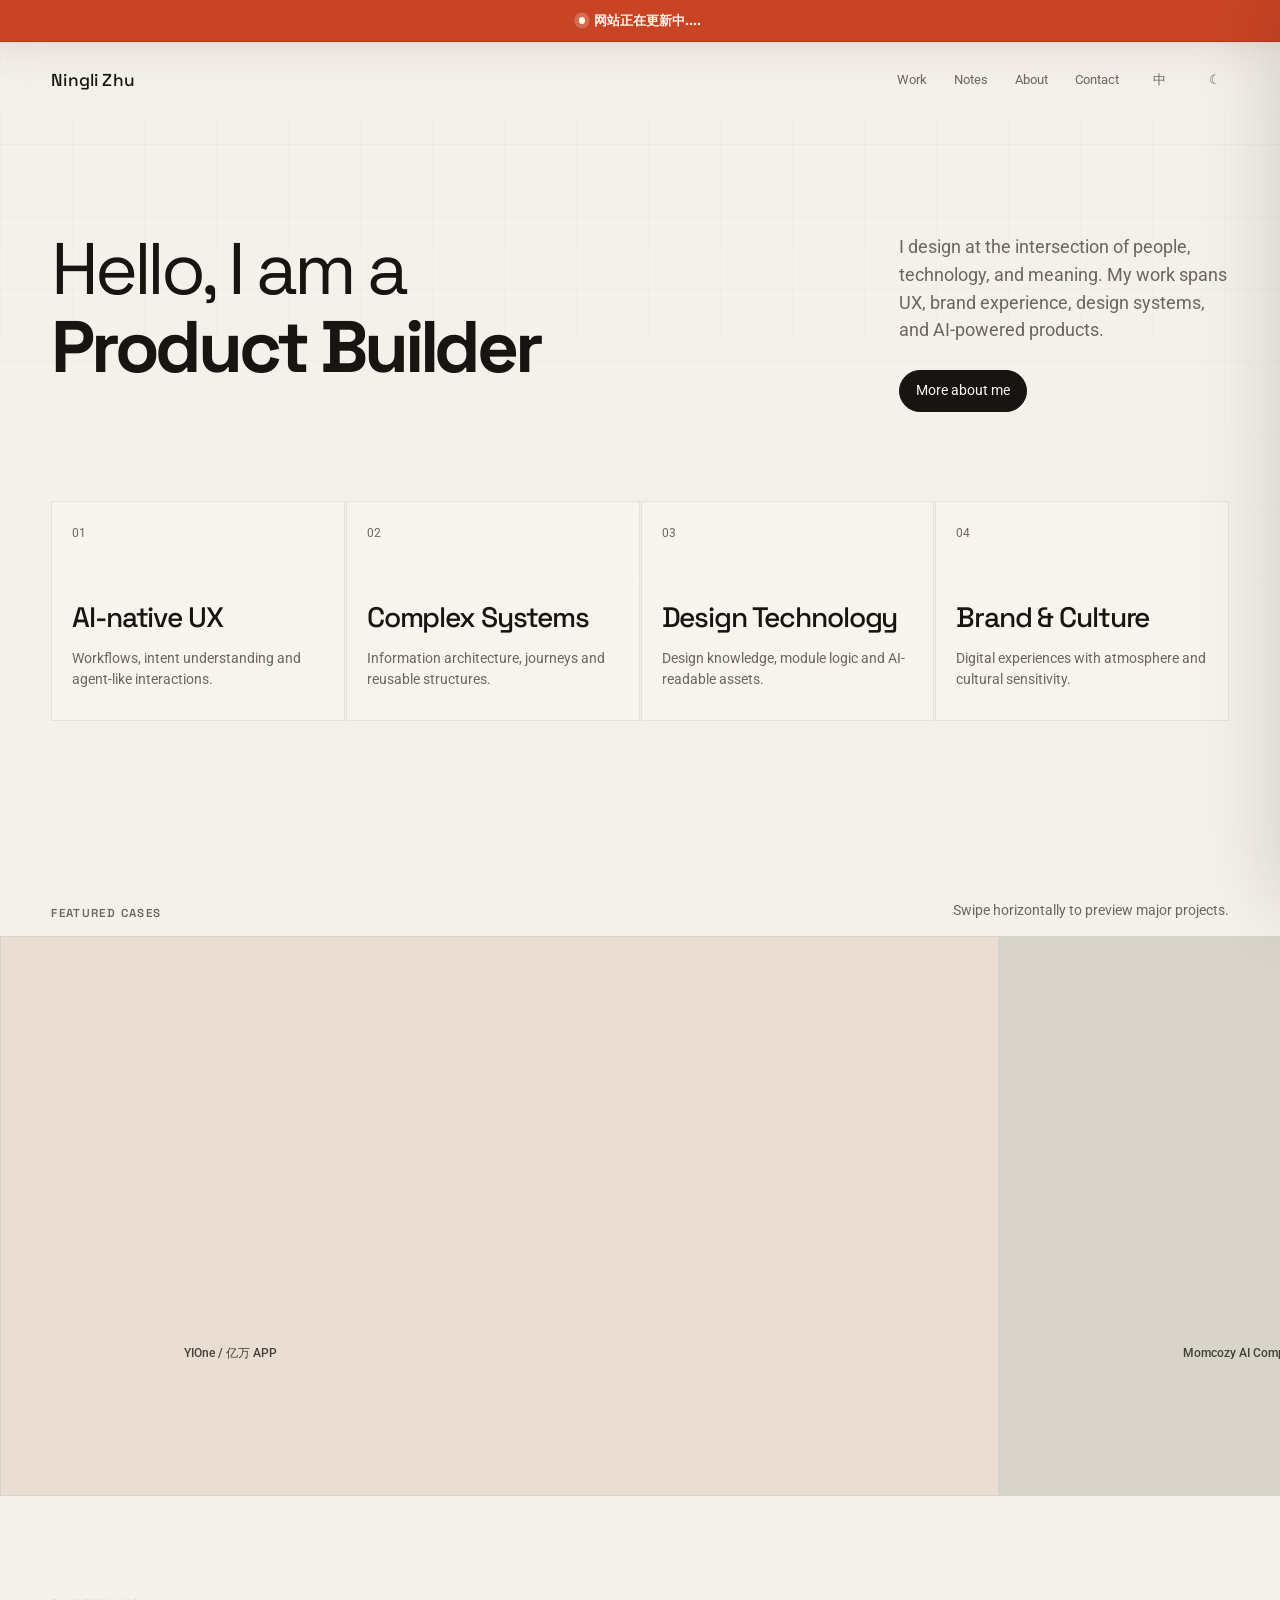
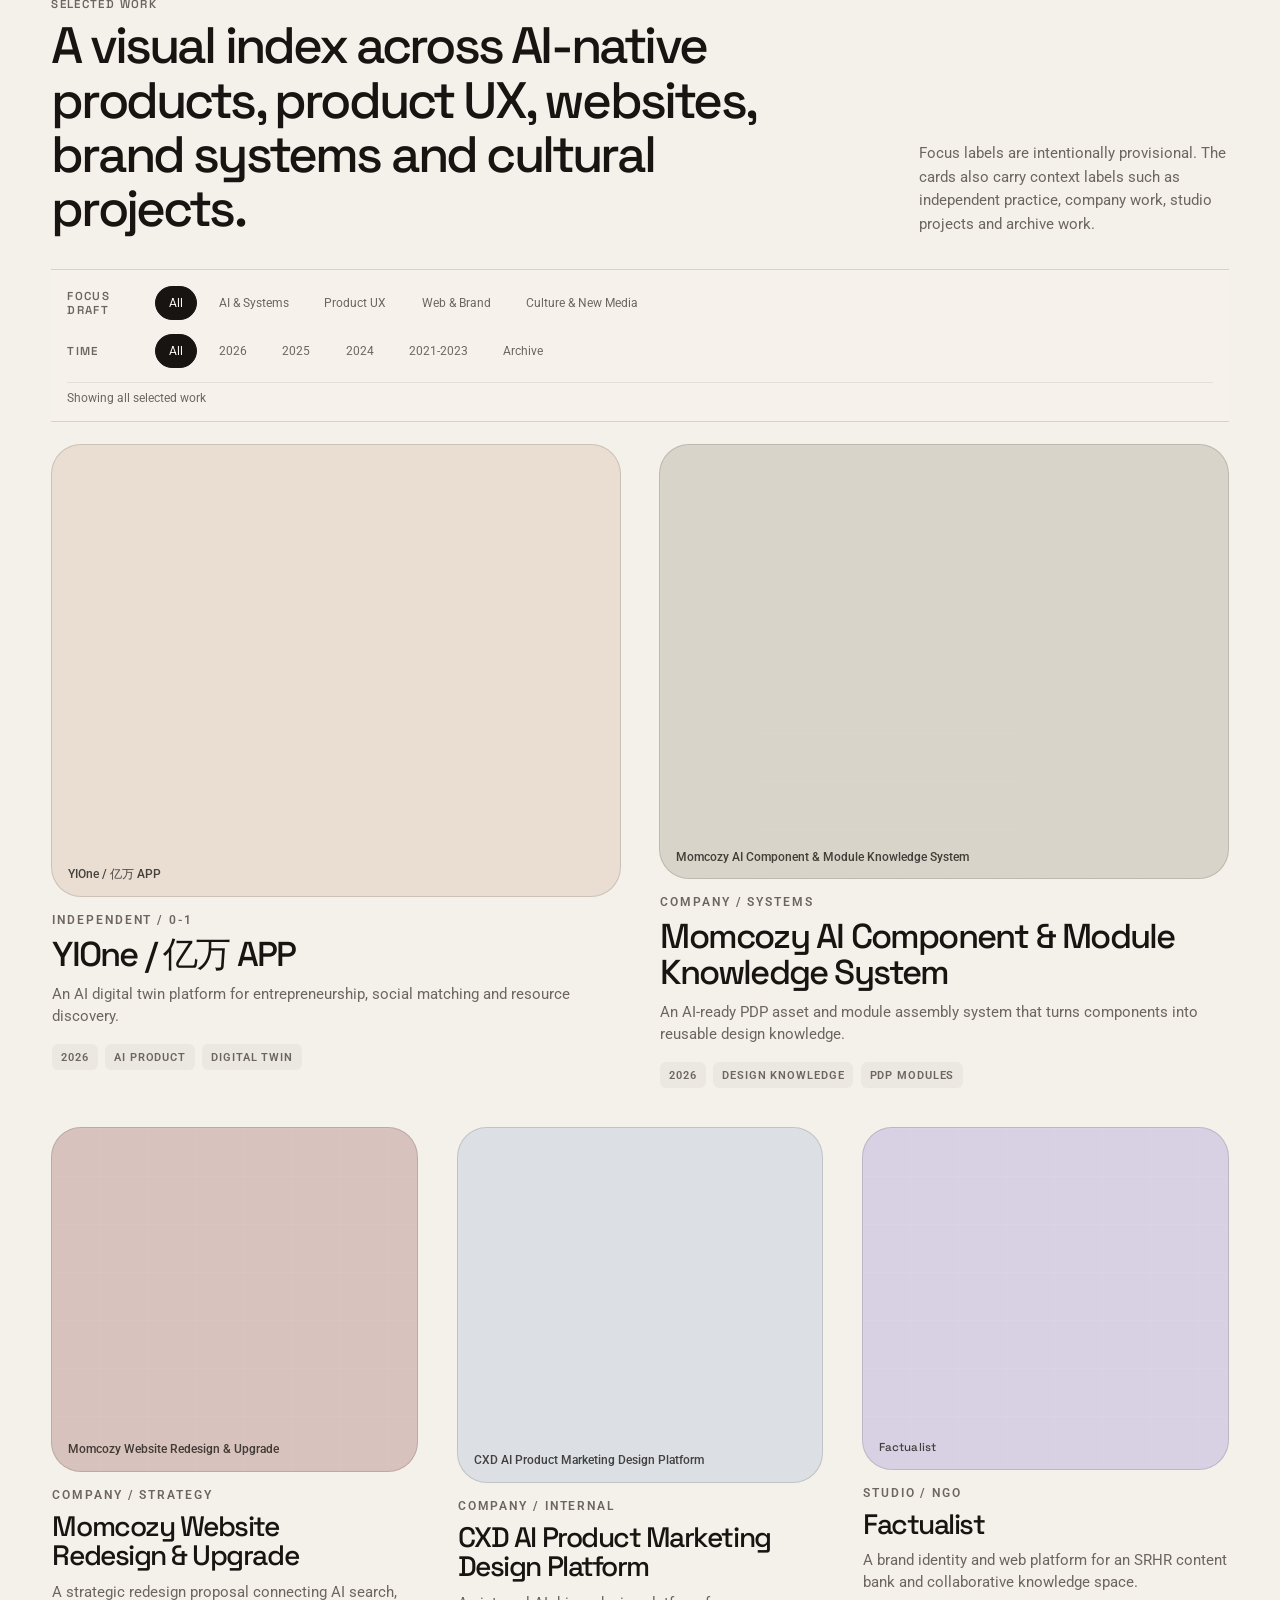
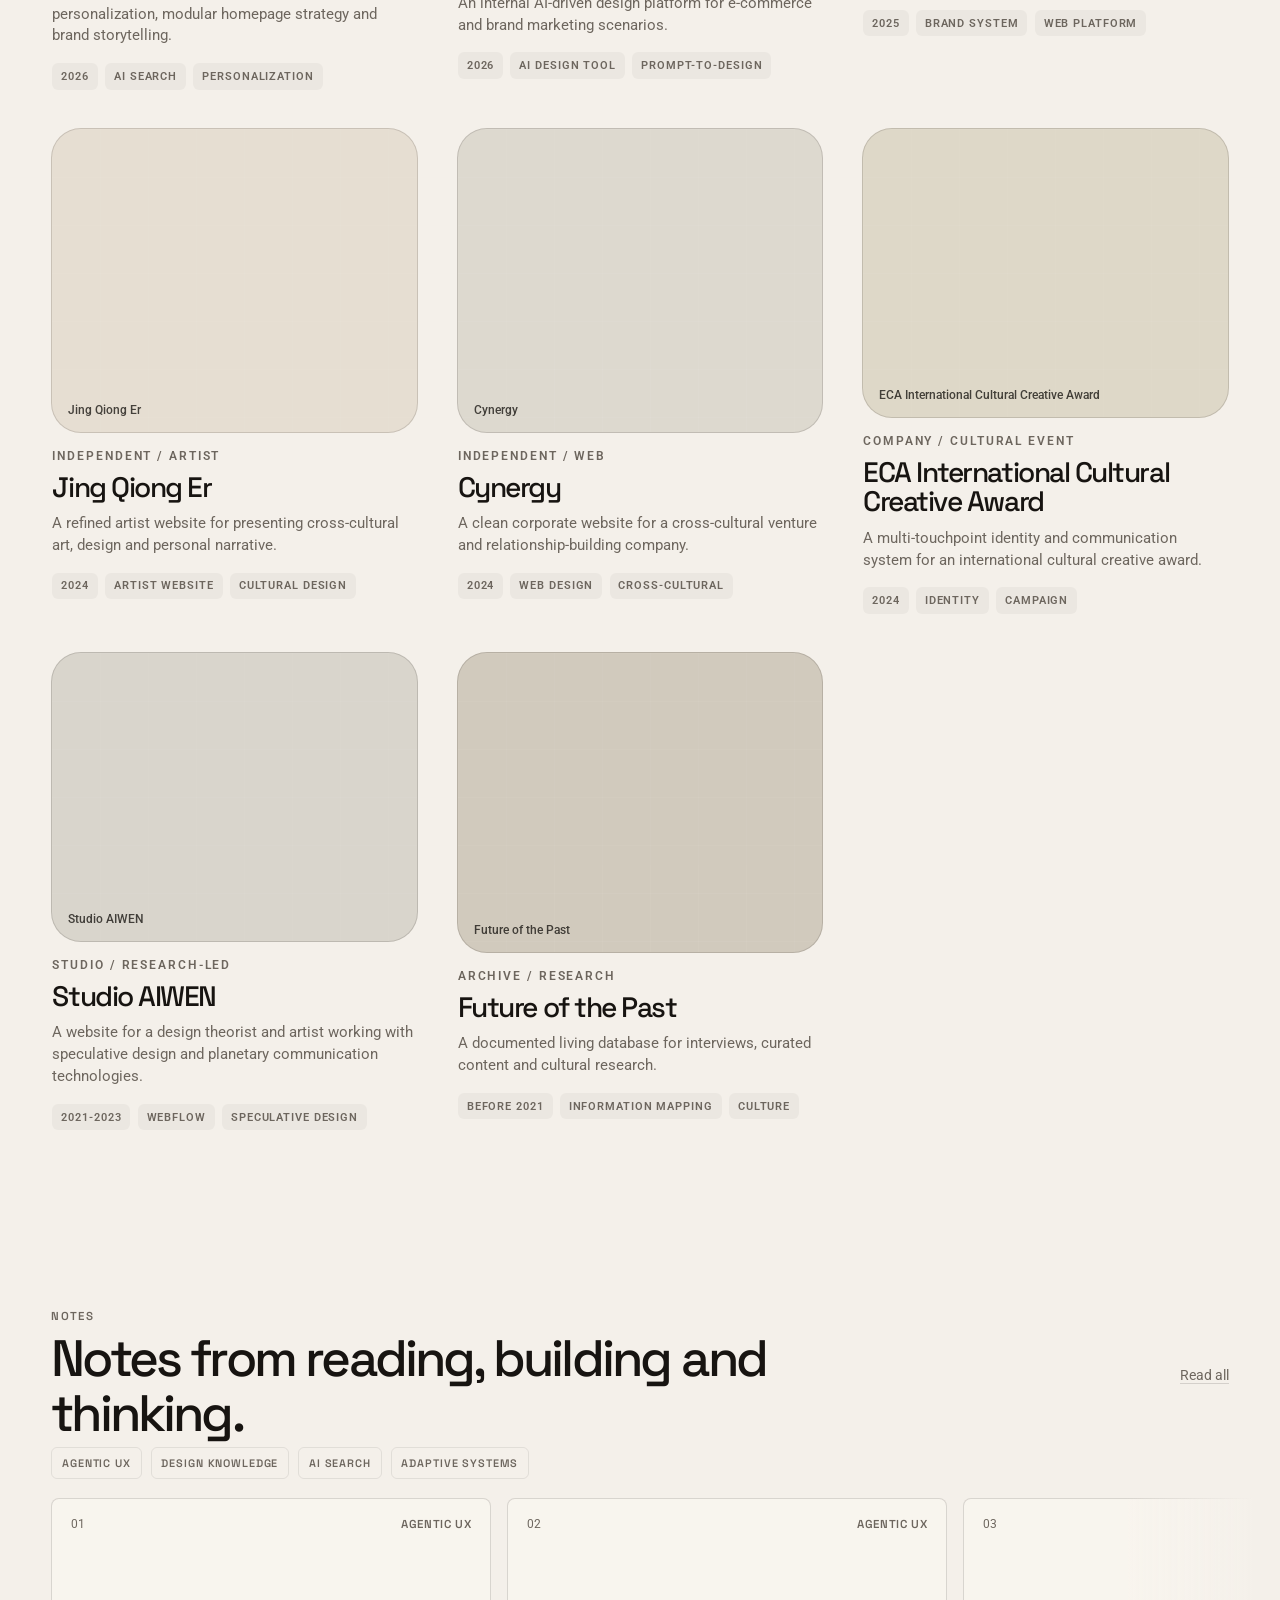
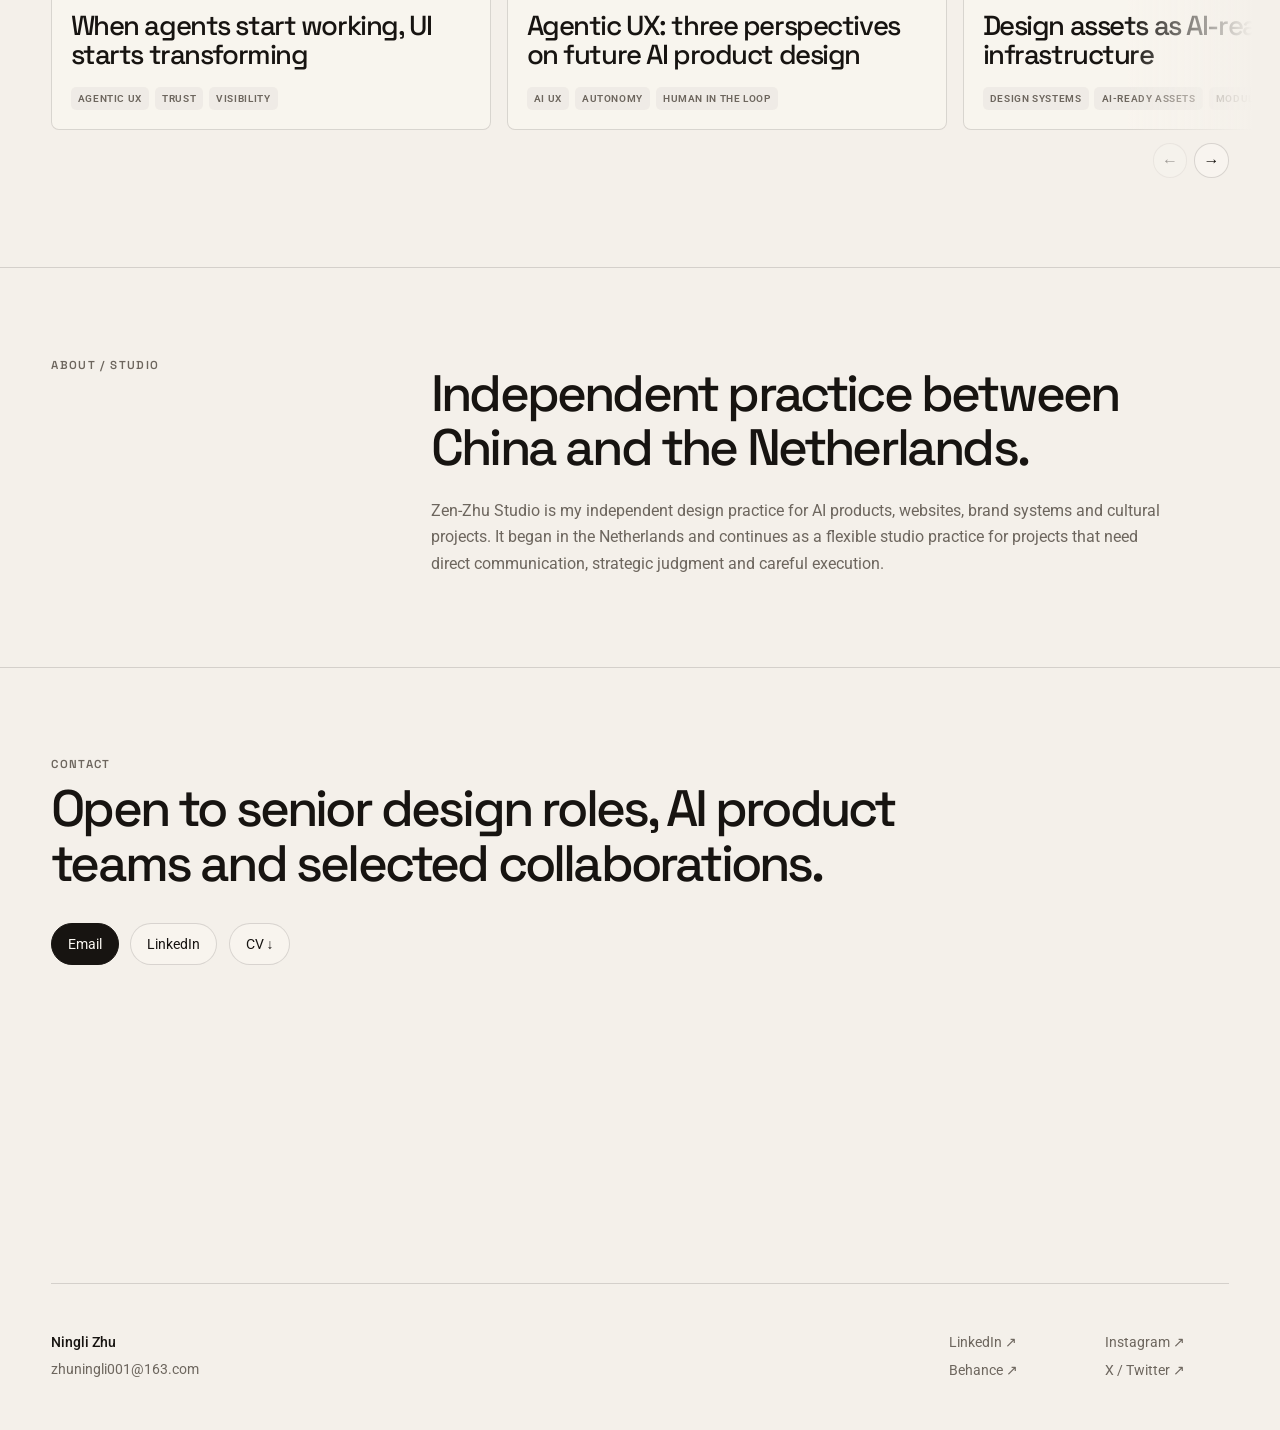
==== prototype/index.html @ 29c8fa08 "Replace project role with project mode" ====
<!doctype html>
<html lang="en">
  <head>
    <meta charset="utf-8" />
    <meta name="viewport" content="width=device-width, initial-scale=1" />
    <title>Ningli Zhu — Portfolio Prototype</title>
    <meta
      name="description"
      content="Static homepage prototype for Ningli Zhu's portfolio."
    />
    <link rel="stylesheet" href="./styles.css" />
  </head>
  <body>
    <aside class="notify-bar" aria-label="Site notice">
      <span class="notify-dot" aria-hidden="true"></span>
      <p>网站正在更新中....</p>
    </aside>

    <header class="site-header" data-header>
      <a class="brand" href="#top" aria-label="Ningli Zhu home">
        <span>Ningli Zhu</span>
      </a>
      <button
        class="nav-menu-toggle"
        type="button"
        data-nav-toggle
        aria-label="Open navigation menu"
        aria-expanded="false"
        aria-controls="primary-navigation"
      >
        <span></span>
        <span></span>
        <span></span>
      </button>
      <nav
        class="nav"
        id="primary-navigation"
        data-nav-menu
        aria-label="Primary navigation"
      >
        <a href="#work" data-i18n="nav.work">Work</a>
        <a href="./notes.html" data-i18n="nav.notes">Notes</a>
        <a href="./about.html" data-i18n="nav.about">About</a>
        <a href="#contact" data-i18n="nav.contact">Contact</a>
        <button
          class="language-toggle"
          type="button"
          data-language-toggle
          aria-label="Switch language"
        >
          <span data-language-label>中</span>
        </button>
        <button class="theme-toggle" type="button" data-theme-toggle>
          <span data-theme-label>☾</span>
        </button>
      </nav>
    </header>

    <main id="top">
      <section class="hero section">
        <div class="hero-grid">
          <h1 class="hero-title">
            <span class="hero-title-static" data-i18n="hero.static">
              Hello, I am a
            </span>
            <span
              class="hero-title-rotator"
              data-role-rotator
              aria-live="polite"
            >
              UX Designer
            </span>
          </h1>
          <div class="hero-copy">
            <p data-i18n="hero.copy">
              I design at the intersection of people, technology, and meaning.
              My work spans UX, brand experience, design systems, and
              AI-powered products.
            </p>
            <a
              class="button primary hero-more-link"
              href="./about.html"
              aria-label="More about Ningli Zhu"
            >
              <span data-i18n="hero.more">More about me</span>
            </a>
          </div>
        </div>
      </section>

      <section class="section capability-section" aria-label="Capabilities">
        <div class="capability-card">
          <span>01</span>
          <h2 data-i18n="capabilities.ai.title">AI-native UX</h2>
          <p data-i18n="capabilities.ai.desc">
            Workflows, intent understanding and agent-like interactions.
          </p>
        </div>
        <div class="capability-card">
          <span>02</span>
          <h2 data-i18n="capabilities.systems.title">Complex Systems</h2>
          <p data-i18n="capabilities.systems.desc">
            Information architecture, journeys and reusable structures.
          </p>
        </div>
        <div class="capability-card">
          <span>03</span>
          <h2 data-i18n="capabilities.tech.title">Design Technology</h2>
          <p data-i18n="capabilities.tech.desc">
            Design knowledge, module logic and AI-readable assets.
          </p>
        </div>
        <div class="capability-card">
          <span>04</span>
          <h2 data-i18n="capabilities.culture.title">Brand & Culture</h2>
          <p data-i18n="capabilities.culture.desc">
            Digital experiences with atmosphere and cultural sensitivity.
          </p>
        </div>
      </section>

      <section class="section work-section" id="work">
        <div class="featured-work" aria-label="Featured work carousel">
          <div class="featured-work-head">
            <p class="eyebrow" data-i18n="featured.eyebrow">
              Featured cases
            </p>
            <p data-i18n="featured.hint">
              Swipe horizontally to preview major projects.
            </p>
          </div>
          <div
            class="featured-rail"
            data-featured-rail
            aria-live="polite"
          ></div>
        </div>

        <div class="section-heading">
          <div>
            <p class="eyebrow" data-i18n="work.eyebrow">Selected work</p>
            <h2 data-i18n="work.heading">
              A visual index across AI-native products, product UX, websites,
              brand systems and cultural projects.
            </h2>
          </div>
          <p data-i18n="work.copy">
            Focus labels are intentionally provisional. The cards also carry
            context labels such as independent practice, company work, studio
            projects and archive work.
          </p>
        </div>

        <div class="filter-panel" aria-label="Work filters">
          <div class="filter-row">
            <span class="filter-label" data-i18n="filters.focus">
              Focus draft
            </span>
            <div class="filter-options" data-filter-group="focus">
              <button class="filter-chip active" data-value="all" data-i18n="filters.all">
                All
              </button>
              <button class="filter-chip" data-value="ai-systems">
                AI & Systems
              </button>
              <button class="filter-chip" data-value="product-ux">
                Product UX
              </button>
              <button class="filter-chip" data-value="web-brand">
                Web & Brand
              </button>
              <button class="filter-chip" data-value="culture-media">
                Culture & New Media
              </button>
            </div>
          </div>

          <div class="filter-row">
            <span class="filter-label" data-i18n="filters.time">Time</span>
            <div class="filter-options" data-filter-group="time">
              <button class="filter-chip active" data-value="all" data-i18n="filters.all">
                All
              </button>
              <button class="filter-chip" data-value="2026">2026</button>
              <button class="filter-chip" data-value="2025">2025</button>
              <button class="filter-chip" data-value="2024">2024</button>
              <button class="filter-chip" data-value="2021-2023">
                2021-2023
              </button>
              <button class="filter-chip" data-value="archive">Archive</button>
            </div>
          </div>

          <div class="filter-summary" data-filter-summary>
            Showing all selected work
          </div>
        </div>

        <div class="work-grid" data-work-grid aria-live="polite"></div>
      </section>

      <section class="section notes-section" id="notes">
        <div class="section-heading slim">
          <div>
            <p class="eyebrow" data-i18n="notes.eyebrow">Notes</p>
            <h2 data-i18n="notes.heading">
              Notes from reading, building and thinking.
            </h2>
          </div>
          <a class="text-link" href="./notes.html" data-i18n="notes.link">
            Read all
          </a>
        </div>
        <div class="notes-map" aria-label="Notes themes">
          <span>Agentic UX</span>
          <span>Design knowledge</span>
          <span>AI search</span>
          <span>Adaptive systems</span>
        </div>
        <div class="notes-rail-wrap">
          <div class="notes-grid" data-notes-grid aria-live="polite"></div>
          <div class="notes-rail-controls" aria-label="Notes carousel controls">
            <button
              class="notes-rail-button"
              type="button"
              data-notes-prev
              aria-label="Previous notes"
            >
              ←
            </button>
            <button
              class="notes-rail-button"
              type="button"
              data-notes-next
              aria-label="Next notes"
            >
              →
            </button>
          </div>
        </div>
      </section>

      <section class="section about-preview" id="about">
        <p class="eyebrow" data-i18n="about.eyebrow">About / Studio</p>
        <div>
          <h2 data-i18n="about.heading">
            Independent practice between China and the Netherlands.
          </h2>
          <p data-i18n="about.copy">
            Zen-Zhu Studio is my independent design practice for AI products,
            websites, brand systems and cultural projects. It began in the
            Netherlands and continues as a flexible studio practice for projects
            that need direct communication, strategic judgment and careful
            execution.
          </p>
        </div>
      </section>

      <section class="section contact-section" id="contact">
        <p class="eyebrow" data-i18n="contact.eyebrow">Contact</p>
        <h2 data-i18n="contact.heading">
          Open to senior design roles, AI product teams and selected
          collaborations.
        </h2>
        <div class="contact-actions">
          <a
            class="button primary"
            href="mailto:zhuningli001@163.com"
            data-i18n="contact.email"
          >
            Email
          </a>
          <a class="button" href="https://www.linkedin.com/in/n-zhu/">
            LinkedIn
          </a>
          <a
            class="button"
            href="./assets/Ningli_Zhu_CV_Concise_EN.pdf"
            download="Ningli_Zhu_CV_Concise_EN.pdf"
            data-cv-download
            data-i18n="contact.cv"
          >
            View CV
          </a>
        </div>
      </section>
    </main>

    <footer class="site-footer" aria-label="Footer contact links">
      <div class="footer-identity">
        <strong>Ningli Zhu</strong>
        <a href="mailto:zhuningli001@163.com">zhuningli001@163.com</a>
      </div>
      <nav class="footer-links" aria-label="Social links">
        <a href="https://www.linkedin.com/in/n-zhu/">LinkedIn ↗</a>
        <a href="https://www.instagram.com/momooooooooomx2/">Instagram ↗</a>
        <a href="https://www.behance.net/ou-momo">Behance ↗</a>
        <a href="https://x.com/NingliZhu">X / Twitter ↗</a>
      </nav>
    </footer>

    <aside class="project-panel" data-panel aria-hidden="true">
      <button
        class="panel-close"
        data-panel-close
        aria-label="Close preview"
        data-i18n="panel.close"
      >
        Close
      </button>
      <div class="panel-content">
        <p class="panel-status" data-panel-status></p>
        <h2 data-panel-title></h2>
        <dl class="panel-facts">
          <div>
            <dt data-i18n="panel.mode">Project mode</dt>
            <dd data-panel-mode></dd>
          </div>
          <div>
            <dt data-i18n="panel.intro">Project intro</dt>
            <dd data-panel-summary></dd>
          </div>
          <div>
            <dt data-i18n="panel.output">Output keywords</dt>
            <dd data-panel-output></dd>
          </div>
        </dl>
      </div>
    </aside>

    <div class="panel-scrim" data-panel-scrim></div>
    <div class="cursor-aura" data-cursor-aura aria-hidden="true"></div>

    <script src="./script.js"></script>
  </body>
</html>
---- prototype/styles.css ----
@import url("https://fonts.googleapis.com/css2?family=Roboto:wght@300;400;500;700&family=Space+Grotesk:wght@400;500;600;700&display=swap");

:root {
  --bg: #f4f0ea;
  --panel: #fbf8f2;
  --ink: #171411;
  --muted: #6d665e;
  --line: rgba(23, 20, 17, 0.14);
  --soft-line: rgba(23, 20, 17, 0.08);
  --violet: #7a67a8;
  --clay: #8d4b45;
  --moss: #77715d;
  --shadow: 0 24px 80px rgba(33, 24, 18, 0.16);
  --ease: cubic-bezier(0.2, 0.8, 0.2, 1);
  --font-body: "Roboto", "Helvetica Neue", Arial, sans-serif;
  --font-heading: "Space Grotesk", "Helvetica Neue", Arial, sans-serif;
  --font-zh-body: "PingFang SC", "Hiragino Sans GB", "HarmonyOS Sans",
    "Microsoft YaHei", "Noto Sans CJK SC", sans-serif;
  --font-zh-heading: "PingFang SC", "Hiragino Sans GB", "HarmonyOS Sans",
    "Microsoft YaHei", "Noto Sans CJK SC", sans-serif;
}

body[data-theme="dark"] {
  --bg: #171512;
  --panel: #211e1a;
  --ink: #f4efe6;
  --muted: #a79f93;
  --line: rgba(244, 239, 230, 0.16);
  --soft-line: rgba(244, 239, 230, 0.08);
  --shadow: 0 24px 90px rgba(0, 0, 0, 0.34);
}

* {
  box-sizing: border-box;
}

html {
  scroll-behavior: smooth;
}

body {
  margin: 0;
  background: var(--bg);
  color: var(--ink);
  font-family: var(--font-body);
  -webkit-font-smoothing: antialiased;
  transition:
    background 260ms var(--ease),
    color 260ms var(--ease);
}

body::before {
  position: fixed;
  inset: 0;
  z-index: -1;
  pointer-events: none;
  content: "";
  background-image:
    linear-gradient(rgba(23, 20, 17, 0.035) 1px, transparent 1px),
    linear-gradient(90deg, rgba(23, 20, 17, 0.03) 1px, transparent 1px);
  background-size: 72px 72px;
  mask-image: linear-gradient(to bottom, rgba(0, 0, 0, 0.9), transparent 72%);
}

a {
  color: inherit;
  text-decoration: none;
}

button,
a {
  -webkit-tap-highlight-color: transparent;
}

.notify-bar {
  display: flex;
  align-items: center;
  justify-content: center;
  gap: 0.58rem;
  min-height: 42px;
  padding: 0.62rem clamp(1.25rem, 4vw, 4.5rem);
  border-bottom: 1px solid rgba(116, 34, 22, 0.34);
  background: #c94425;
  color: #fff7ed;
  font-family: var(--font-heading);
  font-size: 0.82rem;
  font-weight: 700;
  line-height: 1.35;
  text-align: center;
  box-shadow: 0 8px 24px rgba(141, 75, 69, 0.18);
}

.notify-bar p {
  margin: 0;
}

.notify-dot {
  flex: 0 0 auto;
  width: 0.42rem;
  height: 0.42rem;
  border-radius: 50%;
  background: #fff7ed;
  box-shadow: 0 0 0 0.28rem rgba(255, 247, 237, 0.22);
}

body[data-theme="dark"] .notify-bar {
  border-bottom-color: rgba(255, 158, 126, 0.3);
  background: #c94425;
  box-shadow: 0 8px 24px rgba(0, 0, 0, 0.28);
}

.site-header {
  position: sticky;
  top: 0;
  z-index: 20;
  display: flex;
  align-items: center;
  justify-content: space-between;
  gap: 2rem;
  min-height: 76px;
  padding: 1rem clamp(1.25rem, 4vw, 4.5rem);
  border-bottom: 1px solid transparent;
  backdrop-filter: blur(18px);
  transition: border-color 220ms var(--ease), background 220ms var(--ease);
}

.site-header.scrolled {
  border-bottom-color: var(--line);
  background: rgba(244, 240, 234, 0.78);
}

body[data-theme="dark"] .site-header.scrolled {
  background: rgba(23, 21, 18, 0.84);
}

.brand {
  display: grid;
  gap: 0.18rem;
}

.brand span {
  font-family: var(--font-heading);
  font-size: 1.08rem;
  font-weight: 500;
  letter-spacing: 0.01em;
  white-space: nowrap;
}

.brand small {
  color: var(--muted);
  font-size: 0.72rem;
  letter-spacing: 0.04em;
}

.nav {
  display: flex;
  align-items: center;
  gap: clamp(0.9rem, 2.1vw, 1.8rem);
  color: var(--muted);
  font-size: 0.84rem;
}

.nav a {
  transition: color 180ms var(--ease);
}

.nav a:hover {
  color: var(--ink);
}

.nav-menu-toggle {
  display: none;
  place-items: center;
  width: 34px;
  height: 30px;
  margin-left: auto;
  padding: 0;
  border: 0;
  border-radius: 0;
  background: transparent;
  color: var(--ink);
  cursor: pointer;
}

.nav-menu-toggle span {
  display: block;
  width: 22px;
  height: 1.5px;
  grid-area: 1 / 1;
  border-radius: 999px;
  background: currentColor;
  transition:
    opacity 160ms var(--ease),
    rotate 180ms var(--ease),
    translate 180ms var(--ease);
}

.nav-menu-toggle span:first-child {
  translate: 0 -6px;
}

.nav-menu-toggle span:nth-child(2) {
  translate: 0 0;
}

.nav-menu-toggle span:nth-child(3) {
  translate: 0 6px;
}

.site-header.nav-open .nav-menu-toggle span:first-child {
  rotate: 45deg;
  translate: 0 0;
}

.site-header.nav-open .nav-menu-toggle span:nth-child(2) {
  opacity: 0;
}

.site-header.nav-open .nav-menu-toggle span:nth-child(3) {
  rotate: -45deg;
  translate: 0 0;
}

.language-toggle,
.theme-toggle {
  display: inline-grid;
  place-items: center;
  width: 28px;
  height: 28px;
  padding: 0;
  border: 0;
  border-radius: 50%;
  background: transparent;
  color: var(--muted);
  cursor: pointer;
  font: inherit;
  font-size: 0.82rem;
  line-height: 1;
  transition:
    color 180ms var(--ease),
    background 180ms var(--ease);
}

body[data-theme="dark"] .language-toggle,
body[data-theme="dark"] .theme-toggle {
  color: var(--muted);
}

.language-toggle:hover,
.theme-toggle:hover {
  background: rgba(23, 20, 17, 0.06);
  color: var(--ink);
}

body[data-theme="dark"] .language-toggle:hover,
body[data-theme="dark"] .theme-toggle:hover {
  background: rgba(244, 239, 230, 0.08);
}

@media (max-width: 720px) {
  .site-header {
    min-height: 64px;
    gap: 0.8rem;
    padding: 0.72rem clamp(1rem, 5vw, 1.25rem);
  }

  .brand {
    min-width: 0;
  }

  .nav-menu-toggle {
    display: grid;
    flex: 0 0 auto;
  }

  .nav {
    position: absolute;
    top: 100%;
    right: 0;
    left: 0;
    display: grid;
    grid-template-columns: repeat(2, minmax(0, 1fr));
    gap: 0.12rem 0.6rem;
    padding: 1.1rem clamp(1.25rem, 5vw, 1.8rem) 1.25rem;
    border: 0;
    border-radius: 0 0 8px 8px;
    background: rgba(244, 240, 234, 0.94);
    box-shadow: 0 18px 48px rgba(33, 24, 18, 0.16);
    backdrop-filter: blur(18px);
    opacity: 0;
    pointer-events: none;
    visibility: hidden;
    transition:
      opacity 160ms var(--ease),
      visibility 160ms var(--ease);
  }

  body[data-theme="dark"] .nav {
    background: rgba(23, 21, 18, 0.96);
    box-shadow: 0 18px 48px rgba(0, 0, 0, 0.34);
  }

  .site-header.nav-open .nav {
    opacity: 1;
    pointer-events: auto;
    visibility: visible;
  }

  .nav a,
  .nav .language-toggle,
  .nav .theme-toggle {
    display: flex;
    align-items: center;
    justify-content: center;
    min-height: 62px;
    width: 100%;
    padding: 0 0.6rem;
    border: 0;
    border-radius: 6px;
    background: transparent;
    color: rgba(23, 20, 17, 0.72);
    font-family: var(--font-heading);
    font-size: clamp(1.34rem, 5vw, 1.68rem);
    font-weight: 500;
    letter-spacing: -0.015em;
    text-align: center;
  }

  .nav a:hover,
  .nav .language-toggle:hover,
  .nav .theme-toggle:hover {
    background: rgba(23, 20, 17, 0.06);
    color: #171411;
  }

  body[data-theme="dark"] .nav a,
  body[data-theme="dark"] .nav .language-toggle,
  body[data-theme="dark"] .nav .theme-toggle {
    color: rgba(244, 239, 230, 0.82);
  }

  body[data-theme="dark"] .nav a:hover,
  body[data-theme="dark"] .nav .language-toggle:hover,
  body[data-theme="dark"] .nav .theme-toggle:hover {
    background: rgba(244, 239, 230, 0.08);
    color: #f4efe6;
  }

  .nav a {
    grid-column: 1 / -1;
  }

  .nav .language-toggle,
  .nav .theme-toggle {
    justify-content: center;
    min-height: 56px;
    width: min(5rem, 100%);
    font-size: 1.26rem;
  }

  .nav .language-toggle {
    justify-self: end;
  }

  .nav .theme-toggle {
    justify-self: start;
  }
}

.section {
  padding: clamp(3.5rem, 7vw, 8rem) clamp(1.25rem, 4vw, 4.5rem);
}

.hero {
  padding-top: clamp(4rem, 7vw, 7.5rem);
}

.hero-kicker,
.eyebrow,
.filter-label,
.panel-status {
  color: var(--muted);
  font-family: var(--font-heading);
  font-size: 0.72rem;
  font-weight: 600;
  letter-spacing: 0.12em;
  text-transform: uppercase;
}

.hero-grid {
  display: grid;
  grid-template-columns: minmax(0, 1.4fr) minmax(280px, 0.6fr);
  gap: clamp(2rem, 6vw, 7rem);
  align-items: start;
  margin-top: 1.6rem;
}

h1,
h2,
h3,
p {
  margin: 0;
}

h1 {
  max-width: 1120px;
  font-family: var(--font-heading);
  font-size: clamp(2.65rem, 5.7vw, 6.3rem);
  font-weight: 500;
  letter-spacing: -0.058em;
  line-height: 0.98;
}

.hero-title {
  display: grid;
  gap: 0.08em;
}

.hero-title-static {
  display: block;
  font-weight: 400;
}

.hero-title-rotator {
  display: block;
  min-height: 1.04em;
  color: var(--ink);
  font-weight: 700;
  transition:
    opacity 260ms var(--ease),
    transform 260ms var(--ease),
    filter 260ms var(--ease);
}

.hero-title-rotator.is-changing {
  opacity: 0;
  transform: translateY(0.18em);
  filter: blur(4px);
}

@media (prefers-reduced-motion: reduce) {
  .hero-title-rotator {
    transition: none;
  }

  .bright-presence:hover::after,
  .bright-presence:focus-visible::after {
    animation: none;
  }
}

@keyframes candle-glow {
  0% {
    opacity: 0.72;
    transform: scale(0.96) translate3d(-0.01em, 0.01em, 0);
    filter: blur(14px);
  }

  45% {
    opacity: 1;
    transform: scale(1.02) translate3d(0.015em, -0.01em, 0);
    filter: blur(17px);
  }

  100% {
    opacity: 0.82;
    transform: scale(0.99) translate3d(0.01em, 0.012em, 0);
    filter: blur(15px);
  }
}

.hero-copy {
  display: grid;
  gap: 1.6rem;
  color: var(--muted);
  font-size: clamp(1rem, 1.4vw, 1.22rem);
  line-height: 1.55;
}

.hero-more-link {
  justify-self: start;
}

.hero-actions,
.contact-actions {
  display: flex;
  flex-wrap: wrap;
  gap: 0.7rem;
}

.button {
  display: inline-flex;
  align-items: center;
  justify-content: center;
  min-height: 42px;
  padding: 0 1rem;
  border: 1px solid var(--line);
  border-radius: 999px;
  background: rgba(251, 248, 242, 0.54);
  color: var(--ink);
  cursor: pointer;
  font-size: 0.86rem;
  transition:
    transform 180ms var(--ease),
    background 180ms var(--ease),
    border-color 180ms var(--ease);
}

.button:hover {
  transform: translateY(-1px);
  border-color: rgba(23, 20, 17, 0.28);
  background: rgba(251, 248, 242, 0.92);
}

.button.primary {
  border-color: var(--ink);
  background: var(--ink);
  color: var(--panel);
}

body[data-theme="dark"] .button {
  background: rgba(244, 239, 230, 0.05);
  color: var(--ink);
}

body[data-theme="dark"] .button:hover {
  border-color: rgba(244, 239, 230, 0.28);
  background: rgba(244, 239, 230, 0.1);
}

body[data-theme="dark"] .button.primary {
  border-color: var(--ink);
  background: var(--ink);
  color: var(--panel);
}

.meta-row {
  display: grid;
  grid-template-columns: repeat(3, 1fr);
  gap: 1rem;
  margin-top: clamp(3rem, 7vw, 6rem);
  padding-top: 1.1rem;
  border-top: 1px solid var(--line);
  color: var(--muted);
  font-size: 0.78rem;
}

.capability-section {
  display: grid;
  grid-template-columns: repeat(4, 1fr);
  gap: 1px;
  padding-top: 0;
}

.capability-card {
  min-height: 220px;
  padding: 1.25rem;
  border: 1px solid var(--soft-line);
  background: rgba(251, 248, 242, 0.38);
  transition:
    transform 220ms var(--ease),
    background 220ms var(--ease),
    border-color 220ms var(--ease);
}

body[data-theme="dark"] .capability-card {
  background: rgba(244, 239, 230, 0.04);
}

.capability-card:hover {
  transform: translateY(-4px);
  border-color: rgba(23, 20, 17, 0.22);
  background: rgba(251, 248, 242, 0.74);
}

body[data-theme="dark"] .capability-card:hover {
  border-color: rgba(244, 239, 230, 0.22);
  background: rgba(244, 239, 230, 0.08);
}

.capability-card span {
  color: var(--muted);
  font-size: 0.72rem;
}

.capability-card h2 {
  margin-top: 3.6rem;
  font-family: var(--font-heading);
  font-size: clamp(1.35rem, 2.2vw, 2.2rem);
  font-weight: 500;
  letter-spacing: -0.04em;
}

.capability-card p {
  margin-top: 0.9rem;
  color: var(--muted);
  font-size: 0.9rem;
  line-height: 1.45;
}

.featured-work {
  display: grid;
  gap: 1rem;
  margin-bottom: clamp(3rem, 7vw, 6rem);
}

.featured-work-head {
  display: flex;
  align-items: end;
  justify-content: space-between;
  gap: 1rem;
}

.featured-work-head > p:not(.eyebrow) {
  max-width: 320px;
  color: var(--muted);
  font-size: 0.86rem;
  line-height: 1.4;
  text-align: right;
}

.featured-rail {
  display: grid;
  grid-auto-columns: minmax(78vw, 1120px);
  grid-auto-flow: column;
  gap: 0;
  margin-inline: calc(clamp(1.25rem, 4vw, 4.5rem) * -1);
  padding: 0 clamp(1.25rem, 4vw, 4.5rem) 0.7rem;
  overflow-x: auto;
  overscroll-behavior-x: contain;
  scroll-snap-type: x mandatory;
  scrollbar-width: none;
}

.featured-rail::-webkit-scrollbar {
  display: none;
}

.featured-card {
  position: relative;
  display: block;
  min-height: min(62vh, 660px);
  border: 1px solid var(--line);
  border-radius: 0;
  background: rgba(251, 248, 242, 0.28);
  cursor: pointer;
  overflow: hidden;
  scroll-snap-align: start;
  transition:
    border-color 220ms var(--ease),
    transform 220ms var(--ease),
    background 220ms var(--ease);
}

body[data-theme="dark"] .featured-card {
  background: rgba(244, 239, 230, 0.045);
}

.featured-card:hover {
  border-color: rgba(23, 20, 17, 0.28);
}

.featured-card:focus-visible {
  outline: 2px solid var(--ink);
  outline-offset: 3px;
}

body[data-theme="dark"] .featured-card:hover {
  border-color: rgba(244, 239, 230, 0.28);
}

.featured-image {
  position: relative;
  display: grid;
  place-items: center;
  height: min(62vh, 660px);
  min-height: 420px;
  padding: clamp(1.2rem, 3vw, 2.4rem);
  background: var(--project-surface);
}

.featured-image .image-placeholder {
  width: min(820px, 72%);
  height: min(390px, 66%);
  border-radius: 0;
}

.featured-card:hover .featured-image .image-placeholder {
  transform: translate3d(0, -6px, 0) scale(1.025);
}

.featured-info {
  position: absolute;
  inset: auto 0 0;
  display: grid;
  grid-template-columns: minmax(80px, 0.18fr) minmax(240px, 0.45fr) 1fr;
  gap: clamp(1rem, 2vw, 2rem);
  align-items: start;
  padding: clamp(1rem, 2.3vw, 1.6rem);
  border-top: 1px solid rgba(23, 20, 17, 0.12);
  background: rgba(244, 240, 234, 0.84);
  opacity: 0;
  transform: translateY(18px);
  transition:
    opacity 220ms var(--ease),
    transform 220ms var(--ease);
}

body[data-theme="dark"] .featured-info {
  border-top-color: rgba(244, 239, 230, 0.14);
  background: rgba(23, 21, 18, 0.84);
}

.featured-card:hover .featured-info,
.featured-card:focus-visible .featured-info {
  opacity: 1;
  transform: translateY(0);
}

.featured-info span {
  color: var(--muted);
  font-size: 0.78rem;
  letter-spacing: 0.08em;
}

.featured-info h3 {
  font-family: var(--font-heading);
  font-size: clamp(1.5rem, 2.4vw, 3rem);
  font-weight: 500;
  letter-spacing: -0.048em;
  line-height: 1.02;
}

.featured-info p {
  max-width: 520px;
  color: var(--muted);
  font-size: clamp(0.92rem, 1.1vw, 1.04rem);
  line-height: 1.5;
}

.section-heading {
  display: grid;
  grid-template-columns: minmax(0, 1.15fr) minmax(260px, 0.45fr);
  gap: clamp(2rem, 6vw, 7rem);
  align-items: end;
  margin-bottom: 2rem;
}

.section-heading h2,
.about-preview h2,
.contact-section h2 {
  margin-top: 0.55rem;
  font-family: var(--font-heading);
  font-size: clamp(1.9rem, 4vw, 4.4rem);
  font-weight: 500;
  letter-spacing: -0.055em;
  line-height: 1.06;
}

.section-heading p:not(.eyebrow) {
  color: var(--muted);
  font-size: 0.95rem;
  line-height: 1.55;
}

.section-heading.slim {
  align-items: center;
}

.text-link {
  justify-self: end;
  border-bottom: 1px solid var(--line);
  color: var(--muted);
  font-size: 0.85rem;
}

.filter-panel {
  display: grid;
  gap: 0.9rem;
  margin-bottom: 1.4rem;
  padding: 1rem;
  border-top: 1px solid var(--line);
  border-bottom: 1px solid var(--line);
  background: rgba(251, 248, 242, 0.18);
}

body[data-theme="dark"] .filter-panel {
  background: rgba(244, 239, 230, 0.03);
}

.filter-row {
  display: grid;
  grid-template-columns: 72px 1fr;
  gap: 1rem;
  align-items: center;
}

.filter-options {
  display: flex;
  flex-wrap: wrap;
  gap: 0.45rem;
}

.filter-chip {
  min-height: 34px;
  padding: 0 0.82rem;
  border: 1px solid transparent;
  border-radius: 999px;
  background: transparent;
  color: var(--muted);
  cursor: pointer;
  font: inherit;
  font-size: 0.78rem;
  transition:
    background 160ms var(--ease),
    color 160ms var(--ease),
    border-color 160ms var(--ease);
}

.filter-chip:hover {
  color: var(--ink);
  background: rgba(23, 20, 17, 0.06);
}

body[data-theme="dark"] .filter-chip:hover {
  background: rgba(244, 239, 230, 0.08);
}

.filter-chip.active {
  border-color: var(--ink);
  background: var(--ink);
  color: var(--panel);
}

.filter-summary {
  padding-top: 0.4rem;
  border-top: 1px solid var(--soft-line);
  color: var(--muted);
  font-size: 0.78rem;
}

.work-grid {
  display: grid;
  grid-template-columns: repeat(6, 1fr);
  gap: clamp(1.4rem, 3vw, 2.6rem);
}

.project-card {
  display: grid;
  gap: 1rem;
  grid-column: span 2;
  border: 0;
  background: transparent;
  cursor: pointer;
  transition:
    transform 240ms var(--ease),
    opacity 240ms var(--ease);
}

body[data-theme="dark"] .project-card {
  background: transparent;
}

.project-card.large {
  grid-column: span 3;
}

.project-card.medium {
  grid-column: span 2;
}

.project-card.hidden {
  display: none;
}

.project-card:hover,
.project-card.active {
  transform: translateY(-3px);
}

body[data-theme="dark"] .project-card:hover,
body[data-theme="dark"] .project-card.active {
  border-color: transparent;
}

.project-visual {
  position: relative;
  display: grid;
  place-items: center;
  min-height: 290px;
  overflow: hidden;
  border: 1px solid var(--line);
  border-radius: 30px;
  background: var(--project-surface);
}

.project-card.large .project-visual {
  min-height: clamp(420px, 34vw, 620px);
}

.project-card.medium .project-visual {
  min-height: clamp(320px, 27vw, 440px);
}

.project-visual::before {
  position: absolute;
  inset: 0;
  content: "";
  background:
    linear-gradient(rgba(255, 255, 255, 0.12) 1px, transparent 1px),
    linear-gradient(90deg, rgba(255, 255, 255, 0.1) 1px, transparent 1px);
  background-size: 48px 48px;
  opacity: 0.36;
}

.project-visual::after {
  display: none;
}

.image-placeholder {
  position: relative;
  width: 100%;
  height: 100%;
  aspect-ratio: 16 / 10;
  overflow: hidden;
  border: 0;
  border-radius: 0;
  background: transparent;
  box-shadow: none;
  transition:
    transform 420ms var(--ease),
    opacity 280ms var(--ease);
}

.image-placeholder span {
  position: absolute;
  left: 1rem;
  bottom: 0.9rem;
  max-width: 70%;
  color: rgba(23, 20, 17, 0.78);
  font-size: 0.72rem;
  font-weight: 500;
  line-height: 1.25;
}

body[data-theme="dark"] .image-placeholder {
  background: transparent;
}

body[data-theme="dark"] .image-placeholder span {
  color: rgba(23, 20, 17, 0.78);
}

.project-content {
  display: grid;
  align-content: start;
  padding: 0 0.08rem;
  background: transparent;
}

body[data-theme="dark"] .project-content {
  background: transparent;
}

.project-title {
  max-width: 92%;
  font-family: var(--font-heading);
  font-size: clamp(1.65rem, 2.7vw, 3.4rem);
  font-weight: 500;
  letter-spacing: -0.052em;
  line-height: 1.04;
}

.project-card:not(.large) .project-title {
  font-size: clamp(1.55rem, 2.2vw, 2.8rem);
}

.project-meta {
  order: -1;
  margin-bottom: 0.62rem;
  color: var(--muted);
  font-family: var(--font-body);
  font-size: 0.74rem;
  font-weight: 600;
  letter-spacing: 0.16em;
  text-transform: uppercase;
}

.project-desc {
  max-width: 620px;
  margin-top: 0.7rem;
  color: var(--muted);
  font-size: clamp(0.92rem, 1.1vw, 1.08rem);
  line-height: 1.48;
}

.project-tags {
  display: flex;
  flex-wrap: wrap;
  gap: 0.45rem;
  margin-top: 1rem;
  opacity: 1;
  transition:
    opacity 220ms var(--ease);
}

.project-card:hover .image-placeholder {
  transform: translate3d(0, -4px, 0) scale(1.02);
  opacity: 0.92;
}

.project-card:hover .project-tags {
  opacity: 1;
}

.project-tags span {
  padding: 0.42rem 0.56rem;
  border: 0;
  border-radius: 6px;
  background: rgba(23, 20, 17, 0.035);
  color: var(--muted);
  font-family: var(--font-body);
  font-size: 0.7rem;
  font-weight: 600;
  letter-spacing: 0.08em;
  text-transform: uppercase;
}

body[data-theme="dark"] .project-tags span {
  background: rgba(244, 239, 230, 0.06);
}

.cursor-aura {
  position: fixed;
  top: 0;
  left: 0;
  z-index: 999;
  width: 14px;
  height: 14px;
  border: 0;
  border-radius: 999px;
  background: rgba(254, 76, 0, 0.86);
  pointer-events: none;
  opacity: 0;
  transform: translate3d(-50%, -50%, 0);
  transition:
    width 180ms var(--ease),
    height 180ms var(--ease),
    opacity 180ms var(--ease),
    background 180ms var(--ease);
  mix-blend-mode: multiply;
  backdrop-filter: blur(1px);
}

body[data-theme="dark"] .cursor-aura {
  background: rgba(254, 76, 0, 0.82);
  mix-blend-mode: screen;
}

.cursor-aura.visible {
  opacity: 0.9;
}

.cursor-aura.active {
  width: 30px;
  height: 30px;
  background: rgba(254, 76, 0, 0.28);
}

.notes-map {
  display: flex;
  flex-wrap: wrap;
  gap: 0.55rem;
  margin: -1.6rem 0 1.2rem;
}

.notes-map span {
  padding: 0.48rem 0.62rem;
  border: 1px solid var(--soft-line);
  border-radius: 6px;
  color: var(--muted);
  font-family: var(--font-heading);
  font-size: 0.68rem;
  font-weight: 600;
  letter-spacing: 0.08em;
  text-transform: uppercase;
}

.notes-rail-wrap {
  position: relative;
  margin-right: clamp(-4.5rem, -4vw, -1.25rem);
  padding-bottom: 3rem;
}

.notes-rail-wrap::after {
  position: absolute;
  top: 0;
  right: 0;
  bottom: 3rem;
  width: clamp(4.5rem, 12vw, 10rem);
  pointer-events: none;
  content: "";
  background: linear-gradient(90deg, rgba(244, 240, 234, 0), var(--bg) 82%);
}

.notes-grid {
  display: grid;
  grid-auto-columns: minmax(440px, 34vw);
  grid-auto-flow: column;
  grid-template-columns: none;
  gap: 1rem;
  padding: 0;
  overflow-x: auto;
  overscroll-behavior-inline: contain;
  scroll-snap-type: inline mandatory;
  scrollbar-width: none;
}

.notes-grid::-webkit-scrollbar {
  display: none;
}

.notes-rail-controls {
  position: absolute;
  right: clamp(1.25rem, 4vw, 4.5rem);
  bottom: 0;
  z-index: 1;
  display: flex;
  gap: 0.45rem;
}

.notes-rail-button {
  display: inline-grid;
  place-items: center;
  width: 2.15rem;
  height: 2.15rem;
  border: 1px solid var(--line);
  border-radius: 50%;
  background: rgba(251, 248, 242, 0.56);
  color: var(--ink);
  cursor: pointer;
  font: inherit;
  font-size: 1rem;
  line-height: 1;
  transition:
    border-color 180ms var(--ease),
    background 180ms var(--ease),
    color 180ms var(--ease),
    opacity 180ms var(--ease);
}

.notes-rail-button:hover {
  border-color: var(--ink);
  background: var(--ink);
  color: var(--panel);
}

.notes-rail-button:disabled {
  cursor: default;
  opacity: 0.38;
}

body[data-theme="dark"] .notes-rail-button {
  background: rgba(244, 239, 230, 0.05);
}

.note-card {
  position: relative;
  display: grid;
  grid-template-rows: auto 1fr auto;
  min-height: 230px;
  padding: 1.15rem;
  border: 1px solid var(--line);
  border-radius: 8px;
  background: rgba(251, 248, 242, 0.58);
  overflow: hidden;
  scroll-snap-align: start;
  transition:
    border-color 180ms var(--ease),
    background 180ms var(--ease);
}

.note-card:hover {
  border-color: rgba(23, 20, 17, 0.24);
  background: rgba(251, 248, 242, 0.68);
}

body[data-theme="dark"] .note-card {
  background: rgba(244, 239, 230, 0.04);
}

body[data-theme="dark"] .note-card:hover {
  border-color: rgba(244, 239, 230, 0.28);
  background: rgba(244, 239, 230, 0.07);
}

.note-card-head {
  display: flex;
  align-items: center;
  justify-content: space-between;
  gap: 0.8rem;
}

.note-card-index,
.note-card-theme {
  color: var(--muted);
  font-size: 0.72rem;
  line-height: 1.35;
}

.note-card-theme {
  font-family: var(--font-heading);
  font-weight: 600;
  letter-spacing: 0.06em;
  text-transform: uppercase;
  text-align: right;
}

.note-card-body {
  align-self: end;
  padding-top: clamp(2rem, 4vw, 3.4rem);
}

.note-card h3 {
  font-family: var(--font-heading);
  font-size: clamp(1.55rem, 2.15vw, 2.55rem);
  font-weight: 500;
  letter-spacing: -0.052em;
  line-height: 1.04;
}

.note-card-tags {
  display: flex;
  flex-wrap: wrap;
  gap: 0.36rem;
  margin-top: 1.1rem;
}

.note-card-tags span {
  padding: 0.32rem 0.45rem;
  border-radius: 5px;
  background: rgba(23, 20, 17, 0.04);
  color: var(--muted);
  font-size: 0.64rem;
  font-weight: 600;
  letter-spacing: 0.06em;
  text-transform: uppercase;
}

body[data-theme="dark"] .note-card-tags span {
  background: rgba(244, 239, 230, 0.08);
}

.notes-page {
  position: relative;
  overflow: hidden;
  padding-top: clamp(2.5rem, 6vw, 5rem);
}

.notes-page::before {
  position: fixed;
  inset: 0;
  z-index: -1;
  content: "";
  background:
    linear-gradient(90deg, transparent 0 17px, rgba(23, 20, 17, 0.035) 18px),
    linear-gradient(transparent 0 17px, rgba(23, 20, 17, 0.03) 18px);
  background-size: 18px 18px;
  mask-image: linear-gradient(to bottom, rgba(0, 0, 0, 0.9), transparent 78%);
  pointer-events: none;
}

.notes-hero {
  display: grid;
  grid-template-columns: minmax(0, 0.95fr) minmax(280px, 0.62fr);
  gap: clamp(2.2rem, 6vw, 7rem);
  align-items: center;
  padding-bottom: clamp(2.8rem, 5vw, 5rem);
}

.notes-hero-copy h1 {
  max-width: 980px;
  margin-top: 0.7rem;
  font-size: clamp(2.7rem, 5.3vw, 6.1rem);
}

.notes-hero-copy > p:not(.eyebrow) {
  max-width: 700px;
  margin-top: 1.35rem;
  color: var(--muted);
  font-size: clamp(1rem, 1.35vw, 1.16rem);
  line-height: 1.68;
}

.notes-constellation {
  min-height: 360px;
  border: 1px solid var(--line);
  border-radius: 8px;
  background: rgba(251, 248, 242, 0.48);
  box-shadow: var(--shadow);
}

body[data-theme="dark"] .notes-constellation {
  background: rgba(244, 239, 230, 0.04);
}

.notes-constellation svg {
  display: block;
  width: 100%;
  height: 100%;
  min-height: 360px;
}

.note-block {
  fill: rgba(251, 248, 242, 0.62);
  stroke: rgba(23, 20, 17, 0.2);
  stroke-width: 1.2;
}

.block-a {
  fill: rgba(229, 83, 50, 0.2);
}

.block-b {
  fill: rgba(122, 103, 168, 0.19);
}

.block-c {
  fill: rgba(119, 113, 93, 0.18);
}

.note-doodle,
.note-signal {
  fill: none;
  stroke: var(--ink);
  stroke-linecap: round;
  stroke-linejoin: round;
  stroke-width: 2;
  stroke-dasharray: 6 10;
}

.note-doodle.secondary {
  stroke: var(--clay);
  stroke-width: 1.5;
  opacity: 0.72;
}

.note-node {
  fill: #e55332;
  stroke: var(--panel);
  stroke-width: 3;
}

.note-node.dark {
  fill: var(--ink);
}

.notes-roadmap {
  display: grid;
  grid-template-columns: minmax(220px, 0.38fr) 1fr;
  gap: clamp(1.5rem, 4vw, 4rem);
  border-top: 1px solid var(--line);
  border-bottom: 1px solid var(--line);
}

.roadmap-intro h2 {
  margin-top: 0.7rem;
  font-size: clamp(1.7rem, 3vw, 3.4rem);
}

.roadmap-grid {
  display: grid;
  grid-template-columns: repeat(3, 1fr);
  gap: 1rem;
}

.roadmap-grid article {
  min-height: 240px;
  padding: 1.15rem;
  border: 1px solid var(--line);
  border-radius: 8px;
  background: rgba(251, 248, 242, 0.36);
}

.roadmap-grid span,
.notes-index-status {
  color: var(--muted);
  font-family: var(--font-heading);
  font-size: 0.7rem;
  font-weight: 600;
  letter-spacing: 0.09em;
  text-transform: uppercase;
}

.roadmap-grid h3 {
  margin-top: clamp(3rem, 7vw, 5rem);
  font-family: var(--font-heading);
  font-size: clamp(1.25rem, 2vw, 2rem);
  font-weight: 500;
  letter-spacing: -0.04em;
  line-height: 1.08;
}

.roadmap-grid p {
  margin-top: 0.8rem;
  color: var(--muted);
  font-size: 0.9rem;
  line-height: 1.58;
}

.notes-index-section {
  padding-top: clamp(3rem, 6vw, 6rem);
}

.notes-topic-strip {
  display: flex;
  flex-wrap: wrap;
  gap: 0.45rem;
  margin: -1.15rem 0 1.25rem;
}

.notes-topic-strip span {
  padding: 0.34rem 0.5rem;
  border: 1px solid var(--soft-line);
  border-radius: 6px;
  background: rgba(251, 248, 242, 0.18);
  color: var(--muted);
  font-family: var(--font-heading);
  font-size: 0.68rem;
  font-weight: 600;
  letter-spacing: 0.06em;
  text-transform: uppercase;
}

body[data-theme="dark"] .notes-topic-strip span {
  background: rgba(244, 239, 230, 0.04);
}

.notes-index-list {
  display: grid;
  gap: 0.75rem;
}

.notes-index-item {
  display: grid;
  grid-template-columns: minmax(170px, 0.24fr) 1fr;
  gap: clamp(1rem, 3vw, 3rem);
  padding: clamp(1rem, 2.4vw, 1.55rem);
  border: 1px solid var(--line);
  border-radius: 8px;
  background: rgba(251, 248, 242, 0.34);
  cursor: pointer;
  transition:
    border-color 180ms var(--ease),
    background 180ms var(--ease);
}

body[data-theme="dark"] .notes-index-item {
  background: rgba(244, 239, 230, 0.04);
}

.notes-index-item:hover,
.notes-index-item:focus-visible {
  border-color: rgba(23, 20, 17, 0.26);
  background: rgba(251, 248, 242, 0.52);
}

body[data-theme="dark"] .notes-index-item:hover,
body[data-theme="dark"] .notes-index-item:focus-visible {
  border-color: rgba(244, 239, 230, 0.28);
  background: rgba(244, 239, 230, 0.07);
}

.notes-index-item.pending {
  opacity: 0.72;
}

.notes-index-meta {
  display: grid;
  align-content: start;
  gap: 0.42rem;
  color: var(--muted);
  font-size: 0.76rem;
  line-height: 1.4;
}

.notes-index-main {
  display: grid;
  grid-template-columns: 1fr auto;
  gap: 1rem;
  align-items: start;
}

.notes-index-main h3 {
  margin-top: 0.5rem;
  font-family: var(--font-heading);
  font-size: clamp(1.25rem, 2.4vw, 2.45rem);
  font-weight: 500;
  letter-spacing: -0.045em;
  line-height: 1.08;
}

.notes-index-main p {
  max-width: 760px;
  margin-top: 0.8rem;
  color: var(--muted);
  line-height: 1.62;
}

.notes-index-link {
  min-width: max-content;
  padding: 0.55rem 0.7rem;
  border: 1px solid var(--line);
  border-radius: 999px;
  color: var(--muted);
  font-family: var(--font-heading);
  font-size: 0.72rem;
  font-weight: 600;
  letter-spacing: 0.08em;
  text-transform: uppercase;
  transition:
    border-color 180ms var(--ease),
    color 180ms var(--ease),
    background 180ms var(--ease);
}

.notes-index-link:hover {
  border-color: var(--ink);
  background: var(--ink);
  color: var(--panel);
}

.note-detail-page {
  padding-top: clamp(2.5rem, 6vw, 5rem);
}

.note-detail {
  border-top: 1px solid var(--line);
}

.note-detail-hero {
  display: grid;
  gap: 1.2rem;
  padding-bottom: clamp(3rem, 6vw, 6rem);
}

.note-back-link {
  width: fit-content;
  color: var(--muted);
  font-family: var(--font-heading);
  font-size: 0.78rem;
  font-weight: 600;
  letter-spacing: 0.08em;
  text-transform: uppercase;
}

.note-detail-meta {
  display: flex;
  flex-wrap: wrap;
  align-items: center;
  gap: 0.55rem;
  margin-top: 1rem;
}

.note-detail-meta span,
.source-pill {
  display: inline-flex;
  align-items: center;
  min-height: 32px;
  padding: 0.42rem 0.58rem;
  border: 1px solid var(--soft-line);
  border-radius: 6px;
  color: var(--muted);
  font-family: var(--font-heading);
  font-size: 0.68rem;
  font-weight: 600;
  letter-spacing: 0.08em;
  line-height: 1;
  text-transform: uppercase;
}

.source-pill span {
  justify-content: center;
  width: 18px;
  min-height: 18px;
  margin-right: 0.42rem;
  padding: 0;
  border: 1px solid currentColor;
  border-radius: 4px;
  color: inherit;
  font-size: 0.66rem;
  letter-spacing: 0;
  text-transform: none;
}

.note-detail-hero h1 {
  max-width: 1080px;
  font-size: clamp(3rem, 6.6vw, 7.8rem);
}

.note-thesis {
  max-width: 860px;
  color: var(--muted);
  font-size: clamp(1.14rem, 1.75vw, 1.48rem);
  line-height: 1.6;
}

.note-detail-body {
  display: grid;
  grid-template-columns: minmax(200px, 0.28fr) minmax(0, 0.72fr);
  gap: clamp(2rem, 5vw, 5rem);
  border-top: 1px solid var(--line);
}

.note-detail-aside {
  position: sticky;
  top: 110px;
  align-self: start;
  padding: 1rem;
  border: 1px solid #171411;
  border-radius: 8px;
  background: #171411;
  color: #fbf8f2;
}

.note-detail-aside .eyebrow {
  color: rgba(251, 248, 242, 0.62);
}

.note-detail-aside p:not(.eyebrow) {
  margin-top: 2.8rem;
  color: rgba(251, 248, 242, 0.9);
  font-family: var(--font-body);
  font-size: clamp(1.08rem, 1.5vw, 1.42rem);
  font-weight: 500;
  letter-spacing: 0;
  line-height: 1.3;
}

.note-prose {
  max-width: 900px;
}

.note-prose h2 {
  margin-top: clamp(2.5rem, 5vw, 4.5rem);
  font-family: var(--font-heading);
  font-size: clamp(1.8rem, 3.4vw, 3.6rem);
  font-weight: 500;
  letter-spacing: -0.052em;
  line-height: 1.04;
}

.note-prose h2:first-child {
  margin-top: 0;
}

.note-prose p {
  margin-top: 1rem;
  color: var(--muted);
  font-size: clamp(1rem, 1.22vw, 1.12rem);
  line-height: 1.78;
}

.insight-grid {
  display: grid;
  grid-template-columns: repeat(3, 1fr);
  gap: 0.8rem;
  margin-top: clamp(2rem, 4vw, 3rem);
}

.insight-grid article,
.note-framework {
  border: 1px solid var(--line);
  border-radius: 8px;
  background: rgba(251, 248, 242, 0.4);
}

.insight-grid article {
  min-height: 260px;
  padding: 1rem;
  background: var(--panel);
}

.insight-grid span,
.note-framework span {
  color: var(--muted);
  font-family: var(--font-heading);
  font-size: 0.7rem;
  font-weight: 600;
  letter-spacing: 0.08em;
  text-transform: uppercase;
}

.insight-grid h3 {
  margin-top: clamp(2.6rem, 5vw, 4.8rem);
  font-family: var(--font-heading);
  font-size: clamp(1.18rem, 1.75vw, 1.7rem);
  font-weight: 500;
  letter-spacing: -0.04em;
  line-height: 1.1;
}

.insight-grid p {
  margin-top: 0.75rem;
  font-size: 0.92rem;
  line-height: 1.58;
}

.note-framework {
  display: grid;
  grid-template-columns: repeat(2, 1fr);
  margin-top: 1.5rem;
  overflow: hidden;
}

.note-framework div {
  display: grid;
  grid-template-columns: 0.36fr 1fr;
  gap: 0.8rem;
  align-items: center;
  min-height: auto;
  padding: 1rem;
  border-right: 1px solid var(--line);
}

.note-framework div:nth-child(2),
.note-framework div:last-child {
  border-right: 0;
}

.note-framework div:nth-child(-n + 2) {
  border-bottom: 1px solid var(--line);
}

.note-framework p {
  margin-top: 0;
  font-family: var(--font-heading);
  font-size: clamp(0.96rem, 1.2vw, 1.14rem);
  letter-spacing: -0.035em;
  line-height: 1.28;
}

.note-hashtags {
  display: flex;
  flex-wrap: wrap;
  gap: 0.45rem;
  margin-top: clamp(2rem, 4vw, 3rem);
}

.note-hashtags span {
  padding: 0.4rem 0.55rem;
  border: 1px solid var(--soft-line);
  border-radius: 6px;
  color: var(--muted);
  font-family: var(--font-heading);
  font-size: 0.7rem;
  font-weight: 600;
  letter-spacing: 0.04em;
}

.note-related {
  border-top: 1px solid var(--line);
  padding-top: clamp(1.5rem, 3vw, 2.4rem);
}

.related-note-grid {
  display: flex;
  flex-wrap: wrap;
  gap: 0.55rem;
  margin-top: 0.8rem;
}

.related-note-grid a {
  max-width: min(18ch, 100%);
  min-height: auto;
  padding: 0.18rem 0;
  border: 0;
  border-radius: 0;
  background: transparent;
  color: var(--muted);
  transition:
    color 180ms var(--ease),
    transform 180ms var(--ease);
}

.related-note-grid span {
  display: block;
  overflow: hidden;
  color: var(--muted);
  font-family: var(--font-body);
  font-size: 0.82rem;
  font-weight: 500;
  letter-spacing: 0;
  line-height: 1.35;
  text-overflow: ellipsis;
  text-transform: none;
  white-space: nowrap;
}

.related-note-grid a:hover {
  color: var(--ink);
  transform: translateY(-1px);
}

.related-note-grid a:hover span {
  color: var(--ink);
}

.note-next {
  padding-top: clamp(1.4rem, 3vw, 2.2rem);
}

.note-next-link {
  display: grid;
  grid-template-columns: minmax(0, 1fr) auto;
  gap: 0.9rem clamp(1.2rem, 4vw, 3rem);
  align-items: end;
  padding: clamp(1.1rem, 2.6vw, 1.8rem) 0;
  border-top: 1px solid var(--line);
  border-bottom: 1px solid var(--line);
  color: var(--ink);
  transition:
    border-color 180ms var(--ease),
    color 180ms var(--ease);
}

.note-next-link .eyebrow {
  grid-column: 1 / -1;
  color: var(--muted);
}

.note-next-title {
  max-width: 760px;
  font-family: var(--font-heading);
  font-size: clamp(1.42rem, 2.6vw, 2.7rem);
  font-weight: 500;
  letter-spacing: -0.045em;
  line-height: 1.04;
}

.note-next-action {
  display: inline-flex;
  align-items: center;
  justify-content: center;
  min-height: 42px;
  padding: 0.75rem 1rem;
  border: 1px solid var(--line);
  border-radius: 999px;
  color: var(--muted);
  font-family: var(--font-heading);
  font-size: 0.72rem;
  font-weight: 600;
  letter-spacing: 0.08em;
  line-height: 1;
  text-transform: uppercase;
  white-space: nowrap;
  transition:
    border-color 180ms var(--ease),
    background 180ms var(--ease),
    color 180ms var(--ease);
}

.note-next-link:hover,
.note-next-link:focus-visible {
  border-color: var(--ink);
}

.note-next-link:hover .note-next-action,
.note-next-link:focus-visible .note-next-action {
  border-color: var(--ink);
  background: var(--ink);
  color: var(--panel);
}

body[data-theme="dark"] .note-detail-aside {
  border-color: #fbf8f2;
  background: #fbf8f2;
  color: #171411;
}

body[data-theme="dark"] .note-detail-aside .eyebrow {
  color: rgba(23, 20, 17, 0.72);
}

body[data-theme="dark"] .note-detail-aside p:not(.eyebrow) {
  color: rgba(23, 20, 17, 0.9);
}

body[data-theme="dark"] .note-framework {
  border-color: var(--line);
  background: var(--panel);
}

body[data-theme="dark"] .note-framework div,
body[data-theme="dark"] .note-framework div:nth-child(-n + 2) {
  border-color: var(--line);
}

.about-preview {
  display: grid;
  grid-template-columns: 0.38fr 1fr;
  gap: clamp(2rem, 6vw, 7rem);
  border-top: 1px solid var(--line);
}

.about-preview p:not(.eyebrow) {
  max-width: 740px;
  margin-top: 1.4rem;
  color: var(--muted);
  font-size: 1rem;
  line-height: 1.65;
}

.contact-section {
  min-height: 60vh;
  border-top: 1px solid var(--line);
}

.contact-section h2 {
  max-width: 980px;
  margin-top: 0.7rem;
}

.contact-actions {
  margin-top: 2rem;
}

.about-page {
  padding-top: clamp(4rem, 8vw, 7rem);
}

.about-hero {
  min-height: auto;
}

.about-hero-grid {
  display: grid;
  grid-template-columns: minmax(0, 1.2fr) minmax(280px, 0.55fr);
  gap: clamp(2rem, 6vw, 7rem);
  align-items: start;
  margin-top: 1rem;
}

.about-hero-grid > h1 {
  grid-column: 1;
  grid-row: 1;
}

.about-hero-grid > .about-actions {
  grid-column: 1;
  grid-row: 2;
  margin-top: clamp(1.4rem, 3vw, 2.4rem);
}

.bright-presence {
  position: relative;
  display: inline-block;
  color: var(--ink);
  cursor: default;
  transition:
    color 260ms var(--ease),
    filter 260ms var(--ease),
    font-style 260ms var(--ease),
    text-shadow 260ms var(--ease);
}

.bright-presence::after {
  content: "";
  position: absolute;
  inset: -0.18em -0.08em -0.08em;
  z-index: -1;
  border-radius: 999px;
  background:
    radial-gradient(circle at 50% 52%, rgba(255, 255, 255, 0.74), transparent 38%),
    radial-gradient(circle at 55% 42%, rgba(255, 247, 224, 0.34), transparent 54%);
  filter: blur(18px);
  opacity: 0;
  transform: scale(0.92);
  transition:
    opacity 260ms var(--ease),
    transform 260ms var(--ease);
  pointer-events: none;
}

.bright-presence:hover,
.bright-presence:focus-visible {
  color: var(--ink);
  filter: saturate(1.02);
  font-style: italic;
  text-shadow:
    0 0 0.1em rgba(255, 255, 255, 0.96),
    0 0 0.32em rgba(255, 255, 255, 0.58),
    0 0 0.68em rgba(255, 248, 232, 0.34);
}

.bright-presence:hover::after,
.bright-presence:focus-visible::after {
  opacity: 1;
  transform: scale(1);
  animation: candle-glow 1.8s ease-in-out infinite alternate;
}

body[data-theme="dark"] .bright-presence:hover,
body[data-theme="dark"] .bright-presence:focus-visible {
  color: #fffaf0;
  text-shadow:
    0 0 0.12em rgba(255, 255, 255, 0.96),
    0 0 0.38em rgba(255, 255, 255, 0.72),
    0 0 0.88em rgba(255, 248, 232, 0.42);
}

.about-hero-copy {
  grid-column: 2;
  grid-row: 1 / span 2;
  display: grid;
  gap: 1.4rem;
  color: var(--muted);
  font-size: clamp(1rem, 1.35vw, 1.18rem);
  line-height: 1.6;
}

.about-photo-placeholder {
  width: min(100%, 340px);
  aspect-ratio: 0.78;
  justify-self: end;
  border: 0;
  border-radius: 50%;
  background: rgba(251, 248, 242, 0.24);
  clip-path: ellipse(43% 49% at 50% 50%);
  overflow: hidden;
  transform: rotate(15deg);
  transform-origin: 58% 42%;
  box-shadow: 0 1.8rem 4rem rgba(23, 20, 17, 0.08);
}

body[data-theme="dark"] .about-photo-placeholder {
  background: rgba(244, 239, 230, 0.035);
  box-shadow: 0 1.8rem 4rem rgba(0, 0, 0, 0.24);
}

.about-photo-placeholder img {
  width: 106%;
  height: 106%;
  display: block;
  object-fit: cover;
  object-position: 54% 44%;
  transform: rotate(-15deg) translate(-4%, -2%) scale(1.03);
}

.about-actions {
  display: flex;
  flex-wrap: wrap;
  gap: 0.7rem;
}

.about-intro {
  display: grid;
  grid-template-columns: 1fr;
  gap: clamp(1rem, 2.2vw, 1.6rem);
  padding-top: 0;
}

.about-intro-card {
  min-height: 360px;
  padding: clamp(1.2rem, 3vw, 2rem);
  border: 1px solid var(--line);
  background: rgba(251, 248, 242, 0.26);
  transition:
    background 220ms var(--ease),
    color 220ms var(--ease),
    border-color 220ms var(--ease);
}

.about-intro-card:hover {
  border-color: var(--ink);
  background: var(--ink);
  color: var(--panel);
}

.about-intro-card:hover .eyebrow,
.about-intro-card:hover p:not(.eyebrow) {
  color: var(--panel);
}

body[data-theme="dark"] .about-intro-card {
  background: rgba(244, 239, 230, 0.04);
}

.about-intro-card p:not(.eyebrow) {
  max-width: 760px;
  margin-top: clamp(4rem, 10vw, 8rem);
  font-family: var(--font-heading);
  font-size: clamp(1.6rem, 3.5vw, 4rem);
  font-weight: 500;
  letter-spacing: -0.055em;
  line-height: 1.05;
}

.about-intro-copy {
  display: grid;
  gap: clamp(0.85rem, 1.3vw, 1.15rem);
  max-width: 800px;
  margin-top: clamp(2.2rem, 5vw, 4rem);
}

.about-intro-card .about-intro-copy p {
  max-width: 100%;
  margin: 0;
  color: var(--muted);
  font-family: var(--font-body);
  font-size: clamp(0.98rem, 1.25vw, 1.16rem);
  font-weight: 400;
  letter-spacing: -0.012em;
  line-height: 1.66;
}

.about-intro-card .about-intro-copy p:first-child {
  color: var(--ink);
  font-family: var(--font-heading);
  font-size: clamp(1.24rem, 2vw, 1.8rem);
  font-weight: 600;
  letter-spacing: -0.045em;
  line-height: 1.18;
}

.about-intro-card:hover .about-intro-copy p,
.about-intro-card:hover .about-intro-copy p:first-child {
  color: var(--panel);
}

.about-signal-grid {
  order: -1;
  display: flex;
  flex-wrap: wrap;
  gap: 0.65rem;
  border: 0;
}

.about-signal-grid div {
  min-height: 0;
  padding: 0.52rem 0.82rem;
  border: 1px solid var(--line);
  border-radius: 999px;
  background: rgba(251, 248, 242, 0.34);
}

.about-signal-grid span {
  display: none;
}

.path-list span,
.experience-list span {
  color: var(--muted);
  font-size: 0.78rem;
  letter-spacing: 0.08em;
}

.about-signal-grid p {
  margin: 0;
  color: var(--muted);
  font-family: var(--font-body);
  font-size: clamp(0.86rem, 1vw, 0.98rem);
  font-weight: 400;
  letter-spacing: -0.012em;
  line-height: 1.1;
}

.about-records {
  display: grid;
  gap: clamp(2rem, 4vw, 3rem);
}

.about-record-tabs {
  display: flex;
  flex-wrap: wrap;
  gap: 0.7rem;
  padding-bottom: 1rem;
  border-bottom: 1px solid var(--line);
}

.about-record-tab {
  border: 1px solid var(--line);
  border-radius: 999px;
  padding: 0.6rem 1rem;
  background: transparent;
  color: var(--muted);
  font: inherit;
  font-size: clamp(0.9rem, 1.1vw, 1rem);
  letter-spacing: -0.01em;
  cursor: pointer;
  transition:
    background 180ms var(--ease),
    color 180ms var(--ease),
    border-color 180ms var(--ease);
}

.about-record-tab:hover,
.about-record-tab.active {
  border-color: var(--ink);
  background: var(--ink);
  color: var(--panel);
}

.about-record-panel[hidden] {
  display: none;
}

.about-record-panel > .section {
  padding: clamp(2.8rem, 5.5vw, 5rem) 0 0;
}

.about-record-panel > .section:first-child {
  padding-top: 0;
}

.path-list,
.experience-list {
  display: grid;
  border-top: 1px solid var(--line);
}

.path-kicker {
  display: flex;
  align-items: center;
  gap: 1.2rem;
  margin: clamp(1.5rem, 4vw, 3rem) 0 0;
  color: var(--muted);
  font-family: var(--font-body);
  font-size: clamp(0.86rem, 1.2vw, 1.05rem);
  font-weight: 500;
  letter-spacing: 0.18em;
  text-transform: uppercase;
}

.path-kicker::after {
  content: "";
  height: 1px;
  flex: 1;
  background: var(--line);
}

.path-list article,
.experience-list article {
  display: grid;
  grid-template-columns: 4.5rem minmax(180px, 0.34fr) 1fr;
  gap: clamp(1rem, 3vw, 3rem);
  padding: clamp(1.2rem, 2.4vw, 2rem) 0;
  border-bottom: 1px solid var(--line);
}

.career-list {
  gap: 0;
  margin-top: clamp(1.8rem, 3vw, 3rem);
}

.career-item {
  grid-template-columns:
    minmax(8rem, 0.18fr)
    minmax(260px, 0.44fr)
    minmax(240px, 0.38fr);
  min-height: clamp(5rem, 8vw, 7.5rem);
  align-items: center;
  transition:
    background 180ms var(--ease),
    padding 180ms var(--ease);
}

.career-item:hover,
.career-item:focus-within {
  background: rgba(23, 20, 17, 0.035);
}

body[data-theme="dark"] .career-item:hover,
body[data-theme="dark"] .career-item:focus-within {
  background: rgba(244, 239, 230, 0.055);
}

.career-time,
.career-org span {
  color: var(--muted);
  font-family: var(--font-body);
  font-size: clamp(0.88rem, 1.2vw, 1.05rem);
  letter-spacing: 0.1em;
  line-height: 1.4;
}

.career-item strong {
  font-family: var(--font-heading);
  font-size: clamp(1.2rem, 2vw, 2.2rem);
  font-weight: 700;
  letter-spacing: -0.055em;
  line-height: 1.08;
}

.career-org {
  display: grid;
  gap: 0.45rem;
  max-width: none;
  color: var(--muted);
}

.career-org a,
.career-company {
  width: fit-content;
  color: var(--ink);
  font-family: var(--font-heading);
  font-size: clamp(1.05rem, 1.45vw, 1.45rem);
  font-weight: 500;
  letter-spacing: -0.035em;
  line-height: 1.05;
  text-decoration: none;
  border-bottom: 1px solid currentColor;
}

.career-org a:hover {
  color: var(--accent);
}

.career-detail {
  grid-column: 2 / -1;
  max-height: 0;
  margin: 0;
  overflow: hidden;
  opacity: 0;
  transform: translateY(-0.25rem);
  transition:
    max-height 240ms var(--ease),
    opacity 180ms var(--ease),
    transform 180ms var(--ease),
    padding 180ms var(--ease);
}

.career-item:hover .career-detail,
.career-item:focus-within .career-detail {
  max-height: 11rem;
  padding-top: 0.9rem;
  opacity: 1;
  transform: translateY(0);
}

.path-table {
  display: grid;
  margin-top: clamp(1.8rem, 3vw, 3rem);
  border-top: 1px solid var(--line);
}

.path-table article {
  display: grid;
  grid-template-columns: minmax(8rem, 0.18fr) minmax(260px, 0.44fr) minmax(240px, 0.38fr);
  gap: clamp(1rem, 3vw, 3rem);
  min-height: clamp(5rem, 8vw, 7.5rem);
  align-items: center;
  padding: clamp(1.2rem, 2.2vw, 2rem) 0;
  border-bottom: 1px solid var(--line);
}

.path-table article > span,
.path-table p span {
  color: var(--muted);
  font-size: clamp(0.88rem, 1.2vw, 1.05rem);
  letter-spacing: 0.1em;
}

.path-table strong {
  font-family: var(--font-heading);
  font-size: clamp(1.2rem, 2vw, 2.2rem);
  font-weight: 700;
  letter-spacing: -0.055em;
  line-height: 1.08;
}

.path-table p {
  display: grid;
  gap: 0.45rem;
  max-width: none;
}

.path-table a {
  width: fit-content;
  color: var(--ink);
  font-family: var(--font-heading);
  font-size: clamp(1.05rem, 1.45vw, 1.45rem);
  font-weight: 500;
  letter-spacing: -0.035em;
  text-decoration: none;
  border-bottom: 1px solid currentColor;
}

.experience-list {
  gap: 0;
}

.experience-item {
  border-bottom: 1px solid var(--line);
}

.experience-item summary {
  display: grid;
  grid-template-columns: 5.5rem minmax(180px, 0.28fr) minmax(180px, 0.32fr) minmax(140px, 0.2fr);
  gap: clamp(1rem, 2.4vw, 2rem);
  align-items: baseline;
  padding: clamp(1.1rem, 2.2vw, 1.8rem) 0;
  cursor: pointer;
  list-style: none;
}

.experience-item summary::-webkit-details-marker {
  display: none;
}

.experience-item summary span,
.experience-item summary em {
  color: var(--muted);
  font-style: normal;
  font-size: 0.9rem;
}

.experience-item summary strong {
  font-family: var(--font-heading);
  font-size: clamp(1.15rem, 1.8vw, 2rem);
  font-weight: 500;
  letter-spacing: -0.038em;
  line-height: 1.08;
}

.experience-item p {
  max-width: 720px;
  margin-left: calc(5.5rem + clamp(1rem, 2.4vw, 2rem));
  padding: 0 0 clamp(1.3rem, 2.6vw, 2rem);
  color: var(--muted);
  font-size: clamp(0.96rem, 1.1vw, 1.08rem);
  line-height: 1.55;
}

.experience-item:not([open]) p {
  display: none;
}

.experience-item[open] summary {
  color: var(--ink);
}

.path-list h3,
.experience-list h3 {
  font-family: var(--font-heading);
  font-size: clamp(1.2rem, 2vw, 2.2rem);
  font-weight: 500;
  letter-spacing: -0.04em;
  line-height: 1.08;
}

.path-list p,
.experience-list p {
  max-width: 680px;
  color: var(--muted);
  font-size: clamp(0.96rem, 1.1vw, 1.08rem);
  line-height: 1.55;
}

.path-table,
.career-list,
.experience-list {
  gap: 0;
  margin-top: clamp(1.8rem, 3vw, 3rem);
  border-top: 1px solid var(--line);
}

.path-table article,
.career-list .career-item,
.experience-list .experience-item {
  border-bottom: 1px solid var(--line);
}

.path-table article,
.career-list .career-item,
.experience-row {
  display: grid;
  grid-template-columns:
    minmax(8rem, 0.18fr)
    minmax(260px, 0.42fr)
    minmax(240px, 0.4fr);
  gap: clamp(1rem, 3vw, 3rem);
  min-height: clamp(5rem, 7.5vw, 7rem);
  align-items: center;
  padding: clamp(1.05rem, 2vw, 1.7rem) 0;
}

.experience-list .experience-item {
  display: block;
  padding: 0;
}

.path-table article > span,
.career-time,
.experience-row > span {
  color: var(--muted);
  font-family: var(--font-body);
  font-size: clamp(0.9rem, 1.05vw, 1rem);
  font-weight: 500;
  letter-spacing: 0.14em;
  line-height: 1.25;
}

.path-table strong,
.career-list .career-item strong,
.experience-row strong {
  font-family: var(--font-heading);
  font-size: clamp(1.15rem, 1.85vw, 1.9rem);
  font-weight: 700;
  letter-spacing: -0.055em;
  line-height: 1.08;
}

.path-table strong a,
.career-org a,
.career-company,
.plain-org,
.experience-row em {
  width: fit-content;
  color: var(--ink);
  font-family: var(--font-heading);
  font-size: clamp(1.02rem, 1.25vw, 1.25rem);
  font-style: normal;
  font-weight: 500;
  letter-spacing: -0.035em;
  line-height: 1.08;
  text-decoration: none;
}

.path-table strong a,
.career-org a {
  border-bottom: 1px solid currentColor;
}

.path-table strong a:hover,
.career-org a:hover {
  color: var(--accent);
}

.path-table p,
.career-org,
.experience-row .career-org {
  display: grid;
  gap: 0.3rem;
  max-width: none;
  margin: 0;
  padding: 0;
}

.experience-list .experience-item .career-org {
  display: grid;
}

.path-table p span:not(.plain-org),
.career-org span:not(.career-company),
.experience-row .career-org span {
  color: var(--muted);
  font-family: var(--font-body);
  font-size: clamp(0.88rem, 1vw, 0.98rem);
  letter-spacing: 0.12em;
  line-height: 1.35;
}

.career-detail,
.experience-detail {
  grid-column: 2 / -1;
  display: block;
  max-width: 760px;
  max-height: 0;
  margin: 0;
  padding: 0;
  overflow: hidden;
  color: var(--muted);
  font-size: clamp(0.96rem, 1.08vw, 1.06rem);
  line-height: 1.55;
  opacity: 0;
  transform: translateY(-0.35rem);
  transition:
    max-height 260ms var(--ease),
    opacity 220ms var(--ease),
    transform 220ms var(--ease),
    padding 220ms var(--ease);
}

.experience-list .experience-item .experience-detail {
  display: block;
  max-width: 760px;
  margin: 0;
  padding: 0;
}

.career-list .career-item:hover,
.career-list .career-item:focus-within,
.experience-list .experience-item:hover,
.experience-list .experience-item:focus-within {
  background: rgba(23, 20, 17, 0.035);
}

body[data-theme="dark"] .career-list .career-item:hover,
body[data-theme="dark"] .career-list .career-item:focus-within,
body[data-theme="dark"] .experience-list .experience-item:hover,
body[data-theme="dark"] .experience-list .experience-item:focus-within {
  background: rgba(244, 239, 230, 0.055);
}

.career-list .career-item:hover .career-detail,
.career-list .career-item:focus-within .career-detail,
.experience-list .experience-item:hover .experience-detail,
.experience-list .experience-item:focus-within .experience-detail {
  max-height: 10rem;
  padding: 0 0 clamp(1.1rem, 2vw, 1.6rem) calc(18% + clamp(1rem, 3vw, 3rem));
  opacity: 1;
  transform: translateY(0);
}

.about-offclock {
  display: grid;
  grid-template-columns: 0.28fr 1fr;
  gap: clamp(2rem, 6vw, 7rem);
  border-top: 1px solid var(--line);
}

.about-offclock h2 {
  max-width: 920px;
  font-family: var(--font-heading);
  font-size: clamp(1.9rem, 4vw, 4.6rem);
  font-weight: 500;
  letter-spacing: -0.055em;
  line-height: 1.04;
}

.offclock-grid {
  display: flex;
  flex-wrap: wrap;
  gap: 0.7rem;
  margin-top: 2rem;
}

.offclock-grid span {
  padding: 0.62rem 0.8rem;
  border: 1px solid var(--line);
  border-radius: 999px;
  color: var(--muted);
  font-size: 0.88rem;
}

.offclock-masonry {
  display: grid;
  grid-template-columns: repeat(6, 1fr);
  grid-auto-rows: 92px;
  gap: 0.8rem;
  margin-top: clamp(2rem, 5vw, 4rem);
}

.life-tile {
  display: grid;
  align-items: end;
  grid-column: span 2;
  grid-row: span 2;
  min-height: 180px;
  padding: 0.9rem;
  border: 1px solid var(--line);
  background: rgba(251, 248, 242, 0.28);
}

body[data-theme="dark"] .life-tile {
  background: rgba(244, 239, 230, 0.04);
}

.life-tile.tall {
  grid-row: span 3;
}

.life-tile.wide {
  grid-column: span 4;
}

.life-tile span {
  color: var(--muted);
  font-size: 0.78rem;
  letter-spacing: 0.08em;
  text-transform: uppercase;
}

.about-contact {
  border-top: 1px solid var(--line);
}

.site-footer {
  display: grid;
  grid-template-columns: minmax(0, 1fr) minmax(240px, 0.34fr);
  gap: clamp(2rem, 6vw, 7rem);
  margin: clamp(2rem, 6vw, 5rem) clamp(1.25rem, 4vw, 4.5rem) 0;
  padding: clamp(1.6rem, 4vw, 3rem) 0 clamp(1.8rem, 4vw, 3rem);
  border-top: 1px solid var(--line);
  color: var(--muted);
}

.footer-identity,
.footer-links {
  display: grid;
  align-content: start;
  gap: 0.42rem;
  font-family: var(--font-body);
  font-size: clamp(0.88rem, 1vw, 1rem);
  line-height: 1.45;
}

.footer-links {
  grid-template-columns: repeat(2, minmax(7.5rem, 1fr));
  column-gap: clamp(1rem, 3vw, 2rem);
}

.footer-identity strong {
  color: var(--ink);
  font-weight: 500;
}

.footer-identity a,
.footer-links a {
  width: fit-content;
  border-bottom: 1px solid transparent;
  color: var(--muted);
  transition:
    border-color 180ms var(--ease),
    color 180ms var(--ease);
}

.footer-identity a:hover,
.footer-links a:hover {
  border-color: var(--ink);
  color: var(--muted);
}

.project-panel {
  position: fixed;
  top: 0;
  right: 0;
  z-index: 50;
  display: grid;
  grid-template-rows: auto 1fr;
  width: min(560px, 42vw);
  height: 100vh;
  overflow-y: auto;
  padding: clamp(1.1rem, 2vw, 1.5rem);
  border-left: 1px solid var(--line);
  background: rgba(251, 248, 242, 0.94);
  box-shadow: -20px 0 80px rgba(33, 24, 18, 0.18);
  transform: translateX(104%);
  transition: transform 320ms var(--ease);
  backdrop-filter: blur(22px);
}

.project-panel.open {
  transform: translateX(0);
}

.panel-close {
  justify-self: end;
  min-height: 34px;
  padding: 0 0.75rem;
  border: 1px solid var(--line);
  border-radius: 999px;
  background: transparent;
  color: var(--muted);
  cursor: pointer;
}

.panel-content {
  align-self: start;
  padding: clamp(1.6rem, 3.8vw, 3.4rem) clamp(0.35rem, 1vw, 1.2rem) 3rem;
}

.panel-content h2 {
  margin-top: 0.7rem;
  font-family: var(--font-heading);
  font-size: clamp(1.8rem, 3.4vw, 3.4rem);
  font-weight: 500;
  letter-spacing: -0.052em;
  line-height: 1.04;
}

.panel-facts {
  display: grid;
  gap: 1.25rem;
  margin: clamp(1.5rem, 2vw, 2.2rem) 0 0;
}

.panel-facts dt {
  color: var(--muted);
  font-family: var(--font-heading);
  font-size: 0.72rem;
  font-weight: 600;
  letter-spacing: 0.1em;
  text-transform: uppercase;
}

.panel-facts dd {
  margin: 0.36rem 0 0;
  color: var(--ink);
  line-height: 1.55;
}

.panel-scrim {
  position: fixed;
  inset: 0;
  z-index: 45;
  display: none;
  background: rgba(23, 20, 17, 0.16);
}

.panel-scrim.open {
  display: block;
}

@media (max-width: 980px) {
  .hero-grid,
  .section-heading,
  .about-preview,
  .about-hero-grid,
  .notes-hero,
  .notes-roadmap,
  .note-detail-body,
  .about-intro,
  .about-offclock,
  .site-footer {
    grid-template-columns: 1fr;
  }

  .footer-links {
    grid-template-columns: 1fr;
  }

  .meta-row,
  .capability-section,
  .roadmap-grid {
    grid-template-columns: 1fr 1fr;
  }

  .notes-constellation {
    min-height: 300px;
  }

  .notes-constellation svg {
    min-height: 300px;
  }

  .notes-index-item {
    grid-template-columns: 1fr;
  }

  .note-detail-aside {
    position: static;
  }

  .note-next-link {
    grid-template-columns: 1fr;
    align-items: start;
  }

  .note-next-action {
    width: fit-content;
  }

  .insight-grid,
  .related-note-grid {
    grid-template-columns: 1fr;
  }

  .work-grid {
    grid-template-columns: repeat(2, 1fr);
  }

  .project-card,
  .project-card.large,
  .project-card.medium {
    grid-column: span 1;
  }

  .project-card.large .project-visual,
  .project-card.medium .project-visual,
  .project-visual {
    min-height: 360px;
  }

  .project-panel {
    top: auto;
    bottom: 0;
    width: 100vw;
    height: min(72vh, 680px);
    grid-template-rows: auto 1fr;
    padding: 1.35rem clamp(1.45rem, 6vw, 2.1rem) max(1.6rem, env(safe-area-inset-bottom));
    border-top: 1px solid var(--line);
    border-left: 0;
    border-radius: 24px 24px 0 0;
    transform: translateY(104%);
  }

  .project-panel.open {
    transform: translateY(0);
  }

  .panel-close {
    margin-right: -0.35rem;
  }

  .panel-content {
    padding: 1.25rem 0 2rem;
  }
}

@media (max-width: 680px) {
  .site-header {
    align-items: center;
  }

  .brand small {
    max-width: 190px;
  }

  .nav {
    font-size: 0.78rem;
  }

  .nav .language-toggle,
  .nav .theme-toggle {
    width: 100%;
    height: auto;
  }

  .hero {
    padding-top: 4rem;
  }

  h1 {
    font-size: clamp(3rem, 16vw, 5.6rem);
  }

  .meta-row,
  .capability-section,
  .roadmap-grid,
  .work-grid {
    grid-template-columns: 1fr;
  }

  .notes-grid {
    grid-auto-columns: minmax(82vw, 1fr);
  }

  .notes-hero-copy h1 {
    font-size: clamp(2.4rem, 13vw, 4.6rem);
  }

  .notes-constellation,
  .notes-constellation svg {
    min-height: 250px;
  }

  .notes-index-main {
    grid-template-columns: 1fr;
  }

  .notes-index-link {
    width: fit-content;
  }

  .note-detail-hero h1 {
    font-size: clamp(2.6rem, 13vw, 4.8rem);
  }

  .note-framework {
    grid-template-columns: 1fr;
  }

  .note-framework div,
  .note-framework div:nth-child(2) {
    grid-template-columns: 1fr;
    border-right: 0;
    border-bottom: 1px solid var(--line);
  }

  .note-framework div:last-child {
    border-bottom: 0;
  }

  .filter-panel {
    margin-inline: -0.25rem;
    border-radius: 24px;
  }

  .featured-work-head {
    display: grid;
    align-items: start;
  }

  .featured-work-head > p:not(.eyebrow) {
    text-align: left;
  }

  .featured-rail {
    grid-auto-columns: minmax(84vw, 1fr);
  }

  .featured-card {
    min-height: 340px;
  }

  .featured-image {
    height: 340px;
    min-height: 340px;
  }

  .featured-image .image-placeholder {
    width: 82%;
    height: 64%;
  }

  .featured-info {
    grid-template-columns: 1fr;
  }

  .filter-row {
    position: relative;
    grid-template-columns: 1fr;
    gap: 0.55rem;
  }

  .filter-row::after {
    position: absolute;
    right: 0.1rem;
    top: -0.08rem;
    color: var(--muted);
    content: "→";
    font-size: 1.08rem;
    line-height: 1;
    pointer-events: none;
  }

  .filter-options {
    flex-wrap: nowrap;
    overflow-x: auto;
    padding-right: 2.4rem;
    padding-bottom: 0;
    scrollbar-width: none;
  }

  .filter-options::-webkit-scrollbar {
    display: none;
  }

  .filter-chip {
    flex: 0 0 auto;
  }

  .project-card,
  .project-card.large,
  .project-card.medium {
    grid-column: span 1;
  }

  .project-card.large .project-visual,
  .project-card.medium .project-visual,
  .project-visual {
    min-height: 260px;
  }

  .project-title,
  .project-card:not(.large) .project-title {
    font-size: clamp(1.45rem, 7.2vw, 2.2rem);
    line-height: 1.08;
  }

  body[data-language="zh"] .project-title,
  body[data-language="zh"] .project-card:not(.large) .project-title {
    font-size: clamp(1.42rem, 6.8vw, 2.05rem);
    line-height: 1.16;
  }

  .about-signal-grid {
    grid-template-columns: 1fr;
  }

  .path-table article,
  .career-list .career-item,
  .experience-row {
    grid-template-columns: 1fr;
  }

  .career-list .career-item:hover .career-detail,
  .career-list .career-item:focus-within .career-detail,
  .experience-list .experience-item:hover .experience-detail,
  .experience-list .experience-item:focus-within .experience-detail {
    padding-left: 0;
  }

  .offclock-masonry {
    grid-template-columns: 1fr;
    grid-auto-rows: auto;
  }

  .life-tile,
  .life-tile.tall,
  .life-tile.wide {
    grid-column: span 1;
    grid-row: span 1;
    min-height: 220px;
  }
}

/* About page final interaction overrides */
.about-page {
  padding-top: 0;
}

.about-hero {
  padding-top: clamp(1.8rem, 4vw, 4.2rem);
  padding-bottom: clamp(2.4rem, 5vw, 5.5rem);
}

.about-hero-grid {
  grid-template-columns: minmax(180px, 0.28fr) minmax(0, 1fr);
  grid-template-rows: auto auto;
  column-gap: clamp(1.5rem, 4vw, 5rem);
  row-gap: clamp(1.4rem, 3vw, 3rem);
  align-items: start;
  margin-top: 0;
}

.about-hero-copy {
  grid-column: 1;
  grid-row: 1 / span 2;
  align-self: start;
  justify-self: start;
}

.about-hero-main {
  grid-column: 2;
  grid-row: 1;
  display: grid;
  align-content: start;
  gap: clamp(1.2rem, 2.4vw, 2rem);
}

.about-hero-main h1 {
  max-width: 980px;
  margin: 0;
}

.about-photo-placeholder {
  width: min(23vw, 280px);
  min-width: 170px;
  justify-self: start;
}

.about-hero-main .about-actions {
  gap: clamp(1rem, 2.5vw, 2rem);
  align-items: center;
}

.about-jump-link {
  display: inline-flex;
  align-items: center;
  min-height: auto;
  padding: 0;
  border: 0;
  border-radius: 0;
  background: transparent;
  color: var(--ink);
  font-family: var(--font-body);
  font-size: clamp(0.92rem, 1.15vw, 1rem);
  font-weight: 400;
  line-height: 1.2;
  letter-spacing: 0.01em;
  text-transform: none;
  transition:
    color 180ms var(--ease),
    transform 180ms var(--ease);
}

.about-jump-link:hover,
.about-jump-link:focus-visible {
  color: var(--accent);
  transform: translateY(-1px);
}

.about-hero-greeting {
  position: relative;
  grid-column: 2;
  grid-row: 2;
  min-height: 0;
  padding: clamp(1rem, 2vw, 1.4rem) 0 0;
  border: 0;
  border-top: 1px solid var(--line);
  background: transparent;
}

.about-hero-greeting::before {
  content: "";
  position: absolute;
  top: -0.36rem;
  left: 0;
  width: 0.72rem;
  height: 0.72rem;
  border-radius: 50%;
  background: var(--accent);
}

.about-hero-greeting:hover {
  border-color: var(--line);
  background: transparent;
  color: var(--ink);
}

.about-hero-greeting:hover .eyebrow {
  color: var(--muted);
}

.about-hero-greeting:hover .about-intro-copy p {
  color: var(--muted);
}

.about-hero-greeting:hover .about-intro-copy p:first-child {
  color: var(--ink);
}

.about-hero-greeting .about-intro-copy {
  grid-template-columns: repeat(2, minmax(0, 1fr));
  column-gap: clamp(1.2rem, 3vw, 3.5rem);
  row-gap: clamp(0.8rem, 1.4vw, 1.1rem);
  max-width: none;
  margin-top: clamp(1rem, 2vw, 1.6rem);
}

.about-hero-greeting .about-intro-copy p:first-child {
  grid-column: 1 / -1;
  max-width: 900px;
}

.career-list .career-item,
.experience-list .experience-item {
  --timeline-gap: clamp(1.1rem, 3vw, 3.2rem);
  display: grid;
  grid-template-columns:
    minmax(9rem, 0.18fr)
    minmax(260px, 0.42fr)
    minmax(220px, 0.4fr);
  column-gap: var(--timeline-gap);
  min-height: 0;
  padding: 0;
  transition: background 180ms var(--ease);
}

.path-table article {
  grid-template-columns:
    minmax(9rem, 0.18fr)
    minmax(260px, 0.42fr)
    minmax(220px, 0.4fr);
}

.career-row,
.experience-row {
  display: contents;
}

.career-row > *,
.experience-row > *,
.path-table article > * {
  align-self: center;
  min-height: clamp(3.6rem, 5vw, 5.2rem);
  padding: clamp(0.72rem, 1.15vw, 1rem) 0;
}

.career-row > span,
.experience-row > span {
  grid-column: 1;
}

.career-row > strong,
.experience-row > strong {
  grid-column: 2;
}

.career-row > .career-org,
.experience-row > .career-org {
  grid-column: 3;
}

.career-time {
  display: grid;
  gap: 0.32rem;
}

.career-time span:first-child,
.path-table article > span,
.experience-row > span {
  color: var(--muted);
  font-family: var(--font-body);
  font-size: clamp(0.88rem, 1.05vw, 1rem);
  font-weight: 500;
  letter-spacing: 0.14em;
  line-height: 1.25;
}

.career-time span:not(:first-child),
.path-table p span:not(.plain-org),
.experience-row .career-org span {
  color: var(--muted);
  font-family: var(--font-body);
  font-size: clamp(0.82rem, 0.95vw, 0.94rem);
  letter-spacing: 0.12em;
  line-height: 1.3;
}

.path-table strong,
.career-list .career-row > strong,
.career-list .career-org a,
.career-list .career-company,
.experience-row strong,
.experience-row em,
.plain-org {
  color: var(--ink);
  font-family: var(--font-heading);
  font-size: clamp(1.1rem, 1.7vw, 1.75rem);
  font-weight: 700;
  letter-spacing: -0.055em;
  line-height: 1.08;
}

.path-table a,
.path-table strong a,
.career-list .career-org a,
.career-org a,
.career-company {
  border-bottom: 0;
  text-decoration: none;
}

.career-list .career-org,
.experience-row .career-org,
.path-table p {
  gap: 0;
}

.career-detail,
.experience-detail,
.experience-list .experience-item .experience-detail {
  grid-column: 2 / -1;
  display: block;
  max-width: 780px;
  max-height: 0;
  margin: 0;
  padding: 0;
  overflow: hidden;
  opacity: 0;
  transform: translateY(-0.12rem);
  transition:
    max-height 240ms var(--ease),
    opacity 200ms var(--ease),
    transform 200ms var(--ease),
    padding 200ms var(--ease);
}

.career-list .career-item:hover .career-detail,
.career-list .career-item:focus-within .career-detail,
.experience-list .experience-item:hover .experience-detail,
.experience-list .experience-item:focus-within .experience-detail {
  max-height: 8rem;
  padding: 0 0 clamp(0.55rem, 0.9vw, 0.82rem);
  opacity: 1;
  transform: translateY(0);
}

.experience-list .experience-item .experience-lines {
  display: grid;
  gap: 0.28rem;
}

.experience-lines span {
  display: block;
}

.experience-list .experience-item:hover .experience-lines,
.experience-list .experience-item:focus-within .experience-lines {
  max-height: 18rem;
}

@media (max-width: 1100px) {
  .path-table article,
  .career-list .career-item,
  .experience-list .experience-item {
    grid-template-columns: minmax(9rem, 0.3fr) minmax(0, 1fr);
    column-gap: clamp(1rem, 3vw, 2rem);
  }

  .path-table article > span,
  .career-row > span,
  .experience-row > span {
    grid-column: 1;
  }

  .path-table strong,
  .path-table p,
  .career-row > strong,
  .career-row > .career-org,
  .experience-row > strong,
  .experience-row > .career-org,
  .career-detail,
  .experience-detail,
  .experience-list .experience-item .experience-detail {
    grid-column: 2;
  }

  .career-row > strong,
  .experience-row > strong {
    align-self: end;
    min-height: 0;
    padding: clamp(0.75rem, 1.3vw, 1rem) 0 0.12rem;
  }

  .career-row > .career-org,
  .experience-row > .career-org {
    align-self: start;
    min-height: 0;
    padding: 0 0 clamp(0.75rem, 1.3vw, 1rem);
  }

  .career-list .career-item:hover .career-detail,
  .career-list .career-item:focus-within .career-detail,
  .experience-list .experience-item:hover .experience-detail,
  .experience-list .experience-item:focus-within .experience-detail {
    padding-bottom: clamp(0.65rem, 1.2vw, 0.9rem);
  }
}

.image-tile {
  position: relative;
  overflow: hidden;
  color: #fff;
  border: 0;
  background: #171411;
}

.image-tile img {
  position: absolute;
  inset: 0;
  width: 100%;
  height: 100%;
  object-fit: cover;
  object-position: 52% 38%;
  transition: transform 420ms var(--ease);
}

.image-tile::after {
  content: "";
  position: absolute;
  inset: 0;
  background: linear-gradient(to top, rgba(0, 0, 0, 0.42), transparent 54%);
}

.image-tile:hover img {
  transform: scale(1.035);
}

.image-tile span {
  position: relative;
  z-index: 1;
  color: rgba(255, 255, 255, 0.86);
}

@media (max-width: 760px) {
  .about-hero-grid,
  .path-table article,
  .career-list .career-item,
  .experience-list .experience-item {
    grid-template-columns: 1fr;
  }

  .about-hero-main {
    grid-column: 1;
    grid-row: 1;
    gap: 1.2rem;
  }

  .about-hero-copy {
    grid-column: 1;
    grid-row: 2;
    justify-self: start;
  }

  .about-photo-placeholder {
    width: min(58vw, 280px);
    min-width: 0;
  }

  .about-hero-greeting {
    grid-column: 1;
    grid-row: 3;
  }

  .about-hero-greeting .about-intro-copy {
    grid-template-columns: 1fr;
  }

  .path-table article > span,
  .path-table strong,
  .path-table p,
  .career-row > span,
  .career-row > strong,
  .career-row > .career-org,
  .experience-row > span,
  .experience-row > strong,
  .experience-row > .career-org,
  .career-detail,
  .experience-detail,
  .experience-list .experience-item .experience-detail {
    grid-column: 1;
    margin-left: 0;
  }

  .career-row > *,
  .experience-row > * {
    min-height: 0;
    padding: 0.28rem 0;
  }

  .career-row > span,
  .experience-row > span {
    padding-top: 1rem;
  }
}

/* Final record-list tuning: consistent type, alignment and compact hover details. */
.about-hero-greeting .intro-emphasis {
  color: var(--ink);
  font-weight: 700;
}

.path-table,
.career-list,
.experience-list {
  border-top: 1px solid var(--line);
}

.path-table article,
.career-list .career-item,
.experience-list .experience-item {
  --record-gap: clamp(1rem, 3vw, 3.2rem);
  display: grid;
  grid-template-columns:
    minmax(8.5rem, 0.2fr)
    minmax(240px, 0.42fr)
    minmax(210px, 0.38fr);
  column-gap: var(--record-gap);
  row-gap: 0;
  align-items: start;
  min-height: 0;
  padding: clamp(1rem, 1.55vw, 1.35rem) 0;
  border-bottom: 1px solid var(--line);
  transition: background 180ms var(--ease);
}

.career-row,
.experience-row {
  display: contents;
}

.career-row > *,
.experience-row > *,
.path-table article > * {
  align-self: start;
  min-height: 0;
  padding: 0;
}

.career-time,
.path-table article > span,
.experience-row > span {
  grid-column: 1;
}

.career-row > strong,
.experience-row > strong,
.path-table strong {
  grid-column: 2;
}

.career-row > .career-org,
.experience-row > .career-org,
.path-table p {
  grid-column: 3;
}

.career-time {
  display: grid;
  gap: 0.25rem;
}

.career-time span:first-child,
.path-table article > span,
.experience-row > span {
  color: var(--muted);
  font-family: var(--font-body);
  font-size: clamp(0.86rem, 0.95vw, 0.98rem);
  font-weight: 500;
  letter-spacing: 0.12em;
  line-height: 1.35;
}

.career-time span:not(:first-child),
.path-table p span:not(.plain-org),
.path-table p .plain-org,
.path-table p a.plain-org,
.experience-row .career-org span {
  color: var(--muted);
  font-family: var(--font-body);
  font-size: clamp(0.82rem, 0.92vw, 0.94rem);
  font-weight: 500;
  letter-spacing: 0.1em;
  line-height: 1.35;
}

.path-table strong,
.path-table strong a,
.career-row > strong,
.experience-row > strong,
.career-org a,
.career-company,
.experience-row em,
.plain-org {
  width: fit-content;
  color: var(--ink);
  font-family: var(--font-heading);
  font-size: clamp(1.08rem, 1.45vw, 1.5rem);
  font-style: normal;
  font-weight: 700;
  letter-spacing: -0.052em;
  line-height: 1.08;
  text-decoration: none;
  border-bottom: 0;
}

.path-table a,
.path-table strong a,
.path-table p a,
.career-org a,
.career-company,
.plain-org {
  text-decoration: none;
  border-bottom: 0;
}

.path-table p,
.career-org,
.experience-row .career-org {
  display: grid;
  gap: 0.18rem;
  max-width: none;
  margin: 0;
  padding: 0;
}

.career-detail,
.experience-detail,
.experience-list .experience-item .experience-detail {
  grid-column: 2 / -1;
  max-width: 780px;
  max-height: 0;
  margin: 0;
  padding: 0;
  overflow: hidden;
  color: var(--muted);
  font-size: clamp(0.94rem, 1vw, 1.02rem);
  line-height: 1.5;
  opacity: 0;
  transform: translateY(-0.1rem);
  transition:
    max-height 240ms var(--ease),
    opacity 200ms var(--ease),
    transform 200ms var(--ease),
    padding 200ms var(--ease);
}

.career-list .career-item:hover .career-detail,
.career-list .career-item:focus-within .career-detail,
.experience-list .experience-item:hover .experience-detail,
.experience-list .experience-item:focus-within .experience-detail {
  max-height: 18rem;
  padding-top: clamp(0.22rem, 0.5vw, 0.38rem);
  opacity: 1;
  transform: translateY(0);
}

.experience-list .experience-item .experience-lines {
  display: grid;
  gap: 0.25rem;
}

@media (max-width: 1100px) and (min-width: 761px) {
  .path-table article,
  .career-list .career-item,
  .experience-list .experience-item {
    grid-template-columns:
      minmax(7.8rem, 0.22fr)
      minmax(220px, 0.43fr)
      minmax(170px, 0.35fr);
    column-gap: clamp(0.9rem, 2.2vw, 1.8rem);
  }

  .career-row > strong,
  .experience-row > strong,
  .path-table strong {
    grid-column: 2;
  }

  .career-row > .career-org,
  .experience-row > .career-org,
  .path-table p {
    grid-column: 3;
  }

  .career-detail,
  .experience-detail,
  .experience-list .experience-item .experience-detail {
    grid-column: 2 / -1;
  }
}

@media (max-width: 760px) {
  .path-table article,
  .career-list .career-item,
  .experience-list .experience-item {
    grid-template-columns: 1fr;
    row-gap: 0.35rem;
    padding: 1rem 0;
  }

  .path-table article > span,
  .path-table strong,
  .path-table p,
  .career-row > span,
  .career-row > strong,
  .career-row > .career-org,
  .experience-row > span,
  .experience-row > strong,
  .experience-row > .career-org,
  .career-detail,
  .experience-detail,
  .experience-list .experience-item .experience-detail {
    grid-column: 1;
    margin-left: 0;
  }

  .career-detail,
  .experience-detail,
  .experience-list .experience-item .experience-detail {
    padding-left: 0;
  }

  .career-list .career-item:hover .career-detail,
  .career-list .career-item:focus-within .career-detail,
  .experience-list .experience-item:hover .experience-detail,
  .experience-list .experience-item:focus-within .experience-detail {
    padding-top: 0.2rem;
  }
}

/* Final interaction layer: email drawer + record-row refinement. */
.about-hero-greeting .intro-emphasis {
  font-weight: 600;
}

.path-table a[target="_blank"]::after,
.career-org a[target="_blank"]::after,
.experience-row a[target="_blank"]::after {
  content: " ↗";
  font-size: 0.78em;
  letter-spacing: 0;
  line-height: 1;
  margin-left: 0.12em;
  vertical-align: 0.12em;
}

.path-table strong,
.path-table strong a,
.career-row > strong,
.experience-row > strong,
.career-org a,
.career-company,
.experience-row em,
.plain-org {
  font-size: clamp(1rem, 1.22vw, 1.28rem);
  font-weight: 650;
  letter-spacing: -0.04em;
  text-decoration: none;
  border-bottom: 0;
}

.career-detail,
.experience-detail,
.experience-list .experience-item .experience-detail {
  grid-column: 2 / 4;
  margin-top: -0.05rem;
  padding-top: 0;
  font-size: clamp(0.9rem, 0.96vw, 1rem);
  transform: translateY(-0.25rem);
}

.career-list .career-item:hover .career-detail,
.career-list .career-item:focus-within .career-detail,
.experience-list .experience-item:hover .experience-detail,
.experience-list .experience-item:focus-within .experience-detail {
  padding-top: 0.12rem;
}

.email-drawer {
  position: fixed;
  inset: 0;
  z-index: 1000;
  pointer-events: none;
  visibility: hidden;
}

.email-drawer.open {
  pointer-events: auto;
  visibility: visible;
}

.email-drawer-backdrop {
  position: absolute;
  inset: 0;
  background: rgba(10, 9, 7, 0.32);
  opacity: 0;
  transition: opacity 260ms var(--ease);
}

.email-drawer.open .email-drawer-backdrop {
  opacity: 1;
}

.email-drawer-panel {
  position: absolute;
  top: 0;
  right: 0;
  bottom: 0;
  display: flex;
  width: min(520px, 92vw);
  padding: clamp(1.5rem, 4vw, 3rem);
  flex-direction: column;
  gap: 1.1rem;
  overflow-y: auto;
  color: #f7f1e8;
  background: #0f0e0d;
  box-shadow: -24px 0 80px rgba(0, 0, 0, 0.28);
  transform: translateX(104%);
  transition: transform 420ms var(--ease);
}

.email-drawer.open .email-drawer-panel {
  transform: translateX(0);
}

body.email-drawer-open {
  overflow: hidden;
}

.email-drawer .eyebrow {
  color: rgba(247, 241, 232, 0.58);
}

.email-drawer h2 {
  margin: 0;
  color: #f7f1e8;
  font-family: var(--font-heading);
  font-size: clamp(2.6rem, 6vw, 5.2rem);
  letter-spacing: -0.06em;
  line-height: 0.92;
}

.email-drawer-copy {
  max-width: 34ch;
  margin: 0;
  color: rgba(247, 241, 232, 0.68);
  font-size: clamp(0.86rem, 0.9vw, 0.94rem);
  line-height: 1.55;
}

.email-drawer-close {
  position: absolute;
  top: 1rem;
  right: 1rem;
  display: grid;
  width: 2.5rem;
  height: 2.5rem;
  place-items: center;
  border: 1px solid rgba(247, 241, 232, 0.22);
  border-radius: 50%;
  color: #f7f1e8;
  background: transparent;
  cursor: pointer;
  font-size: 1.4rem;
}

.email-form {
  display: grid;
  gap: 1.15rem;
  margin-top: auto;
}

.email-form label {
  display: grid;
  gap: 0.35rem;
  color: rgba(247, 241, 232, 0.62);
  font-size: 0.76rem;
  letter-spacing: 0.14em;
  text-transform: uppercase;
}

.email-form input,
.email-form textarea {
  border: 0;
  border-bottom: 1px solid rgba(247, 241, 232, 0.28);
  border-radius: 0;
  outline: 0;
  padding: 0.65rem 0 0.8rem;
  color: #f7f1e8;
  background: transparent;
  font: inherit;
}

.email-form input:focus,
.email-form textarea:focus {
  border-color: rgba(247, 241, 232, 0.92);
}

.email-form textarea {
  min-height: 9rem;
  resize: vertical;
}

.email-form button {
  justify-self: start;
  border: 1px solid #f7f1e8;
  border-radius: 999px;
  padding: 0.8rem 1.2rem;
  color: #111;
  background: #f7f1e8;
  cursor: pointer;
}

.email-direct-link {
  width: fit-content;
  color: #f7f1e8;
  text-decoration: none;
  border-bottom: 1px solid rgba(247, 241, 232, 0.38);
}

@media (max-width: 760px) {
  .path-table article,
  .career-list .career-item,
  .experience-list .experience-item {
    grid-template-columns: minmax(6.8rem, 0.35fr) minmax(0, 1fr);
    column-gap: 1rem;
    row-gap: 0.25rem;
    align-items: start;
  }

  .career-time,
  .path-table article > span,
  .experience-row > span {
    grid-column: 1;
    grid-row: 1 / span 2;
  }

  .career-row > strong,
  .experience-row > strong,
  .path-table strong {
    grid-column: 2;
    grid-row: 1;
  }

  .career-row > .career-org,
  .experience-row > .career-org,
  .path-table p {
    grid-column: 2;
    grid-row: 2;
  }

  .career-detail,
  .experience-detail,
  .experience-list .experience-item .experience-detail {
    grid-column: 2;
  }
}

@media (max-width: 560px) {
  .path-table article,
  .career-list .career-item,
  .experience-list .experience-item {
    grid-template-columns: 1fr;
  }

  .career-time,
  .path-table article > span,
  .experience-row > span,
  .career-row > strong,
  .experience-row > strong,
  .path-table strong,
  .career-row > .career-org,
  .experience-row > .career-org,
  .path-table p,
  .career-detail,
  .experience-detail,
  .experience-list .experience-item .experience-detail {
    grid-column: 1;
    grid-row: auto;
  }
}

body[data-language="zh"] {
  font-family: var(--font-zh-body);
}

body[data-language="zh"] h1,
body[data-language="zh"] h2,
body[data-language="zh"] h3,
body[data-language="zh"] .brand span,
body[data-language="zh"] .hero-title-rotator,
body[data-language="zh"] .project-title,
body[data-language="zh"] .featured-info h3,
body[data-language="zh"] .section-heading h2,
body[data-language="zh"] .about-preview h2,
body[data-language="zh"] .contact-section h2,
body[data-language="zh"] .note-card h3,
body[data-language="zh"] .notes-index-main h3,
body[data-language="zh"] .note-detail-hero h1,
body[data-language="zh"] .note-prose h2,
body[data-language="zh"] .insight-grid h3 {
  font-family: var(--font-zh-heading);
  letter-spacing: 0;
}

body[data-language="zh"] h1,
body[data-language="zh"] .note-detail-hero h1 {
  line-height: 1.12;
}

body[data-language="zh"] .section-heading h2,
body[data-language="zh"] .about-preview h2,
body[data-language="zh"] .contact-section h2,
body[data-language="zh"] .notes-hero-copy h1 {
  line-height: 1.14;
}

body[data-language="zh"] .project-title,
body[data-language="zh"] .note-card h3,
body[data-language="zh"] .notes-index-main h3,
body[data-language="zh"] .note-prose h2,
body[data-language="zh"] .insight-grid h3,
body[data-language="zh"] .note-next-title {
  line-height: 1.18;
}

body[data-language="zh"] p,
body[data-language="zh"] .hero-copy,
body[data-language="zh"] .note-prose p,
body[data-language="zh"] .about-preview p:not(.eyebrow),
body[data-language="zh"] .about-intro-copy p {
  line-height: 1.72;
}

.button:hover,
.capability-card:hover,
.featured-card:hover,
.featured-card:focus-visible,
.featured-card:hover .featured-image .image-placeholder,
.project-card:hover,
.project-card.active,
.project-card:hover .image-placeholder,
.related-note-grid a:hover,
.bright-presence:hover,
.bright-presence:focus-visible,
.bright-presence:hover::after,
.bright-presence:focus-visible::after,
.about-jump-link:hover,
.about-jump-link:focus-visible,
.image-tile:hover img,
.career-list .career-item:hover .career-detail,
.career-list .career-item:focus-within .career-detail,
.experience-list .experience-item:hover .experience-detail,
.experience-list .experience-item:focus-within .experience-detail {
  transform: none;
}

/* Final record typography and alignment normalization. */
.path-table,
.career-list,
.experience-list {
  --record-title-size: clamp(1rem, 1.08vw, 1.16rem);
  --record-meta-size: clamp(0.86rem, 0.9vw, 0.94rem);
  --record-copy-size: clamp(0.9rem, 0.96vw, 1rem);
}

.path-table article,
.career-list .career-item,
.experience-list .experience-item {
  align-content: start;
  align-items: start;
  grid-auto-flow: row;
}

.career-row,
.experience-row {
  display: contents;
}

.career-time,
.career-row > strong,
.career-row > .career-org,
.experience-row > span,
.experience-row > strong,
.experience-row > .career-org,
.path-table article > span,
.path-table strong,
.path-table p {
  align-self: start;
  margin: 0;
  padding-top: 0;
}

.career-time,
.path-table article > span,
.experience-row > span {
  grid-column: 1;
  grid-row: 1;
  font-size: var(--record-meta-size);
  line-height: 1.35;
}

.career-row > strong,
.experience-row > strong,
.path-table strong {
  grid-column: 2;
  grid-row: 1;
}

.career-row > .career-org,
.experience-row > .career-org,
.path-table p {
  grid-column: 3;
  grid-row: 1;
}

.career-row > strong,
.experience-row > strong,
.path-table strong,
.path-table strong a,
.career-org a,
.career-company,
.experience-row em,
.plain-org {
  font-size: var(--record-title-size);
  font-weight: 650;
  letter-spacing: -0.04em;
  line-height: 1.1;
  text-decoration: none;
  border-bottom: 0;
}

.career-detail,
.experience-detail,
.experience-list .experience-item .experience-detail {
  grid-column: 2 / 4;
  grid-row: 2;
  margin: 0;
  padding-top: 0;
  font-size: var(--record-copy-size);
  line-height: 1.42;
  transform: translateY(-0.08rem);
}

.career-list .career-item:hover .career-detail,
.career-list .career-item:focus-within .career-detail,
.experience-list .experience-item:hover .experience-detail,
.experience-list .experience-item:focus-within .experience-detail {
  padding-top: 0.16rem;
  transform: translateY(0);
}

@media (max-width: 980px) and (min-width: 561px) {
  .career-row > strong,
  .experience-row > strong,
  .path-table strong {
    grid-column: 2;
    grid-row: 1;
  }

  .career-row > .career-org,
  .experience-row > .career-org,
  .path-table p {
    grid-column: 2;
    grid-row: 2;
  }

  .career-detail,
  .experience-detail,
  .experience-list .experience-item .experience-detail {
    grid-column: 2;
    grid-row: 3;
  }
}

@media (max-width: 560px) {
  .career-time,
  .career-row > strong,
  .career-row > .career-org,
  .experience-row > span,
  .experience-row > strong,
  .experience-row > .career-org,
  .path-table article > span,
  .path-table strong,
  .path-table p,
  .career-detail,
  .experience-detail,
  .experience-list .experience-item .experience-detail {
    grid-column: 1;
    grid-row: auto;
  }
}

/* Final responsive record alignment pass. */
.path-table article,
.career-list .career-item,
.experience-list .experience-item {
  align-content: start;
  align-items: start;
  grid-auto-flow: row;
}

.career-time,
.path-table article > span,
.experience-row > span {
  grid-column: 1;
  grid-row: 1;
  align-self: start;
}

.career-row > strong,
.career-list .career-row > strong,
.experience-row > strong,
.experience-row strong,
.path-table strong,
.path-table strong a {
  grid-column: 2;
  grid-row: 1;
  align-self: start;
  font-size: clamp(1rem, 1.22vw, 1.28rem);
  font-weight: 650;
  letter-spacing: -0.04em;
  line-height: 1.12;
}

.career-row > .career-org,
.experience-row > .career-org,
.path-table p {
  grid-column: 3;
  grid-row: 1;
  align-self: start;
}

.career-org a,
.career-company,
.experience-row em,
.plain-org {
  font-size: clamp(1rem, 1.22vw, 1.28rem);
  font-weight: 650;
  letter-spacing: -0.04em;
  line-height: 1.12;
}

.career-detail,
.experience-detail,
.experience-list .experience-item .experience-detail {
  grid-column: 2 / 4;
  grid-row: 2;
  margin-top: 0;
  padding-top: 0;
  transform: translateY(-0.16rem);
}

.career-list .career-item:hover .career-detail,
.career-list .career-item:focus-within .career-detail,
.experience-list .experience-item:hover .experience-detail,
.experience-list .experience-item:focus-within .experience-detail {
  padding-top: clamp(0.18rem, 0.32vw, 0.28rem);
  transform: translateY(0);
}

@media (max-width: 1180px) and (min-width: 981px) {
  .path-table article,
  .career-list .career-item,
  .experience-list .experience-item {
    grid-template-columns:
      minmax(8rem, 0.2fr)
      minmax(280px, 0.5fr)
      minmax(180px, 0.3fr);
    column-gap: clamp(1rem, 2.4vw, 2rem);
  }
}

@media (max-width: 980px) and (min-width: 561px) {
  .path-table article,
  .career-list .career-item,
  .experience-list .experience-item {
    grid-template-columns: minmax(8rem, 0.28fr) minmax(0, 1fr);
    column-gap: clamp(1rem, 3vw, 2rem);
    row-gap: 0.24rem;
  }

  .career-row > strong,
  .career-list .career-row > strong,
  .experience-row > strong,
  .experience-row strong,
  .path-table strong,
  .path-table strong a {
    grid-column: 2;
    grid-row: 1;
  }

  .career-row > .career-org,
  .experience-row > .career-org,
  .path-table p {
    grid-column: 2;
    grid-row: 2;
  }

  .career-detail,
  .experience-detail,
  .experience-list .experience-item .experience-detail {
    grid-column: 2;
    grid-row: 3;
  }
}

@media (max-width: 560px) {
  .path-table article,
  .career-list .career-item,
  .experience-list .experience-item {
    grid-template-columns: 1fr;
    row-gap: 0.35rem;
  }

  .career-time,
  .path-table article > span,
  .experience-row > span,
  .career-row > strong,
  .career-list .career-row > strong,
  .experience-row > strong,
  .experience-row strong,
  .path-table strong,
  .path-table strong a,
  .career-row > .career-org,
  .experience-row > .career-org,
  .path-table p,
  .career-detail,
  .experience-detail,
  .experience-list .experience-item .experience-detail {
    grid-column: 1;
    grid-row: auto;
  }
}
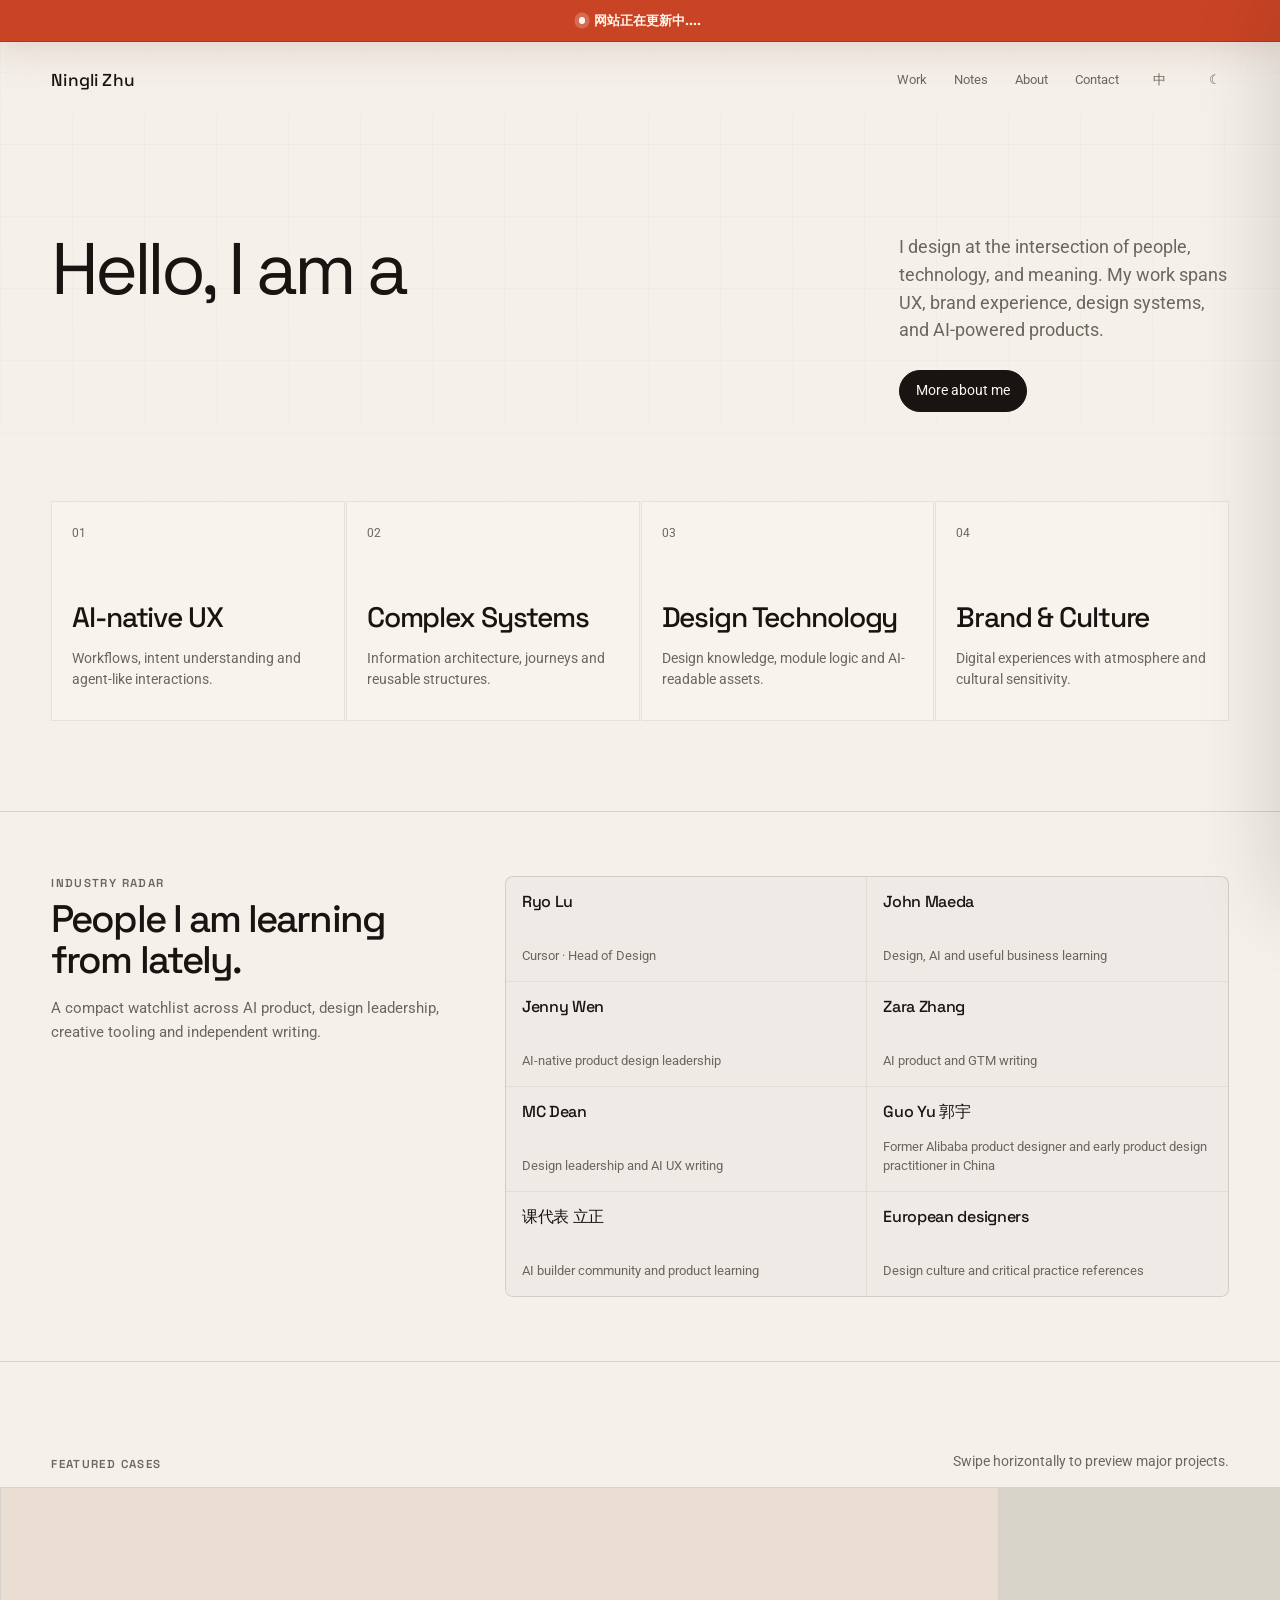
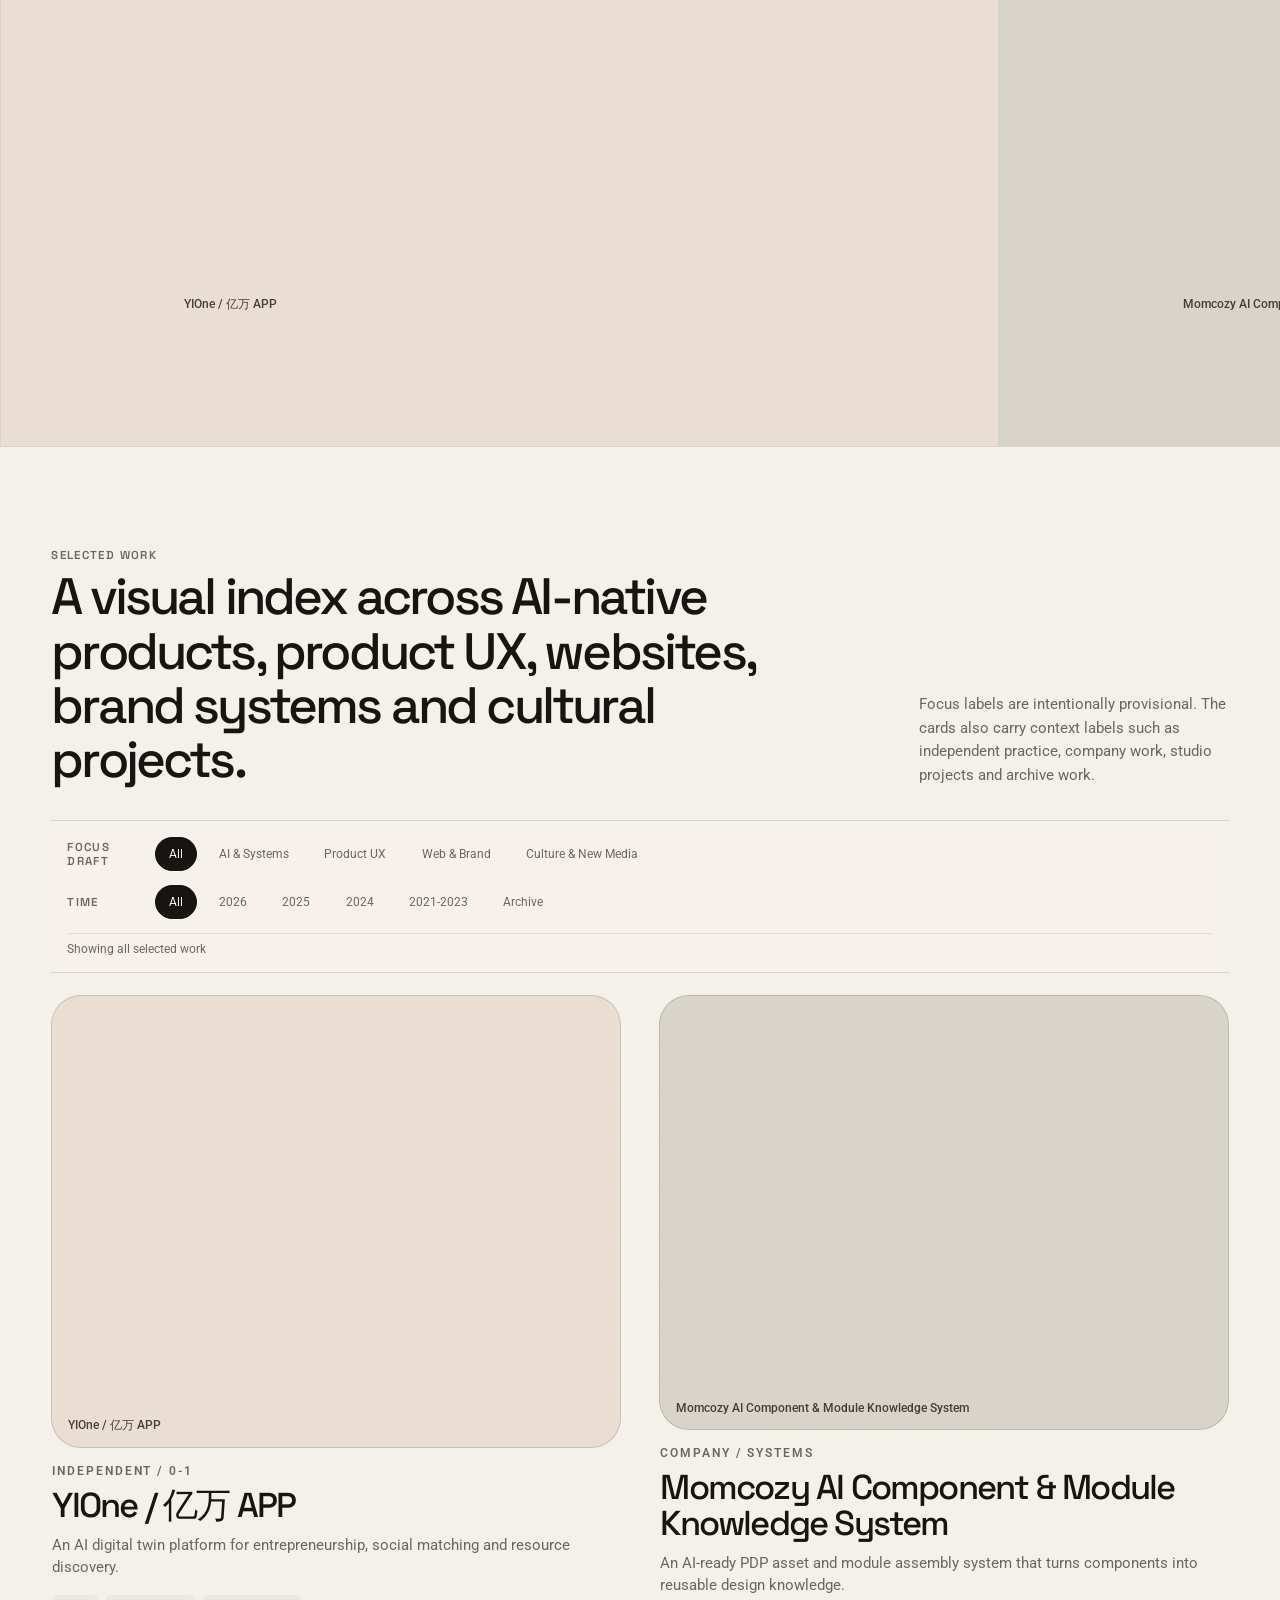
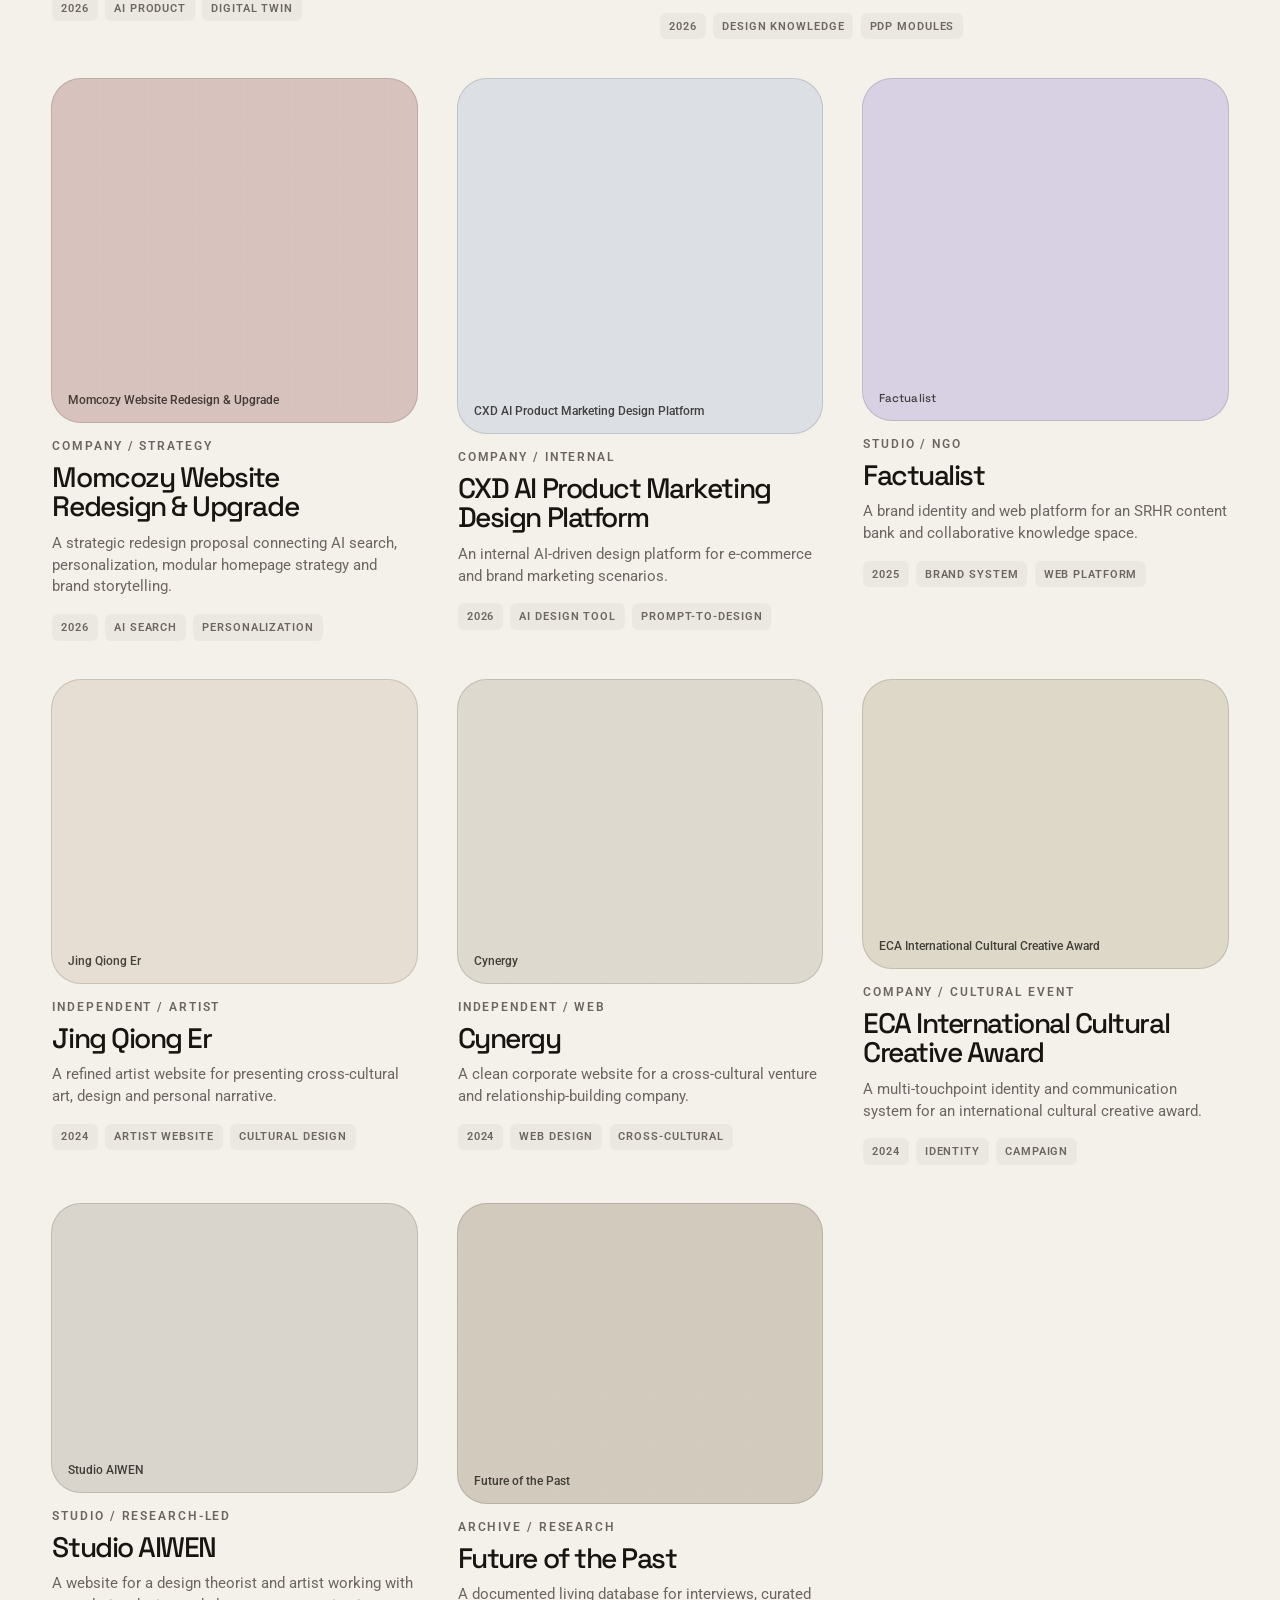
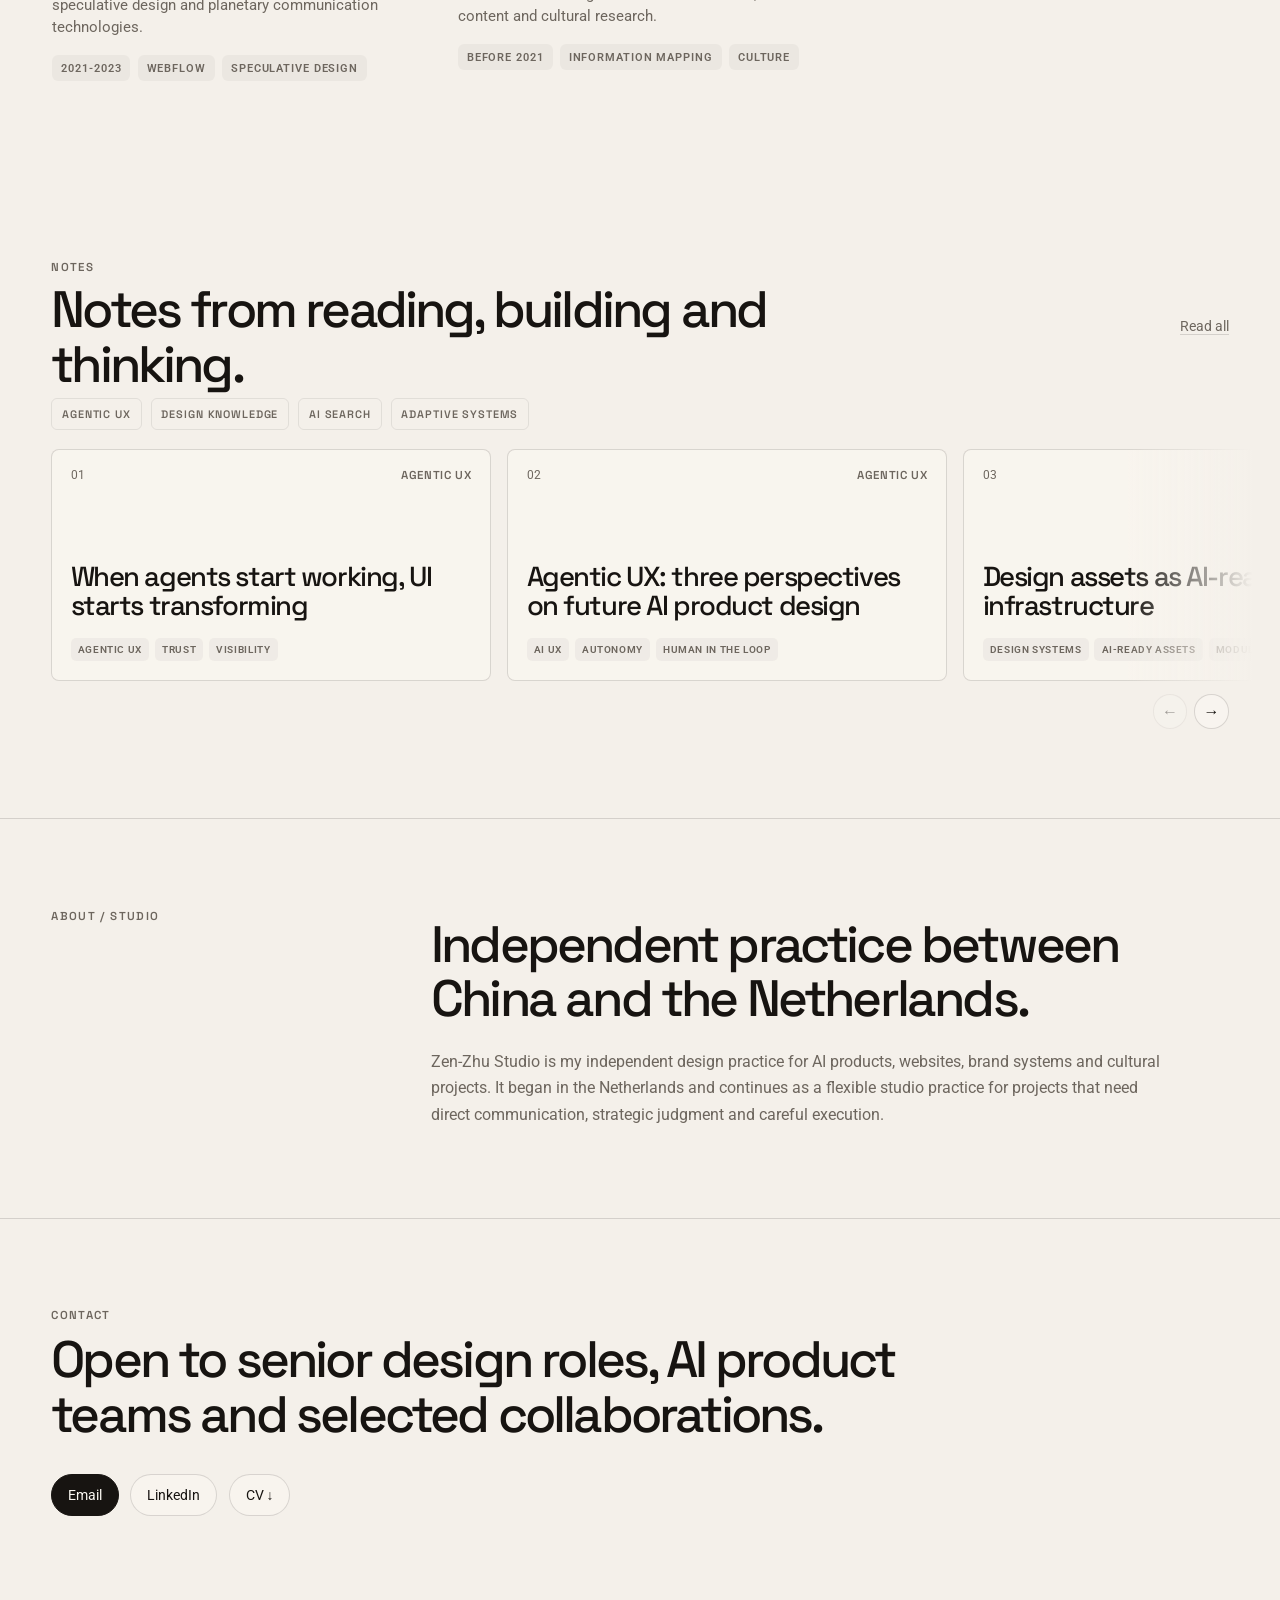
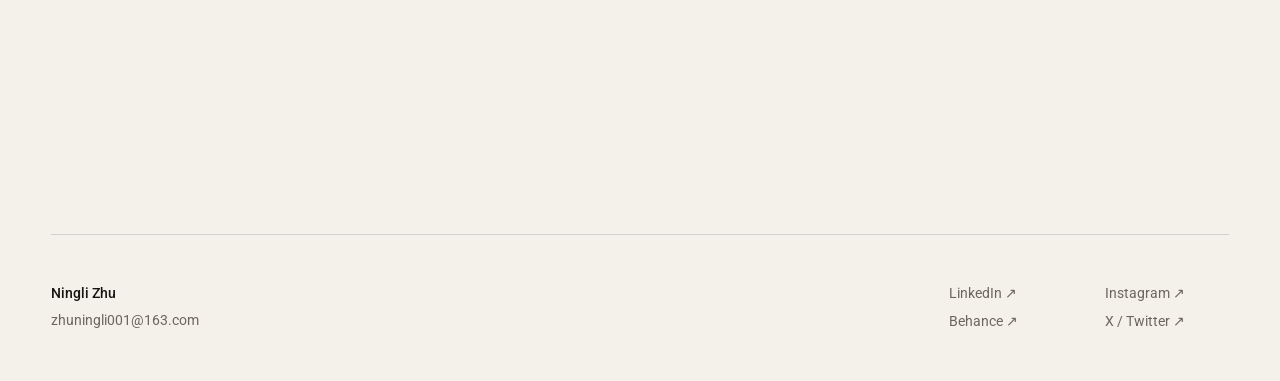
==== commit d8390a76: "Add industry radar section" ====
--- a/prototype/index.html
+++ b/prototype/index.html
@@ -119,6 +119,55 @@
         </div>
       </section>
 
+      <section class="section industry-radar" aria-labelledby="industry-radar-title">
+        <div class="radar-layout">
+          <div class="radar-heading">
+            <p class="eyebrow" data-i18n="radar.eyebrow">Industry radar</p>
+            <h2 id="industry-radar-title" data-i18n="radar.heading">
+              People I am learning from lately.
+            </h2>
+            <p data-i18n="radar.copy">
+              A compact watchlist across AI product, design leadership,
+              creative tooling and independent writing.
+            </p>
+          </div>
+          <div class="radar-list" aria-label="People Ningli follows">
+            <a class="radar-person" href="https://ryo.lu/" target="_blank" rel="noreferrer">
+              <strong>Ryo Lu</strong>
+              <span data-i18n="radar.ryo">Cursor · Head of Design</span>
+            </a>
+            <a class="radar-person" href="https://www.youtube.com/@usefulmba" target="_blank" rel="noreferrer">
+              <strong>John Maeda</strong>
+              <span data-i18n="radar.maeda">Design, AI and useful business learning</span>
+            </a>
+            <div class="radar-person">
+              <strong>Jenny Wen</strong>
+              <span data-i18n="radar.jenny">AI-native product design leadership</span>
+            </div>
+            <a class="radar-person" href="https://substack.com/@zarazhang" target="_blank" rel="noreferrer">
+              <strong>Zara Zhang</strong>
+              <span data-i18n="radar.zara">AI product and GTM writing</span>
+            </a>
+            <a class="radar-person" href="https://substack.com/@marieclairedean" target="_blank" rel="noreferrer">
+              <strong>MC Dean</strong>
+              <span data-i18n="radar.mc">Design leadership and AI UX writing</span>
+            </a>
+            <div class="radar-person">
+              <strong>Guo Yu 郭宇</strong>
+              <span data-i18n="radar.guoyu">Former Alibaba product designer and early product design practitioner in China</span>
+            </div>
+            <div class="radar-person">
+              <strong>课代表 立正</strong>
+              <span data-i18n="radar.lizheng">AI builder community and product learning</span>
+            </div>
+            <div class="radar-person">
+              <strong data-i18n="radar.europe.name">European designers</strong>
+              <span data-i18n="radar.europe">Design culture and critical practice references</span>
+            </div>
+          </div>
+        </div>
+      </section>
+
       <section class="section work-section" id="work">
         <div class="featured-work" aria-label="Featured work carousel">
           <div class="featured-work-head">
--- a/prototype/styles.css
+++ b/prototype/styles.css
@@ -598,6 +598,90 @@
   line-height: 1.45;
 }
 
+.industry-radar {
+  padding-block: clamp(3rem, 5vw, 5.5rem);
+  border-top: 1px solid var(--line);
+  border-bottom: 1px solid var(--line);
+}
+
+.radar-layout {
+  display: grid;
+  grid-template-columns: minmax(0, 0.7fr) minmax(0, 1.3fr);
+  gap: clamp(1.5rem, 5vw, 5.5rem);
+  align-items: start;
+}
+
+.radar-heading h2 {
+  max-width: 540px;
+  margin: 0.55rem 0 0;
+  font-family: var(--font-heading);
+  font-size: clamp(1.75rem, 3vw, 3.2rem);
+  font-weight: 500;
+  letter-spacing: -0.05em;
+  line-height: 1.06;
+}
+
+.radar-heading p:not(.eyebrow) {
+  max-width: 420px;
+  margin: 1rem 0 0;
+  color: var(--muted);
+  font-size: clamp(0.95rem, 1.05vw, 1.05rem);
+  line-height: 1.58;
+}
+
+.radar-list {
+  display: grid;
+  grid-template-columns: repeat(2, minmax(0, 1fr));
+  gap: 1px;
+  border: 1px solid var(--soft-line);
+  border-radius: 8px;
+  background: var(--soft-line);
+  overflow: hidden;
+}
+
+.radar-person {
+  display: grid;
+  align-content: space-between;
+  gap: 0.85rem;
+  min-height: 104px;
+  padding: 1rem;
+  background: rgba(251, 248, 242, 0.52);
+}
+
+body[data-theme="dark"] .radar-person {
+  background: rgba(244, 239, 230, 0.045);
+}
+
+a.radar-person {
+  transition:
+    background 180ms var(--ease),
+    color 180ms var(--ease);
+}
+
+a.radar-person:hover,
+a.radar-person:focus-visible {
+  background: rgba(251, 248, 242, 0.86);
+}
+
+body[data-theme="dark"] a.radar-person:hover,
+body[data-theme="dark"] a.radar-person:focus-visible {
+  background: rgba(244, 239, 230, 0.08);
+}
+
+.radar-person strong {
+  font-family: var(--font-heading);
+  font-size: clamp(1rem, 1.2vw, 1.18rem);
+  font-weight: 500;
+  letter-spacing: -0.02em;
+  line-height: 1.1;
+}
+
+.radar-person span {
+  color: var(--muted);
+  font-size: 0.82rem;
+  line-height: 1.45;
+}
+
 .featured-work {
   display: grid;
   gap: 1rem;
@@ -2816,6 +2900,7 @@
 @media (max-width: 980px) {
   .hero-grid,
   .section-heading,
+  .radar-layout,
   .about-preview,
   .about-hero-grid,
   .notes-hero,
@@ -2833,6 +2918,7 @@
 
   .meta-row,
   .capability-section,
+  .radar-list,
   .roadmap-grid {
     grid-template-columns: 1fr 1fr;
   }
@@ -2938,9 +3024,19 @@
 
   .meta-row,
   .capability-section,
+  .radar-list,
   .roadmap-grid,
   .work-grid {
     grid-template-columns: 1fr;
+  }
+
+  .industry-radar {
+    padding-block: 3rem;
+  }
+
+  .radar-person {
+    min-height: auto;
+    padding: 1rem 1.05rem;
   }
 
   .notes-grid {
@@ -4028,6 +4124,7 @@
 body[data-language="zh"] .project-title,
 body[data-language="zh"] .featured-info h3,
 body[data-language="zh"] .section-heading h2,
+body[data-language="zh"] .radar-heading h2,
 body[data-language="zh"] .about-preview h2,
 body[data-language="zh"] .contact-section h2,
 body[data-language="zh"] .note-card h3,
@@ -4045,6 +4142,7 @@
 }
 
 body[data-language="zh"] .section-heading h2,
+body[data-language="zh"] .radar-heading h2,
 body[data-language="zh"] .about-preview h2,
 body[data-language="zh"] .contact-section h2,
 body[data-language="zh"] .notes-hero-copy h1 {
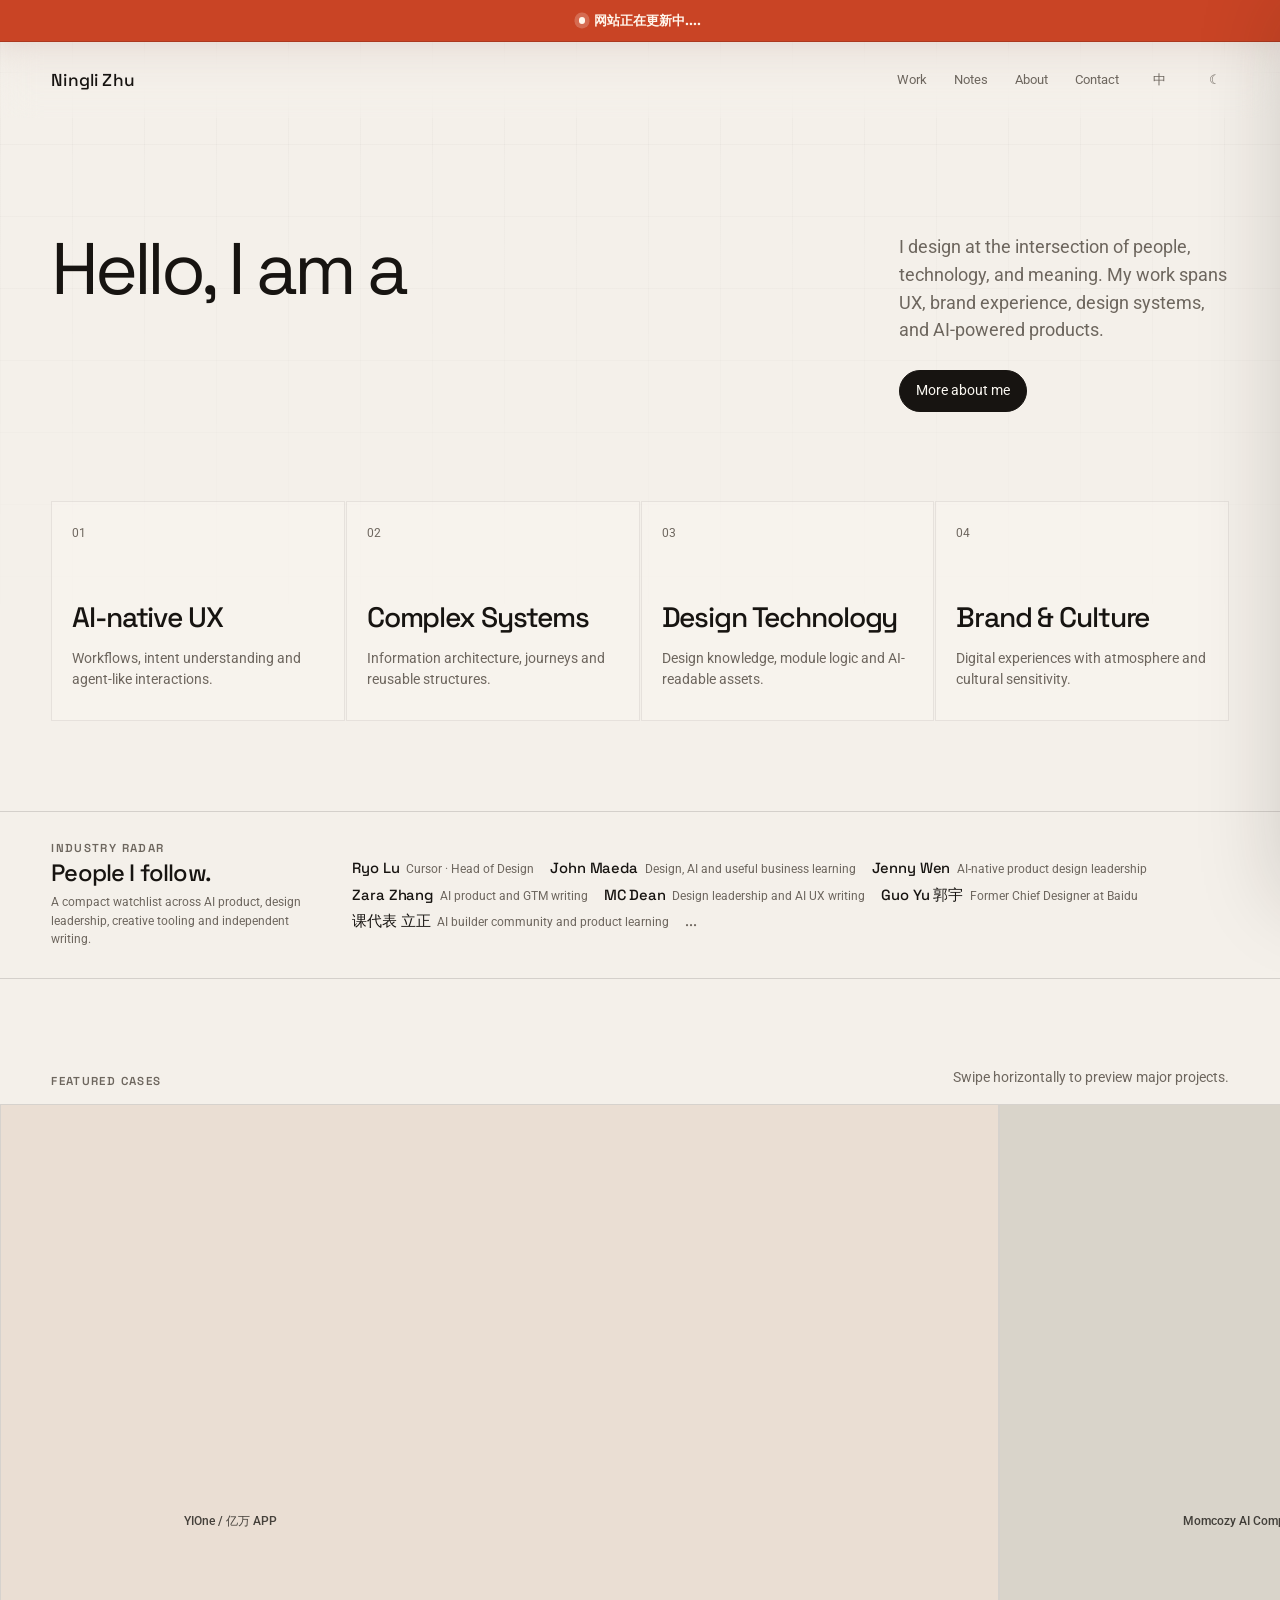
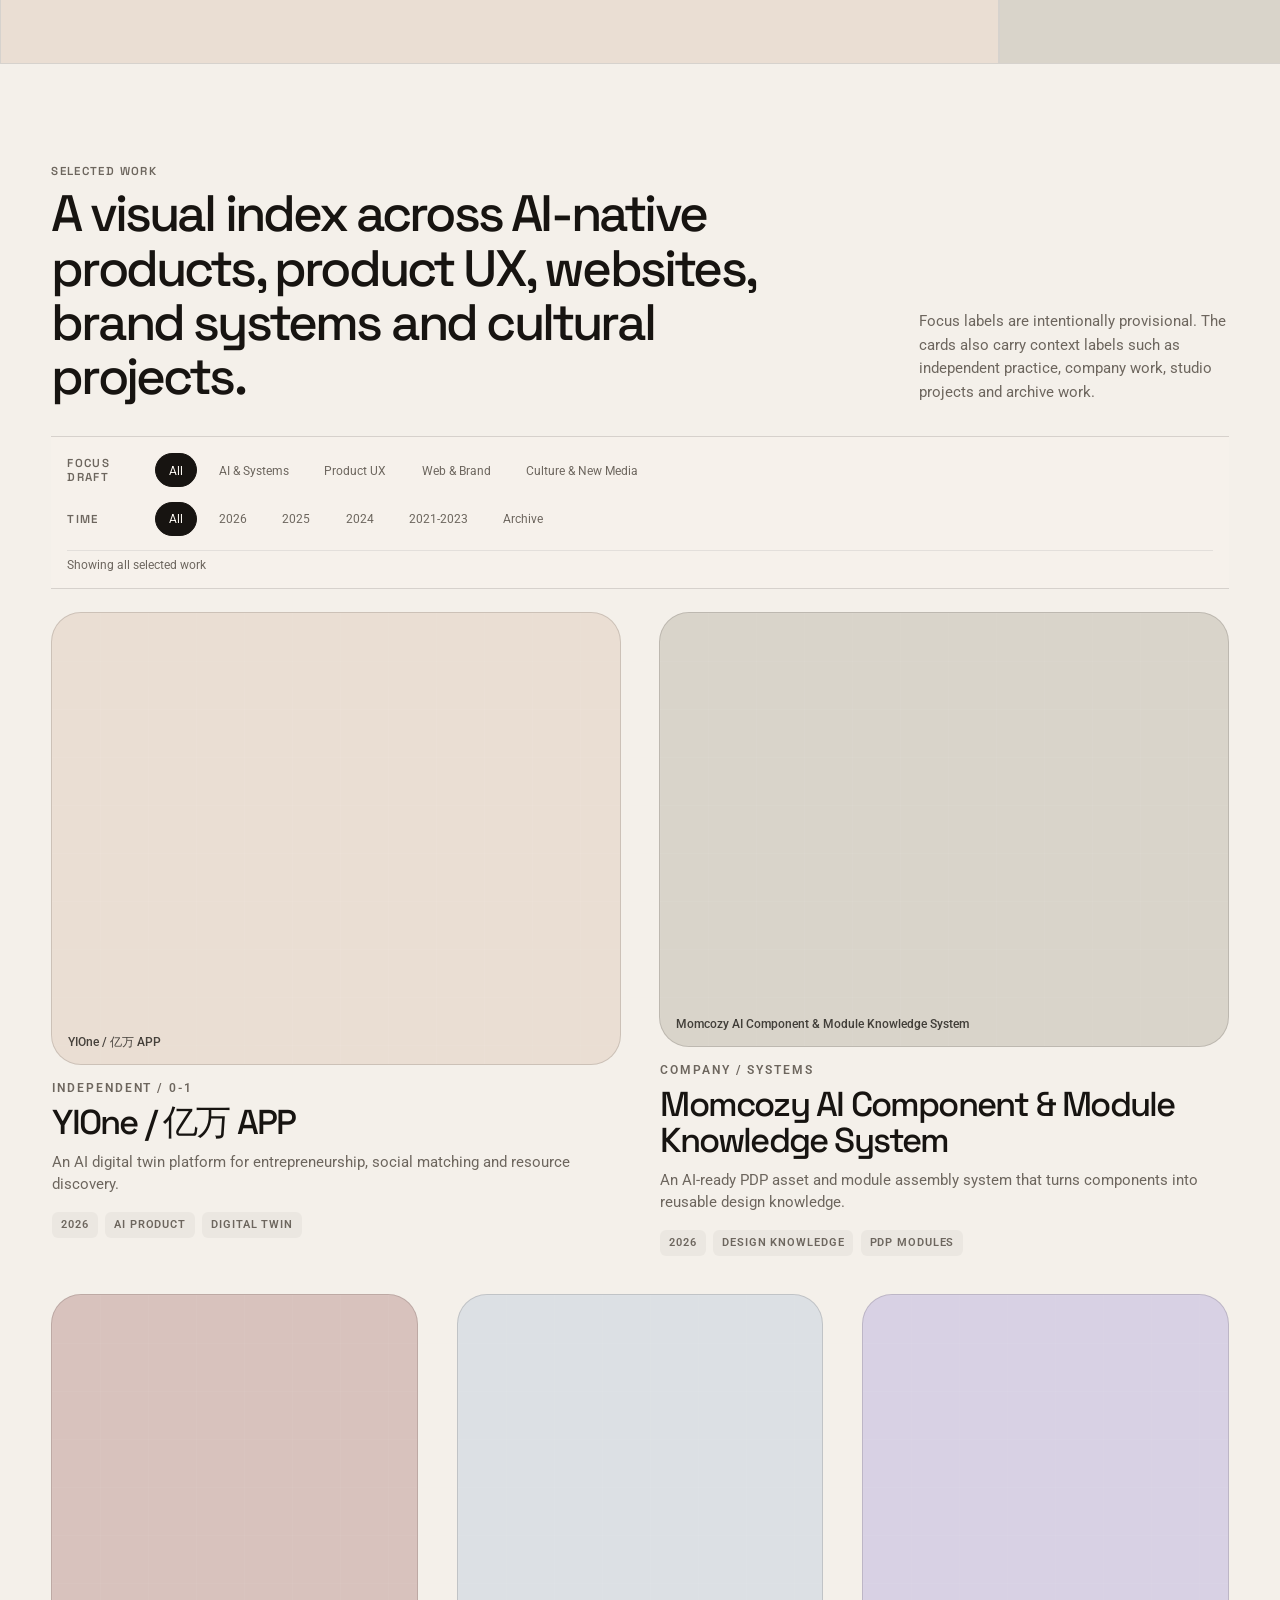
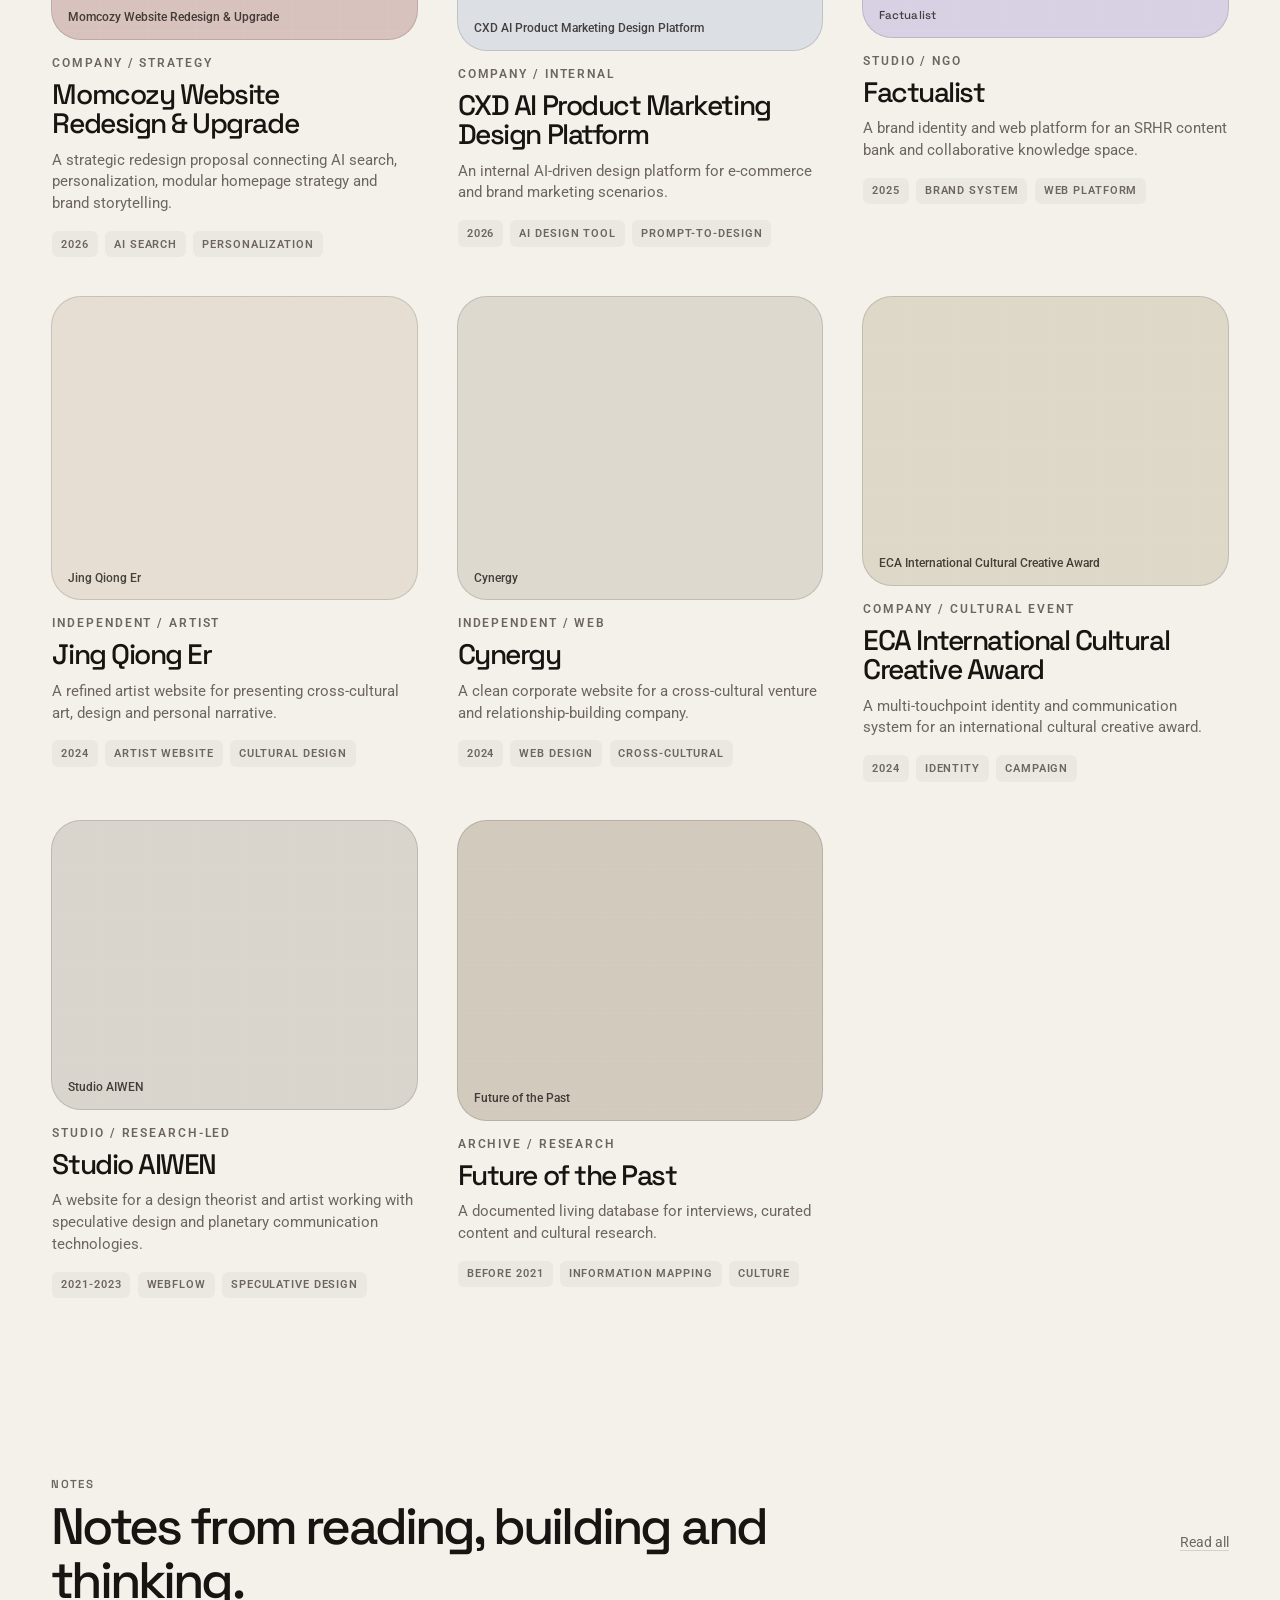
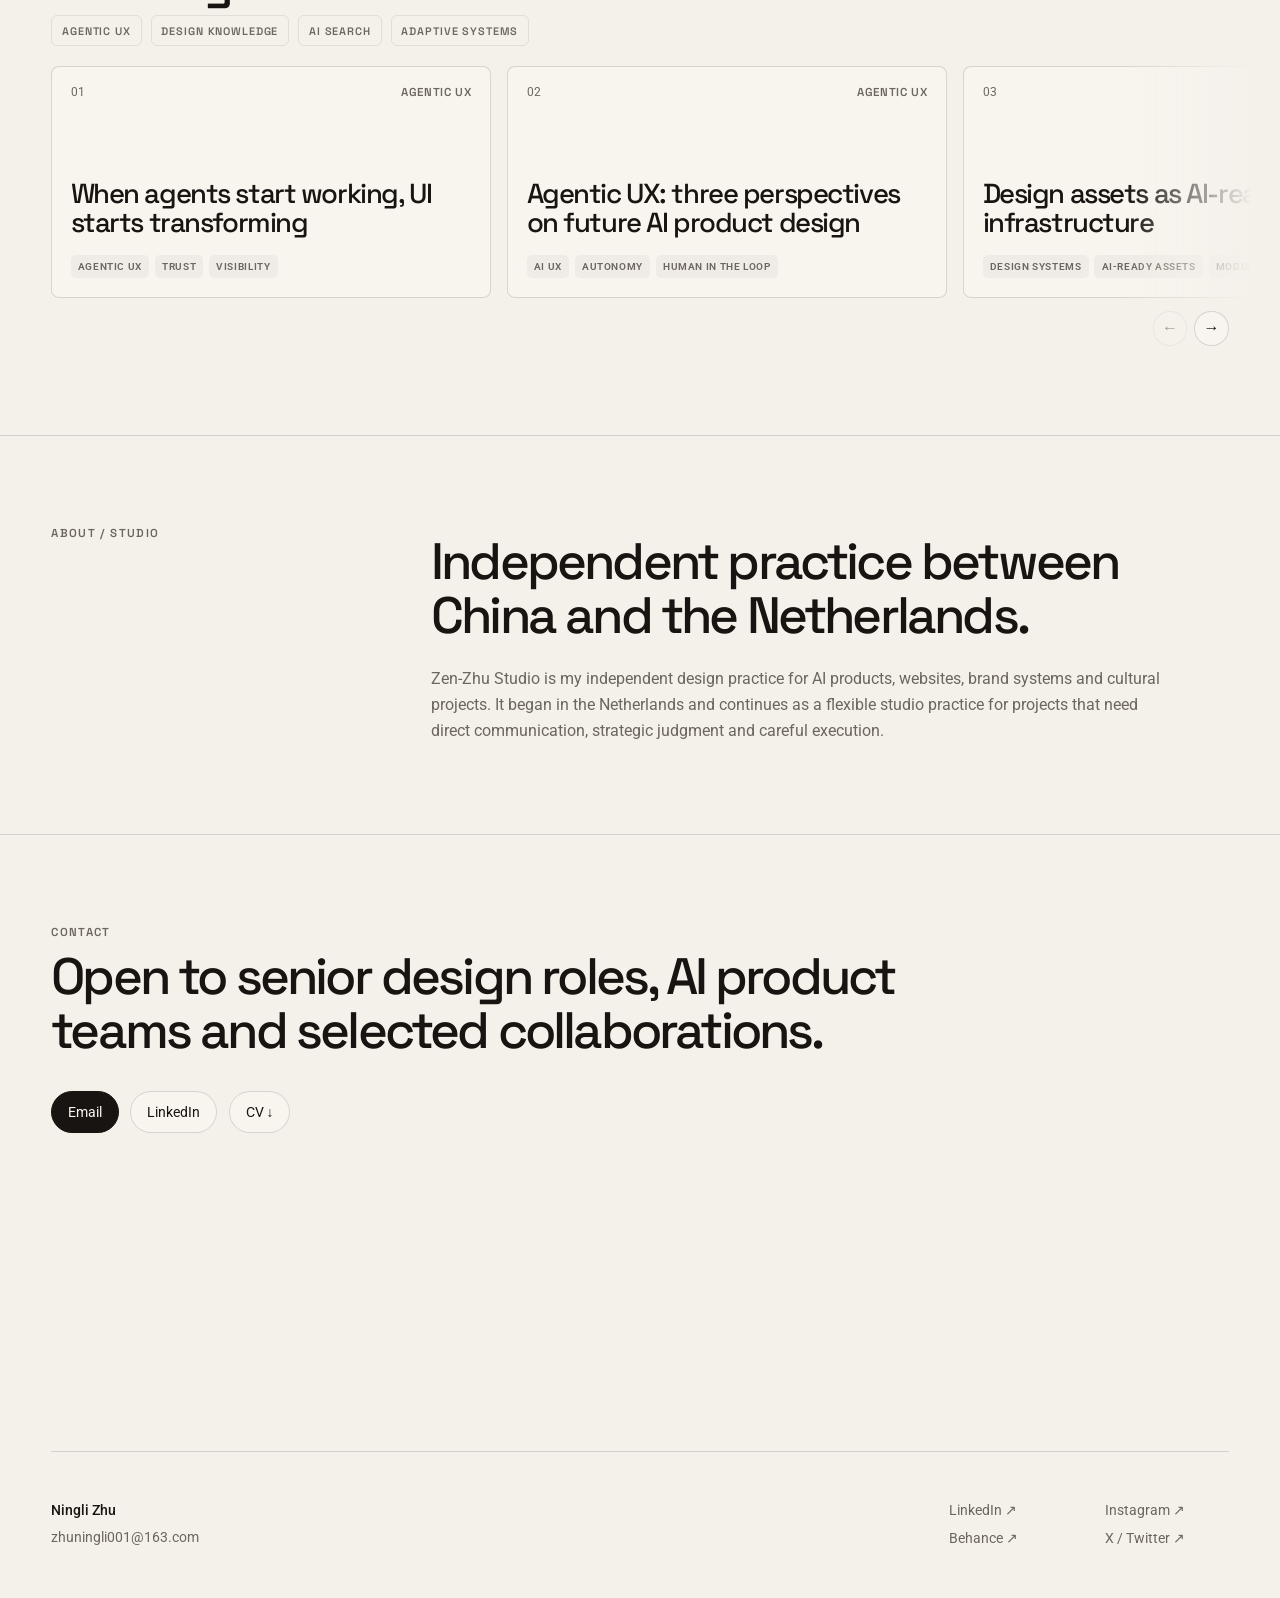
==== commit c4233862: "Refine industry radar banner" ====
--- a/prototype/index.html
+++ b/prototype/index.html
@@ -124,7 +124,7 @@
           <div class="radar-heading">
             <p class="eyebrow" data-i18n="radar.eyebrow">Industry radar</p>
             <h2 id="industry-radar-title" data-i18n="radar.heading">
-              People I am learning from lately.
+              People I follow.
             </h2>
             <p data-i18n="radar.copy">
               A compact watchlist across AI product, design leadership,
@@ -154,16 +154,13 @@
             </a>
             <div class="radar-person">
               <strong>Guo Yu 郭宇</strong>
-              <span data-i18n="radar.guoyu">Former Alibaba product designer and early product design practitioner in China</span>
+              <span data-i18n="radar.guoyu">Former Chief Designer at Baidu</span>
             </div>
             <div class="radar-person">
               <strong>课代表 立正</strong>
               <span data-i18n="radar.lizheng">AI builder community and product learning</span>
             </div>
-            <div class="radar-person">
-              <strong data-i18n="radar.europe.name">European designers</strong>
-              <span data-i18n="radar.europe">Design culture and critical practice references</span>
-            </div>
+            <span class="radar-more" aria-label="More people">...</span>
           </div>
         </div>
       </section>
--- a/prototype/styles.css
+++ b/prototype/styles.css
@@ -599,87 +599,82 @@
 }
 
 .industry-radar {
-  padding-block: clamp(3rem, 5vw, 5.5rem);
+  padding-block: clamp(1.15rem, 2.4vw, 1.8rem);
   border-top: 1px solid var(--line);
   border-bottom: 1px solid var(--line);
 }
 
 .radar-layout {
   display: grid;
-  grid-template-columns: minmax(0, 0.7fr) minmax(0, 1.3fr);
-  gap: clamp(1.5rem, 5vw, 5.5rem);
-  align-items: start;
+  grid-template-columns: minmax(170px, 0.3fr) minmax(0, 1fr);
+  gap: clamp(1rem, 3vw, 3rem);
+  align-items: center;
 }
 
 .radar-heading h2 {
-  max-width: 540px;
-  margin: 0.55rem 0 0;
+  margin: 0.35rem 0 0;
   font-family: var(--font-heading);
-  font-size: clamp(1.75rem, 3vw, 3.2rem);
+  font-size: clamp(1.25rem, 1.85vw, 1.8rem);
   font-weight: 500;
-  letter-spacing: -0.05em;
-  line-height: 1.06;
+  letter-spacing: -0.035em;
+  line-height: 1.1;
 }
 
 .radar-heading p:not(.eyebrow) {
-  max-width: 420px;
-  margin: 1rem 0 0;
-  color: var(--muted);
-  font-size: clamp(0.95rem, 1.05vw, 1.05rem);
-  line-height: 1.58;
+  max-width: 280px;
+  margin: 0.4rem 0 0;
+  color: var(--muted);
+  font-size: 0.78rem;
+  line-height: 1.5;
 }
 
 .radar-list {
-  display: grid;
-  grid-template-columns: repeat(2, minmax(0, 1fr));
-  gap: 1px;
-  border: 1px solid var(--soft-line);
-  border-radius: 8px;
-  background: var(--soft-line);
-  overflow: hidden;
+  display: flex;
+  flex-wrap: wrap;
+  gap: 0.6rem 1rem;
+  align-items: baseline;
+  min-width: 0;
 }
 
 .radar-person {
-  display: grid;
-  align-content: space-between;
-  gap: 0.85rem;
-  min-height: 104px;
-  padding: 1rem;
-  background: rgba(251, 248, 242, 0.52);
-}
-
-body[data-theme="dark"] .radar-person {
-  background: rgba(244, 239, 230, 0.045);
+  display: inline-flex;
+  gap: 0.42rem;
+  align-items: baseline;
+  min-width: 0;
 }
 
 a.radar-person {
   transition:
-    background 180ms var(--ease),
+    opacity 180ms var(--ease),
     color 180ms var(--ease);
 }
 
 a.radar-person:hover,
 a.radar-person:focus-visible {
-  background: rgba(251, 248, 242, 0.86);
-}
-
-body[data-theme="dark"] a.radar-person:hover,
-body[data-theme="dark"] a.radar-person:focus-visible {
-  background: rgba(244, 239, 230, 0.08);
+  opacity: 0.68;
 }
 
 .radar-person strong {
   font-family: var(--font-heading);
-  font-size: clamp(1rem, 1.2vw, 1.18rem);
+  font-size: clamp(0.92rem, 1.08vw, 1.05rem);
   font-weight: 500;
-  letter-spacing: -0.02em;
+  letter-spacing: -0.01em;
   line-height: 1.1;
+  white-space: nowrap;
 }
 
 .radar-person span {
   color: var(--muted);
-  font-size: 0.82rem;
-  line-height: 1.45;
+  font-size: 0.74rem;
+  line-height: 1.25;
+  white-space: nowrap;
+}
+
+.radar-more {
+  color: var(--muted);
+  font-family: var(--font-heading);
+  font-size: 1rem;
+  line-height: 1;
 }
 
 .featured-work {
@@ -3031,12 +3026,19 @@
   }
 
   .industry-radar {
-    padding-block: 3rem;
+    padding-block: 1.35rem;
+  }
+
+  .radar-list {
+    gap: 0.58rem 0.82rem;
   }
 
   .radar-person {
-    min-height: auto;
-    padding: 1rem 1.05rem;
+    padding: 0;
+  }
+
+  .radar-person span {
+    white-space: normal;
   }
 
   .notes-grid {
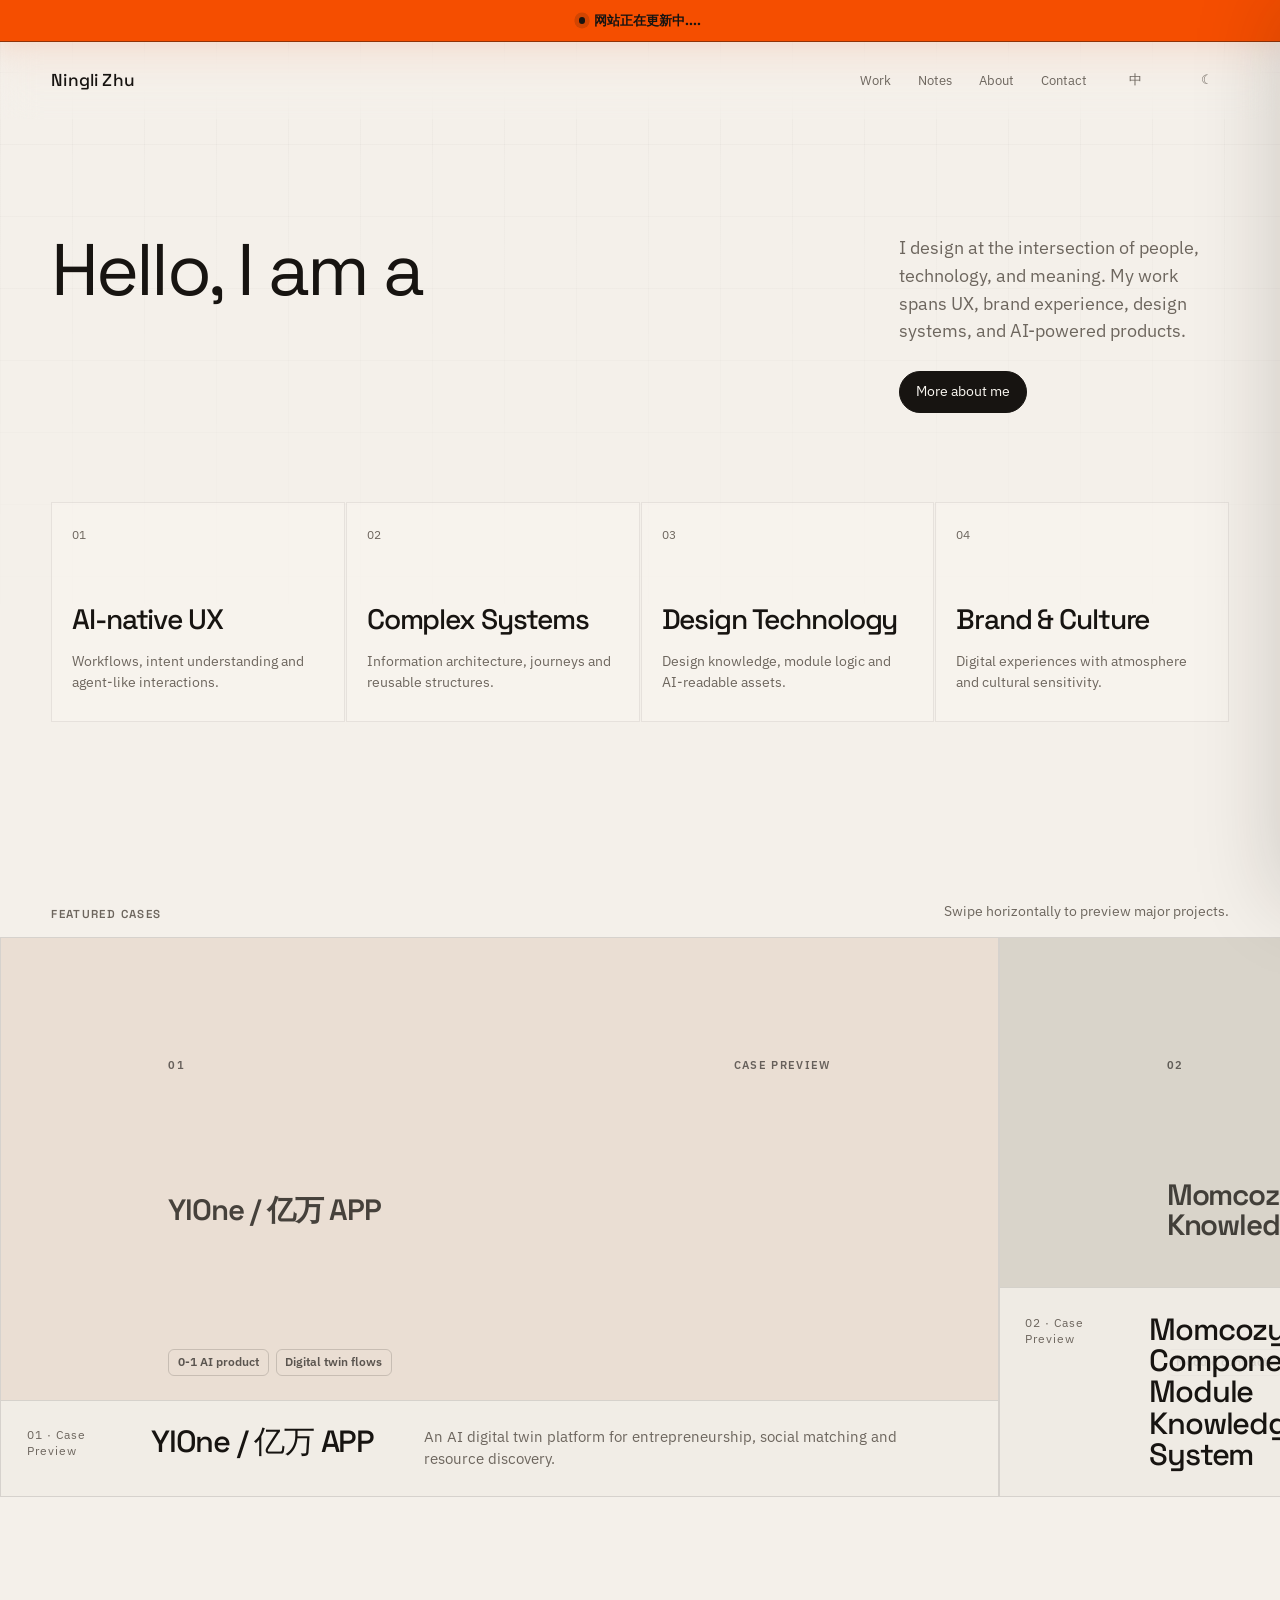
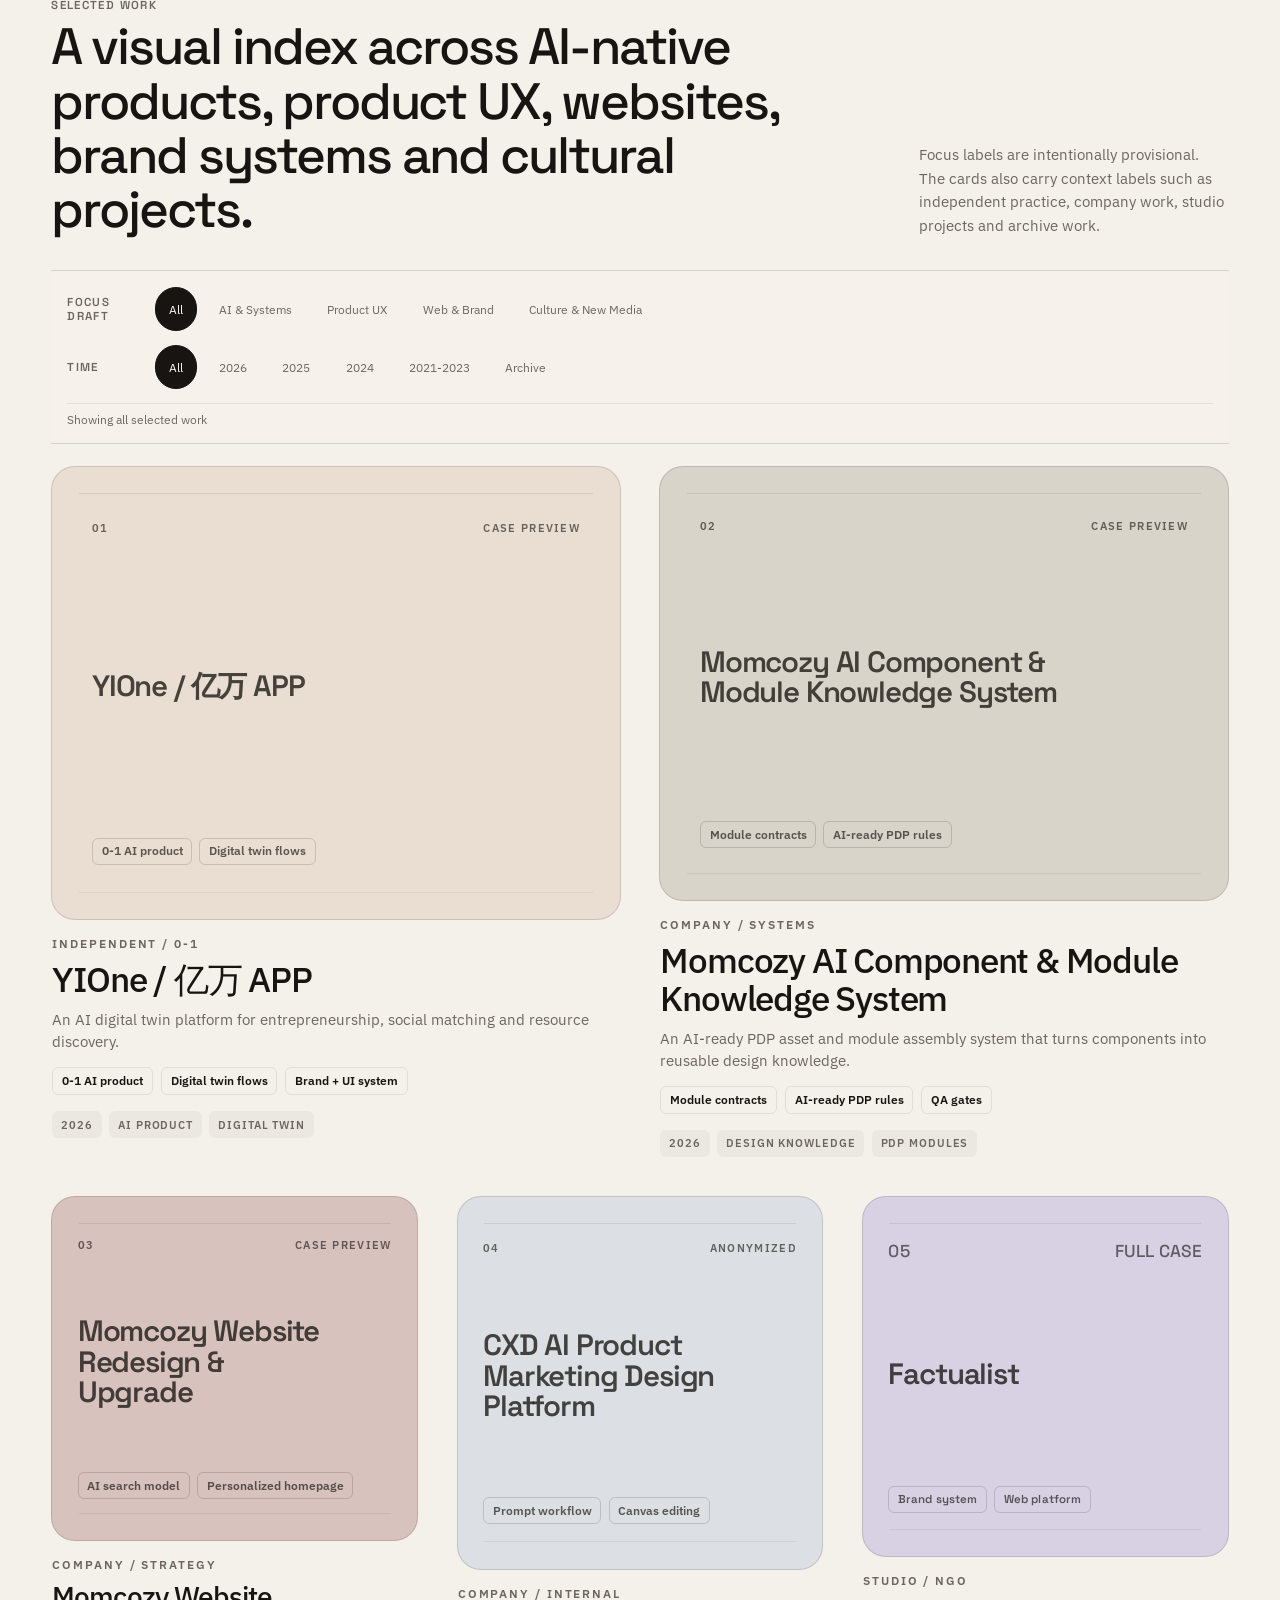
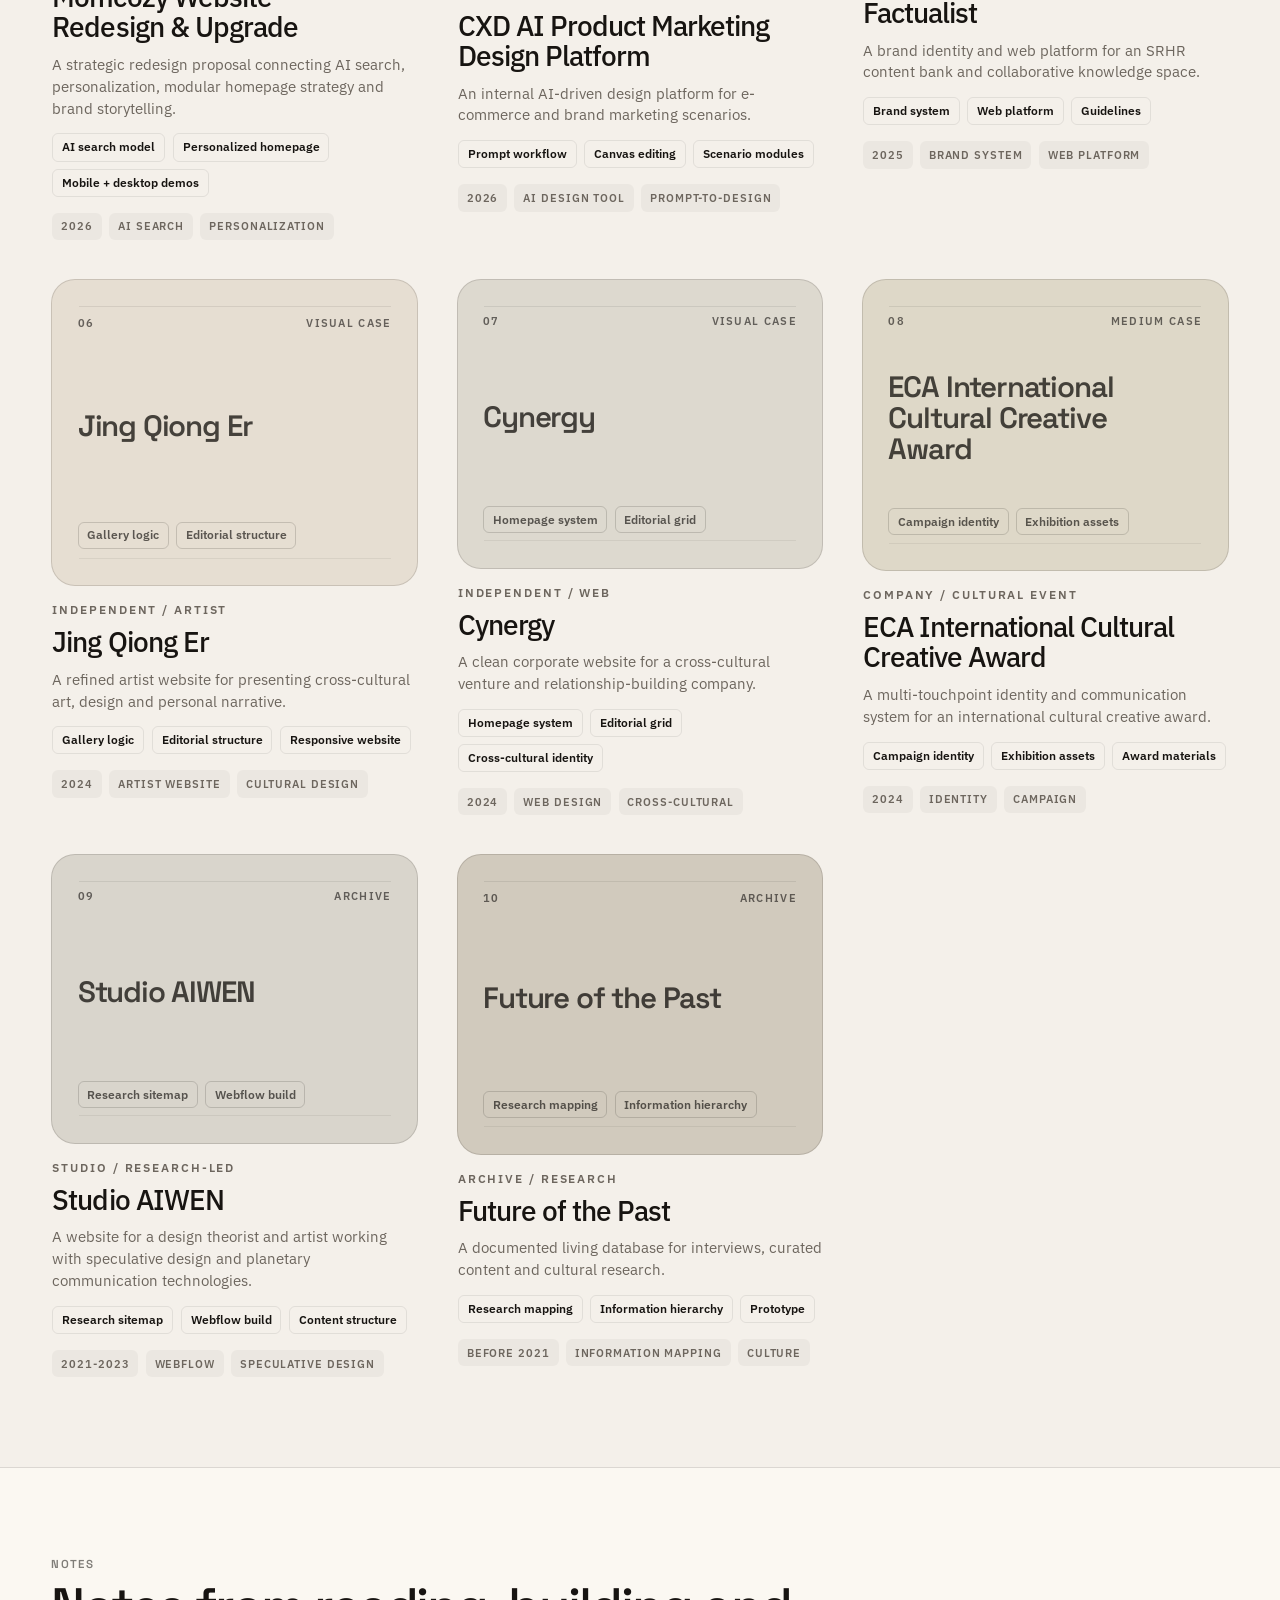
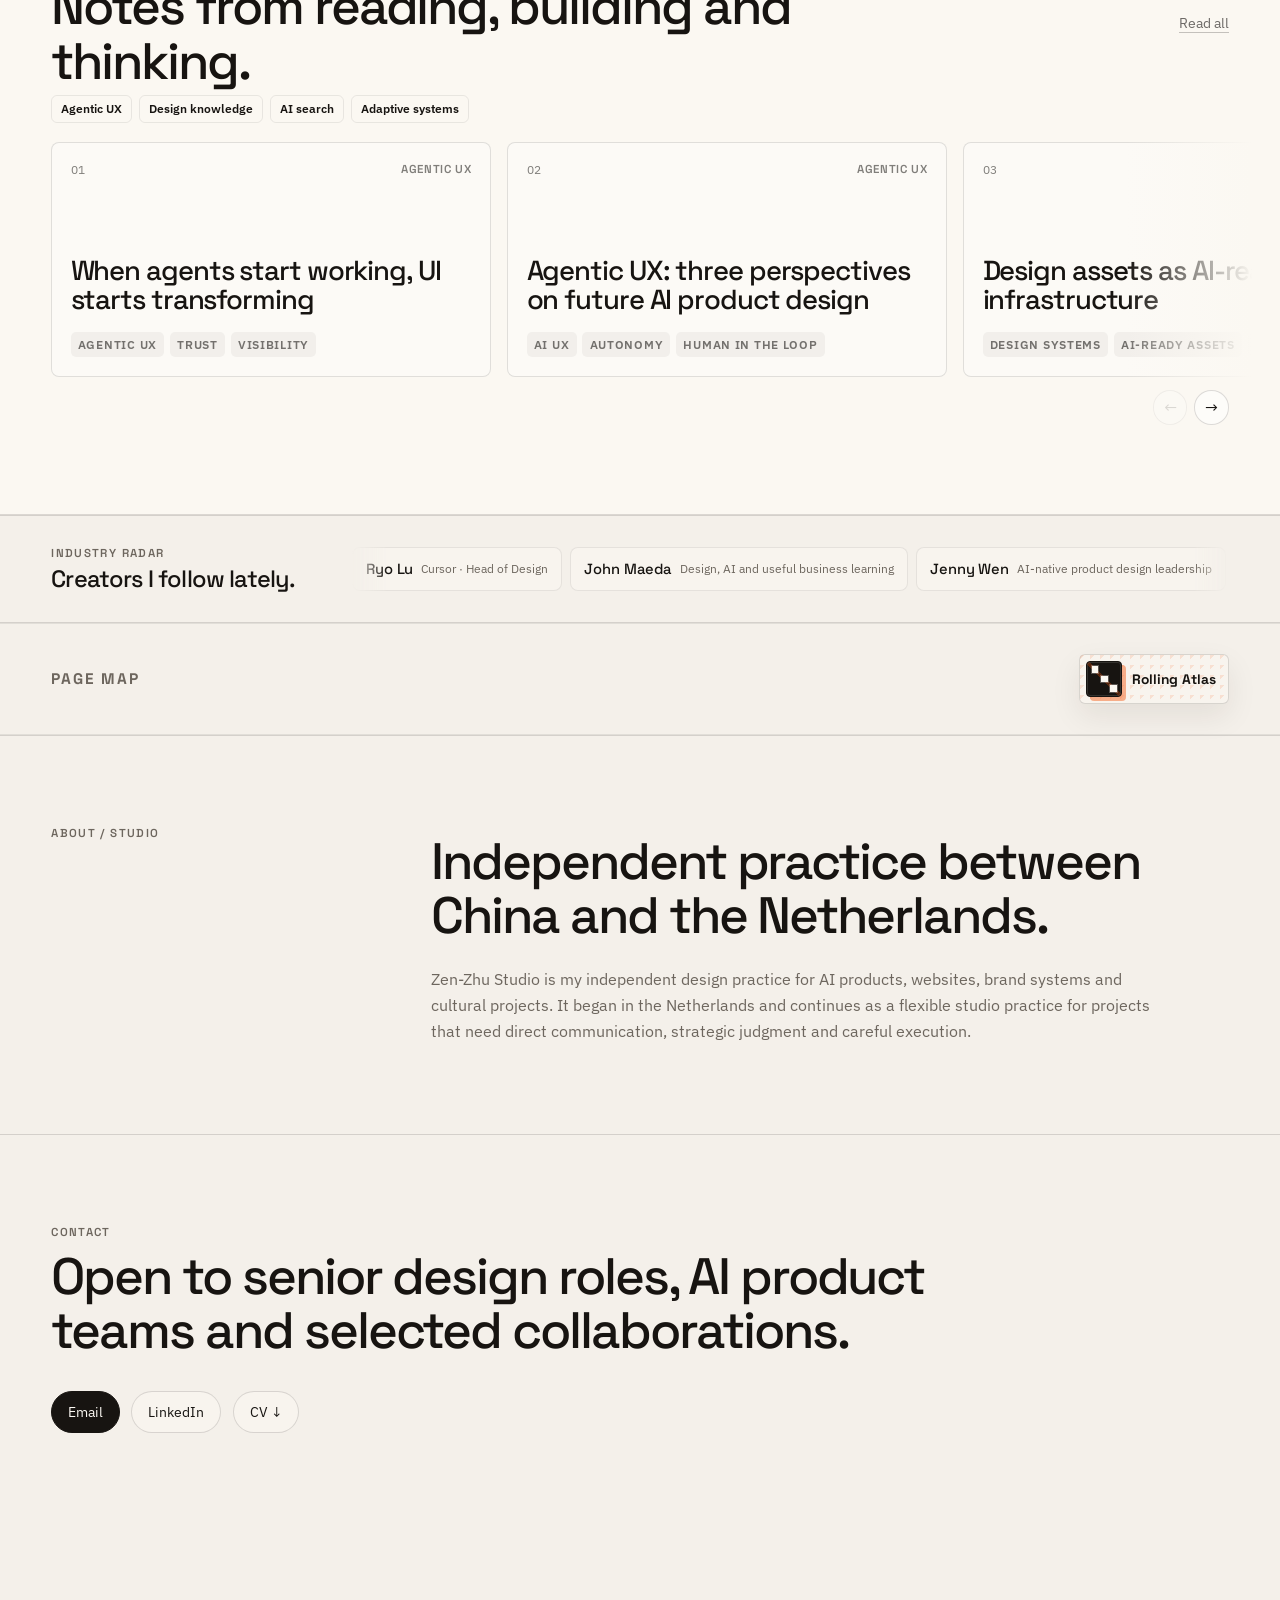
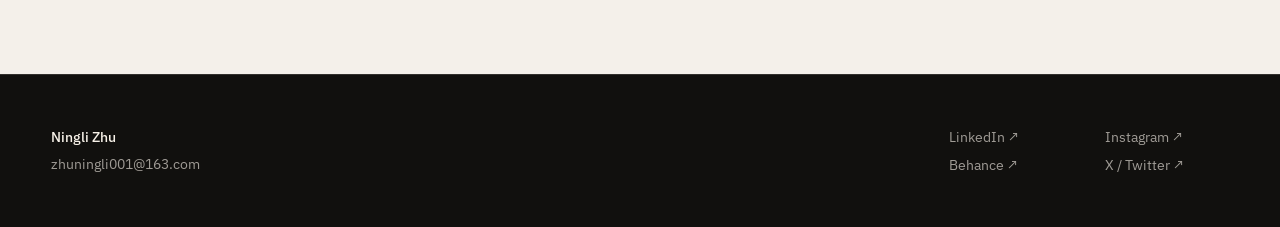
==== commit b2e6666e: "Update portfolio design system and polish" ====
--- a/prototype/index.html
+++ b/prototype/index.html
@@ -2,11 +2,20 @@
 <html lang="en">
   <head>
     <meta charset="utf-8" />
-    <meta name="viewport" content="width=device-width, initial-scale=1" />
+    <meta
+      name="viewport"
+      content="width=device-width, initial-scale=1, viewport-fit=cover"
+    />
     <title>Ningli Zhu — Portfolio Prototype</title>
     <meta
       name="description"
       content="Static homepage prototype for Ningli Zhu's portfolio."
+    />
+    <link rel="preconnect" href="https://fonts.googleapis.com" />
+    <link rel="preconnect" href="https://fonts.gstatic.com" crossorigin />
+    <link
+      rel="stylesheet"
+      href="https://fonts.googleapis.com/css2?family=IBM+Plex+Sans:wght@300;400;500;600;700&family=Space+Grotesk:wght@400;500;600;700&display=swap"
     />
     <link rel="stylesheet" href="./styles.css" />
   </head>
@@ -50,7 +59,13 @@
         >
           <span data-language-label>中</span>
         </button>
-        <button class="theme-toggle" type="button" data-theme-toggle>
+        <button
+          class="theme-toggle"
+          type="button"
+          data-theme-toggle
+          aria-label="Switch to dark theme"
+          aria-pressed="false"
+        >
           <span data-theme-label>☾</span>
         </button>
       </nav>
@@ -119,52 +134,6 @@
         </div>
       </section>
 
-      <section class="section industry-radar" aria-labelledby="industry-radar-title">
-        <div class="radar-layout">
-          <div class="radar-heading">
-            <p class="eyebrow" data-i18n="radar.eyebrow">Industry radar</p>
-            <h2 id="industry-radar-title" data-i18n="radar.heading">
-              People I follow.
-            </h2>
-            <p data-i18n="radar.copy">
-              A compact watchlist across AI product, design leadership,
-              creative tooling and independent writing.
-            </p>
-          </div>
-          <div class="radar-list" aria-label="People Ningli follows">
-            <a class="radar-person" href="https://ryo.lu/" target="_blank" rel="noreferrer">
-              <strong>Ryo Lu</strong>
-              <span data-i18n="radar.ryo">Cursor · Head of Design</span>
-            </a>
-            <a class="radar-person" href="https://www.youtube.com/@usefulmba" target="_blank" rel="noreferrer">
-              <strong>John Maeda</strong>
-              <span data-i18n="radar.maeda">Design, AI and useful business learning</span>
-            </a>
-            <div class="radar-person">
-              <strong>Jenny Wen</strong>
-              <span data-i18n="radar.jenny">AI-native product design leadership</span>
-            </div>
-            <a class="radar-person" href="https://substack.com/@zarazhang" target="_blank" rel="noreferrer">
-              <strong>Zara Zhang</strong>
-              <span data-i18n="radar.zara">AI product and GTM writing</span>
-            </a>
-            <a class="radar-person" href="https://substack.com/@marieclairedean" target="_blank" rel="noreferrer">
-              <strong>MC Dean</strong>
-              <span data-i18n="radar.mc">Design leadership and AI UX writing</span>
-            </a>
-            <div class="radar-person">
-              <strong>Guo Yu 郭宇</strong>
-              <span data-i18n="radar.guoyu">Former Chief Designer at Baidu</span>
-            </div>
-            <div class="radar-person">
-              <strong>课代表 立正</strong>
-              <span data-i18n="radar.lizheng">AI builder community and product learning</span>
-            </div>
-            <span class="radar-more" aria-label="More people">...</span>
-          </div>
-        </div>
-      </section>
-
       <section class="section work-section" id="work">
         <div class="featured-work" aria-label="Featured work carousel">
           <div class="featured-work-head">
@@ -284,6 +253,85 @@
             </button>
           </div>
         </div>
+      </section>
+
+      <section class="section industry-radar" aria-labelledby="industry-radar-title">
+        <div class="radar-layout">
+          <div class="radar-heading">
+            <p class="eyebrow" data-i18n="radar.eyebrow">Industry radar</p>
+            <h2 id="industry-radar-title" data-i18n="radar.heading">
+              Creators I follow lately.
+            </h2>
+          </div>
+          <div
+            class="radar-marquee"
+            aria-label="People Ningli follows"
+            tabindex="0"
+          >
+            <div class="radar-track">
+              <div class="radar-list">
+                <a class="radar-person" href="https://ryo.lu/" target="_blank" rel="noreferrer">
+                  <strong>Ryo Lu</strong>
+                  <span data-i18n="radar.ryo">Cursor · Head of Design</span>
+                </a>
+                <a class="radar-person" href="https://www.youtube.com/@usefulmba" target="_blank" rel="noreferrer">
+                  <strong>John Maeda</strong>
+                  <span data-i18n="radar.maeda">Design, AI and useful business learning</span>
+                </a>
+                <div class="radar-person">
+                  <strong>Jenny Wen</strong>
+                  <span data-i18n="radar.jenny">AI-native product design leadership</span>
+                </div>
+                <a class="radar-person" href="https://substack.com/@zarazhang" target="_blank" rel="noreferrer">
+                  <strong>Zara Zhang</strong>
+                  <span data-i18n="radar.zara">AI product and GTM writing</span>
+                </a>
+                <a class="radar-person" href="https://substack.com/@marieclairedean" target="_blank" rel="noreferrer">
+                  <strong>MC Dean</strong>
+                  <span data-i18n="radar.mc">Design leadership and AI UX writing</span>
+                </a>
+                <div class="radar-person">
+                  <strong>Guo Yu 郭宇</strong>
+                  <span data-i18n="radar.guoyu">Former Chief Designer at Baidu</span>
+                </div>
+                <div class="radar-person">
+                  <strong>课代表 立正</strong>
+                  <span data-i18n="radar.lizheng">AI builder community and product learning</span>
+                </div>
+                <span class="radar-more" aria-label="More people">...</span>
+              </div>
+            </div>
+          </div>
+        </div>
+      </section>
+
+      <section
+        class="section rolling-atlas-entry"
+        aria-labelledby="rolling-atlas-title"
+      >
+        <h2 id="rolling-atlas-title" data-i18n="atlasEntry.heading">
+          Page map
+        </h2>
+        <a
+          class="rolling-atlas-link"
+          href="./career-atlas-preview.html"
+          aria-label="Open Rolling Atlas, a small bookmark draw game"
+        >
+          <span class="rolling-atlas-die" aria-hidden="true">
+            <span></span>
+            <span></span>
+            <span></span>
+            <span></span>
+            <span></span>
+            <span></span>
+            <span></span>
+            <span></span>
+            <span></span>
+          </span>
+          <span class="rolling-atlas-name" data-i18n="atlasEntry.title">
+            Rolling Atlas
+          </span>
+        </a>
       </section>
 
       <section class="section about-preview" id="about">
@@ -345,7 +393,14 @@
       </nav>
     </footer>
 
-    <aside class="project-panel" data-panel aria-hidden="true">
+    <aside
+      class="project-panel"
+      data-panel
+      aria-hidden="true"
+      role="dialog"
+      aria-modal="true"
+      aria-labelledby="project-panel-title"
+    >
       <button
         class="panel-close"
         data-panel-close
@@ -356,10 +411,10 @@
       </button>
       <div class="panel-content">
         <p class="panel-status" data-panel-status></p>
-        <h2 data-panel-title></h2>
+        <h2 id="project-panel-title" data-panel-title></h2>
         <dl class="panel-facts">
           <div>
-            <dt data-i18n="panel.mode">Project mode</dt>
+            <dt data-i18n="panel.scope">Scope</dt>
             <dd data-panel-mode></dd>
           </div>
           <div>
@@ -367,8 +422,16 @@
             <dd data-panel-summary></dd>
           </div>
           <div>
-            <dt data-i18n="panel.output">Output keywords</dt>
+            <dt data-i18n="panel.challenge">Challenge</dt>
+            <dd data-panel-challenge></dd>
+          </div>
+          <div>
+            <dt data-i18n="panel.outcome">Outcome</dt>
             <dd data-panel-output></dd>
+          </div>
+          <div>
+            <dt data-i18n="panel.evidence">Evidence</dt>
+            <dd class="panel-evidence" data-panel-evidence></dd>
           </div>
         </dl>
       </div>
--- a/prototype/styles.css
+++ b/prototype/styles.css
@@ -1,5 +1,3 @@
-@import url("https://fonts.googleapis.com/css2?family=Roboto:wght@300;400;500;700&family=Space+Grotesk:wght@400;500;600;700&display=swap");
-
 :root {
   --bg: #f4f0ea;
   --panel: #fbf8f2;
@@ -8,11 +6,32 @@
   --line: rgba(23, 20, 17, 0.14);
   --soft-line: rgba(23, 20, 17, 0.08);
   --violet: #7a67a8;
-  --clay: #8d4b45;
+  --clay: var(--color-accent-human);
   --moss: #77715d;
+  --accent: var(--color-accent-human);
+  --color-accent-human: #8d4b45;
+  --color-accent-human-rgb: 141, 75, 69;
+  --color-accent-human-soft: rgba(var(--color-accent-human-rgb), 0.14);
+  --color-attention: #f54e00;
+  --color-attention-rgb: 245, 78, 0;
+  --color-attention-panel: var(--color-attention);
+  --color-attention-panel-ink: #171411;
+  --color-attention-soft: rgba(var(--color-attention-rgb), 0.14);
+  --color-attention-halo: rgba(var(--color-attention-rgb), 0.28);
+  --radius-sharp: 0;
+  --radius-small: 6px;
+  --radius-panel: 8px;
+  --radius-media: 24px;
+  --radius-pill: 999px;
+  --radius-round: 50%;
+  --size-touch: 44px;
+  --focus-ring: 2px solid var(--color-attention);
+  --focus-offset: 3px;
+  --shadow-panel: 0 18px 48px rgba(33, 24, 18, 0.16);
+  --shadow-drawer: -24px 0 80px rgba(33, 24, 18, 0.18);
   --shadow: 0 24px 80px rgba(33, 24, 18, 0.16);
   --ease: cubic-bezier(0.2, 0.8, 0.2, 1);
-  --font-body: "Roboto", "Helvetica Neue", Arial, sans-serif;
+  --font-body: "IBM Plex Sans", "Helvetica Neue", Arial, sans-serif;
   --font-heading: "Space Grotesk", "Helvetica Neue", Arial, sans-serif;
   --font-zh-body: "PingFang SC", "Hiragino Sans GB", "HarmonyOS Sans",
     "Microsoft YaHei", "Noto Sans CJK SC", sans-serif;
@@ -27,6 +46,14 @@
   --muted: #a79f93;
   --line: rgba(244, 239, 230, 0.16);
   --soft-line: rgba(244, 239, 230, 0.08);
+  --color-accent-human: #c88775;
+  --color-accent-human-rgb: 200, 135, 117;
+  --color-attention: #ff6a22;
+  --color-attention-rgb: 255, 106, 34;
+  --color-attention-panel: var(--color-attention);
+  --color-attention-panel-ink: #171411;
+  --shadow-panel: 0 18px 48px rgba(0, 0, 0, 0.34);
+  --shadow-drawer: -24px 0 80px rgba(0, 0, 0, 0.28);
   --shadow: 0 24px 90px rgba(0, 0, 0, 0.34);
 }
 
@@ -47,6 +74,10 @@
   transition:
     background 260ms var(--ease),
     color 260ms var(--ease);
+}
+
+body.panel-open {
+  overflow: hidden;
 }
 
 body::before {
@@ -79,15 +110,15 @@
   gap: 0.58rem;
   min-height: 42px;
   padding: 0.62rem clamp(1.25rem, 4vw, 4.5rem);
-  border-bottom: 1px solid rgba(116, 34, 22, 0.34);
-  background: #c94425;
-  color: #fff7ed;
+  border-bottom: 1px solid color-mix(in srgb, var(--color-attention-panel) 54%, var(--ink));
+  background: var(--color-attention-panel);
+  color: var(--color-attention-panel-ink);
   font-family: var(--font-heading);
   font-size: 0.82rem;
   font-weight: 700;
   line-height: 1.35;
   text-align: center;
-  box-shadow: 0 8px 24px rgba(141, 75, 69, 0.18);
+  box-shadow: 0 8px 24px rgba(var(--color-attention-rgb), 0.18);
 }
 
 .notify-bar p {
@@ -98,14 +129,13 @@
   flex: 0 0 auto;
   width: 0.42rem;
   height: 0.42rem;
-  border-radius: 50%;
-  background: #fff7ed;
-  box-shadow: 0 0 0 0.28rem rgba(255, 247, 237, 0.22);
+  border-radius: var(--radius-round);
+  background: var(--color-attention-panel-ink);
+  box-shadow: 0 0 0 0.28rem rgba(23, 20, 17, 0.16);
 }
 
 body[data-theme="dark"] .notify-bar {
-  border-bottom-color: rgba(255, 158, 126, 0.3);
-  background: #c94425;
+  border-bottom-color: rgba(var(--color-attention-rgb), 0.36);
   box-shadow: 0 8px 24px rgba(0, 0, 0, 0.28);
 }
 
@@ -171,12 +201,12 @@
 .nav-menu-toggle {
   display: none;
   place-items: center;
-  width: 34px;
-  height: 30px;
+  width: var(--size-touch);
+  height: var(--size-touch);
   margin-left: auto;
   padding: 0;
   border: 0;
-  border-radius: 0;
+  border-radius: var(--radius-sharp);
   background: transparent;
   color: var(--ink);
   cursor: pointer;
@@ -187,7 +217,7 @@
   width: 22px;
   height: 1.5px;
   grid-area: 1 / 1;
-  border-radius: 999px;
+  border-radius: var(--radius-pill);
   background: currentColor;
   transition:
     opacity 160ms var(--ease),
@@ -225,11 +255,11 @@
 .theme-toggle {
   display: inline-grid;
   place-items: center;
-  width: 28px;
-  height: 28px;
+  width: var(--size-touch);
+  height: var(--size-touch);
   padding: 0;
   border: 0;
-  border-radius: 50%;
+  border-radius: var(--radius-round);
   background: transparent;
   color: var(--muted);
   cursor: pointer;
@@ -283,9 +313,9 @@
     gap: 0.12rem 0.6rem;
     padding: 1.1rem clamp(1.25rem, 5vw, 1.8rem) 1.25rem;
     border: 0;
-    border-radius: 0 0 8px 8px;
+    border-radius: 0 0 var(--radius-panel) var(--radius-panel);
     background: rgba(244, 240, 234, 0.94);
-    box-shadow: 0 18px 48px rgba(33, 24, 18, 0.16);
+    box-shadow: var(--shadow-panel);
     backdrop-filter: blur(18px);
     opacity: 0;
     pointer-events: none;
@@ -297,7 +327,7 @@
 
   body[data-theme="dark"] .nav {
     background: rgba(23, 21, 18, 0.96);
-    box-shadow: 0 18px 48px rgba(0, 0, 0, 0.34);
+    box-shadow: var(--shadow-panel);
   }
 
   .site-header.nav-open .nav {
@@ -407,7 +437,7 @@
   font-family: var(--font-heading);
   font-size: clamp(2.65rem, 5.7vw, 6.3rem);
   font-weight: 500;
-  letter-spacing: -0.058em;
+  letter-spacing: -0.04em;
   line-height: 0.98;
 }
 
@@ -495,7 +525,7 @@
   min-height: 42px;
   padding: 0 1rem;
   border: 1px solid var(--line);
-  border-radius: 999px;
+  border-radius: var(--radius-pill);
   background: rgba(251, 248, 242, 0.54);
   color: var(--ink);
   cursor: pointer;
@@ -598,6 +628,105 @@
   line-height: 1.45;
 }
 
+.rolling-atlas-entry {
+  display: grid;
+  grid-template-columns: minmax(0, 1fr) auto;
+  gap: 1rem;
+  align-items: center;
+  padding-block: clamp(1.1rem, 2.4vw, 2rem);
+  border-top: 1px solid var(--soft-line);
+  border-bottom: 1px solid var(--soft-line);
+}
+
+.rolling-atlas-entry h2 {
+  max-width: 18rem;
+  margin: 0;
+  color: var(--muted);
+  font-family: var(--font-heading);
+  font-size: clamp(0.92rem, 1.2vw, 1.1rem);
+  font-weight: 700;
+  letter-spacing: 0.12em;
+  line-height: 1;
+  text-transform: uppercase;
+}
+
+.rolling-atlas-link {
+  display: inline-flex;
+  align-items: center;
+  gap: 0.62rem;
+  min-height: 46px;
+  padding: 0.35rem 0.72rem 0.35rem 0.42rem;
+  border: 1px solid var(--line);
+  border-radius: 6px;
+  background:
+    linear-gradient(135deg, rgba(var(--color-attention-rgb), 0.12) 25%, transparent 25%) 0 0 / 10px 10px,
+    rgba(251, 248, 242, 0.5);
+  color: var(--ink);
+  box-shadow: 0 12px 30px rgba(33, 24, 18, 0.08);
+  transition:
+    border-color 180ms var(--ease),
+    box-shadow 180ms var(--ease),
+    transform 180ms var(--ease);
+}
+
+.rolling-atlas-link:hover,
+.rolling-atlas-link:focus-visible {
+  border-color: color-mix(in srgb, var(--color-attention) 54%, var(--line));
+  box-shadow: 0 16px 36px rgba(var(--color-attention-rgb), 0.14);
+  outline: none;
+  transform: translateY(-1px);
+}
+
+.rolling-atlas-die {
+  display: grid;
+  grid-template-columns: repeat(3, 0.42rem);
+  gap: 0.16rem;
+  place-content: center;
+  width: 2.25rem;
+  height: 2.25rem;
+  border: 1px solid var(--ink);
+  border-radius: 4px;
+  background:
+    linear-gradient(45deg, transparent 46%, rgba(var(--color-attention-rgb), 0.28) 46% 54%, transparent 54%),
+    var(--ink);
+  box-shadow:
+    4px 4px 0 color-mix(in srgb, var(--color-attention) 42%, transparent),
+    inset 0 0 0 1px rgba(251, 248, 242, 0.12);
+}
+
+.rolling-atlas-die span {
+  width: 0.42rem;
+  height: 0.42rem;
+  background: transparent;
+}
+
+.rolling-atlas-die span:nth-child(1),
+.rolling-atlas-die span:nth-child(5),
+.rolling-atlas-die span:nth-child(9) {
+  background: var(--panel);
+  box-shadow: 0 0 0 1px rgba(251, 248, 242, 0.28);
+}
+
+.rolling-atlas-name {
+  font-family: var(--font-heading);
+  font-size: 0.86rem;
+  font-weight: 700;
+  letter-spacing: 0;
+}
+
+body[data-theme="dark"] .rolling-atlas-link {
+  background:
+    linear-gradient(135deg, rgba(var(--color-attention-rgb), 0.16) 25%, transparent 25%) 0 0 / 10px 10px,
+    rgba(244, 239, 230, 0.05);
+  box-shadow: 0 12px 30px rgba(0, 0, 0, 0.22);
+}
+
+body[data-theme="dark"] .rolling-atlas-die span:nth-child(1),
+body[data-theme="dark"] .rolling-atlas-die span:nth-child(5),
+body[data-theme="dark"] .rolling-atlas-die span:nth-child(9) {
+  background: var(--bg);
+}
+
 .industry-radar {
   padding-block: clamp(1.15rem, 2.4vw, 1.8rem);
   border-top: 1px solid var(--line);
@@ -628,30 +757,86 @@
   line-height: 1.5;
 }
 
+.radar-marquee {
+  position: relative;
+  min-width: 0;
+  overflow-x: hidden;
+  overflow-y: hidden;
+  mask-image: linear-gradient(
+    90deg,
+    transparent 0,
+    #000 4%,
+    #000 96%,
+    transparent 100%
+  );
+}
+
+.radar-marquee:focus-visible {
+  outline: 1px solid var(--ink);
+  outline-offset: 0.35rem;
+}
+
+.radar-track {
+  display: flex;
+  gap: 0.5rem;
+  width: max-content;
+  min-width: max-content;
+  padding: 0.12rem 0;
+  animation: radar-scroll 34s linear infinite;
+  will-change: transform;
+}
+
+.radar-marquee:hover .radar-track,
+.radar-marquee:focus-within .radar-track {
+  animation-play-state: paused;
+}
+
+@keyframes radar-scroll {
+  from {
+    transform: translate3d(0, 0, 0);
+  }
+
+  to {
+    transform: translate3d(calc(-50% - 0.25rem), 0, 0);
+  }
+}
+
 .radar-list {
   display: flex;
-  flex-wrap: wrap;
-  gap: 0.6rem 1rem;
-  align-items: baseline;
-  min-width: 0;
+  flex: 0 0 auto;
+  flex-wrap: nowrap;
+  gap: 0.5rem;
+  align-items: stretch;
+  min-width: max-content;
 }
 
 .radar-person {
   display: inline-flex;
-  gap: 0.42rem;
-  align-items: baseline;
-  min-width: 0;
+  flex: 0 0 auto;
+  gap: 0.5rem;
+  align-items: center;
+  min-width: max-content;
+  min-height: 44px;
+  padding: 0.72rem 0.82rem;
+  border: 1px solid var(--soft-line);
+  border-radius: 8px;
+  background: rgba(251, 248, 242, 0.52);
 }
 
 a.radar-person {
   transition:
     opacity 180ms var(--ease),
-    color 180ms var(--ease);
+    color 180ms var(--ease),
+    border-color 180ms var(--ease),
+    background 180ms var(--ease);
 }
 
 a.radar-person:hover,
 a.radar-person:focus-visible {
-  opacity: 0.68;
+  border-color: rgba(23, 20, 17, 0.24);
+  background: rgba(251, 248, 242, 0.82);
+  opacity: 1;
+  outline: none;
 }
 
 .radar-person strong {
@@ -671,10 +856,35 @@
 }
 
 .radar-more {
+  display: inline-grid;
+  flex: 0 0 auto;
+  place-items: center;
+  min-width: 44px;
+  min-height: 44px;
+  border: 1px solid var(--soft-line);
+  border-radius: 8px;
+  background: rgba(251, 248, 242, 0.42);
   color: var(--muted);
   font-family: var(--font-heading);
   font-size: 1rem;
   line-height: 1;
+}
+
+body[data-theme="dark"] .radar-person,
+body[data-theme="dark"] .radar-more {
+  background: rgba(244, 239, 230, 0.04);
+}
+
+body[data-theme="dark"] a.radar-person:hover,
+body[data-theme="dark"] a.radar-person:focus-visible {
+  border-color: rgba(244, 239, 230, 0.28);
+  background: rgba(244, 239, 230, 0.08);
+}
+
+@media (prefers-reduced-motion: reduce) {
+  .radar-track {
+    animation: none;
+  }
 }
 
 .featured-work {
@@ -740,8 +950,8 @@
 }
 
 .featured-card:focus-visible {
-  outline: 2px solid var(--ink);
-  outline-offset: 3px;
+  outline: var(--focus-ring);
+  outline-offset: var(--focus-offset);
 }
 
 body[data-theme="dark"] .featured-card:hover {
@@ -778,8 +988,8 @@
   padding: clamp(1rem, 2.3vw, 1.6rem);
   border-top: 1px solid rgba(23, 20, 17, 0.12);
   background: rgba(244, 240, 234, 0.84);
-  opacity: 0;
-  transform: translateY(18px);
+  opacity: 1;
+  transform: translateY(0);
   transition:
     opacity 220ms var(--ease),
     transform 220ms var(--ease);
@@ -806,7 +1016,7 @@
   font-family: var(--font-heading);
   font-size: clamp(1.5rem, 2.4vw, 3rem);
   font-weight: 500;
-  letter-spacing: -0.048em;
+  letter-spacing: -0.04em;
   line-height: 1.02;
 }
 
@@ -832,7 +1042,7 @@
   font-family: var(--font-heading);
   font-size: clamp(1.9rem, 4vw, 4.4rem);
   font-weight: 500;
-  letter-spacing: -0.055em;
+  letter-spacing: -0.04em;
   line-height: 1.06;
 }
 
@@ -881,10 +1091,10 @@
 }
 
 .filter-chip {
-  min-height: 34px;
+  min-height: var(--size-touch);
   padding: 0 0.82rem;
   border: 1px solid transparent;
-  border-radius: 999px;
+  border-radius: var(--radius-pill);
   background: transparent;
   color: var(--muted);
   cursor: pointer;
@@ -922,6 +1132,43 @@
   display: grid;
   grid-template-columns: repeat(6, 1fr);
   gap: clamp(1.4rem, 3vw, 2.6rem);
+}
+
+.project-empty {
+  display: grid;
+  grid-column: 1 / -1;
+  gap: 0.8rem;
+  min-height: 260px;
+  padding: clamp(1.2rem, 3vw, 2rem);
+  align-content: center;
+  border-top: 1px solid var(--line);
+  border-bottom: 1px solid var(--line);
+}
+
+.project-empty p {
+  margin: 0;
+  font-family: var(--font-heading);
+  font-size: clamp(1.5rem, 2.8vw, 2.8rem);
+  font-weight: 500;
+  letter-spacing: -0.035em;
+  line-height: 1.06;
+}
+
+.project-empty span {
+  max-width: 42rem;
+  color: var(--muted);
+  line-height: 1.55;
+}
+
+.project-empty button {
+  width: fit-content;
+  min-height: var(--size-touch);
+  padding: 0 0.9rem;
+  border: 1px solid var(--ink);
+  border-radius: var(--radius-pill);
+  background: var(--ink);
+  color: var(--panel);
+  cursor: pointer;
 }
 
 .project-card {
@@ -969,7 +1216,7 @@
   min-height: 290px;
   overflow: hidden;
   border: 1px solid var(--line);
-  border-radius: 30px;
+  border-radius: var(--radius-media);
   background: var(--project-surface);
 }
 
@@ -983,13 +1230,11 @@
 
 .project-visual::before {
   position: absolute;
-  inset: 0;
+  inset: clamp(1rem, 2.2vw, 1.65rem);
   content: "";
-  background:
-    linear-gradient(rgba(255, 255, 255, 0.12) 1px, transparent 1px),
-    linear-gradient(90deg, rgba(255, 255, 255, 0.1) 1px, transparent 1px);
-  background-size: 48px 48px;
-  opacity: 0.36;
+  border-top: 1px solid rgba(23, 20, 17, 0.16);
+  border-bottom: 1px solid rgba(23, 20, 17, 0.12);
+  opacity: 0.52;
 }
 
 .project-visual::after {
@@ -998,8 +1243,10 @@
 
 .image-placeholder {
   position: relative;
-  width: 100%;
-  height: 100%;
+  display: grid;
+  align-content: space-between;
+  width: min(86%, 520px);
+  height: min(76%, 420px);
   aspect-ratio: 16 / 10;
   overflow: hidden;
   border: 0;
@@ -1011,23 +1258,56 @@
     opacity 280ms var(--ease);
 }
 
-.image-placeholder span {
-  position: absolute;
-  left: 1rem;
-  bottom: 0.9rem;
-  max-width: 70%;
+.project-cover-head,
+.project-cover-evidence {
+  display: flex;
+  flex-wrap: wrap;
+  gap: 0.45rem;
+  align-items: center;
+}
+
+.project-cover-head {
+  justify-content: space-between;
+  color: rgba(23, 20, 17, 0.62);
+  font-family: var(--font-body);
+  font-size: clamp(0.68rem, 0.82vw, 0.78rem);
+  font-weight: 600;
+  letter-spacing: 0.12em;
+  text-transform: uppercase;
+}
+
+.image-placeholder strong {
+  max-width: 82%;
   color: rgba(23, 20, 17, 0.78);
+  font-family: var(--font-heading);
+  font-size: clamp(1.35rem, 2.3vw, 2.7rem);
+  font-weight: 600;
+  letter-spacing: -0.04em;
+  line-height: 1.04;
+}
+
+.project-cover-evidence span {
+  padding: 0.42rem 0.54rem;
+  border: 1px solid rgba(23, 20, 17, 0.16);
+  border-radius: var(--radius-small);
+  color: rgba(23, 20, 17, 0.68);
   font-size: 0.72rem;
-  font-weight: 500;
-  line-height: 1.25;
+  font-weight: 600;
+  line-height: 1;
 }
 
 body[data-theme="dark"] .image-placeholder {
   background: transparent;
 }
 
-body[data-theme="dark"] .image-placeholder span {
-  color: rgba(23, 20, 17, 0.78);
+body[data-theme="dark"] .project-visual::before {
+  border-color: rgba(23, 20, 17, 0.16);
+}
+
+body[data-theme="dark"] .project-cover-head,
+body[data-theme="dark"] .image-placeholder strong,
+body[data-theme="dark"] .project-cover-evidence span {
+  color: rgba(23, 20, 17, 0.72);
 }
 
 .project-content {
@@ -1046,8 +1326,15 @@
   font-family: var(--font-heading);
   font-size: clamp(1.65rem, 2.7vw, 3.4rem);
   font-weight: 500;
-  letter-spacing: -0.052em;
+  letter-spacing: -0.04em;
   line-height: 1.04;
+}
+
+body[data-language="en"] .project-title {
+  font-family: var(--font-body);
+  font-weight: 500;
+  letter-spacing: -0.035em;
+  line-height: 1.08;
 }
 
 .project-card:not(.large) .project-title {
@@ -1071,6 +1358,27 @@
   color: var(--muted);
   font-size: clamp(0.92rem, 1.1vw, 1.08rem);
   line-height: 1.48;
+}
+
+.project-evidence {
+  display: flex;
+  flex-wrap: wrap;
+  gap: 0.45rem;
+  margin-top: 0.88rem;
+}
+
+.project-evidence span {
+  padding: 0.44rem 0.56rem;
+  border: 1px solid var(--soft-line);
+  border-radius: var(--radius-small);
+  color: var(--ink);
+  font-size: 0.75rem;
+  font-weight: 600;
+  line-height: 1;
+}
+
+body[data-theme="dark"] .project-evidence span {
+  color: var(--ink);
 }
 
 .project-tags {
@@ -1084,7 +1392,7 @@
 }
 
 .project-card:hover .image-placeholder {
-  transform: translate3d(0, -4px, 0) scale(1.02);
+  transform: translate3d(0, -3px, 0);
   opacity: 0.92;
 }
 
@@ -1118,7 +1426,7 @@
   height: 14px;
   border: 0;
   border-radius: 999px;
-  background: rgba(254, 76, 0, 0.86);
+  background: rgba(var(--color-attention-rgb), 0.86);
   pointer-events: none;
   opacity: 0;
   transform: translate3d(-50%, -50%, 0);
@@ -1132,7 +1440,7 @@
 }
 
 body[data-theme="dark"] .cursor-aura {
-  background: rgba(254, 76, 0, 0.82);
+  background: rgba(var(--color-attention-rgb), 0.82);
   mix-blend-mode: screen;
 }
 
@@ -1143,26 +1451,27 @@
 .cursor-aura.active {
   width: 30px;
   height: 30px;
-  background: rgba(254, 76, 0, 0.28);
+  background: var(--color-attention-halo);
 }
 
 .notes-map {
   display: flex;
   flex-wrap: wrap;
-  gap: 0.55rem;
+  gap: 0.45rem;
   margin: -1.6rem 0 1.2rem;
 }
 
 .notes-map span {
-  padding: 0.48rem 0.62rem;
+  padding: 0.44rem 0.56rem;
   border: 1px solid var(--soft-line);
-  border-radius: 6px;
-  color: var(--muted);
-  font-family: var(--font-heading);
-  font-size: 0.68rem;
+  border-radius: var(--radius-small);
+  color: var(--ink);
+  font-family: var(--font-body);
+  font-size: 0.75rem;
   font-weight: 600;
-  letter-spacing: 0.08em;
-  text-transform: uppercase;
+  letter-spacing: 0;
+  line-height: 1;
+  text-transform: none;
 }
 
 .notes-rail-wrap {
@@ -1304,7 +1613,7 @@
   font-family: var(--font-heading);
   font-size: clamp(1.55rem, 2.15vw, 2.55rem);
   font-weight: 500;
-  letter-spacing: -0.052em;
+  letter-spacing: -0.04em;
   line-height: 1.04;
 }
 
@@ -1320,7 +1629,7 @@
   border-radius: 5px;
   background: rgba(23, 20, 17, 0.04);
   color: var(--muted);
-  font-size: 0.64rem;
+  font-size: 0.75rem;
   font-weight: 600;
   letter-spacing: 0.06em;
   text-transform: uppercase;
@@ -1328,6 +1637,147 @@
 
 body[data-theme="dark"] .note-card-tags span {
   background: rgba(244, 239, 230, 0.08);
+}
+
+.notes-section {
+  position: relative;
+  overflow: hidden;
+  border-top: 1px solid var(--line);
+  border-bottom: 1px solid var(--line);
+  background: #fbf8f2;
+  color: #171411;
+}
+
+.notes-section .eyebrow,
+.notes-section .section-heading p:not(.eyebrow),
+.notes-section .note-card-index,
+.notes-section .note-card-theme {
+  color: rgba(23, 20, 17, 0.54);
+}
+
+.notes-section .section-heading h2,
+.notes-section .note-card h3 {
+  color: #171411;
+}
+
+.notes-section .text-link {
+  border-bottom-color: rgba(23, 20, 17, 0.24);
+  color: rgba(23, 20, 17, 0.62);
+}
+
+.notes-section .text-link:hover {
+  border-bottom-color: #171411;
+  color: #171411;
+}
+
+.notes-section .notes-map span {
+  border-color: var(--soft-line);
+  background: transparent;
+  color: var(--ink);
+}
+
+.notes-section .notes-rail-wrap::after {
+  background: linear-gradient(90deg, rgba(251, 248, 242, 0), #fbf8f2 82%);
+}
+
+.notes-section .note-card {
+  border-color: rgba(23, 20, 17, 0.12);
+  background: rgba(255, 255, 255, 0.34);
+}
+
+.notes-section .note-card:hover {
+  border-color: rgba(23, 20, 17, 0.22);
+  background: rgba(255, 255, 255, 0.52);
+}
+
+.notes-section .note-card-tags span {
+  background: rgba(23, 20, 17, 0.045);
+  color: rgba(23, 20, 17, 0.58);
+}
+
+.notes-section .notes-rail-button {
+  border-color: rgba(23, 20, 17, 0.14);
+  background: rgba(255, 255, 255, 0.5);
+  color: #171411;
+}
+
+.notes-section .notes-rail-button:hover {
+  border-color: #171411;
+  background: #171411;
+  color: #fbf8f2;
+}
+
+.notes-section .notes-rail-button:disabled {
+  color: rgba(23, 20, 17, 0.38);
+}
+
+body[data-theme="dark"] .notes-section {
+  border-color: rgba(244, 239, 230, 0.12);
+  background: #171512;
+  color: #f4efe6;
+}
+
+body[data-theme="dark"] .notes-section .eyebrow,
+body[data-theme="dark"] .notes-section .section-heading p:not(.eyebrow),
+body[data-theme="dark"] .notes-section .note-card-index,
+body[data-theme="dark"] .notes-section .note-card-theme {
+  color: rgba(244, 239, 230, 0.58);
+}
+
+body[data-theme="dark"] .notes-section .section-heading h2,
+body[data-theme="dark"] .notes-section .note-card h3 {
+  color: #f4efe6;
+}
+
+body[data-theme="dark"] .notes-section .text-link {
+  border-bottom-color: rgba(244, 239, 230, 0.26);
+  color: rgba(244, 239, 230, 0.64);
+}
+
+body[data-theme="dark"] .notes-section .text-link:hover {
+  border-bottom-color: #f4efe6;
+  color: #f4efe6;
+}
+
+body[data-theme="dark"] .notes-section .notes-map span {
+  border-color: rgba(244, 239, 230, 0.14);
+  background: rgba(244, 239, 230, 0.05);
+  color: rgba(244, 239, 230, 0.62);
+}
+
+body[data-theme="dark"] .notes-section .notes-rail-wrap::after {
+  background: linear-gradient(90deg, rgba(23, 21, 18, 0), #171512 82%);
+}
+
+body[data-theme="dark"] .notes-section .note-card {
+  border-color: rgba(244, 239, 230, 0.12);
+  background: rgba(244, 239, 230, 0.045);
+}
+
+body[data-theme="dark"] .notes-section .note-card:hover {
+  border-color: rgba(244, 239, 230, 0.24);
+  background: rgba(244, 239, 230, 0.075);
+}
+
+body[data-theme="dark"] .notes-section .note-card-tags span {
+  background: rgba(244, 239, 230, 0.08);
+  color: rgba(244, 239, 230, 0.64);
+}
+
+body[data-theme="dark"] .notes-section .notes-rail-button {
+  border-color: rgba(244, 239, 230, 0.16);
+  background: rgba(244, 239, 230, 0.06);
+  color: #f4efe6;
+}
+
+body[data-theme="dark"] .notes-section .notes-rail-button:hover {
+  border-color: #f4efe6;
+  background: #f4efe6;
+  color: #171512;
+}
+
+body[data-theme="dark"] .notes-section .notes-rail-button:disabled {
+  color: rgba(244, 239, 230, 0.38);
 }
 
 .notes-page {
@@ -1397,7 +1847,7 @@
 }
 
 .block-a {
-  fill: rgba(229, 83, 50, 0.2);
+  fill: var(--color-attention-soft);
 }
 
 .block-b {
@@ -1419,13 +1869,13 @@
 }
 
 .note-doodle.secondary {
-  stroke: var(--clay);
+  stroke: var(--color-accent-human);
   stroke-width: 1.5;
   opacity: 0.72;
 }
 
 .note-node {
-  fill: #e55332;
+  fill: var(--color-attention);
   stroke: var(--panel);
   stroke-width: 3;
 }
@@ -1505,7 +1955,7 @@
   background: rgba(251, 248, 242, 0.18);
   color: var(--muted);
   font-family: var(--font-heading);
-  font-size: 0.68rem;
+  font-size: 0.75rem;
   font-weight: 600;
   letter-spacing: 0.06em;
   text-transform: uppercase;
@@ -1575,7 +2025,7 @@
   font-family: var(--font-heading);
   font-size: clamp(1.25rem, 2.4vw, 2.45rem);
   font-weight: 500;
-  letter-spacing: -0.045em;
+  letter-spacing: -0.04em;
   line-height: 1.08;
 }
 
@@ -1651,7 +2101,7 @@
   border-radius: 6px;
   color: var(--muted);
   font-family: var(--font-heading);
-  font-size: 0.68rem;
+  font-size: 0.75rem;
   font-weight: 600;
   letter-spacing: 0.08em;
   line-height: 1;
@@ -1667,7 +2117,7 @@
   border: 1px solid currentColor;
   border-radius: 4px;
   color: inherit;
-  font-size: 0.66rem;
+  font-size: 0.75rem;
   letter-spacing: 0;
   text-transform: none;
 }
@@ -1725,7 +2175,7 @@
   font-family: var(--font-heading);
   font-size: clamp(1.8rem, 3.4vw, 3.6rem);
   font-weight: 500;
-  letter-spacing: -0.052em;
+  letter-spacing: -0.04em;
   line-height: 1.04;
 }
 
@@ -1913,7 +2363,7 @@
   font-family: var(--font-heading);
   font-size: clamp(1.42rem, 2.6vw, 2.7rem);
   font-weight: 500;
-  letter-spacing: -0.045em;
+  letter-spacing: -0.04em;
   line-height: 1.04;
 }
 
@@ -2151,14 +2601,13 @@
 }
 
 .about-intro-card:hover {
-  border-color: var(--ink);
-  background: var(--ink);
-  color: var(--panel);
+  border-color: color-mix(in srgb, var(--color-accent-human) 34%, var(--line));
+  background: rgba(var(--color-accent-human-rgb), 0.08);
 }
 
 .about-intro-card:hover .eyebrow,
 .about-intro-card:hover p:not(.eyebrow) {
-  color: var(--panel);
+  color: inherit;
 }
 
 body[data-theme="dark"] .about-intro-card {
@@ -2171,7 +2620,7 @@
   font-family: var(--font-heading);
   font-size: clamp(1.6rem, 3.5vw, 4rem);
   font-weight: 500;
-  letter-spacing: -0.055em;
+  letter-spacing: -0.04em;
   line-height: 1.05;
 }
 
@@ -2198,17 +2647,16 @@
   font-family: var(--font-heading);
   font-size: clamp(1.24rem, 2vw, 1.8rem);
   font-weight: 600;
-  letter-spacing: -0.045em;
+  letter-spacing: -0.04em;
   line-height: 1.18;
 }
 
 .about-intro-card:hover .about-intro-copy p,
 .about-intro-card:hover .about-intro-copy p:first-child {
-  color: var(--panel);
+  color: inherit;
 }
 
 .about-signal-grid {
-  order: -1;
   display: flex;
   flex-wrap: wrap;
   gap: 0.65rem;
@@ -2253,8 +2701,7 @@
   display: flex;
   flex-wrap: wrap;
   gap: 0.7rem;
-  padding-bottom: 1rem;
-  border-bottom: 1px solid var(--line);
+  padding-bottom: 0;
 }
 
 .about-record-tab {
@@ -2367,7 +2814,7 @@
   font-family: var(--font-heading);
   font-size: clamp(1.2rem, 2vw, 2.2rem);
   font-weight: 700;
-  letter-spacing: -0.055em;
+  letter-spacing: -0.04em;
   line-height: 1.08;
 }
 
@@ -2444,7 +2891,7 @@
   font-family: var(--font-heading);
   font-size: clamp(1.2rem, 2vw, 2.2rem);
   font-weight: 700;
-  letter-spacing: -0.055em;
+  letter-spacing: -0.04em;
   line-height: 1.08;
 }
 
@@ -2586,7 +3033,7 @@
   font-family: var(--font-heading);
   font-size: clamp(1.15rem, 1.85vw, 1.9rem);
   font-weight: 700;
-  letter-spacing: -0.055em;
+  letter-spacing: -0.04em;
   line-height: 1.08;
 }
 
@@ -2704,7 +3151,7 @@
   font-family: var(--font-heading);
   font-size: clamp(1.9rem, 4vw, 4.6rem);
   font-weight: 500;
-  letter-spacing: -0.055em;
+  letter-spacing: -0.04em;
   line-height: 1.04;
 }
 
@@ -2769,10 +3216,12 @@
   display: grid;
   grid-template-columns: minmax(0, 1fr) minmax(240px, 0.34fr);
   gap: clamp(2rem, 6vw, 7rem);
-  margin: clamp(2rem, 6vw, 5rem) clamp(1.25rem, 4vw, 4.5rem) 0;
-  padding: clamp(1.6rem, 4vw, 3rem) 0 clamp(1.8rem, 4vw, 3rem);
-  border-top: 1px solid var(--line);
-  color: var(--muted);
+  margin: 0;
+  padding: clamp(1.8rem, 4vw, 3.4rem) clamp(1.25rem, 4vw, 4.5rem)
+    clamp(2rem, 4vw, 3.4rem);
+  border-top: 1px solid rgba(247, 241, 232, 0.14);
+  background: #11100e;
+  color: rgba(247, 241, 232, 0.62);
 }
 
 .footer-identity,
@@ -2791,7 +3240,7 @@
 }
 
 .footer-identity strong {
-  color: var(--ink);
+  color: #f7f1e8;
   font-weight: 500;
 }
 
@@ -2799,7 +3248,7 @@
 .footer-links a {
   width: fit-content;
   border-bottom: 1px solid transparent;
-  color: var(--muted);
+  color: rgba(247, 241, 232, 0.62);
   transition:
     border-color 180ms var(--ease),
     color 180ms var(--ease);
@@ -2807,8 +3256,13 @@
 
 .footer-identity a:hover,
 .footer-links a:hover {
-  border-color: var(--ink);
-  color: var(--muted);
+  border-color: rgba(247, 241, 232, 0.62);
+  color: #f7f1e8;
+}
+
+.footer-links a,
+.footer-links a:hover {
+  border-bottom-color: transparent;
 }
 
 .project-panel {
@@ -2824,7 +3278,7 @@
   padding: clamp(1.1rem, 2vw, 1.5rem);
   border-left: 1px solid var(--line);
   background: rgba(251, 248, 242, 0.94);
-  box-shadow: -20px 0 80px rgba(33, 24, 18, 0.18);
+  box-shadow: var(--shadow-drawer);
   transform: translateX(104%);
   transition: transform 320ms var(--ease);
   backdrop-filter: blur(22px);
@@ -2836,10 +3290,10 @@
 
 .panel-close {
   justify-self: end;
-  min-height: 34px;
+  min-height: var(--size-touch);
   padding: 0 0.75rem;
   border: 1px solid var(--line);
-  border-radius: 999px;
+  border-radius: var(--radius-pill);
   background: transparent;
   color: var(--muted);
   cursor: pointer;
@@ -2855,20 +3309,20 @@
   font-family: var(--font-heading);
   font-size: clamp(1.8rem, 3.4vw, 3.4rem);
   font-weight: 500;
-  letter-spacing: -0.052em;
+  letter-spacing: -0.04em;
   line-height: 1.04;
 }
 
 .panel-facts {
   display: grid;
-  gap: 1.25rem;
+  gap: 1.1rem;
   margin: clamp(1.5rem, 2vw, 2.2rem) 0 0;
 }
 
 .panel-facts dt {
   color: var(--muted);
   font-family: var(--font-heading);
-  font-size: 0.72rem;
+  font-size: 0.75rem;
   font-weight: 600;
   letter-spacing: 0.1em;
   text-transform: uppercase;
@@ -2878,6 +3332,22 @@
   margin: 0.36rem 0 0;
   color: var(--ink);
   line-height: 1.55;
+}
+
+.panel-evidence {
+  display: flex;
+  flex-wrap: wrap;
+  gap: 0.45rem;
+}
+
+.panel-evidence span {
+  padding: 0.42rem 0.52rem;
+  border: 1px solid var(--soft-line);
+  border-radius: var(--radius-small);
+  color: var(--ink);
+  font-size: 0.78rem;
+  font-weight: 600;
+  line-height: 1;
 }
 
 .panel-scrim {
@@ -2908,12 +3378,21 @@
   }
 
   .footer-links {
-    grid-template-columns: 1fr;
+    grid-template-columns: repeat(2, minmax(0, 1fr));
+    column-gap: 1rem;
+    row-gap: 0.18rem;
+    line-height: 1.18;
+  }
+
+  .footer-links a {
+    display: inline-flex;
+    align-items: center;
+    width: 100%;
+    min-height: 2.15rem;
   }
 
   .meta-row,
   .capability-section,
-  .radar-list,
   .roadmap-grid {
     grid-template-columns: 1fr 1fr;
   }
@@ -2961,7 +3440,11 @@
   .project-card.large .project-visual,
   .project-card.medium .project-visual,
   .project-visual {
-    min-height: 360px;
+    min-height: 300px;
+  }
+
+  .project-card.large .project-visual {
+    min-height: 330px;
   }
 
   .project-panel {
@@ -3019,7 +3502,6 @@
 
   .meta-row,
   .capability-section,
-  .radar-list,
   .roadmap-grid,
   .work-grid {
     grid-template-columns: 1fr;
@@ -3029,16 +3511,48 @@
     padding-block: 1.35rem;
   }
 
+  .rolling-atlas-entry {
+    grid-template-columns: 1fr;
+    gap: 0.75rem;
+    justify-content: flex-start;
+  }
+
   .radar-list {
-    gap: 0.58rem 0.82rem;
+    gap: 0.48rem;
+  }
+
+  .radar-marquee {
+    overflow-x: hidden;
+    mask-image: linear-gradient(
+      90deg,
+      transparent 0,
+      #000 5%,
+      #000 95%,
+      transparent 100%
+    );
+    scrollbar-width: none;
+  }
+
+  .radar-marquee::-webkit-scrollbar {
+    display: none;
+  }
+
+  .radar-track > .radar-list[aria-hidden="true"] {
+    display: flex;
   }
 
   .radar-person {
-    padding: 0;
-  }
-
-  .radar-person span {
-    white-space: normal;
+    padding: 0.68rem 0.78rem;
+  }
+
+  .project-card.large .project-visual,
+  .project-card.medium .project-visual,
+  .project-visual {
+    min-height: 255px;
+  }
+
+  .project-empty {
+    min-height: 220px;
   }
 
   .notes-grid {
@@ -3309,10 +3823,6 @@
   color: var(--ink);
 }
 
-.about-hero-greeting:hover .eyebrow {
-  color: var(--muted);
-}
-
 .about-hero-greeting:hover .about-intro-copy p {
   color: var(--muted);
 }
@@ -3420,7 +3930,7 @@
   font-family: var(--font-heading);
   font-size: clamp(1.1rem, 1.7vw, 1.75rem);
   font-weight: 700;
-  letter-spacing: -0.055em;
+  letter-spacing: -0.04em;
   line-height: 1.08;
 }
 
@@ -3731,7 +4241,7 @@
   font-size: clamp(1.08rem, 1.45vw, 1.5rem);
   font-style: normal;
   font-weight: 700;
-  letter-spacing: -0.052em;
+  letter-spacing: -0.04em;
   line-height: 1.08;
   text-decoration: none;
   border-bottom: 0;
@@ -3870,12 +4380,141 @@
 .path-table a[target="_blank"]::after,
 .career-org a[target="_blank"]::after,
 .experience-row a[target="_blank"]::after {
-  content: " ↗";
-  font-size: 0.78em;
+  flex: 0 0 auto;
+  width: 0.92rem;
+  height: 0.92rem;
+  margin-left: 0.34rem;
+  background: currentColor;
+  content: "";
   letter-spacing: 0;
   line-height: 1;
-  margin-left: 0.12em;
-  vertical-align: 0.12em;
+  transition: background 180ms var(--ease);
+  -webkit-mask: url("data:image/svg+xml,%3Csvg viewBox='0 0 1024 1024' xmlns='http://www.w3.org/2000/svg'%3E%3Cpath d='M780.8 224l-579.2 579.2c-12.8 12.8-12.8 32 0 44.8 12.8 12.8 32 12.8 44.8 0l572.8-572.8v492.8c0 19.2 12.8 32 32 32s32-12.8 32-32v-544c0-35.2-28.8-64-64-64h-544c-19.2 0-32 12.8-32 32s12.8 32 32 32h505.6z'/%3E%3C/svg%3E") center / contain no-repeat;
+  mask: url("data:image/svg+xml,%3Csvg viewBox='0 0 1024 1024' xmlns='http://www.w3.org/2000/svg'%3E%3Cpath d='M780.8 224l-579.2 579.2c-12.8 12.8-12.8 32 0 44.8 12.8 12.8 32 12.8 44.8 0l572.8-572.8v492.8c0 19.2 12.8 32 32 32s32-12.8 32-32v-544c0-35.2-28.8-64-64-64h-544c-19.2 0-32 12.8-32 32s12.8 32 32 32h505.6z'/%3E%3C/svg%3E") center / contain no-repeat;
+}
+
+.path-table a[target="_blank"],
+.career-org a[target="_blank"],
+.experience-row a[target="_blank"] {
+  display: inline-flex;
+  align-items: center;
+}
+
+/* Mobile density + motion tuning after the main responsive rules. */
+@media (max-width: 760px) {
+  .about-records {
+    gap: 1.35rem;
+  }
+
+  .about-record-tabs {
+    flex-wrap: nowrap;
+    gap: 0.45rem;
+    margin-inline: -0.25rem;
+    overflow-x: auto;
+    padding: 0 0.25rem 0.18rem;
+    scrollbar-width: none;
+    -webkit-overflow-scrolling: touch;
+  }
+
+  .about-record-tabs::-webkit-scrollbar {
+    display: none;
+  }
+
+  .about-record-tab {
+    flex: 0 0 auto;
+    min-height: 38px;
+    padding: 0.42rem 0.78rem;
+    font-size: 0.86rem;
+    white-space: nowrap;
+  }
+
+  .path-kicker {
+    margin-top: 1.35rem;
+  }
+
+  .career-list {
+    margin-top: 1.25rem;
+  }
+
+  .path-table article,
+  .career-list .career-item,
+  .experience-list .experience-item {
+    row-gap: 0.24rem;
+    padding: 0.88rem 0;
+  }
+
+  .career-time {
+    gap: 0.18rem;
+  }
+
+  .career-row > strong,
+  .experience-row > strong,
+  .path-table strong {
+    padding-top: 0.05rem;
+  }
+
+  .career-row > .career-org,
+  .experience-row > .career-org,
+  .path-table p {
+    padding-bottom: 0.08rem;
+  }
+
+  .career-detail,
+  .experience-detail,
+  .experience-list .experience-item .experience-detail {
+    font-size: 0.92rem;
+    line-height: 1.46;
+  }
+}
+
+@media (max-width: 680px) {
+  .project-card.large .project-visual,
+  .project-card.medium .project-visual,
+  .project-visual {
+    min-height: 228px;
+  }
+
+  .image-placeholder {
+    width: 84%;
+    height: 70%;
+  }
+
+  .image-placeholder strong {
+    max-width: 92%;
+    font-size: clamp(1.18rem, 6.2vw, 1.85rem);
+  }
+
+  .project-cover-head,
+  .project-cover-evidence span {
+    font-size: 0.66rem;
+  }
+
+  .contact-section {
+    min-height: auto;
+    padding-bottom: clamp(2.6rem, 9vw, 3.8rem);
+  }
+
+  .site-footer {
+    margin-top: 0;
+  }
+}
+
+@media (hover: none), (pointer: coarse) {
+  .cursor-aura {
+    display: none;
+  }
+
+  .project-card:hover,
+  .project-card.active,
+  .featured-card:hover {
+    transform: none;
+  }
+
+  .project-card:hover .image-placeholder,
+  .featured-card:hover .featured-image .image-placeholder {
+    transform: none;
+    opacity: 1;
+  }
 }
 
 .path-table strong,
@@ -3948,7 +4587,7 @@
   overflow-y: auto;
   color: #f7f1e8;
   background: #0f0e0d;
-  box-shadow: -24px 0 80px rgba(0, 0, 0, 0.28);
+  box-shadow: var(--shadow-drawer);
   transform: translateX(104%);
   transition: transform 420ms var(--ease);
 }
@@ -3970,7 +4609,7 @@
   color: #f7f1e8;
   font-family: var(--font-heading);
   font-size: clamp(2.6rem, 6vw, 5.2rem);
-  letter-spacing: -0.06em;
+  letter-spacing: -0.04em;
   line-height: 0.92;
 }
 
@@ -3987,8 +4626,8 @@
   top: 1rem;
   right: 1rem;
   display: grid;
-  width: 2.5rem;
-  height: 2.5rem;
+  width: var(--size-touch);
+  height: var(--size-touch);
   place-items: center;
   border: 1px solid rgba(247, 241, 232, 0.22);
   border-radius: 50%;
@@ -4018,16 +4657,18 @@
   border: 0;
   border-bottom: 1px solid rgba(247, 241, 232, 0.28);
   border-radius: 0;
-  outline: 0;
+  outline: 2px solid transparent;
+  outline-offset: 3px;
   padding: 0.65rem 0 0.8rem;
   color: #f7f1e8;
   background: transparent;
   font: inherit;
 }
 
-.email-form input:focus,
-.email-form textarea:focus {
+.email-form input:focus-visible,
+.email-form textarea:focus-visible {
   border-color: rgba(247, 241, 232, 0.92);
+  box-shadow: 0 0 0 3px rgba(var(--color-attention-rgb), 0.34);
 }
 
 .email-form textarea {
@@ -4166,6 +4807,22 @@
 body[data-language="zh"] .about-preview p:not(.eyebrow),
 body[data-language="zh"] .about-intro-copy p {
   line-height: 1.72;
+}
+
+body[data-language="zh"] button,
+body[data-language="zh"] input,
+body[data-language="zh"] textarea,
+body[data-language="zh"] .nav a,
+body[data-language="zh"] .button,
+body[data-language="zh"] .filter-chip,
+body[data-language="zh"] .project-evidence span,
+body[data-language="zh"] .project-tags span,
+body[data-language="zh"] .footer-identity,
+body[data-language="zh"] .footer-links,
+body[data-language="zh"] .panel-close,
+body[data-language="zh"] .panel-facts dt,
+body[data-language="zh"] .panel-facts dd {
+  font-family: var(--font-zh-body);
 }
 
 .button:hover,
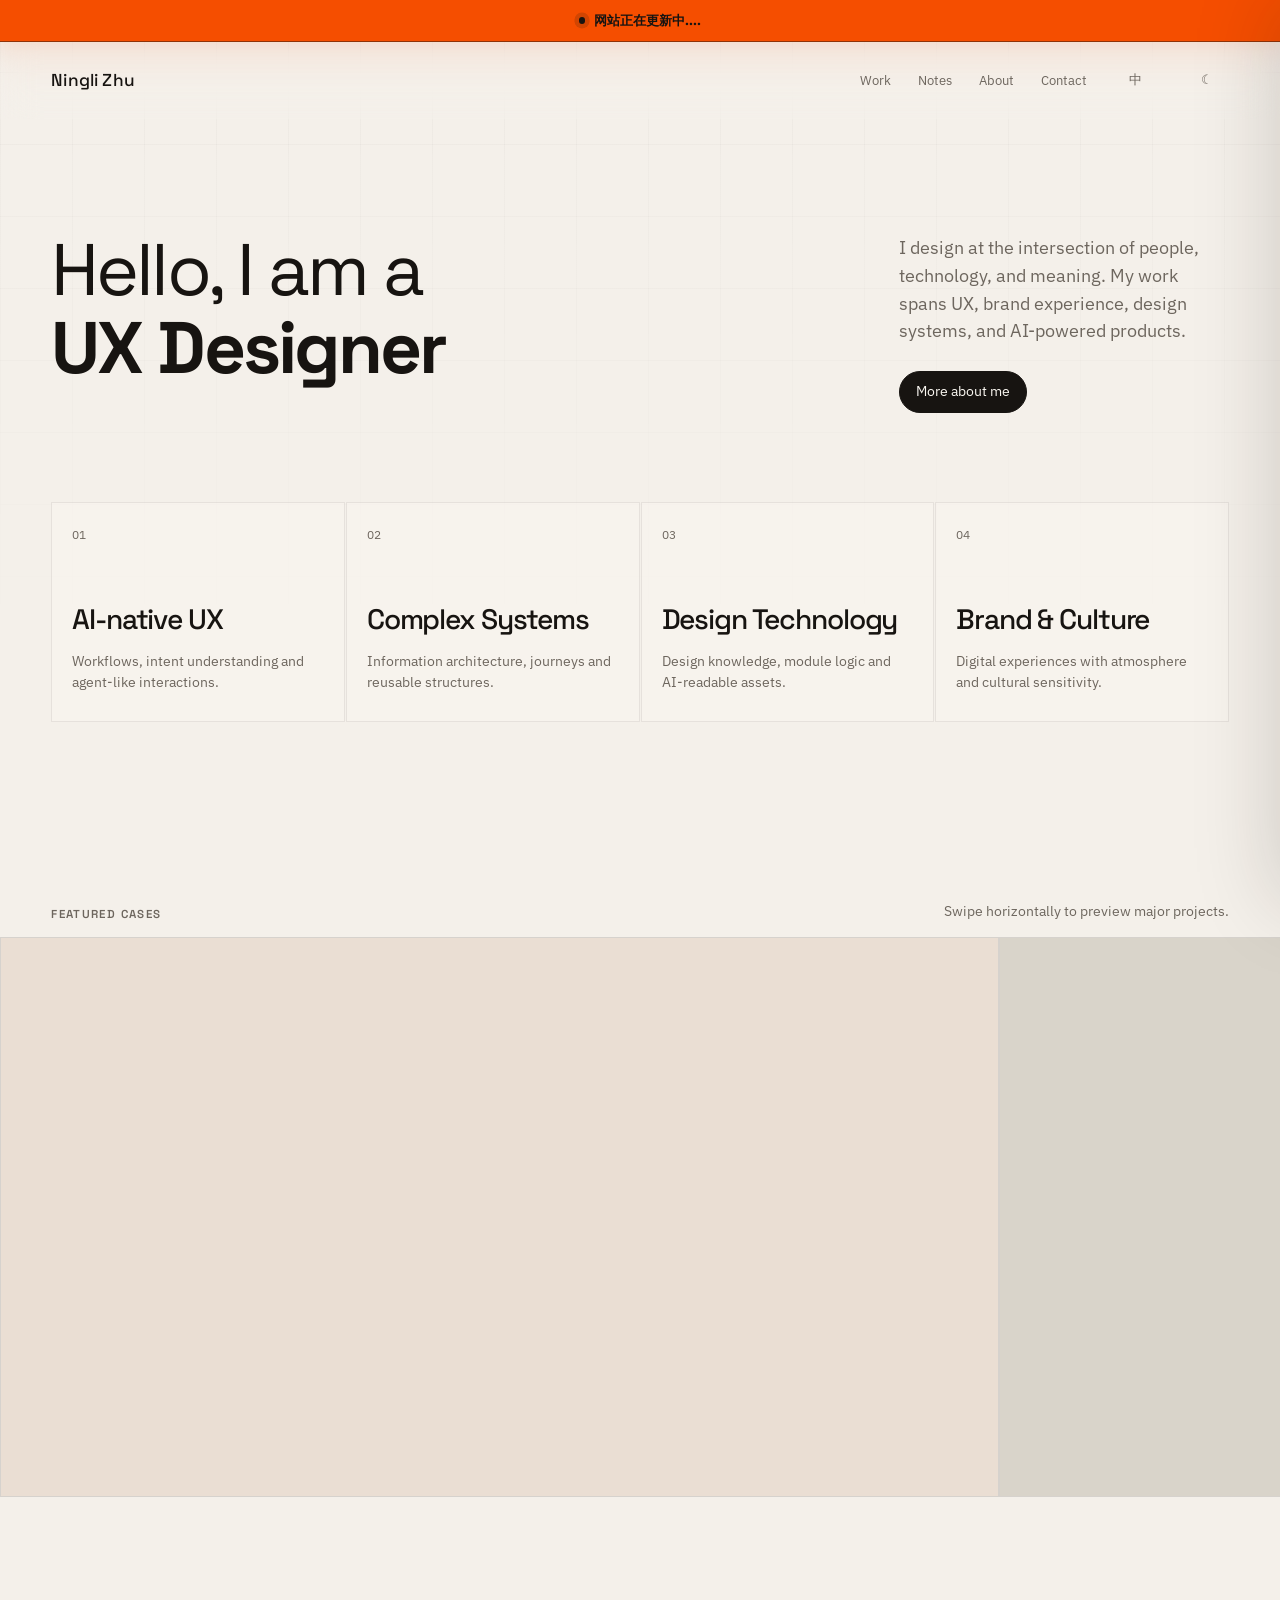
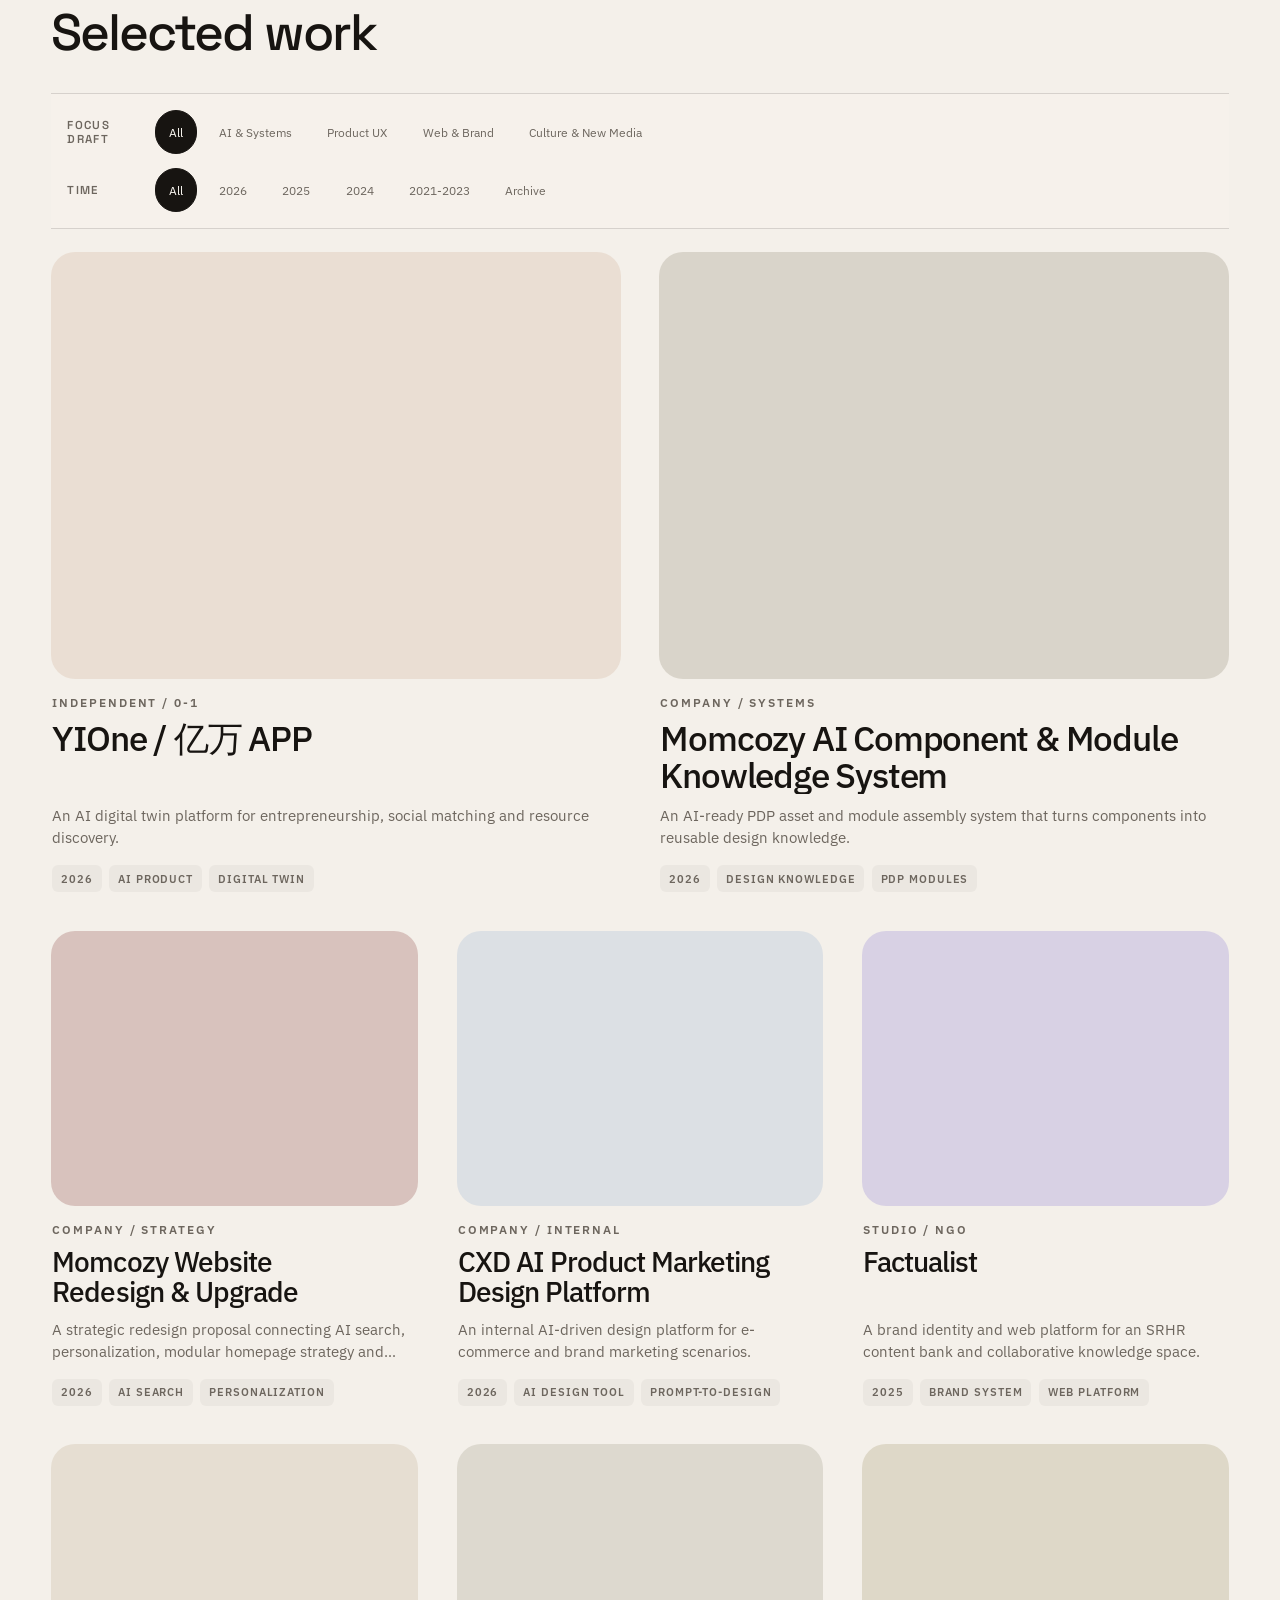
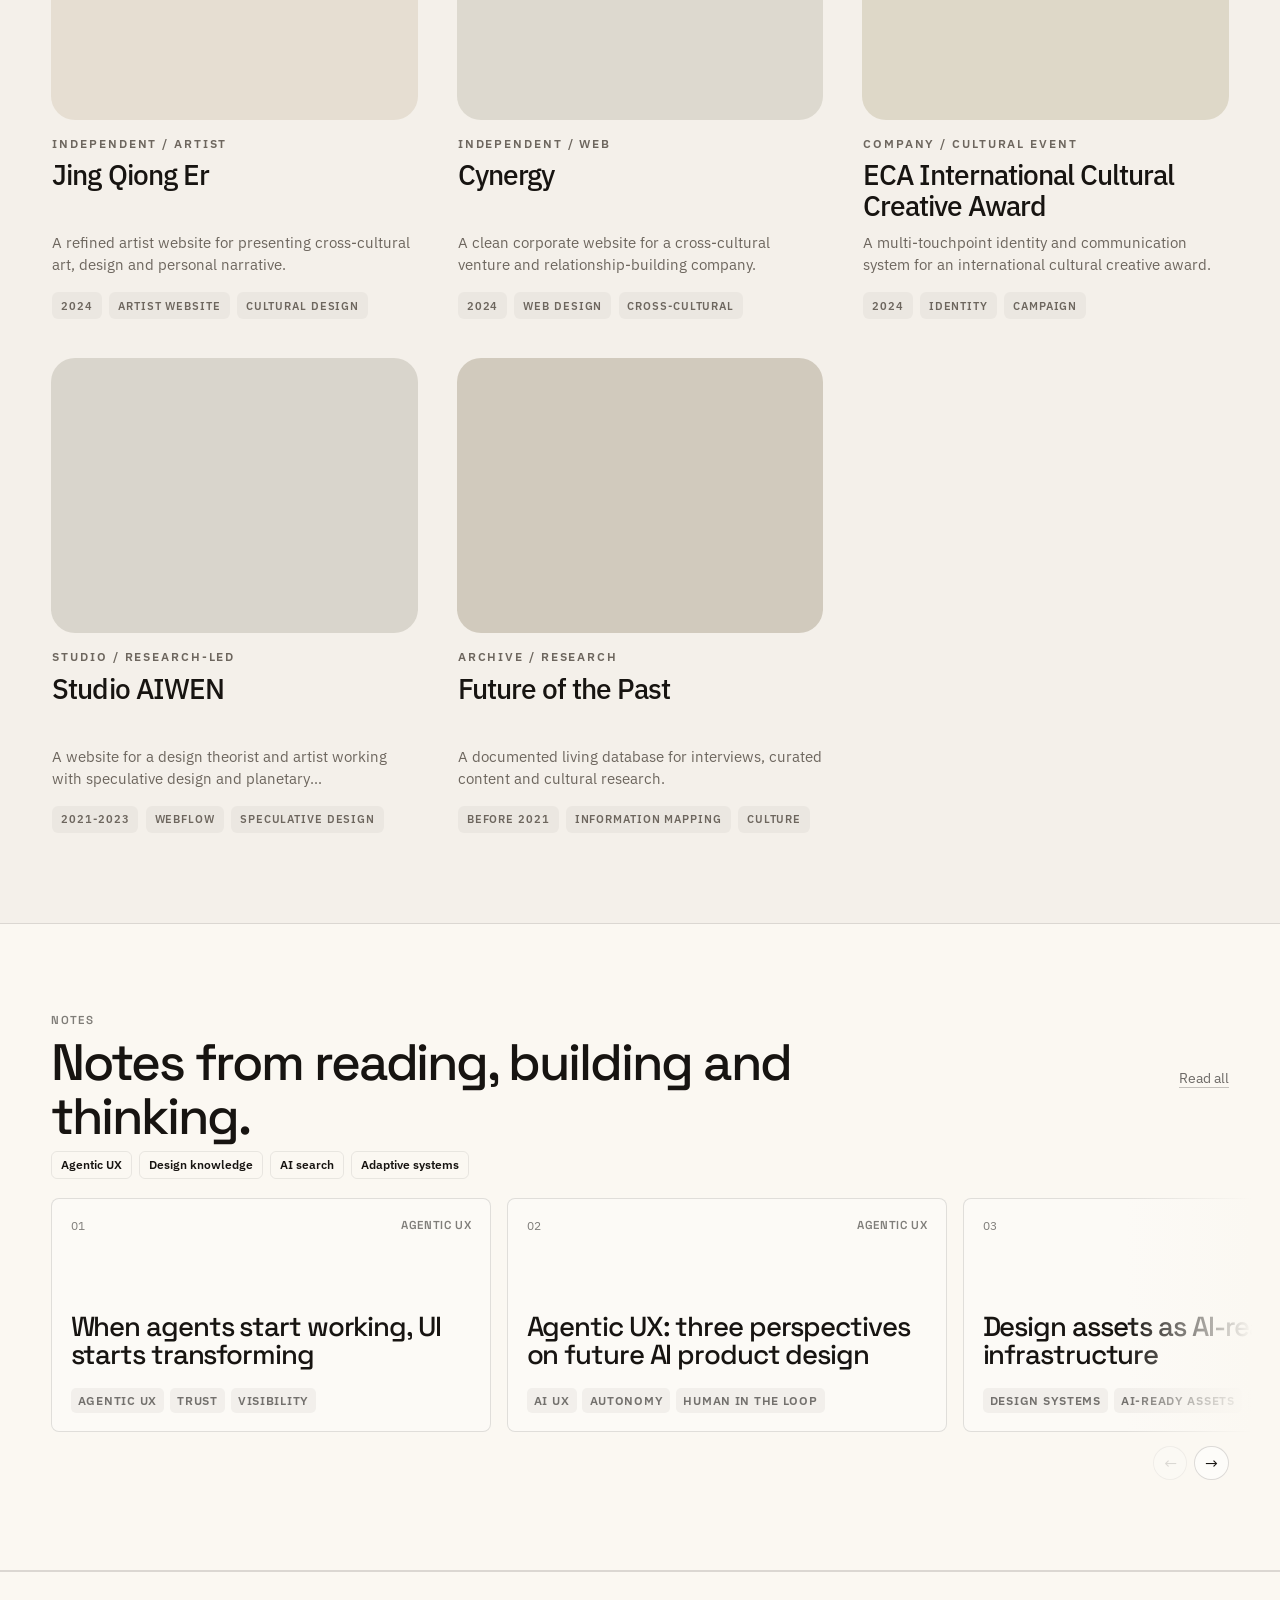
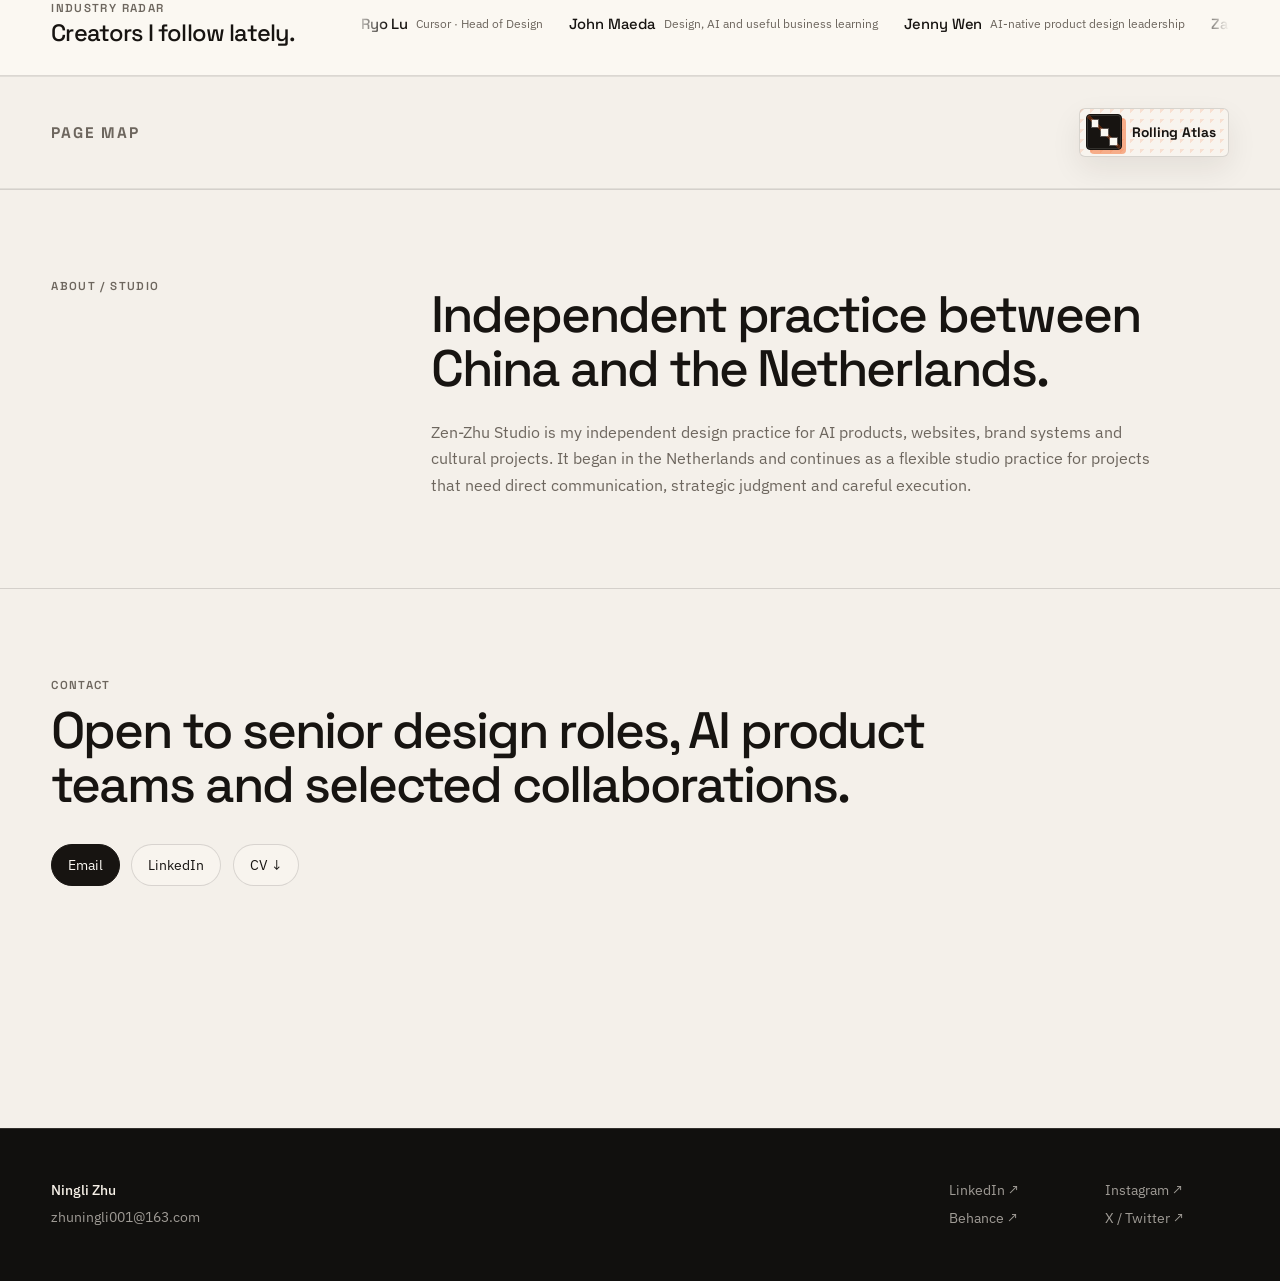
==== commit f72f749d: "Update portfolio previews and off-clock images" ====
--- a/prototype/index.html
+++ b/prototype/index.html
@@ -17,7 +17,7 @@
       rel="stylesheet"
       href="https://fonts.googleapis.com/css2?family=IBM+Plex+Sans:wght@300;400;500;600;700&family=Space+Grotesk:wght@400;500;600;700&display=swap"
     />
-    <link rel="stylesheet" href="./styles.css" />
+    <link rel="stylesheet" href="./styles.css?v=20260802-work-cards" />
   </head>
   <body>
     <aside class="notify-bar" aria-label="Site notice">
@@ -153,17 +153,8 @@
 
         <div class="section-heading">
           <div>
-            <p class="eyebrow" data-i18n="work.eyebrow">Selected work</p>
-            <h2 data-i18n="work.heading">
-              A visual index across AI-native products, product UX, websites,
-              brand systems and cultural projects.
-            </h2>
-          </div>
-          <p data-i18n="work.copy">
-            Focus labels are intentionally provisional. The cards also carry
-            context labels such as independent practice, company work, studio
-            projects and archive work.
-          </p>
+            <h2 data-i18n="work.heading">Selected work</h2>
+          </div>
         </div>
 
         <div class="filter-panel" aria-label="Work filters">
@@ -206,7 +197,7 @@
             </div>
           </div>
 
-          <div class="filter-summary" data-filter-summary>
+          <div class="filter-summary" data-filter-summary hidden>
             Showing all selected work
           </div>
         </div>
@@ -440,6 +431,6 @@
     <div class="panel-scrim" data-panel-scrim></div>
     <div class="cursor-aura" data-cursor-aura aria-hidden="true"></div>
 
-    <script src="./script.js"></script>
+    <script src="./script.js?v=20260802-work-cards"></script>
   </body>
 </html>
--- a/prototype/styles.css
+++ b/prototype/styles.css
@@ -731,6 +731,7 @@
   padding-block: clamp(1.15rem, 2.4vw, 1.8rem);
   border-top: 1px solid var(--line);
   border-bottom: 1px solid var(--line);
+  background: #fbf8f2;
 }
 
 .radar-layout {
@@ -816,25 +817,21 @@
   gap: 0.5rem;
   align-items: center;
   min-width: max-content;
-  min-height: 44px;
-  padding: 0.72rem 0.82rem;
-  border: 1px solid var(--soft-line);
-  border-radius: 8px;
-  background: rgba(251, 248, 242, 0.52);
+  min-height: 32px;
+  padding: 0.42rem 0.55rem;
+  border: 0;
+  background: transparent;
 }
 
 a.radar-person {
   transition:
     opacity 180ms var(--ease),
-    color 180ms var(--ease),
-    border-color 180ms var(--ease),
-    background 180ms var(--ease);
+    color 180ms var(--ease);
 }
 
 a.radar-person:hover,
 a.radar-person:focus-visible {
-  border-color: rgba(23, 20, 17, 0.24);
-  background: rgba(251, 248, 242, 0.82);
+  color: var(--ink);
   opacity: 1;
   outline: none;
 }
@@ -859,11 +856,10 @@
   display: inline-grid;
   flex: 0 0 auto;
   place-items: center;
-  min-width: 44px;
-  min-height: 44px;
-  border: 1px solid var(--soft-line);
-  border-radius: 8px;
-  background: rgba(251, 248, 242, 0.42);
+  min-width: 32px;
+  min-height: 32px;
+  border: 0;
+  background: transparent;
   color: var(--muted);
   font-family: var(--font-heading);
   font-size: 1rem;
@@ -872,13 +868,12 @@
 
 body[data-theme="dark"] .radar-person,
 body[data-theme="dark"] .radar-more {
-  background: rgba(244, 239, 230, 0.04);
+  background: transparent;
 }
 
 body[data-theme="dark"] a.radar-person:hover,
 body[data-theme="dark"] a.radar-person:focus-visible {
-  border-color: rgba(244, 239, 230, 0.28);
-  background: rgba(244, 239, 230, 0.08);
+  color: var(--ink);
 }
 
 @media (prefers-reduced-motion: reduce) {
@@ -988,8 +983,9 @@
   padding: clamp(1rem, 2.3vw, 1.6rem);
   border-top: 1px solid rgba(23, 20, 17, 0.12);
   background: rgba(244, 240, 234, 0.84);
-  opacity: 1;
-  transform: translateY(0);
+  opacity: 0;
+  pointer-events: none;
+  transform: translateY(102%);
   transition:
     opacity 220ms var(--ease),
     transform 220ms var(--ease);
@@ -1003,6 +999,7 @@
 .featured-card:hover .featured-info,
 .featured-card:focus-visible .featured-info {
   opacity: 1;
+  pointer-events: auto;
   transform: translateY(0);
 }
 
@@ -1128,6 +1125,10 @@
   font-size: 0.78rem;
 }
 
+.filter-summary[hidden] {
+  display: none;
+}
+
 .work-grid {
   display: grid;
   grid-template-columns: repeat(6, 1fr);
@@ -1213,28 +1214,24 @@
   position: relative;
   display: grid;
   place-items: center;
-  min-height: 290px;
+  width: 100%;
+  aspect-ratio: 4 / 3;
+  min-height: 0;
   overflow: hidden;
-  border: 1px solid var(--line);
   border-radius: var(--radius-media);
   background: var(--project-surface);
 }
 
 .project-card.large .project-visual {
-  min-height: clamp(420px, 34vw, 620px);
+  aspect-ratio: 4 / 3;
 }
 
 .project-card.medium .project-visual {
-  min-height: clamp(320px, 27vw, 440px);
+  aspect-ratio: 4 / 3;
 }
 
 .project-visual::before {
-  position: absolute;
-  inset: clamp(1rem, 2.2vw, 1.65rem);
-  content: "";
-  border-top: 1px solid rgba(23, 20, 17, 0.16);
-  border-bottom: 1px solid rgba(23, 20, 17, 0.12);
-  opacity: 0.52;
+  display: none;
 }
 
 .project-visual::after {
@@ -1258,56 +1255,12 @@
     opacity 280ms var(--ease);
 }
 
-.project-cover-head,
-.project-cover-evidence {
-  display: flex;
-  flex-wrap: wrap;
-  gap: 0.45rem;
-  align-items: center;
-}
-
-.project-cover-head {
-  justify-content: space-between;
-  color: rgba(23, 20, 17, 0.62);
-  font-family: var(--font-body);
-  font-size: clamp(0.68rem, 0.82vw, 0.78rem);
-  font-weight: 600;
-  letter-spacing: 0.12em;
-  text-transform: uppercase;
-}
-
-.image-placeholder strong {
-  max-width: 82%;
-  color: rgba(23, 20, 17, 0.78);
-  font-family: var(--font-heading);
-  font-size: clamp(1.35rem, 2.3vw, 2.7rem);
-  font-weight: 600;
-  letter-spacing: -0.04em;
-  line-height: 1.04;
-}
-
-.project-cover-evidence span {
-  padding: 0.42rem 0.54rem;
-  border: 1px solid rgba(23, 20, 17, 0.16);
-  border-radius: var(--radius-small);
-  color: rgba(23, 20, 17, 0.68);
-  font-size: 0.72rem;
-  font-weight: 600;
-  line-height: 1;
-}
-
 body[data-theme="dark"] .image-placeholder {
   background: transparent;
 }
 
 body[data-theme="dark"] .project-visual::before {
-  border-color: rgba(23, 20, 17, 0.16);
-}
-
-body[data-theme="dark"] .project-cover-head,
-body[data-theme="dark"] .image-placeholder strong,
-body[data-theme="dark"] .project-cover-evidence span {
-  color: rgba(23, 20, 17, 0.72);
+  display: none;
 }
 
 .project-content {
@@ -1322,12 +1275,18 @@
 }
 
 .project-title {
+  display: -webkit-box;
   max-width: 92%;
+  min-height: 2.16em;
+  overflow: hidden;
   font-family: var(--font-heading);
   font-size: clamp(1.65rem, 2.7vw, 3.4rem);
   font-weight: 500;
   letter-spacing: -0.04em;
   line-height: 1.04;
+  text-overflow: ellipsis;
+  -webkit-box-orient: vertical;
+  -webkit-line-clamp: 2;
 }
 
 body[data-language="en"] .project-title {
@@ -1353,32 +1312,17 @@
 }
 
 .project-desc {
+  display: -webkit-box;
   max-width: 620px;
+  min-height: 2.96em;
   margin-top: 0.7rem;
+  overflow: hidden;
   color: var(--muted);
   font-size: clamp(0.92rem, 1.1vw, 1.08rem);
   line-height: 1.48;
-}
-
-.project-evidence {
-  display: flex;
-  flex-wrap: wrap;
-  gap: 0.45rem;
-  margin-top: 0.88rem;
-}
-
-.project-evidence span {
-  padding: 0.44rem 0.56rem;
-  border: 1px solid var(--soft-line);
-  border-radius: var(--radius-small);
-  color: var(--ink);
-  font-size: 0.75rem;
-  font-weight: 600;
-  line-height: 1;
-}
-
-body[data-theme="dark"] .project-evidence span {
-  color: var(--ink);
+  text-overflow: ellipsis;
+  -webkit-box-orient: vertical;
+  -webkit-line-clamp: 2;
 }
 
 .project-tags {
@@ -1813,6 +1757,14 @@
   font-size: clamp(2.7rem, 5.3vw, 6.1rem);
 }
 
+.notes-hero-copy h1 span {
+  display: block;
+}
+
+.notes-hero-copy h1 span + span {
+  margin-top: 0.18em;
+}
+
 .notes-hero-copy > p:not(.eyebrow) {
   max-width: 700px;
   margin-top: 1.35rem;
@@ -2659,16 +2611,27 @@
 .about-signal-grid {
   display: flex;
   flex-wrap: wrap;
-  gap: 0.65rem;
+  gap: 0.32rem 0.85rem;
   border: 0;
 }
 
 .about-signal-grid div {
+  position: relative;
   min-height: 0;
-  padding: 0.52rem 0.82rem;
-  border: 1px solid var(--line);
-  border-radius: 999px;
-  background: rgba(251, 248, 242, 0.34);
+  padding: 0;
+  border: 0;
+  background: transparent;
+}
+
+.about-signal-grid div:not(:last-child)::after {
+  margin-left: 0.85rem;
+  color: rgba(23, 20, 17, 0.32);
+  content: "/";
+  font-size: 0.82rem;
+}
+
+body[data-theme="dark"] .about-signal-grid div:not(:last-child)::after {
+  color: rgba(244, 239, 230, 0.3);
 }
 
 .about-signal-grid span {
@@ -2683,13 +2646,14 @@
 }
 
 .about-signal-grid p {
+  display: inline;
   margin: 0;
   color: var(--muted);
   font-family: var(--font-body);
-  font-size: clamp(0.86rem, 1vw, 0.98rem);
+  font-size: clamp(0.82rem, 0.95vw, 0.92rem);
   font-weight: 400;
-  letter-spacing: -0.012em;
-  line-height: 1.1;
+  letter-spacing: 0;
+  line-height: 1.35;
 }
 
 .about-records {
@@ -3440,11 +3404,12 @@
   .project-card.large .project-visual,
   .project-card.medium .project-visual,
   .project-visual {
-    min-height: 300px;
+    aspect-ratio: 4 / 3;
+    min-height: 0;
   }
 
   .project-card.large .project-visual {
-    min-height: 330px;
+    min-height: 0;
   }
 
   .project-panel {
@@ -3507,6 +3472,33 @@
     grid-template-columns: 1fr;
   }
 
+  .capability-section {
+    grid-template-columns: repeat(2, minmax(0, 1fr));
+    gap: 0.5rem;
+    padding-block: 0.75rem 1.2rem;
+  }
+
+  .capability-card {
+    min-height: 112px;
+    padding: 0.78rem;
+  }
+
+  .capability-card h2 {
+    margin-top: 1rem;
+    font-size: clamp(1rem, 5vw, 1.28rem);
+    line-height: 1.08;
+  }
+
+  .capability-card p {
+    margin-top: 0.42rem;
+    font-size: 0.78rem;
+    line-height: 1.38;
+  }
+
+  .capability-card span {
+    font-size: 0.68rem;
+  }
+
   .industry-radar {
     padding-block: 1.35rem;
   }
@@ -3548,7 +3540,7 @@
   .project-card.large .project-visual,
   .project-card.medium .project-visual,
   .project-visual {
-    min-height: 255px;
+    min-height: 0;
   }
 
   .project-empty {
@@ -3560,7 +3552,24 @@
   }
 
   .notes-hero-copy h1 {
-    font-size: clamp(2.4rem, 13vw, 4.6rem);
+    font-size: clamp(3.45rem, 16vw, 5.15rem);
+  }
+
+  .notes-hero-copy h1 span + span {
+    max-width: 21rem;
+    margin-top: 0.75rem;
+    font-size: clamp(1.42rem, 6.2vw, 2rem);
+    letter-spacing: -0.02em;
+    line-height: 1.12;
+  }
+
+  body[data-language="zh"] .notes-hero-copy h1 {
+    font-size: clamp(3rem, 13vw, 4.35rem);
+  }
+
+  body[data-language="zh"] .notes-hero-copy h1 span + span {
+    font-size: clamp(1.35rem, 5.8vw, 1.9rem);
+    line-height: 1.18;
   }
 
   .notes-constellation,
@@ -3629,6 +3638,7 @@
 
   .featured-info {
     grid-template-columns: 1fr;
+    display: none;
   }
 
   .filter-row {
@@ -3664,16 +3674,33 @@
     flex: 0 0 auto;
   }
 
+  .work-grid {
+    grid-auto-columns: minmax(82vw, 1fr);
+    grid-auto-flow: column;
+    grid-template-columns: none;
+    gap: 1rem;
+    margin-inline: -0.25rem;
+    overflow-x: auto;
+    padding: 0 0.25rem 0.4rem;
+    scroll-snap-type: inline mandatory;
+    scrollbar-width: none;
+  }
+
+  .work-grid::-webkit-scrollbar {
+    display: none;
+  }
+
   .project-card,
   .project-card.large,
   .project-card.medium {
-    grid-column: span 1;
+    grid-column: auto;
+    scroll-snap-align: start;
   }
 
   .project-card.large .project-visual,
   .project-card.medium .project-visual,
   .project-visual {
-    min-height: 260px;
+    min-height: 0;
   }
 
   .project-title,
@@ -3688,8 +3715,25 @@
     line-height: 1.16;
   }
 
+  .project-desc {
+    display: none;
+  }
+
+  .project-tags {
+    margin-top: 0.72rem;
+  }
+
   .about-signal-grid {
-    grid-template-columns: 1fr;
+    gap: 0.26rem 0.62rem;
+  }
+
+  .about-signal-grid div:not(:last-child)::after {
+    margin-left: 0.62rem;
+    font-size: 0.78rem;
+  }
+
+  .about-signal-grid p {
+    font-size: 0.82rem;
   }
 
   .path-table article,
@@ -4471,22 +4515,12 @@
   .project-card.large .project-visual,
   .project-card.medium .project-visual,
   .project-visual {
-    min-height: 228px;
+    min-height: 0;
   }
 
   .image-placeholder {
     width: 84%;
     height: 70%;
-  }
-
-  .image-placeholder strong {
-    max-width: 92%;
-    font-size: clamp(1.18rem, 6.2vw, 1.85rem);
-  }
-
-  .project-cover-head,
-  .project-cover-evidence span {
-    font-size: 0.66rem;
   }
 
   .contact-section {
@@ -4815,7 +4849,6 @@
 body[data-language="zh"] .nav a,
 body[data-language="zh"] .button,
 body[data-language="zh"] .filter-chip,
-body[data-language="zh"] .project-evidence span,
 body[data-language="zh"] .project-tags span,
 body[data-language="zh"] .footer-identity,
 body[data-language="zh"] .footer-links,
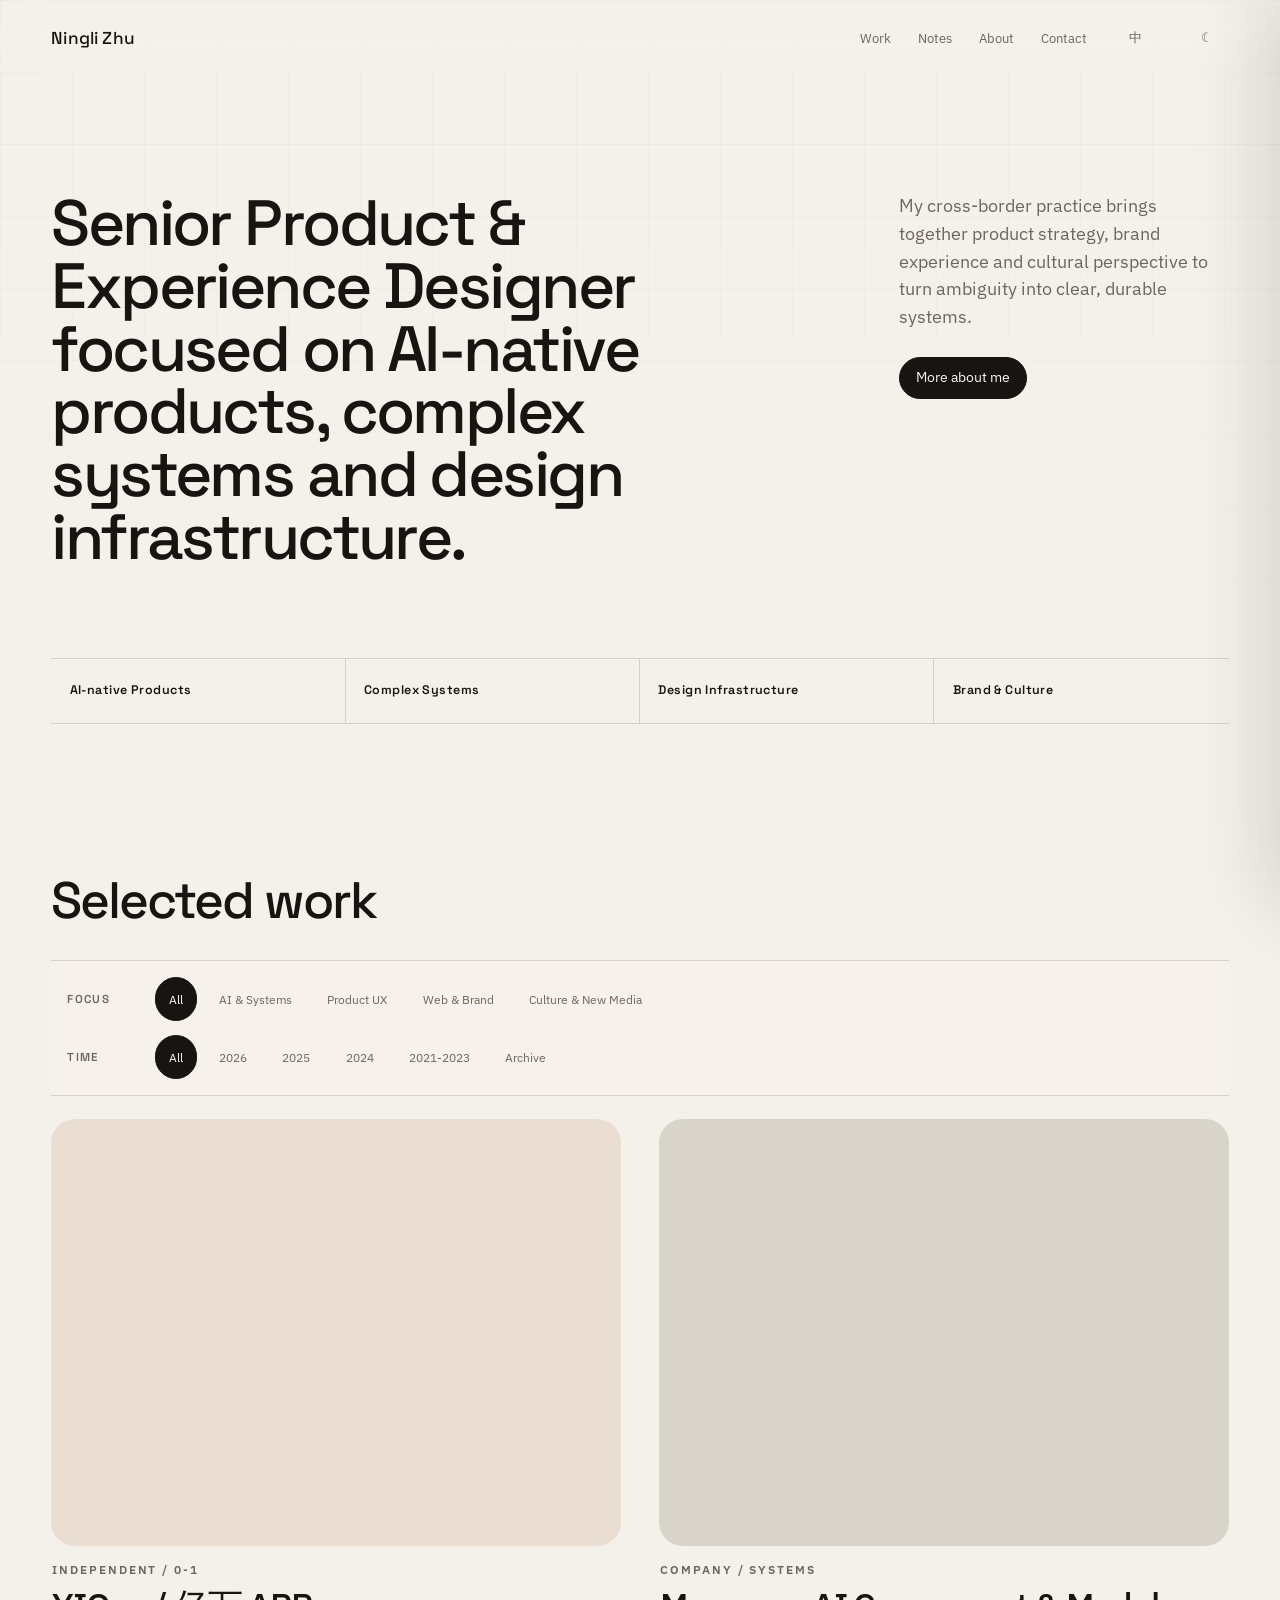
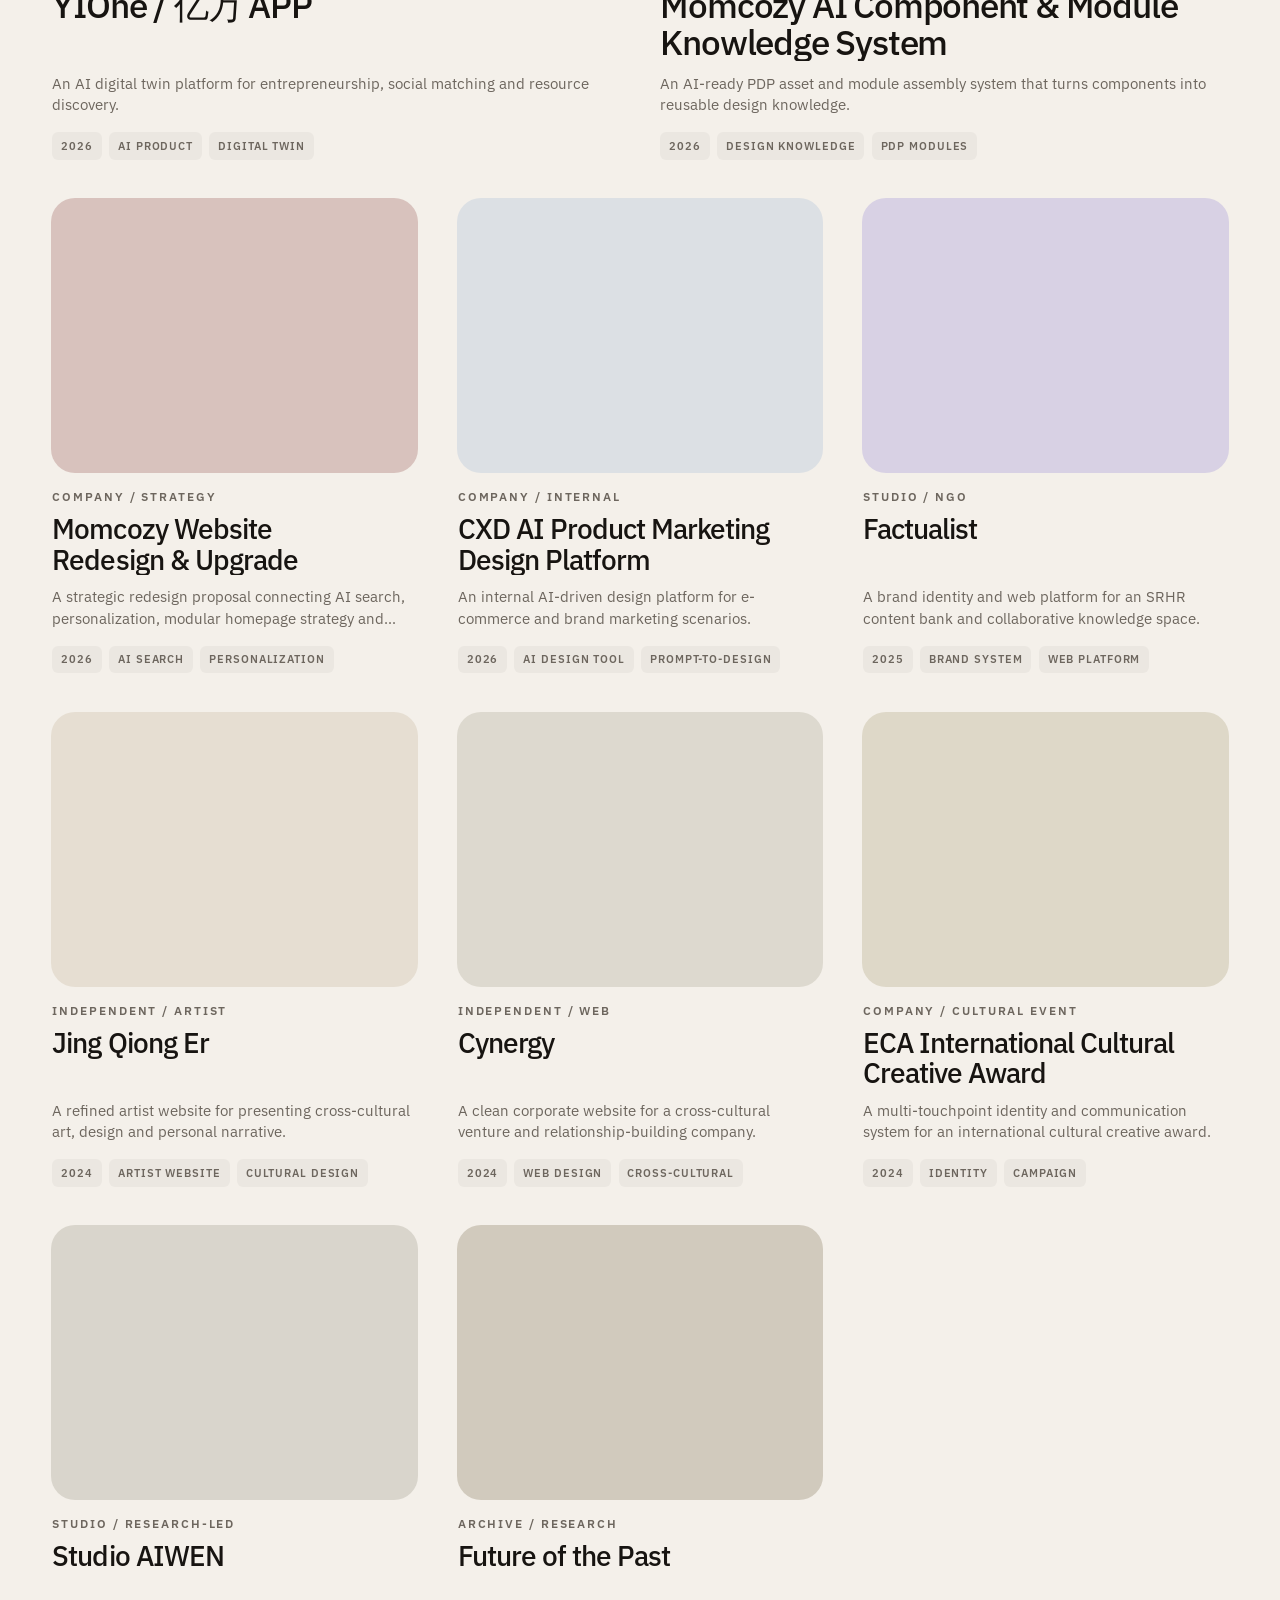
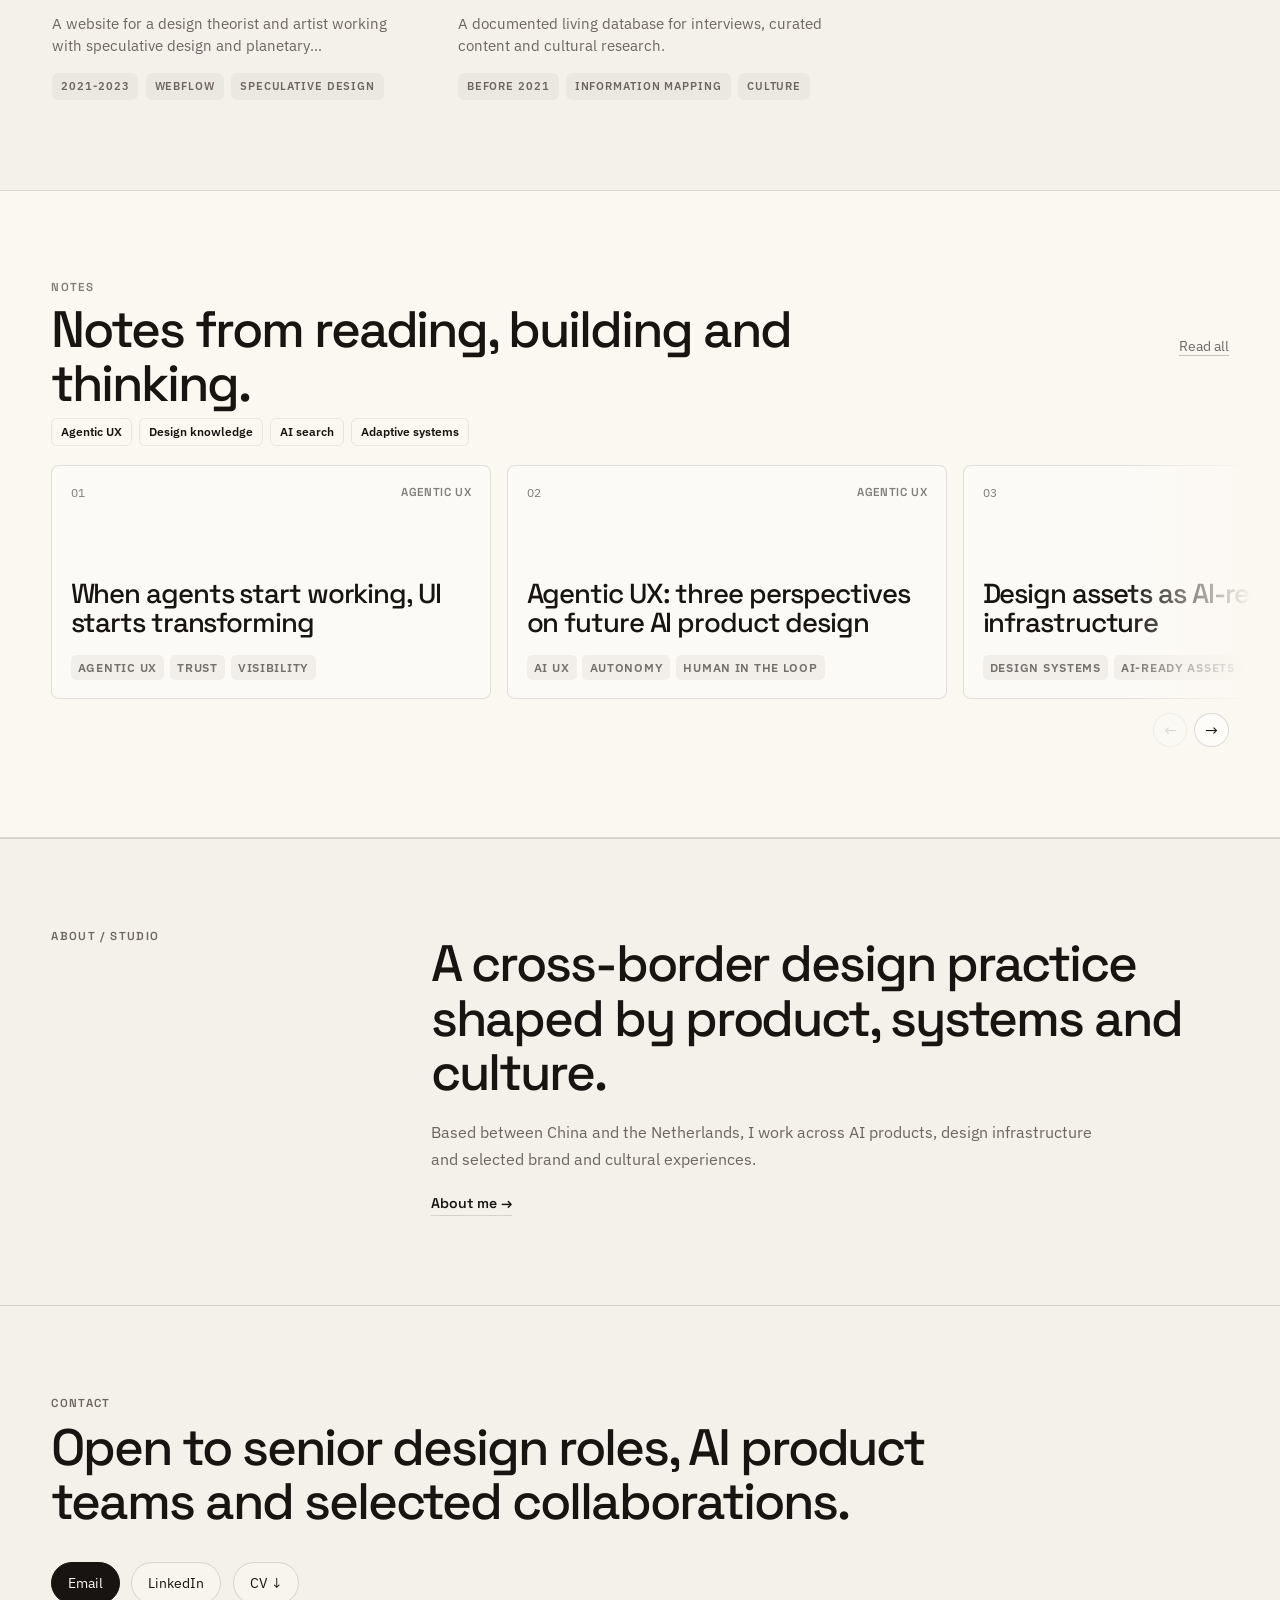
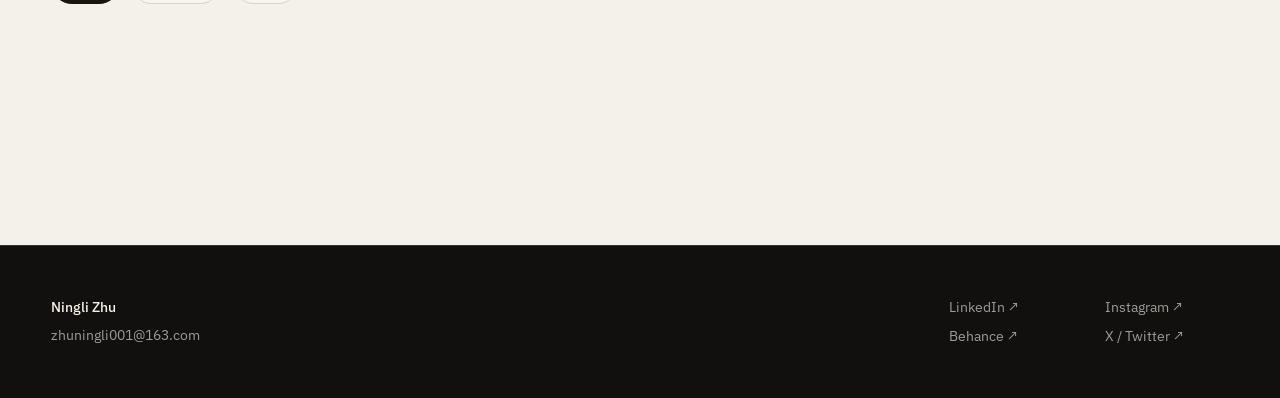
==== commit 9f365c1c: "Refine homepage narrative and archive update" ====
--- a/prototype/index.html
+++ b/prototype/index.html
@@ -17,13 +17,9 @@
       rel="stylesheet"
       href="https://fonts.googleapis.com/css2?family=IBM+Plex+Sans:wght@300;400;500;600;700&family=Space+Grotesk:wght@400;500;600;700&display=swap"
     />
-    <link rel="stylesheet" href="./styles.css?v=20260802-work-cards" />
+    <link rel="stylesheet" href="./styles.css?v=20260926-home-subtraction" />
   </head>
   <body>
-    <aside class="notify-bar" aria-label="Site notice">
-      <span class="notify-dot" aria-hidden="true"></span>
-      <p>网站正在更新中....</p>
-    </aside>
 
     <header class="site-header" data-header>
       <a class="brand" href="#top" aria-label="Ningli Zhu home">
@@ -74,23 +70,15 @@
     <main id="top">
       <section class="hero section">
         <div class="hero-grid">
-          <h1 class="hero-title">
-            <span class="hero-title-static" data-i18n="hero.static">
-              Hello, I am a
-            </span>
-            <span
-              class="hero-title-rotator"
-              data-role-rotator
-              aria-live="polite"
-            >
-              UX Designer
-            </span>
+          <h1 class="hero-title" data-i18n="hero.heading">
+            Senior Product &amp; Experience Designer focused on AI-native products,
+            complex systems and design infrastructure.
           </h1>
           <div class="hero-copy">
             <p data-i18n="hero.copy">
-              I design at the intersection of people, technology, and meaning.
-              My work spans UX, brand experience, design systems, and
-              AI-powered products.
+              My cross-border practice brings together product strategy, brand
+              experience and cultural perspective to turn ambiguity into clear,
+              durable systems.
             </p>
             <a
               class="button primary hero-more-link"
@@ -104,53 +92,23 @@
       </section>
 
       <section class="section capability-section" aria-label="Capabilities">
-        <div class="capability-card">
-          <span>01</span>
-          <h2 data-i18n="capabilities.ai.title">AI-native UX</h2>
-          <p data-i18n="capabilities.ai.desc">
-            Workflows, intent understanding and agent-like interactions.
-          </p>
-        </div>
-        <div class="capability-card">
-          <span>02</span>
-          <h2 data-i18n="capabilities.systems.title">Complex Systems</h2>
-          <p data-i18n="capabilities.systems.desc">
-            Information architecture, journeys and reusable structures.
-          </p>
-        </div>
-        <div class="capability-card">
-          <span>03</span>
-          <h2 data-i18n="capabilities.tech.title">Design Technology</h2>
-          <p data-i18n="capabilities.tech.desc">
-            Design knowledge, module logic and AI-readable assets.
-          </p>
-        </div>
-        <div class="capability-card">
-          <span>04</span>
-          <h2 data-i18n="capabilities.culture.title">Brand & Culture</h2>
-          <p data-i18n="capabilities.culture.desc">
-            Digital experiences with atmosphere and cultural sensitivity.
-          </p>
+        <div class="capability-strip">
+          <span class="capability-item" data-i18n="capabilities.ai.title">
+            AI-native Products
+          </span>
+          <span class="capability-item" data-i18n="capabilities.systems.title">
+            Complex Systems
+          </span>
+          <span class="capability-item" data-i18n="capabilities.tech.title">
+            Design Infrastructure
+          </span>
+          <span class="capability-item" data-i18n="capabilities.culture.title">
+            Brand &amp; Culture
+          </span>
         </div>
       </section>
 
       <section class="section work-section" id="work">
-        <div class="featured-work" aria-label="Featured work carousel">
-          <div class="featured-work-head">
-            <p class="eyebrow" data-i18n="featured.eyebrow">
-              Featured cases
-            </p>
-            <p data-i18n="featured.hint">
-              Swipe horizontally to preview major projects.
-            </p>
-          </div>
-          <div
-            class="featured-rail"
-            data-featured-rail
-            aria-live="polite"
-          ></div>
-        </div>
-
         <div class="section-heading">
           <div>
             <h2 data-i18n="work.heading">Selected work</h2>
@@ -160,7 +118,7 @@
         <div class="filter-panel" aria-label="Work filters">
           <div class="filter-row">
             <span class="filter-label" data-i18n="filters.focus">
-              Focus draft
+              Focus
             </span>
             <div class="filter-options" data-filter-group="focus">
               <button class="filter-chip active" data-value="all" data-i18n="filters.all">
@@ -246,98 +204,21 @@
         </div>
       </section>
 
-      <section class="section industry-radar" aria-labelledby="industry-radar-title">
-        <div class="radar-layout">
-          <div class="radar-heading">
-            <p class="eyebrow" data-i18n="radar.eyebrow">Industry radar</p>
-            <h2 id="industry-radar-title" data-i18n="radar.heading">
-              Creators I follow lately.
-            </h2>
-          </div>
-          <div
-            class="radar-marquee"
-            aria-label="People Ningli follows"
-            tabindex="0"
-          >
-            <div class="radar-track">
-              <div class="radar-list">
-                <a class="radar-person" href="https://ryo.lu/" target="_blank" rel="noreferrer">
-                  <strong>Ryo Lu</strong>
-                  <span data-i18n="radar.ryo">Cursor · Head of Design</span>
-                </a>
-                <a class="radar-person" href="https://www.youtube.com/@usefulmba" target="_blank" rel="noreferrer">
-                  <strong>John Maeda</strong>
-                  <span data-i18n="radar.maeda">Design, AI and useful business learning</span>
-                </a>
-                <div class="radar-person">
-                  <strong>Jenny Wen</strong>
-                  <span data-i18n="radar.jenny">AI-native product design leadership</span>
-                </div>
-                <a class="radar-person" href="https://substack.com/@zarazhang" target="_blank" rel="noreferrer">
-                  <strong>Zara Zhang</strong>
-                  <span data-i18n="radar.zara">AI product and GTM writing</span>
-                </a>
-                <a class="radar-person" href="https://substack.com/@marieclairedean" target="_blank" rel="noreferrer">
-                  <strong>MC Dean</strong>
-                  <span data-i18n="radar.mc">Design leadership and AI UX writing</span>
-                </a>
-                <div class="radar-person">
-                  <strong>Guo Yu 郭宇</strong>
-                  <span data-i18n="radar.guoyu">Former Chief Designer at Baidu</span>
-                </div>
-                <div class="radar-person">
-                  <strong>课代表 立正</strong>
-                  <span data-i18n="radar.lizheng">AI builder community and product learning</span>
-                </div>
-                <span class="radar-more" aria-label="More people">...</span>
-              </div>
-            </div>
-          </div>
-        </div>
-      </section>
-
-      <section
-        class="section rolling-atlas-entry"
-        aria-labelledby="rolling-atlas-title"
-      >
-        <h2 id="rolling-atlas-title" data-i18n="atlasEntry.heading">
-          Page map
-        </h2>
-        <a
-          class="rolling-atlas-link"
-          href="./career-atlas-preview.html"
-          aria-label="Open Rolling Atlas, a small bookmark draw game"
-        >
-          <span class="rolling-atlas-die" aria-hidden="true">
-            <span></span>
-            <span></span>
-            <span></span>
-            <span></span>
-            <span></span>
-            <span></span>
-            <span></span>
-            <span></span>
-            <span></span>
-          </span>
-          <span class="rolling-atlas-name" data-i18n="atlasEntry.title">
-            Rolling Atlas
-          </span>
-        </a>
-      </section>
+
 
       <section class="section about-preview" id="about">
         <p class="eyebrow" data-i18n="about.eyebrow">About / Studio</p>
         <div>
           <h2 data-i18n="about.heading">
-            Independent practice between China and the Netherlands.
+            A cross-border design practice shaped by product, systems and culture.
           </h2>
           <p data-i18n="about.copy">
-            Zen-Zhu Studio is my independent design practice for AI products,
-            websites, brand systems and cultural projects. It began in the
-            Netherlands and continues as a flexible studio practice for projects
-            that need direct communication, strategic judgment and careful
-            execution.
+            Based between China and the Netherlands, I work across AI products,
+            design infrastructure and selected brand and cultural experiences.
           </p>
+          <a class="about-preview-link" href="./about.html" data-i18n="about.link">
+            About me →
+          </a>
         </div>
       </section>
 
--- a/prototype/styles.css
+++ b/prototype/styles.css
@@ -103,41 +103,6 @@
   -webkit-tap-highlight-color: transparent;
 }
 
-.notify-bar {
-  display: flex;
-  align-items: center;
-  justify-content: center;
-  gap: 0.58rem;
-  min-height: 42px;
-  padding: 0.62rem clamp(1.25rem, 4vw, 4.5rem);
-  border-bottom: 1px solid color-mix(in srgb, var(--color-attention-panel) 54%, var(--ink));
-  background: var(--color-attention-panel);
-  color: var(--color-attention-panel-ink);
-  font-family: var(--font-heading);
-  font-size: 0.82rem;
-  font-weight: 700;
-  line-height: 1.35;
-  text-align: center;
-  box-shadow: 0 8px 24px rgba(var(--color-attention-rgb), 0.18);
-}
-
-.notify-bar p {
-  margin: 0;
-}
-
-.notify-dot {
-  flex: 0 0 auto;
-  width: 0.42rem;
-  height: 0.42rem;
-  border-radius: var(--radius-round);
-  background: var(--color-attention-panel-ink);
-  box-shadow: 0 0 0 0.28rem rgba(23, 20, 17, 0.16);
-}
-
-body[data-theme="dark"] .notify-bar {
-  border-bottom-color: rgba(var(--color-attention-rgb), 0.36);
-  box-shadow: 0 8px 24px rgba(0, 0, 0, 0.28);
-}
 
 .site-header {
   position: sticky;
@@ -442,37 +407,12 @@
 }
 
 .hero-title {
-  display: grid;
-  gap: 0.08em;
-}
-
-.hero-title-static {
-  display: block;
-  font-weight: 400;
-}
-
-.hero-title-rotator {
-  display: block;
-  min-height: 1.04em;
-  color: var(--ink);
-  font-weight: 700;
-  transition:
-    opacity 260ms var(--ease),
-    transform 260ms var(--ease),
-    filter 260ms var(--ease);
-}
-
-.hero-title-rotator.is-changing {
-  opacity: 0;
-  transform: translateY(0.18em);
-  filter: blur(4px);
+  max-width: 16ch;
+  font-size: clamp(2.6rem, 5vw, 5.8rem);
+  text-wrap: balance;
 }
 
 @media (prefers-reduced-motion: reduce) {
-  .hero-title-rotator {
-    transition: none;
-  }
-
   .bright-presence:hover::after,
   .bright-presence:focus-visible::after {
     animation: none;
@@ -576,56 +516,32 @@
 }
 
 .capability-section {
-  display: grid;
-  grid-template-columns: repeat(4, 1fr);
-  gap: 1px;
-  padding-top: 0;
-}
-
-.capability-card {
-  min-height: 220px;
-  padding: 1.25rem;
-  border: 1px solid var(--soft-line);
-  background: rgba(251, 248, 242, 0.38);
-  transition:
-    transform 220ms var(--ease),
-    background 220ms var(--ease),
-    border-color 220ms var(--ease);
-}
-
-body[data-theme="dark"] .capability-card {
-  background: rgba(244, 239, 230, 0.04);
-}
-
-.capability-card:hover {
-  transform: translateY(-4px);
-  border-color: rgba(23, 20, 17, 0.22);
-  background: rgba(251, 248, 242, 0.74);
-}
-
-body[data-theme="dark"] .capability-card:hover {
-  border-color: rgba(244, 239, 230, 0.22);
-  background: rgba(244, 239, 230, 0.08);
-}
-
-.capability-card span {
-  color: var(--muted);
-  font-size: 0.72rem;
-}
-
-.capability-card h2 {
-  margin-top: 3.6rem;
+  padding-block: 0 clamp(2rem, 4vw, 3.5rem);
+}
+
+.capability-strip {
+  display: grid;
+  grid-template-columns: repeat(4, minmax(0, 1fr));
+  border-top: 1px solid var(--line);
+  border-bottom: 1px solid var(--line);
+}
+
+.capability-item {
+  display: flex;
+  align-items: center;
+  min-height: 64px;
+  padding: 0.9rem 1.15rem;
+  border-right: 1px solid var(--line);
+  color: var(--ink);
   font-family: var(--font-heading);
-  font-size: clamp(1.35rem, 2.2vw, 2.2rem);
-  font-weight: 500;
-  letter-spacing: -0.04em;
-}
-
-.capability-card p {
-  margin-top: 0.9rem;
-  color: var(--muted);
-  font-size: 0.9rem;
-  line-height: 1.45;
+  font-size: clamp(0.78rem, 0.95vw, 0.9rem);
+  font-weight: 600;
+  letter-spacing: 0.035em;
+  line-height: 1.25;
+}
+
+.capability-item:last-child {
+  border-right: 0;
 }
 
 .rolling-atlas-entry {
@@ -690,7 +606,7 @@
     linear-gradient(45deg, transparent 46%, rgba(var(--color-attention-rgb), 0.28) 46% 54%, transparent 54%),
     var(--ink);
   box-shadow:
-    4px 4px 0 color-mix(in srgb, var(--color-attention) 42%, transparent),
+    0 8px 18px rgba(var(--color-attention-rgb), 0.18),
     inset 0 0 0 1px rgba(251, 248, 242, 0.12);
 }
 
@@ -727,11 +643,23 @@
   background: var(--bg);
 }
 
+.about-lab-entry > div {
+  display: grid;
+  gap: 0.55rem;
+}
+
+.about-lab-copy {
+  max-width: 52ch;
+  color: var(--muted);
+  font-size: 0.9rem;
+  line-height: 1.55;
+}
+
 .industry-radar {
   padding-block: clamp(1.15rem, 2.4vw, 1.8rem);
   border-top: 1px solid var(--line);
   border-bottom: 1px solid var(--line);
-  background: #fbf8f2;
+  background: var(--panel);
 }
 
 .radar-layout {
@@ -880,148 +808,6 @@
   .radar-track {
     animation: none;
   }
-}
-
-.featured-work {
-  display: grid;
-  gap: 1rem;
-  margin-bottom: clamp(3rem, 7vw, 6rem);
-}
-
-.featured-work-head {
-  display: flex;
-  align-items: end;
-  justify-content: space-between;
-  gap: 1rem;
-}
-
-.featured-work-head > p:not(.eyebrow) {
-  max-width: 320px;
-  color: var(--muted);
-  font-size: 0.86rem;
-  line-height: 1.4;
-  text-align: right;
-}
-
-.featured-rail {
-  display: grid;
-  grid-auto-columns: minmax(78vw, 1120px);
-  grid-auto-flow: column;
-  gap: 0;
-  margin-inline: calc(clamp(1.25rem, 4vw, 4.5rem) * -1);
-  padding: 0 clamp(1.25rem, 4vw, 4.5rem) 0.7rem;
-  overflow-x: auto;
-  overscroll-behavior-x: contain;
-  scroll-snap-type: x mandatory;
-  scrollbar-width: none;
-}
-
-.featured-rail::-webkit-scrollbar {
-  display: none;
-}
-
-.featured-card {
-  position: relative;
-  display: block;
-  min-height: min(62vh, 660px);
-  border: 1px solid var(--line);
-  border-radius: 0;
-  background: rgba(251, 248, 242, 0.28);
-  cursor: pointer;
-  overflow: hidden;
-  scroll-snap-align: start;
-  transition:
-    border-color 220ms var(--ease),
-    transform 220ms var(--ease),
-    background 220ms var(--ease);
-}
-
-body[data-theme="dark"] .featured-card {
-  background: rgba(244, 239, 230, 0.045);
-}
-
-.featured-card:hover {
-  border-color: rgba(23, 20, 17, 0.28);
-}
-
-.featured-card:focus-visible {
-  outline: var(--focus-ring);
-  outline-offset: var(--focus-offset);
-}
-
-body[data-theme="dark"] .featured-card:hover {
-  border-color: rgba(244, 239, 230, 0.28);
-}
-
-.featured-image {
-  position: relative;
-  display: grid;
-  place-items: center;
-  height: min(62vh, 660px);
-  min-height: 420px;
-  padding: clamp(1.2rem, 3vw, 2.4rem);
-  background: var(--project-surface);
-}
-
-.featured-image .image-placeholder {
-  width: min(820px, 72%);
-  height: min(390px, 66%);
-  border-radius: 0;
-}
-
-.featured-card:hover .featured-image .image-placeholder {
-  transform: translate3d(0, -6px, 0) scale(1.025);
-}
-
-.featured-info {
-  position: absolute;
-  inset: auto 0 0;
-  display: grid;
-  grid-template-columns: minmax(80px, 0.18fr) minmax(240px, 0.45fr) 1fr;
-  gap: clamp(1rem, 2vw, 2rem);
-  align-items: start;
-  padding: clamp(1rem, 2.3vw, 1.6rem);
-  border-top: 1px solid rgba(23, 20, 17, 0.12);
-  background: rgba(244, 240, 234, 0.84);
-  opacity: 0;
-  pointer-events: none;
-  transform: translateY(102%);
-  transition:
-    opacity 220ms var(--ease),
-    transform 220ms var(--ease);
-}
-
-body[data-theme="dark"] .featured-info {
-  border-top-color: rgba(244, 239, 230, 0.14);
-  background: rgba(23, 21, 18, 0.84);
-}
-
-.featured-card:hover .featured-info,
-.featured-card:focus-visible .featured-info {
-  opacity: 1;
-  pointer-events: auto;
-  transform: translateY(0);
-}
-
-.featured-info span {
-  color: var(--muted);
-  font-size: 0.78rem;
-  letter-spacing: 0.08em;
-}
-
-.featured-info h3 {
-  font-family: var(--font-heading);
-  font-size: clamp(1.5rem, 2.4vw, 3rem);
-  font-weight: 500;
-  letter-spacing: -0.04em;
-  line-height: 1.02;
-}
-
-.featured-info p {
-  max-width: 520px;
-  color: var(--muted);
-  font-size: clamp(0.92rem, 1.1vw, 1.04rem);
-  line-height: 1.5;
 }
 
 .section-heading {
@@ -2385,11 +2171,28 @@
 }
 
 .about-preview p:not(.eyebrow) {
-  max-width: 740px;
-  margin-top: 1.4rem;
+  max-width: 680px;
+  margin-top: 1.2rem;
   color: var(--muted);
   font-size: 1rem;
   line-height: 1.65;
+}
+
+.about-preview-link {
+  display: inline-flex;
+  width: fit-content;
+  margin-top: 1.35rem;
+  padding-bottom: 0.18rem;
+  border-bottom: 1px solid var(--line);
+  font-family: var(--font-heading);
+  font-size: 0.88rem;
+  font-weight: 600;
+  transition: border-color 180ms var(--ease);
+}
+
+.about-preview-link:hover,
+.about-preview-link:focus-visible {
+  border-color: var(--ink);
 }
 
 .contact-section {
@@ -3356,7 +3159,6 @@
   }
 
   .meta-row,
-  .capability-section,
   .roadmap-grid {
     grid-template-columns: 1fr 1fr;
   }
@@ -3466,37 +3268,33 @@
   }
 
   .meta-row,
-  .capability-section,
   .roadmap-grid,
   .work-grid {
     grid-template-columns: 1fr;
   }
 
-  .capability-section {
+  .hero-title {
+    max-width: 15ch;
+    font-size: clamp(2.65rem, 12.5vw, 4.5rem);
+  }
+
+  .capability-strip {
     grid-template-columns: repeat(2, minmax(0, 1fr));
-    gap: 0.5rem;
-    padding-block: 0.75rem 1.2rem;
-  }
-
-  .capability-card {
-    min-height: 112px;
-    padding: 0.78rem;
-  }
-
-  .capability-card h2 {
-    margin-top: 1rem;
-    font-size: clamp(1rem, 5vw, 1.28rem);
-    line-height: 1.08;
-  }
-
-  .capability-card p {
-    margin-top: 0.42rem;
-    font-size: 0.78rem;
-    line-height: 1.38;
-  }
-
-  .capability-card span {
-    font-size: 0.68rem;
+  }
+
+  .capability-item {
+    min-height: 58px;
+    padding: 0.78rem 0.85rem;
+    border-bottom: 1px solid var(--line);
+    font-size: 0.76rem;
+  }
+
+  .capability-item:nth-child(2) {
+    border-right: 0;
+  }
+
+  .capability-item:nth-last-child(-n + 2) {
+    border-bottom: 0;
   }
 
   .industry-radar {
@@ -3609,37 +3407,6 @@
     border-radius: 24px;
   }
 
-  .featured-work-head {
-    display: grid;
-    align-items: start;
-  }
-
-  .featured-work-head > p:not(.eyebrow) {
-    text-align: left;
-  }
-
-  .featured-rail {
-    grid-auto-columns: minmax(84vw, 1fr);
-  }
-
-  .featured-card {
-    min-height: 340px;
-  }
-
-  .featured-image {
-    height: 340px;
-    min-height: 340px;
-  }
-
-  .featured-image .image-placeholder {
-    width: 82%;
-    height: 64%;
-  }
-
-  .featured-info {
-    grid-template-columns: 1fr;
-    display: none;
-  }
 
   .filter-row {
     position: relative;
@@ -4539,13 +4306,11 @@
   }
 
   .project-card:hover,
-  .project-card.active,
-  .featured-card:hover {
+  .project-card.active {
     transform: none;
   }
 
-  .project-card:hover .image-placeholder,
-  .featured-card:hover .featured-image .image-placeholder {
+  .project-card:hover .image-placeholder {
     transform: none;
     opacity: 1;
   }
@@ -4797,9 +4562,7 @@
 body[data-language="zh"] h2,
 body[data-language="zh"] h3,
 body[data-language="zh"] .brand span,
-body[data-language="zh"] .hero-title-rotator,
 body[data-language="zh"] .project-title,
-body[data-language="zh"] .featured-info h3,
 body[data-language="zh"] .section-heading h2,
 body[data-language="zh"] .radar-heading h2,
 body[data-language="zh"] .about-preview h2,
@@ -4859,10 +4622,6 @@
 }
 
 .button:hover,
-.capability-card:hover,
-.featured-card:hover,
-.featured-card:focus-visible,
-.featured-card:hover .featured-image .image-placeholder,
 .project-card:hover,
 .project-card.active,
 .project-card:hover .image-placeholder,
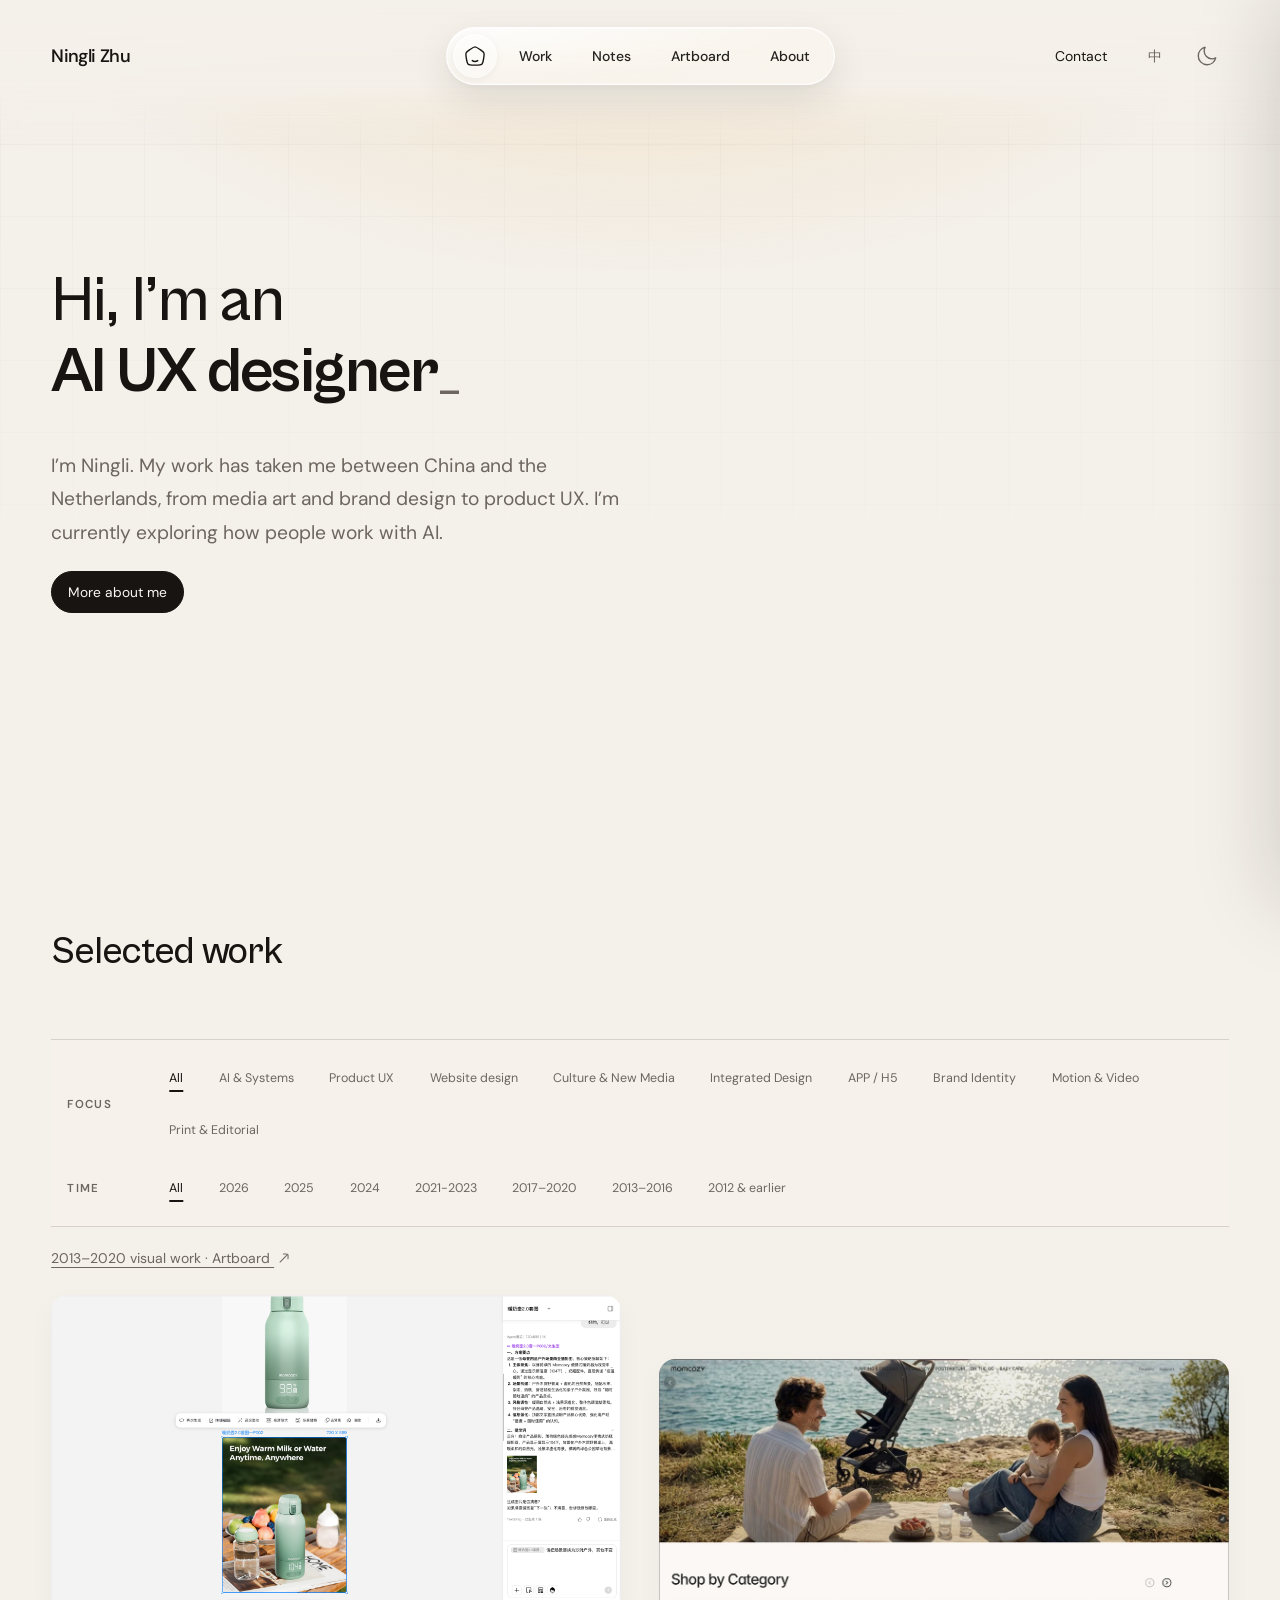
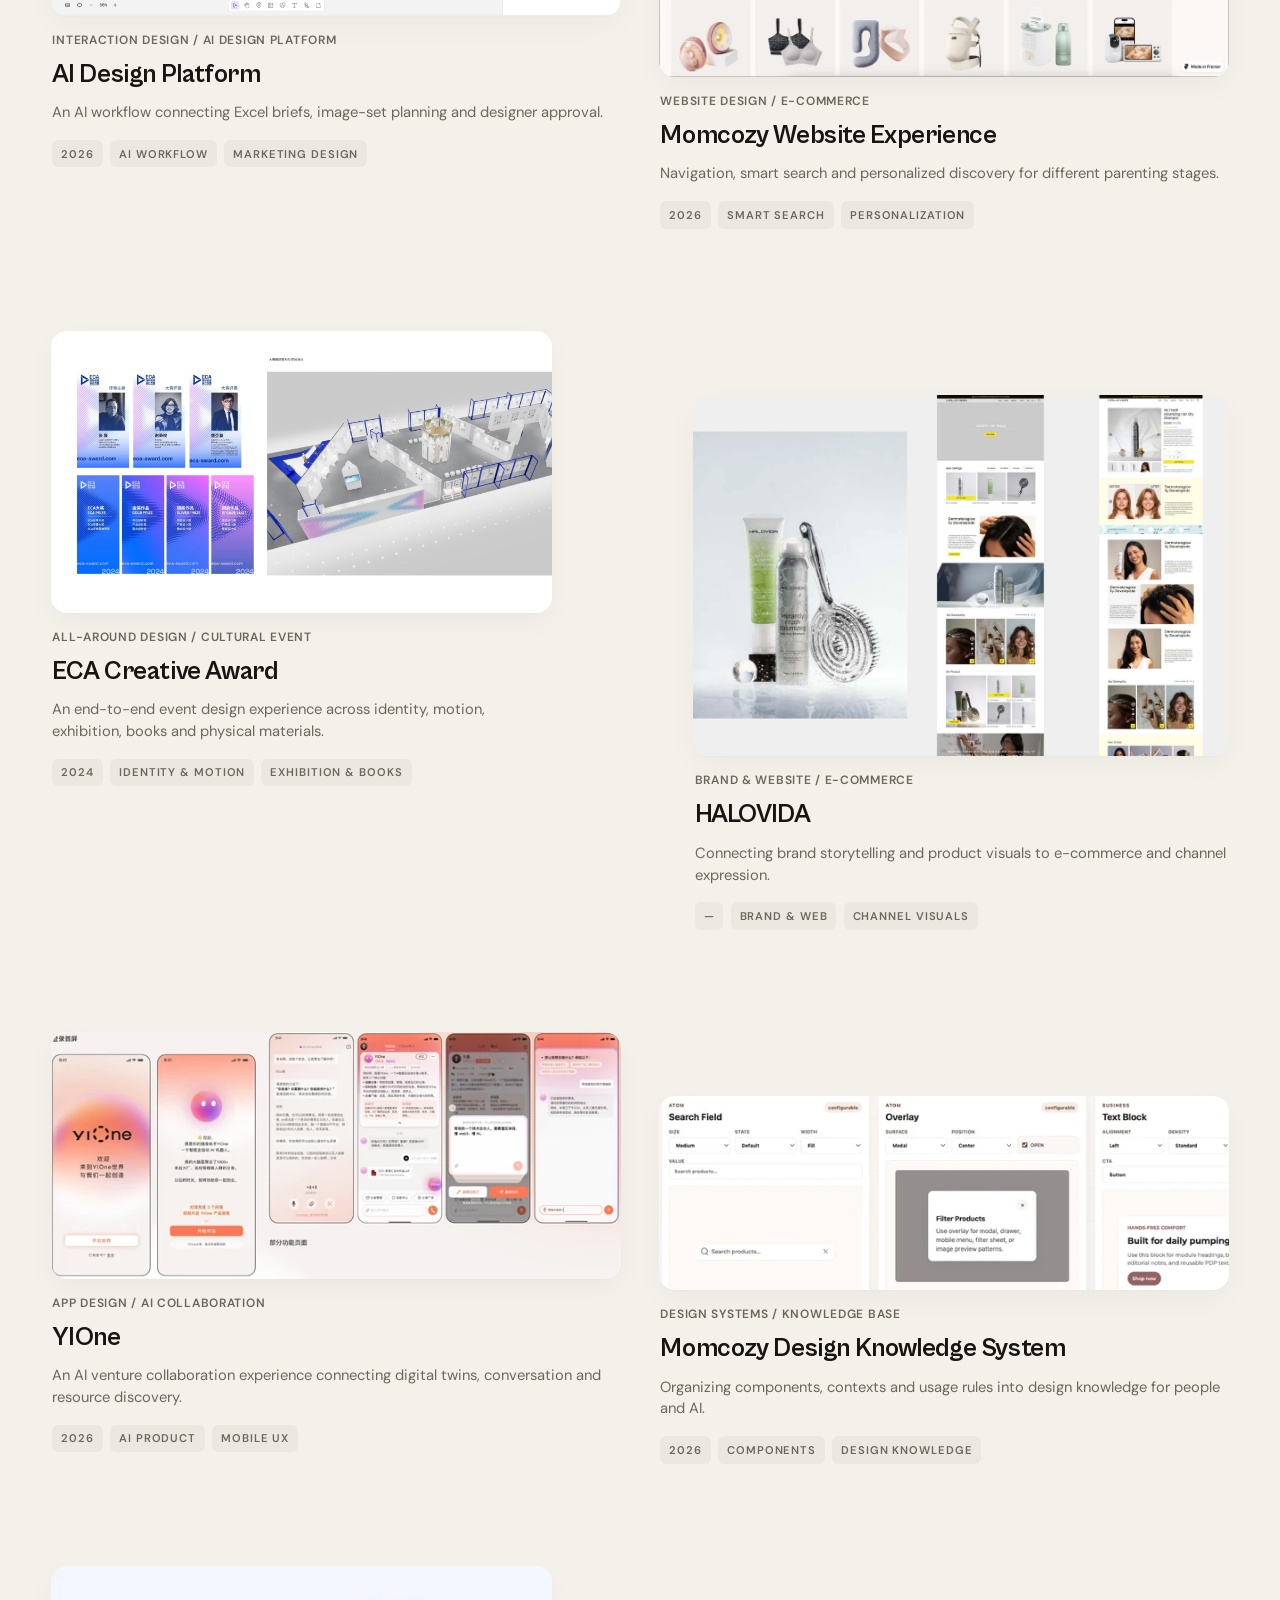
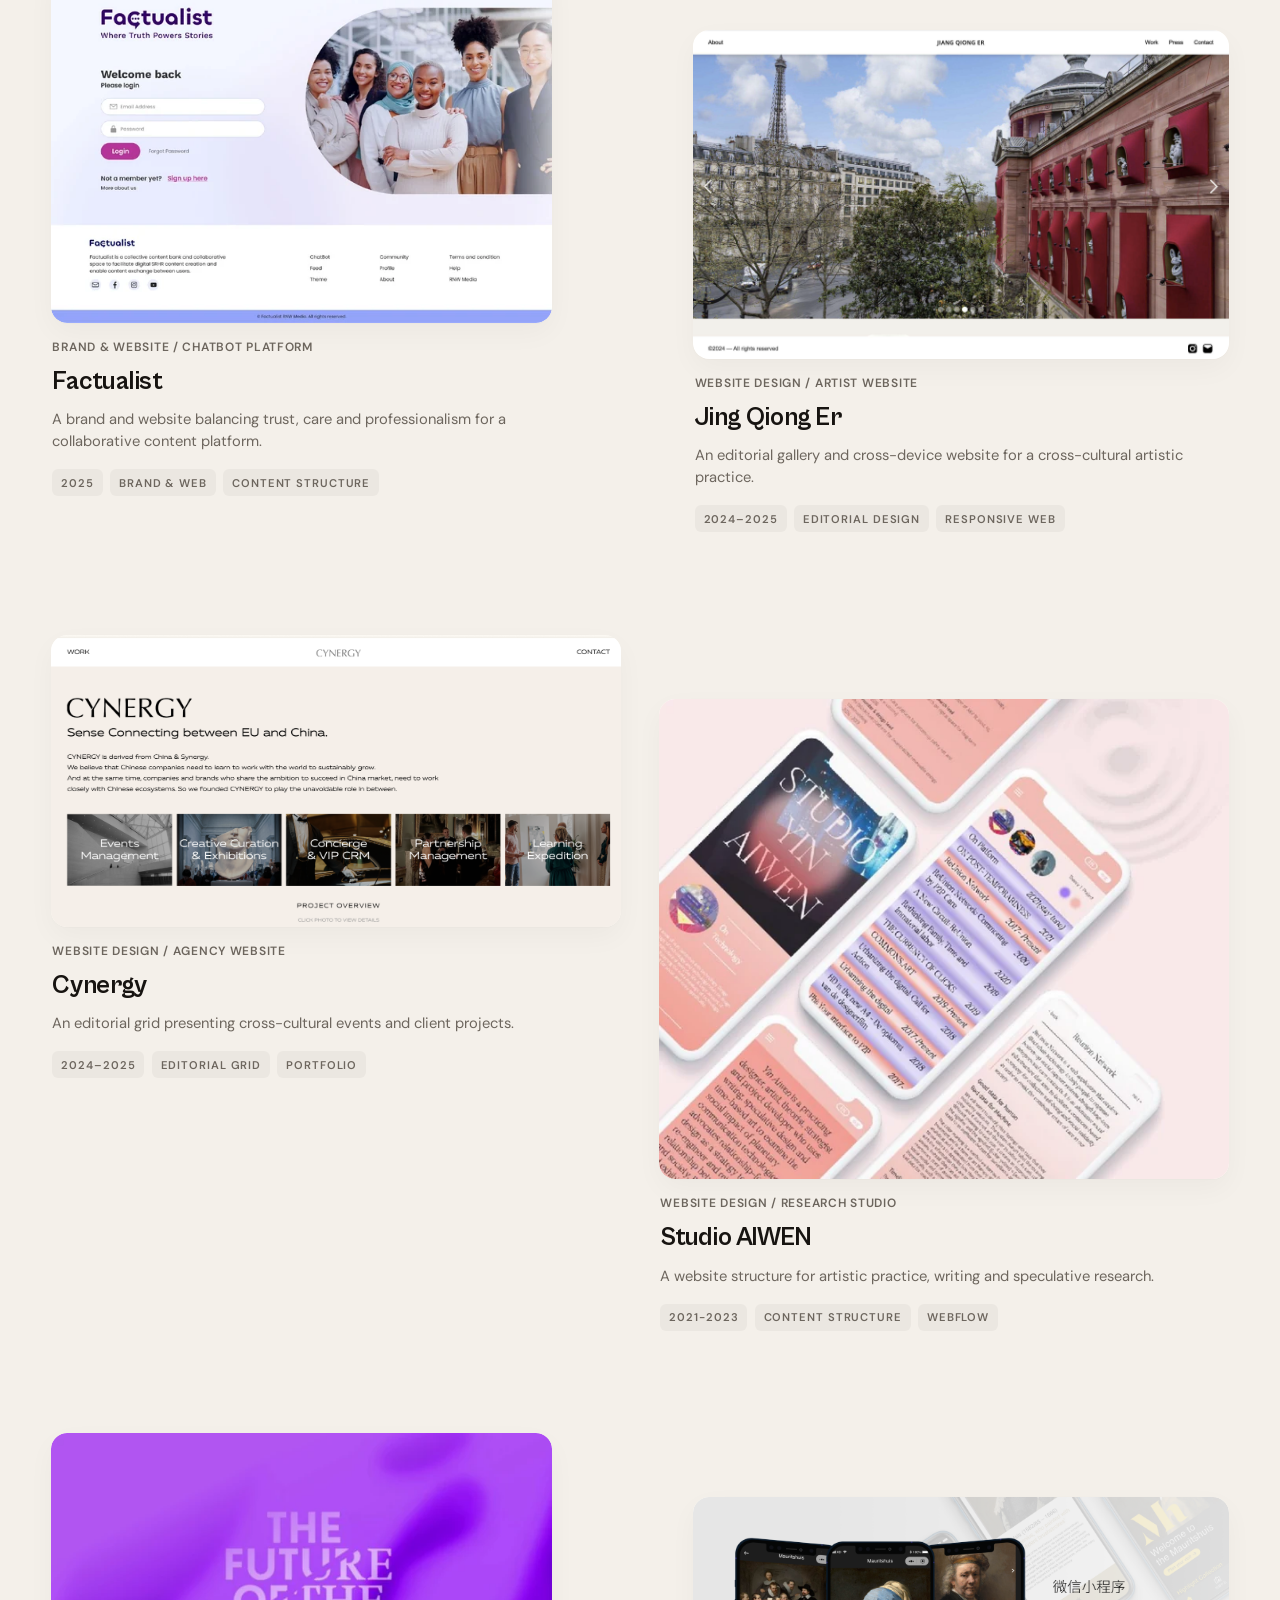
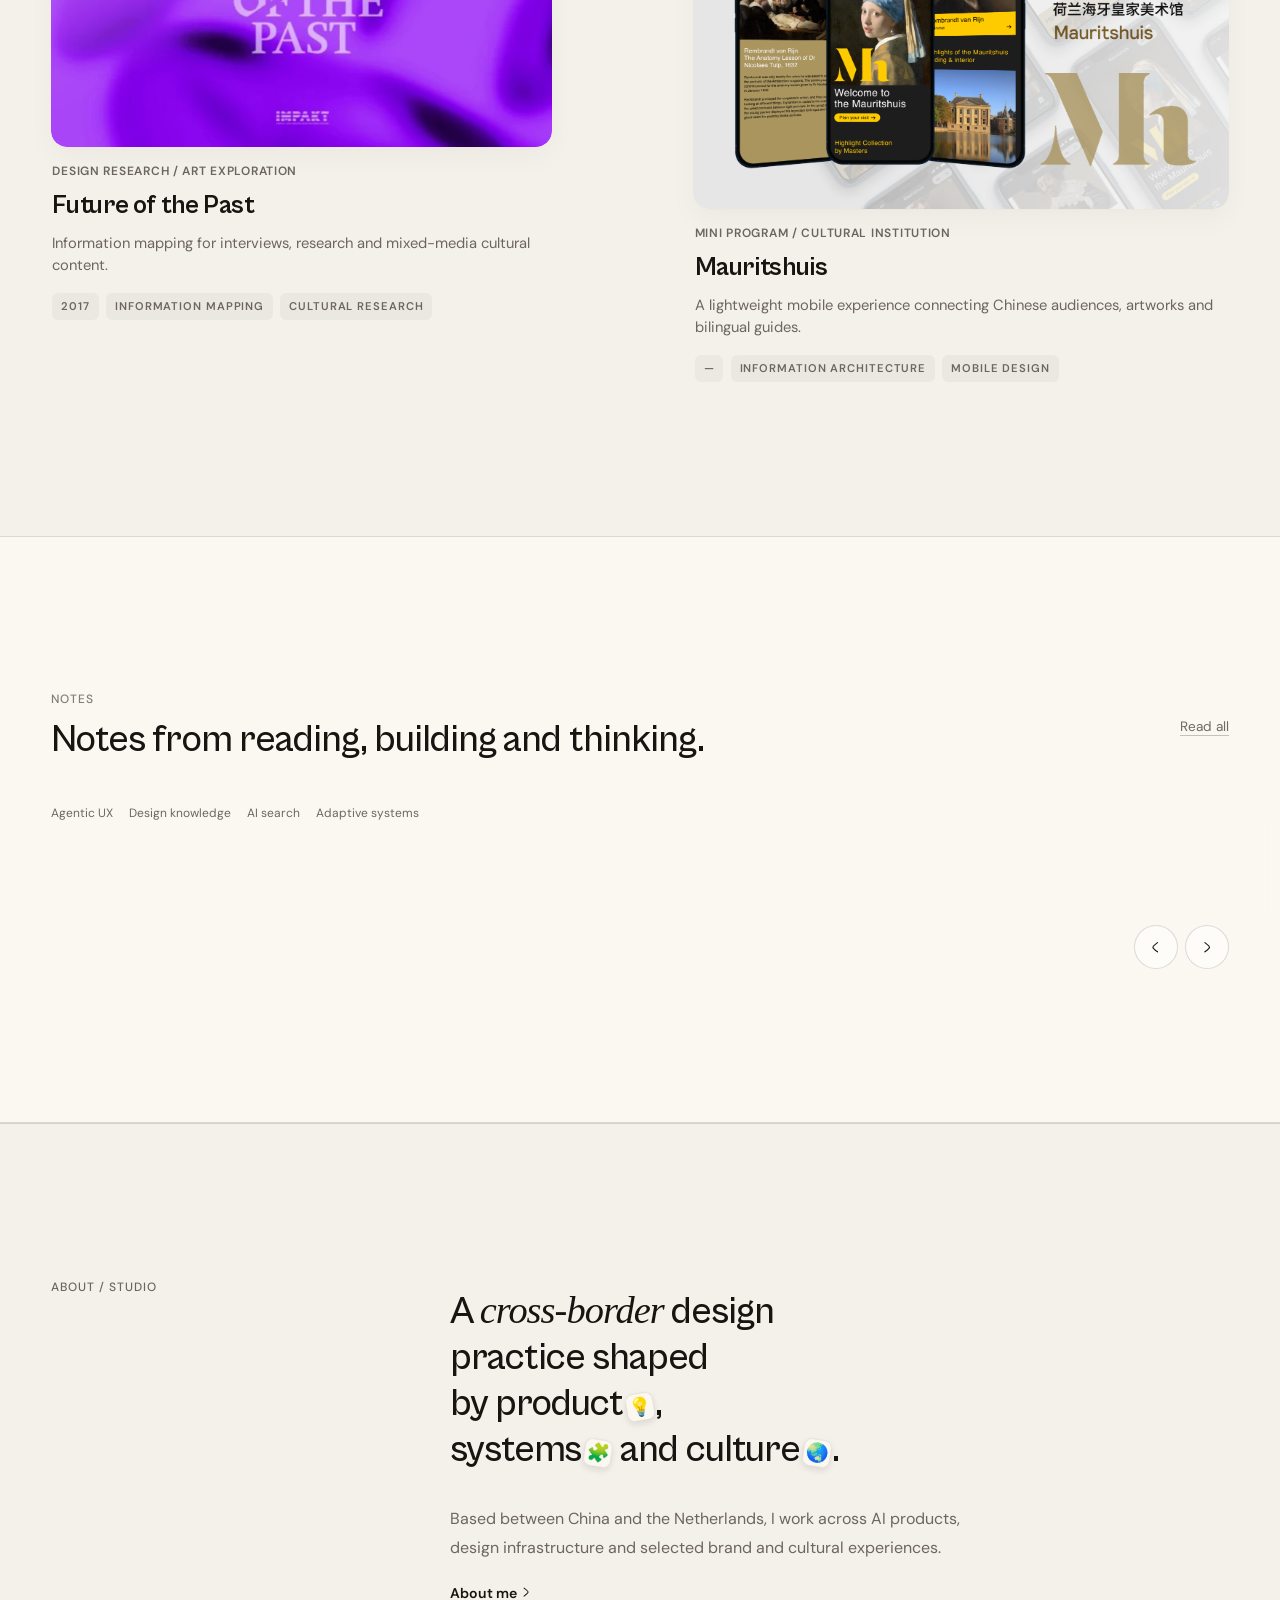
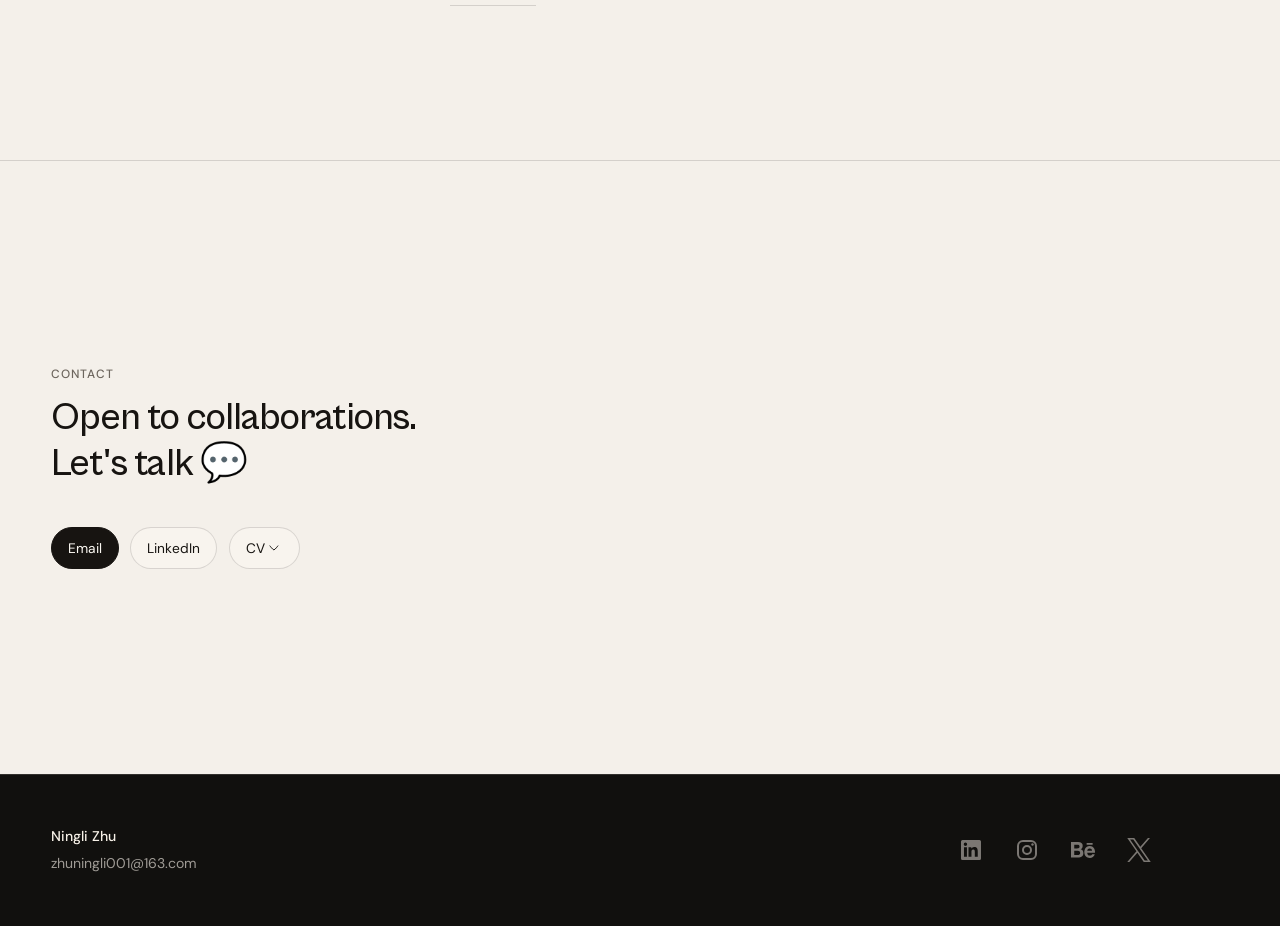
==== commit fd3c2339: "Publish current portfolio website (2026-11-20)" ====
--- a/prototype/index.html
+++ b/prototype/index.html
@@ -15,11 +15,12 @@
     <link rel="preconnect" href="https://fonts.gstatic.com" crossorigin />
     <link
       rel="stylesheet"
-      href="https://fonts.googleapis.com/css2?family=IBM+Plex+Sans:wght@300;400;500;600;700&family=Space+Grotesk:wght@400;500;600;700&display=swap"
+      href="https://fonts.googleapis.com/css2?family=DM+Sans:wght@400;450;500;550;600;650;700&display=swap"
     />
-    <link rel="stylesheet" href="./styles.css?v=20260926-home-subtraction" />
-  </head>
-  <body>
+    <link rel="stylesheet" href="./styles.css?v=20261114-project-unified" />
+    <link rel="stylesheet" href="./notes-collage.css?v=20261114-notes-26" />
+  <link rel="stylesheet" href="./product-layer.css?v=20261114-cynergy-fill"><link rel="stylesheet" href="./typography.css?v=20261113-cabinet-songti"><link rel="stylesheet" href="./glass-ui.css?v=20261114-nav-only"><link rel="stylesheet" href="./editorial-rhythm.css?v=4-home-headings"><link rel="stylesheet" href="./type-system.css?v=20261114-1"></head>
+  <body class="portfolio-home">
 
     <header class="site-header" data-header>
       <a class="brand" href="#top" aria-label="Ningli Zhu home">
@@ -43,10 +44,14 @@
         data-nav-menu
         aria-label="Primary navigation"
       >
-        <a href="#work" data-i18n="nav.work">Work</a>
-        <a href="./notes.html" data-i18n="nav.notes">Notes</a>
-        <a href="./about.html" data-i18n="nav.about">About</a>
-        <a href="#contact" data-i18n="nav.contact">Contact</a>
+        <a class="nav-home" href="./index.html#top" aria-label="Home / 首页"><svg viewBox="0 0 24 24" fill="none" stroke="currentColor" stroke-width="1.7" aria-hidden="true"><path d="m3 11 9-8 9 8M5 10v11h5v-7h4v7h5V10"/></svg><span class="nav-home-label" data-i18n="nav.home">Home</span></a>
+        <a href="#work" ><svg class="nav-icon" viewBox="0 0 24 24" fill="none" stroke="currentColor" stroke-width="1.7" stroke-linecap="round" stroke-linejoin="round" aria-hidden="true"><rect x="4" y="5" width="16" height="15" rx="3"/><path d="M8 3v4m8-4v4M8 11h8m-8 4h5"/></svg><span data-i18n="nav.work">Work</span></a>
+        <a href="./notes.html" ><svg class="nav-icon" viewBox="0 0 24 24" fill="none" stroke="currentColor" stroke-width="1.7" stroke-linecap="round" stroke-linejoin="round" aria-hidden="true"><path d="M6 3h9l4 4v14H6zM14 3v5h5M9 12h7m-7 4h5"/></svg><span data-i18n="nav.notes">Notes</span></a>
+        <a href="./artboard.html"><span data-i18n="nav.artboard">Artboard</span></a>
+        <a href="./about.html" ><svg class="nav-icon" viewBox="0 0 24 24" fill="none" stroke="currentColor" stroke-width="1.7" stroke-linecap="round" stroke-linejoin="round" aria-hidden="true"><circle cx="12" cy="8" r="4"/><path d="M4 21v-2a8 8 0 0 1 16 0v2"/></svg><span data-i18n="nav.about">About</span></a>
+      </nav>
+      <div class="header-settings" aria-label="Contact, language and appearance">
+        <button class="header-contact" type="button" data-email-open aria-haspopup="dialog" aria-controls="email-panel" data-i18n="nav.contact">Contact</button>
         <button
           class="language-toggle"
           type="button"
@@ -62,18 +67,20 @@
           aria-label="Switch to dark theme"
           aria-pressed="false"
         >
-          <span data-theme-label>☾</span>
+          <span data-theme-label><svg viewBox="0 0 24 24" width="22" height="22" fill="currentColor" aria-hidden="true"><path d="M20.6 14.3A8.6 8.6 0 0 1 9.7 3.4a9 9 0 1 0 10.9 10.9Z"/></svg></span>
         </button>
-      </nav>
+      </div>
     </header>
 
     <main id="top">
       <section class="hero section">
         <div class="hero-grid">
-          <h1 class="hero-title" data-i18n="hero.heading">
-            Senior Product &amp; Experience Designer focused on AI-native products,
-            complex systems and design infrastructure.
-          </h1>
+          <div class="hero-identity" data-hero-words>
+            <h1 class="hero-title" aria-label="Hi, I’m an AI UX, experimenter, builder, media artist, design engineer, yogi.">
+              <span class="hero-greeting" data-hero-greeting aria-hidden="true">Hi, I’m an</span>
+              <span class="hero-role-line" aria-hidden="true"><span data-hero-word>AI UX designer</span><span class="hero-type-cursor">_</span></span>
+            </h1>
+          </div>
           <div class="hero-copy">
             <p data-i18n="hero.copy">
               My cross-border practice brings together product strategy, brand
@@ -91,23 +98,6 @@
         </div>
       </section>
 
-      <section class="section capability-section" aria-label="Capabilities">
-        <div class="capability-strip">
-          <span class="capability-item" data-i18n="capabilities.ai.title">
-            AI-native Products
-          </span>
-          <span class="capability-item" data-i18n="capabilities.systems.title">
-            Complex Systems
-          </span>
-          <span class="capability-item" data-i18n="capabilities.tech.title">
-            Design Infrastructure
-          </span>
-          <span class="capability-item" data-i18n="capabilities.culture.title">
-            Brand &amp; Culture
-          </span>
-        </div>
-      </section>
-
       <section class="section work-section" id="work">
         <div class="section-heading">
           <div>
@@ -135,7 +125,7 @@
               </button>
               <button class="filter-chip" data-value="culture-media">
                 Culture & New Media
-              </button>
+              </button><button class="filter-chip" data-value="integrated">Integrated Design</button><button class="filter-chip" data-value="app-h5">APP / H5</button><button class="filter-chip" data-value="brand-vi">Brand Identity</button><button class="filter-chip" data-value="motion">Motion & Video</button><button class="filter-chip" data-value="print">Print & Editorial</button>
             </div>
           </div>
 
@@ -151,7 +141,7 @@
               <button class="filter-chip" data-value="2021-2023">
                 2021-2023
               </button>
-              <button class="filter-chip" data-value="archive">Archive</button>
+              <button class="filter-chip" data-value="2017-2020">2017–2020</button><button class="filter-chip" data-value="2013-2016">2013–2016</button><button class="filter-chip" data-value="archive">2012 & earlier</button>
             </div>
           </div>
 
@@ -160,7 +150,7 @@
           </div>
         </div>
 
-        <div class="work-grid" data-work-grid aria-live="polite"></div>
+        <p class="artboard-bridge"><a href="./artboard.html" data-i18n="work.artboard">Earlier visual work / Artboard ↗</a></p><div class="work-grid" data-work-grid aria-live="polite"></div>
       </section>
 
       <section class="section notes-section" id="notes">
@@ -224,15 +214,12 @@
 
       <section class="section contact-section" id="contact">
         <p class="eyebrow" data-i18n="contact.eyebrow">Contact</p>
-        <h2 data-i18n="contact.heading">
-          Open to senior design roles, AI product teams and selected
-          collaborations.
-        </h2>
+        <h2 data-i18n="contact.heading">Open to collaborations. Let's talk 💬</h2>
         <div class="contact-actions">
           <a
             class="button primary"
             href="mailto:zhuningli001@163.com"
-            data-i18n="contact.email"
+            data-email-open data-i18n="contact.email"
           >
             Email
           </a>
@@ -258,10 +245,10 @@
         <a href="mailto:zhuningli001@163.com">zhuningli001@163.com</a>
       </div>
       <nav class="footer-links" aria-label="Social links">
-        <a href="https://www.linkedin.com/in/n-zhu/">LinkedIn ↗</a>
-        <a href="https://www.instagram.com/momooooooooomx2/">Instagram ↗</a>
-        <a href="https://www.behance.net/ou-momo">Behance ↗</a>
-        <a href="https://x.com/NingliZhu">X / Twitter ↗</a>
+        <a href="https://www.linkedin.com/in/n-zhu/" aria-label="LinkedIn" title="LinkedIn"><svg viewBox="0 0 24 24" fill="currentColor" aria-hidden="true"><path d="M20.45 2H3.55A1.53 1.53 0 0 0 2 3.51v16.98A1.53 1.53 0 0 0 3.55 22h16.9A1.53 1.53 0 0 0 22 20.49V3.51A1.53 1.53 0 0 0 20.45 2ZM7.93 18.75H4.98V9.2h2.95ZM6.45 7.9a1.71 1.71 0 1 1 0-3.42 1.71 1.71 0 0 1 0 3.42Zm12.3 10.85H15.8V14.1c0-1.11-.02-2.54-1.55-2.54-1.55 0-1.79 1.21-1.79 2.46v4.73H9.51V9.2h2.83v1.3h.04a3.1 3.1 0 0 1 2.79-1.53c2.98 0 3.58 1.96 3.58 4.51Z"/></svg></a>
+        <a href="https://www.instagram.com/momooooooooomx2/" aria-label="Instagram" title="Instagram"><svg viewBox="0 0 24 24" fill="currentColor" aria-hidden="true"><rect x="3" y="3" width="18" height="18" rx="5" fill="none" stroke="currentColor" stroke-width="2"/><circle cx="12" cy="12" r="4" fill="none" stroke="currentColor" stroke-width="2"/><circle cx="17.5" cy="6.5" r="1.2"/></svg></a>
+        <a href="https://www.behance.net/ou-momo" aria-label="Behance" title="Behance"><svg fill="currentColor" aria-hidden="true" viewBox="0 0 24 24" xmlns="http://www.w3.org/2000/svg"><path d="M16.969 16.927a2.561 2.561 0 0 0 1.901.677 2.501 2.501 0 0 0 1.531-.475c.362-.235.636-.584.779-.99h2.585a5.091 5.091 0 0 1-1.9 2.896 5.292 5.292 0 0 1-3.091.88 5.839 5.839 0 0 1-2.284-.433 4.871 4.871 0 0 1-1.723-1.211 5.657 5.657 0 0 1-1.08-1.874 7.057 7.057 0 0 1-.383-2.393c-.005-.8.129-1.595.396-2.349a5.313 5.313 0 0 1 5.088-3.604 4.87 4.87 0 0 1 2.376.563c.661.362 1.231.87 1.668 1.485a6.2 6.2 0 0 1 .943 2.133c.194.821.263 1.666.205 2.508h-7.699c-.063.79.184 1.574.688 2.187ZM6.947 4.084a8.065 8.065 0 0 1 1.928.198 4.29 4.29 0 0 1 1.49.638c.418.303.748.711.958 1.182.241.579.357 1.203.341 1.83a3.506 3.506 0 0 1-.506 1.961 3.726 3.726 0 0 1-1.503 1.287 3.588 3.588 0 0 1 2.027 1.437c.464.747.697 1.615.67 2.494a4.593 4.593 0 0 1-.423 2.032 3.945 3.945 0 0 1-1.163 1.413 5.114 5.114 0 0 1-1.683.807 7.135 7.135 0 0 1-1.928.259H0V4.084h6.947Zm-.235 12.9c.308.004.616-.029.916-.099a2.18 2.18 0 0 0 .766-.332c.228-.158.411-.371.534-.619.142-.317.208-.663.191-1.009a2.08 2.08 0 0 0-.642-1.715 2.618 2.618 0 0 0-1.696-.505h-3.54v4.279h3.471Zm13.635-5.967a2.13 2.13 0 0 0-1.654-.619 2.336 2.336 0 0 0-1.163.259 2.474 2.474 0 0 0-.738.62 2.359 2.359 0 0 0-.396.792c-.074.239-.12.485-.137.734h4.769a3.239 3.239 0 0 0-.679-1.785l-.002-.001Zm-13.813-.648a2.254 2.254 0 0 0 1.423-.433c.399-.355.607-.88.56-1.413a1.916 1.916 0 0 0-.178-.891 1.298 1.298 0 0 0-.495-.533 1.851 1.851 0 0 0-.711-.274 3.966 3.966 0 0 0-.835-.073H3.241v3.631h3.293v-.014ZM21.62 5.122h-5.976v1.527h5.976V5.122Z"/></svg></a>
+        <a href="https://x.com/NingliZhu" aria-label="X" title="X"><svg fill="currentColor" aria-hidden="true" viewBox="0 0 24 24" xmlns="http://www.w3.org/2000/svg"><path d="M14.234 10.162 22.977 0h-2.072l-7.591 8.824L7.251 0H.258l9.168 13.343L.258 24H2.33l8.016-9.318L16.749 24h6.993zm-2.837 3.299-.929-1.329L3.076 1.56h3.182l5.965 8.532.929 1.329 7.754 11.09h-3.182z"/></svg></a>
       </nav>
     </footer>
 
@@ -284,6 +271,7 @@
       <div class="panel-content">
         <p class="panel-status" data-panel-status></p>
         <h2 id="project-panel-title" data-panel-title></h2>
+        <img class="panel-work-cover" data-panel-image alt="" width="1200" height="900">
         <dl class="panel-facts">
           <div>
             <dt data-i18n="panel.scope">Scope</dt>
@@ -312,6 +300,68 @@
     <div class="panel-scrim" data-panel-scrim></div>
     <div class="cursor-aura" data-cursor-aura aria-hidden="true"></div>
 
-    <script src="./script.js?v=20260802-work-cards"></script>
-  </body>
+        <aside
+      class="email-drawer"
+      id="email-panel"
+      data-email-drawer
+      aria-hidden="true"
+    >
+      <div class="email-drawer-backdrop" data-email-close></div>
+      <div
+        class="email-drawer-panel"
+        role="dialog"
+        aria-modal="true"
+        aria-labelledby="email-drawer-title"
+      >
+        <button
+          class="email-drawer-close"
+          type="button"
+          data-email-close
+          aria-label="Close email form"
+        >
+          ×
+        </button>
+        <p class="eyebrow" data-i18n="emailDrawer.eyebrow">Contact</p>
+        <h2 id="email-drawer-title" data-i18n="emailDrawer.title">
+          Let’s connect
+        </h2>
+        <p class="email-drawer-copy" data-i18n="emailDrawer.copy">
+          Share a role, collaboration or project idea. This form opens your
+          default email draft when submitted.
+        </p>
+        <form
+          class="email-form"
+          action="mailto:zhuningli001@163.com"
+          method="post"
+          enctype="text/plain"
+        >
+          <label>
+            <span data-i18n="emailDrawer.name">Your name</span>
+            <input name="name" type="text" autocomplete="name" />
+          </label>
+          <label>
+            <span data-i18n="emailDrawer.reply">Reply email</span>
+            <input name="email" type="email" autocomplete="email" required />
+          </label>
+          <label>
+            <span data-i18n="emailDrawer.message">Message</span>
+            <textarea name="message" rows="6" required></textarea>
+          </label>
+          <button type="submit" data-i18n="emailDrawer.send">
+            Open email draft ↗
+          </button>
+        </form>
+        <a
+          class="email-direct-link"
+          href="mailto:zhuningli001@163.com"
+          data-i18n="emailDrawer.direct"
+        >
+          zhuningli001@163.com ↗
+        </a>
+      </div>
+    </aside>
+<script src="./showcase.js?v=20261111-identity"></script>
+    <script src="./script.js?v=20261114-artboard-only"></script>
+  <script src="./hero-words.js?v=20261111-builder"></script>
+<script src="./ui-icons.js?v=20261113"></script><script src="./editorial-rhythm.js?v=1"></script></body>
 </html>
--- a/prototype/styles.css
+++ b/prototype/styles.css
@@ -31,8 +31,8 @@
   --shadow-drawer: -24px 0 80px rgba(33, 24, 18, 0.18);
   --shadow: 0 24px 80px rgba(33, 24, 18, 0.16);
   --ease: cubic-bezier(0.2, 0.8, 0.2, 1);
-  --font-body: "IBM Plex Sans", "Helvetica Neue", Arial, sans-serif;
-  --font-heading: "Space Grotesk", "Helvetica Neue", Arial, sans-serif;
+  --font-body: "DM Sans", "Helvetica Neue", Arial, sans-serif;
+  --font-heading: "DM Sans", "Helvetica Neue", Arial, sans-serif;
   --font-zh-body: "PingFang SC", "Hiragino Sans GB", "HarmonyOS Sans",
     "Microsoft YaHei", "Noto Sans CJK SC", sans-serif;
   --font-zh-heading: "PingFang SC", "Hiragino Sans GB", "HarmonyOS Sans",
@@ -669,6 +669,41 @@
   align-items: center;
 }
 
+/* Radar keeps interests readable while the existing people rail moves. */
+.radar-layout { align-items: start; }
+.radar-streams { min-width: 0; }
+.radar-group {
+  display: grid;
+  grid-template-columns: 5rem minmax(0, 1fr);
+  gap: 1rem;
+  align-items: baseline;
+  padding-block: 1rem;
+}
+.radar-group + .radar-group { border-top: 1px solid var(--soft-line); }
+.radar-group:first-child { padding-top: 0; }
+.radar-group:last-child { padding-bottom: 0; }
+.radar-group-label {
+  margin: 0;
+  color: var(--muted);
+  font-size: 0.875rem;
+  font-weight: 400;
+  line-height: 1.6;
+}
+.radar-interests {
+  display: flex;
+  flex-wrap: wrap;
+  gap: 0.5rem 1.5rem;
+  margin: 0;
+  padding: 0.42rem 0.55rem;
+  list-style: none;
+  font-size: 1rem;
+  line-height: 1.6;
+}
+@media (max-width: 600px) {
+  .radar-group { grid-template-columns: 1fr; gap: 0.5rem; }
+  .radar-interests { padding: 0; }
+}
+
 .radar-heading h2 {
   margin: 0.35rem 0 0;
   font-family: var(--font-heading);
@@ -1067,7 +1102,7 @@
   overflow: hidden;
   font-family: var(--font-heading);
   font-size: clamp(1.65rem, 2.7vw, 3.4rem);
-  font-weight: 500;
+  font-weight: 700;
   letter-spacing: -0.04em;
   line-height: 1.04;
   text-overflow: ellipsis;
@@ -1077,7 +1112,7 @@
 
 body[data-language="en"] .project-title {
   font-family: var(--font-body);
-  font-weight: 500;
+  font-weight: 700;
   letter-spacing: -0.035em;
   line-height: 1.08;
 }
@@ -1531,16 +1566,16 @@
 
 .notes-hero {
   display: grid;
-  grid-template-columns: minmax(0, 0.95fr) minmax(280px, 0.62fr);
-  gap: clamp(2.2rem, 6vw, 7rem);
+  grid-template-columns: minmax(0, 1.6fr) minmax(220px, 0.8fr);
+  gap: clamp(1.5rem, 4vw, 4rem);
   align-items: center;
-  padding-bottom: clamp(2.8rem, 5vw, 5rem);
+  padding-block: clamp(1.5rem, 3vw, 3rem) clamp(2.8rem, 5vw, 5rem);
 }
 
 .notes-hero-copy h1 {
   max-width: 980px;
   margin-top: 0.7rem;
-  font-size: clamp(2.7rem, 5.3vw, 6.1rem);
+  font-size: clamp(2.5rem, 4.4vw, 4.5rem);
 }
 
 .notes-hero-copy h1 span {
@@ -1548,7 +1583,12 @@
 }
 
 .notes-hero-copy h1 span + span {
-  margin-top: 0.18em;
+  max-width: 34ch;
+  margin-top: 1rem;
+  font-size: clamp(1.25rem, 2.2vw, 1.9rem);
+  font-weight: 400;
+  letter-spacing: -0.02em;
+  line-height: 1.4;
 }
 
 .notes-hero-copy > p:not(.eyebrow) {
@@ -1560,22 +1600,17 @@
 }
 
 .notes-constellation {
-  min-height: 360px;
-  border: 1px solid var(--line);
-  border-radius: 8px;
-  background: rgba(251, 248, 242, 0.48);
-  box-shadow: var(--shadow);
-}
-
-body[data-theme="dark"] .notes-constellation {
-  background: rgba(244, 239, 230, 0.04);
+  width: 100%;
+  max-width: 320px;
+  min-height: 0;
+  justify-self: end;
 }
 
 .notes-constellation svg {
   display: block;
   width: 100%;
-  height: 100%;
-  min-height: 360px;
+  height: auto;
+  min-height: 0;
 }
 
 .note-block {
@@ -3135,7 +3170,6 @@
   .radar-layout,
   .about-preview,
   .about-hero-grid,
-  .notes-hero,
   .notes-roadmap,
   .note-detail-body,
   .about-intro,
@@ -3163,13 +3197,6 @@
     grid-template-columns: 1fr 1fr;
   }
 
-  .notes-constellation {
-    min-height: 300px;
-  }
-
-  .notes-constellation svg {
-    min-height: 300px;
-  }
 
   .notes-index-item {
     grid-template-columns: 1fr;
@@ -3350,29 +3377,29 @@
   }
 
   .notes-hero-copy h1 {
-    font-size: clamp(3.45rem, 16vw, 5.15rem);
+    font-size: clamp(2.5rem, 11vw, 3.5rem);
   }
 
   .notes-hero-copy h1 span + span {
     max-width: 21rem;
     margin-top: 0.75rem;
-    font-size: clamp(1.42rem, 6.2vw, 2rem);
+    font-size: clamp(1.2rem, 5vw, 1.45rem);
     letter-spacing: -0.02em;
     line-height: 1.12;
   }
 
   body[data-language="zh"] .notes-hero-copy h1 {
-    font-size: clamp(3rem, 13vw, 4.35rem);
+    font-size: clamp(2.5rem, 11vw, 3.5rem);
   }
 
   body[data-language="zh"] .notes-hero-copy h1 span + span {
-    font-size: clamp(1.35rem, 5.8vw, 1.9rem);
+    font-size: clamp(1.2rem, 5vw, 1.45rem);
     line-height: 1.18;
   }
 
   .notes-constellation,
   .notes-constellation svg {
-    min-height: 250px;
+    min-height: 0;
   }
 
   .notes-index-main {
@@ -4917,3 +4944,29 @@
     grid-row: auto;
   }
 }
+/* Real project artwork: uncropped covers share the case media radius. */
+.work-section .project-visual{border-radius:16px;background:transparent;border:0}
+.work-cover{display:block;width:100%;height:100%;object-fit:contain;border:0;border-radius:16px}
+.panel-work-cover{display:block;width:100%;height:auto;border-radius:16px;border:0;margin:24px 0}
+.work-section .project-title{font-size:clamp(1.3rem,2vw,2.2rem);line-height:1.2;min-height:0;max-width:100%;letter-spacing:-.025em}
+.work-section .project-card:not(.large) .project-title{font-size:clamp(1.3rem,2vw,2.2rem)}
+.work-section .project-desc{display:block;min-height:0;overflow:visible;max-width:48em}
+.work-section .project-meta{letter-spacing:.06em;font-size:.75rem}
+
+/* Show complete artwork at its own ratio; no baked-in framing canvas. */
+.work-section .project-card .project-visual{display:block;aspect-ratio:auto;background:transparent;align-self:start}
+.work-section .work-cover{width:100%;height:auto;object-fit:contain;background:transparent}
+.work-section .project-card{align-content:start}
+
+@media (max-width: 680px) {
+  .notes-hero { grid-template-columns: minmax(0, 1fr); gap: 1.25rem; }
+  .notes-constellation { max-width: 220px; justify-self: start; }
+}
+
+/* Artwork remains the sole content of its media frame. */
+.work-section .project-card .project-visual {background:var(--panel);border-radius:16px;isolation:isolate}
+.work-section .project-visual .work-cover {border-radius:16px}
+/* The existing portrait stays the personal anchor; its caption is factual. */
+.about-photo-credit {display:flex;flex-wrap:wrap;gap:8px 16px;margin:22px 0 0;font-size:12px;line-height:1.6;color:var(--muted)}
+.about-photo-credit span:first-child {color:var(--ink)}
+.about-intro-copy .intro-emphasis {background:linear-gradient(transparent 64%,var(--color-accent-human-soft) 64%);box-decoration-break:clone;-webkit-box-decoration-break:clone}
--- a/prototype/notes-collage.css
+++ b/prototype/notes-collage.css
@@ -0,0 +1,150 @@
+/* A small working desk inside the existing editorial grid. */
+.notes-section {
+  --desk-paper: #fff;
+  --desk-paper-back: #efeeeb;
+  --desk-rule: rgba(71, 65, 53, .09);
+  --desk-pencil: #6b6358;
+  --desk-title: #685e54;
+  --desk-ink: var(--color-accent-human);
+  --desk-slip: #eee8d8;
+  --desk-shadow: rgba(35, 28, 18, .12);
+  --desk-edge: polygon(.4% 1%, 6% .5%, 12% .9%, 19% .3%, 26% .7%, 32% .4%, 41% .8%, 48% .2%, 56% .7%, 64% .4%, 72% .8%, 81% .2%, 89% .6%, 95% .3%, 99.5% 1%, 99.1% 8%, 99.7% 16%, 99.3% 24%, 99.8% 34%, 99.2% 43%, 99.6% 53%, 99.1% 65%, 99.7% 76%, 99.3% 86%, 99.8% 97.5%, 96% 99%, 93% 98.4%, 89% 99.4%, 85% 98.7%, 80% 99.5%, 76% 98.8%, 71% 99.3%, 67% 98.5%, 62% 99.6%, 58% 98.9%, 53% 99.5%, 48% 98.7%, 43% 99.4%, 38% 98.5%, 34% 99.2%, 29% 98.6%, 24% 99.5%, 20% 98.8%, 15% 99.3%, 11% 98.5%, 6% 99.4%, .7% 98.6%, 1.1% 90%, .3% 82%, .8% 73%, .2% 64%, .7% 54%, .3% 44%, .9% 34%, .2% 23%, .8% 13%);
+}
+body[data-theme="dark"] .notes-section {
+  --desk-paper: #2c2922;
+  --desk-paper-back: #24221d;
+  --desk-rule: rgba(237, 224, 202, .075);
+  --desk-pencil: #b9b0a1;
+  --desk-title: #c9beb0;
+  --desk-slip: #3b352b;
+  --desk-shadow: rgba(0, 0, 0, .28);
+}
+.notes-section .notes-map { gap: 1rem; margin-bottom: 0; }
+.notes-section .notes-map span,
+body[data-theme="dark"] .notes-section .notes-map span {
+  border: 0; border-radius: 0; padding: .35rem 0;
+  background: none; color: var(--muted); font-weight: 400;
+}
+.notes-section .notes-rail-wrap { padding-bottom: 3.5rem; }
+.notes-section .notes-rail-wrap::after { width: 32px; bottom: 3.5rem; }
+.notes-section .notes-grid {
+  grid-auto-columns: clamp(320px, 35vw, 440px);
+  gap: 1rem;
+  padding: 40px 24px 48px 16px;
+  margin-left: -16px;
+  align-items: start;
+  scroll-padding-inline: 16px;
+}
+.notes-section .note-card,
+:where(body[data-theme="dark"]) .notes-section .note-card {
+  --desk-angle: -1.8deg;
+  --desk-offset: 4px;
+  --desk-lift: 0px;
+  display: grid;
+  grid-template-rows: auto 152px 1fr auto;
+  min-height: 380px;
+  padding: 24px 28px 28px;
+  border: 0;
+  border-radius: 0;
+  background: transparent;
+  overflow: visible;
+  isolation: isolate;
+  filter: drop-shadow(0 9px 7px var(--desk-shadow));
+  transform: perspective(900px) translateY(calc(var(--desk-offset) + var(--desk-lift))) rotateX(var(--desk-rx, 0deg)) rotateY(var(--desk-ry, 0deg)) rotateZ(var(--desk-angle));
+  transform-origin: 50% 55%;
+  transition: transform 220ms var(--ease);
+}
+.notes-section .note-card::before,
+.notes-section .note-card::after {
+  content: ""; position: absolute; inset: 0; z-index: -1;
+  pointer-events: none; clip-path: var(--desk-edge);
+}
+.notes-section .note-card::before {
+  background-color: var(--desk-paper);
+  background-image: url("./assets/paper-grain.svg"), linear-gradient(var(--desk-rule) 1px, transparent 1px), linear-gradient(90deg, var(--desk-rule) 1px, transparent 1px);
+  background-size: 160px 160px, 20px 20px, 20px 20px;
+}
+.notes-section .note-card::after {
+  z-index: -2; background: var(--desk-paper-back);
+  transform: translate(4px, 5px) rotate(.8deg);
+}
+.notes-section .note-card:nth-child(3n + 2) { --desk-angle: 2.1deg; --desk-offset: 24px; }
+.notes-section .note-card:nth-child(3n) { --desk-angle: -1deg; --desk-offset: 0px; }
+.notes-section .note-card:nth-child(3n + 2)::before {
+  background-image: url("./assets/paper-grain.svg"), repeating-linear-gradient(transparent 0 23px, var(--desk-rule) 23px 24px);
+  background-size: 160px 160px, auto;
+}
+.notes-section .note-card:nth-child(3n)::before { background-size: 160px 160px, 16px 16px, 16px 16px; }
+.notes-section .note-card:hover,
+.notes-section .note-card:focus-visible,
+body[data-theme="dark"] .notes-section .note-card:hover,
+body[data-theme="dark"] .notes-section .note-card:focus-visible {
+  --desk-lift: -10px; z-index: 2; background: transparent;
+}
+.notes-section .note-card:focus-visible { outline: var(--focus-ring); outline-offset: 8px; }
+.notes-section .note-card-index {
+  display: grid; place-items: center; width: 30px; height: 30px;
+  border: 1px solid var(--line); border-radius: 48% 53% 45% 51%;
+  font-family: var(--font-heading); font-size: .75rem;
+}
+.notes-section .note-card-head { gap: 1rem; }
+.notes-section .note-card-theme { font-weight: 400; font-size: .7rem; }
+.notes-section .note-card-body { align-self: start; padding: 0; }
+.notes-section .note-card h3 { font-size: 26px; font-weight: 600; color: var(--desk-title); line-height: 1.35; margin: 0 0 16px; }
+.notes-section .note-card-tags { gap: 4px 12px; margin-top: 12px; padding-top: 12px; border-top: 1px solid var(--line); }
+.notes-section .note-card-tags span,
+body[data-theme="dark"] .notes-section .note-card-tags span {
+  padding: 0; border-radius: 0; background: transparent;
+  color: var(--muted); font-size: .7rem; font-weight: 400; letter-spacing: .02em;
+}
+.note-desk-tape {
+  position: absolute; z-index: 3; top: -10px; left: 36%;
+  width: 88px; height: 27px; transform: rotate(-6deg);
+  background: repeating-linear-gradient(92deg, rgba(255,255,255,.08) 0 2px, transparent 2px 5px), rgba(163,150,120,.2);
+  clip-path: polygon(2% 0, 99% 3%, 97% 16%, 100% 28%, 97% 42%, 100% 56%, 98% 70%, 100% 89%, 97% 100%, 1% 96%, 3% 80%, 0 63%, 3% 45%, 0 27%);
+  pointer-events: none;
+}
+.note-card:nth-child(3n + 2) .note-desk-tape { left: auto; right: 14px; width: 65px; transform: rotate(22deg); }
+.note-card:nth-child(3n) .note-desk-tape { left: 18px; transform: rotate(-18deg); }
+.note-desk-art { position: relative; align-self: center; padding-bottom: 10px; pointer-events: none; }
+.note-desk-sketch { display: block; width: 100%; height: 118px; overflow: visible; transform: rotate(-2deg); }
+.note-desk-sketch path { fill: none; stroke: var(--desk-pencil); stroke-width: 1.2; stroke-linecap: round; stroke-linejoin: round; }
+.note-desk-sketch .desk-ink { stroke: var(--desk-ink); stroke-width: 1.8; }
+.note-margin-mark {
+  position: absolute; right: -10px; bottom: 1px;
+  padding: 6px 12px; color: var(--desk-ink); background: var(--desk-slip);
+  font-size: .75rem; font-style: italic; line-height: 1.5; transform: rotate(-4deg);
+  box-shadow: 1px 3px 3px rgba(0,0,0,.035);
+  clip-path: polygon(1% 4%, 98% 0, 100% 93%, 69% 98%, 42% 94%, 0 100%);
+}
+.note-card:nth-child(2n) .note-margin-mark { transform: rotate(3deg); right: 12px; bottom: 0; }
+.notes-section .notes-rail-button { width: var(--size-touch); height: var(--size-touch); }
+@media(max-width:600px) {
+  .notes-section .notes-grid { grid-auto-columns: minmax(280px, 82vw); gap: 12px; padding-top: 28px; }
+  .notes-section .note-card { min-height: 370px; padding-inline: 24px; }
+  .notes-section .note-card h3 { font-size: 1.5rem; }
+  .notes-section .note-card:nth-child(3n + 2) { --desk-offset: 16px; }
+}
+@media(prefers-reduced-motion:reduce) {
+  .notes-section .notes-grid { scroll-behavior: auto; }
+  .notes-section .note-card { transition: none; }
+  .notes-section .note-card:hover, .notes-section .note-card:focus-visible,
+  body[data-theme="dark"] .notes-section .note-card:hover,
+  body[data-theme="dark"] .notes-section .note-card:focus-visible { --desk-lift: 0px; }
+}
+
+/* Paper sizes and torn silhouettes vary independently of appearance mode. */
+.notes-section .notes-grid {grid-auto-columns:auto;grid-template-columns:none}
+.notes-section .note-card {width:clamp(310px,33vw,420px);box-sizing:border-box;min-height:400px;padding-bottom:38px}
+.notes-section .note-card:nth-child(4n + 2) {
+ width:clamp(300px,30vw,390px);min-height:450px;grid-template-rows:auto 136px 1fr auto;padding:30px 30px 48px 24px;
+ --desk-edge:polygon(1% 0,99% 1%,98.7% 15%,100% 31%,98.6% 49%,99.5% 66%,98% 82%,99% 96%,94% 97%,89% 96.6%,82% 98%,76% 97.2%,68% 98.7%,60% 98%,53% 99.2%,46% 98.5%,38% 100%,30% 99%,22% 99.7%,15% 98.8%,8% 99.5%,0 98%,1.2% 79%,.3% 60%,1% 42%,0 23%);
+}
+.notes-section .note-card:nth-child(4n + 3) {
+ width:clamp(320px,35vw,450px);min-height:375px;grid-template-rows:auto 124px 1fr auto;padding:22px 34px 32px 30px;
+ --desk-edge:polygon(0 1%,99% 0,99.5% 19%,98.5% 38%,100% 57%,99% 78%,98.8% 99%,91% 98%,85% 98.8%,78% 97.5%,72% 98.4%,65% 97%,58% 97.8%,51% 96.5%,44% 97.5%,37% 96%,29% 97%,22% 95.8%,15% 96.5%,8% 95.2%,1% 96%,.3% 75%,1.2% 56%,.2% 36%,1% 18%);
+}
+.notes-section .note-card:nth-child(4n) {width:clamp(300px,31vw,400px);min-height:425px;padding:34px 24px 44px 34px;grid-template-rows:auto 144px 1fr auto;--desk-angle:1.3deg;--desk-offset:18px}
+@media(max-width:600px) {
+ .notes-section .note-card:nth-child(n) {width:82vw;min-width:280px;max-width:360px;padding-inline:26px}
+}
--- a/prototype/product-layer.css
+++ b/prototype/product-layer.css
@@ -0,0 +1,163 @@
+/* Product surfaces: shared typography and restrained depth. */
+:root {--font-body:"DM Sans","Helvetica Neue",Arial,sans-serif;--font-heading:var(--font-body);--surface-float:rgba(255,253,249,.88);--shadow-float:0 2px 3px rgba(38,31,23,.035),0 10px 28px rgba(38,31,23,.07)}
+body[data-theme="dark"] {--surface-float:rgba(38,35,31,.94);--shadow-float:0 2px 4px rgba(0,0,0,.15),0 12px 32px rgba(0,0,0,.2)}
+body {font-optical-sizing:auto}
+.site-header,.site-header.scrolled,body[data-theme="dark"] .site-header.scrolled {min-height:112px;background:transparent;border:0;backdrop-filter:none;isolation:isolate;gap:24px}
+.site-header::before {content:"";position:absolute;z-index:-1;left:12%;right:12%;height:240px;top:-160px;pointer-events:none;background:radial-gradient(ellipse,rgba(225,186,106,.25),transparent 70%)}
+.brand span {font-size:18px;font-weight:550;letter-spacing:-.035em}
+.nav {position:relative;display:flex;align-items:center;gap:4px;padding:6px;border:1px solid rgba(255,255,255,.6);border-radius:999px;background:var(--surface-float);box-shadow:var(--shadow-float);backdrop-filter:blur(20px);font-size:14px;color:var(--muted)}
+.nav a {display:inline-flex;align-items:center;justify-content:center;gap:14px;min-height:44px;padding:0 18px;border-radius:999px;white-space:nowrap;font-weight:500;transition:background 160ms var(--ease),color 160ms var(--ease),box-shadow 160ms var(--ease)}
+.nav a[aria-current] {background:var(--panel);color:var(--ink);box-shadow:inset 0 0 0 1px var(--line),0 2px 4px rgba(23,20,17,.035)}
+.nav a:hover {background:var(--soft-line);color:var(--ink)}
+.nav .nav-home {width:44px;padding:0}
+.nav-home svg,.nav-icon {width:20px;height:20px;flex-shrink:0}
+.nav-icon,.nav-home-label {display:none}
+.nav .language-toggle,.nav .theme-toggle {width:40px;height:40px;min-height:40px;border-radius:50%;background:transparent;border:0;font-size:14px;box-shadow:none}
+.nav .language-toggle {margin-left:8px}
+body[data-theme="dark"] .nav {border-color:var(--soft-line)}
+.nav :focus-visible {outline:var(--focus-ring);outline-offset:3px}
+.hero {position:relative;isolation:isolate}
+.hero-title {font-weight:500;letter-spacing:-.045em}
+.hero-copy p {line-height:1.85}
+.project-open {display:inline;padding:0;border:0;background:transparent;color:inherit;font:inherit;letter-spacing:inherit;text-align:inherit;cursor:pointer}
+.project-open:focus-visible {outline:var(--focus-ring);outline-offset:5px;border-radius:6px}
+.work-section .project-card .project-visual {box-shadow:0 1px 2px rgba(30,26,20,.025),0 10px 28px rgba(30,26,20,.035)}
+.project-showcase {width:100%}
+.showcase-stage {display:grid;place-items:center;background:#eee;overflow:hidden}
+.showcase-stage .showcase-image {display:block;width:100%;height:auto;object-fit:contain;border:0;border-radius:0}
+.showcase-stage > .zoom {height:auto;display:grid;place-items:center;border-radius:0!important}
+.showcase-controls {display:flex;align-items:stretch;gap:4px;padding:8px;background:var(--panel)}
+.showcase-controls button {flex:1;display:flex;align-items:center;justify-content:center;gap:7px;min-width:0;min-height:44px;padding:6px 8px;border:0;border-radius:10px;background:transparent;color:var(--muted);font:inherit;font-size:11px;line-height:1.35;cursor:pointer;transition:background 160ms var(--ease),color 160ms var(--ease)}
+.showcase-controls button[aria-pressed="true"] {background:var(--ink);color:var(--bg)}
+.showcase-controls button:hover:not([aria-pressed="true"]) {background:var(--soft-line);color:var(--ink)}
+.showcase-controls button:focus-visible {outline:var(--focus-ring);outline-offset:1px}
+.showcase-controls button span {font:inherit;letter-spacing:inherit;white-space:normal}
+.showcase-controls button .showcase-step {font-variant-numeric:tabular-nums;opacity:.65;font-size:10px}
+.case-media [data-case-showcase] {border-radius:16px;overflow:hidden;box-shadow:var(--shadow-float)}
+.case-media .showcase-stage {aspect-ratio:auto}
+.case-media .showcase-controls button {font-size:13px}
+.case-media .showcase-image {clip-path:none!important}
+@media(min-width:1050px) {
+  .site-header {display:grid;grid-template-columns:1fr auto 1fr}
+  .site-header .brand {justify-self:start}
+  .site-header .nav {grid-column:2}
+}
+@media(max-width:720px) {
+  .site-header,.site-header.scrolled {display:flex;min-height:90px;padding:16px 20px}
+  .site-header::before {left:0;right:0;top:-120px}
+  .nav-menu-toggle {display:grid;width:52px;height:52px;border-radius:50%;background:var(--surface-float);box-shadow:var(--shadow-float);border:1px solid var(--soft-line)}
+  .nav {position:absolute;top:82px;right:16px;left:auto;width:min(320px,calc(100vw - 32px));display:grid;grid-template-columns:1fr 1fr;gap:6px;padding:16px;border-radius:28px;background:var(--surface-float);box-shadow:var(--shadow-float);transform:translateY(-6px);transition:opacity 160ms var(--ease),visibility 160ms var(--ease),transform 160ms var(--ease)}
+  body[data-theme="dark"] .nav {background:var(--surface-float)}
+  .site-header.nav-open .nav {transform:translateY(0)}
+  .nav a,.nav .nav-home {grid-column:1/-1;justify-content:flex-start;width:100%;min-height:56px;padding:10px 18px;border-radius:16px;text-align:left;font-size:17px;color:var(--muted)}
+  .nav-home-label,.nav-icon {display:block}
+  .nav .language-toggle,.nav .theme-toggle {width:100%;min-height:44px;margin:4px 0 0;justify-self:stretch;background:var(--soft-line);border-radius:12px}
+  .showcase-controls {gap:2px;padding:6px}
+  .showcase-controls button {gap:5px;padding:6px;font-size:10px}
+  .showcase-controls button span {font:inherit;letter-spacing:inherit;white-space:normal}
+.showcase-controls button .showcase-controls button .showcase-step {display:none}
+}
+@media(prefers-reduced-motion:reduce) {.nav,.nav a,.showcase-controls button {transition:none}.site-header.nav-open .nav,.nav {transform:none}}
+
+/* Remove only the one-pixel export edge from these source UI screenshots. */
+[data-showcase="cxd-ai"] .showcase-image {clip-path:inset(1px)!important}
+
+/* Center content navigation; keep preferences in their own top-right group. */
+.header-settings {display:flex;align-items:center;justify-self:end;gap:8px}
+.header-settings button {display:grid;place-items:center;width:44px;height:44px;padding:0;border:0;border-radius:50%;background:transparent;color:var(--muted);font:inherit;font-size:14px;cursor:pointer}
+.header-settings button:hover {background:var(--soft-line);color:var(--ink)}
+.header-settings button:focus-visible {outline:var(--focus-ring);outline-offset:3px}
+@media(min-width:721px) {
+  .site-header {display:grid;grid-template-columns:minmax(0,1fr) auto minmax(0,1fr)}
+  .site-header .brand {grid-column:1;justify-self:start}
+  .site-header .nav {grid-column:2;justify-self:center}
+  .header-settings {grid-column:3}
+}
+/* Frosted material: a translucent tint, backdrop blur and a restrained rim. */
+.nav,body[data-theme="dark"] .nav {background:rgba(255,253,249,.52);-webkit-backdrop-filter:blur(24px) saturate(155%);backdrop-filter:blur(24px) saturate(155%);border:1px solid rgba(255,255,255,.62);box-shadow:inset 0 1px 0 rgba(255,255,255,.55),0 3px 8px rgba(30,25,18,.035),0 12px 32px rgba(30,25,18,.08)}
+body[data-theme="dark"] .nav {background:rgba(40,37,33,.58);border-color:rgba(255,255,255,.13);box-shadow:inset 0 1px 0 rgba(255,255,255,.09),0 12px 32px rgba(0,0,0,.24)}
+.nav a[aria-current] {background:rgba(255,255,255,.46);box-shadow:inset 0 0 0 1px rgba(30,25,18,.09),0 2px 5px rgba(30,25,18,.04)}
+body[data-theme="dark"] .nav a[aria-current] {background:rgba(255,255,255,.08);box-shadow:inset 0 0 0 1px rgba(255,255,255,.13)}
+@supports not (backdrop-filter:blur(1px)) {.nav {background:var(--panel)}body[data-theme="dark"] .nav {background:var(--panel)}}
+@media(max-width:720px) {
+  .site-header {gap:8px}
+  .site-header .brand {order:0}
+  .header-settings {order:1;margin-left:auto;gap:0}
+  .site-header .nav-menu-toggle {order:2;margin-left:4px;flex:0 0 48px;width:48px;height:48px}
+  .site-header .nav {order:3;grid-template-columns:1fr}
+}
+/* Identity is deliberately open-ended, with a stable two-line type area. */
+.hero .hero-grid {grid-template-columns:minmax(0,1fr);gap:32px;margin-top:0}
+.hero .hero-title {max-width:100%;font-size:clamp(42px,6.7vw,100px);line-height:1.12;font-weight:550;letter-spacing:-.05em;text-wrap:initial}
+.hero-greeting {display:block}
+.hero-role-line {display:block;min-height:1.25em;white-space:nowrap;padding-bottom:.08em}
+.hero-type-cursor {color:var(--muted);font-weight:400}
+.hero-identity {position:relative;min-width:0}
+.hero .hero-copy {max-width:760px;gap:22px}
+.hero .hero-copy p {font-size:clamp(16px,1.5vw,20px);line-height:1.75}
+@media(max-width:720px) {.hero .hero-title {font-size:clamp(30px,7.2vw,52px)}.hero .hero-grid {gap:24px}.hero {padding-top:48px}}
+
+.site-footer .footer-links {display:flex;flex-wrap:nowrap;align-items:center;justify-content:flex-start;gap:12px;width:max-content;max-width:100%}
+.site-footer .footer-links a {display:grid;place-items:center;min-width:44px;width:44px;height:44px;padding:10px;border:0;border-radius:50%;color:inherit;opacity:.75;transition:opacity 160ms var(--ease),background 160ms var(--ease)}
+.site-footer .footer-links a:hover {opacity:1;background:rgba(255,255,255,.08)}
+.site-footer .footer-links svg {display:block;width:24px;height:24px}
+.site-footer .footer-links a:focus-visible {outline:var(--focus-ring);outline-offset:3px;opacity:1}
+@media(prefers-reduced-motion:reduce) {.site-footer .footer-links a {transition:none}}
+main#top {scroll-margin-top:112px}
+@media(max-width:720px) {main#top {scroll-margin-top:90px}}
+
+/* Text-only work filters: selection is expressed by ink and underline. */
+.filter-chip,.filter-chip:hover,body[data-theme="dark"] .filter-chip:hover,.filter-chip.active {background:transparent;border-color:transparent;border-radius:0;color:var(--muted)}
+.filter-chip.active {color:var(--ink);text-decoration:underline;text-underline-offset:8px;text-decoration-thickness:1.5px}
+.filter-chip:hover {color:var(--ink)}
+.header-settings .header-contact {width:auto;padding:0 8px;color:var(--ink);font-size:14px}
+.header-settings [data-theme-label] {display:grid;place-items:center}
+.header-settings [data-theme-label] svg {display:block;width:22px;height:22px;flex-shrink:0}
+.site-footer .footer-links svg {aspect-ratio:1;flex-shrink:0;transform:none}
+@media(max-width:720px) {.header-settings {gap:2px}.header-settings .header-contact {padding:0 6px;font-size:13px}.header-settings button {width:36px}}
+
+.artboard-bridge {margin:18px 0 28px;color:var(--muted);font-size:14px}.artboard-bridge a {text-decoration:underline;text-underline-offset:4px}.archive-art-link {display:block;color:inherit;text-decoration:none}
+
+/* Case view selectors sit outside the artwork, as readable pill controls. */
+.case-media [data-case-showcase]{overflow:visible;border-radius:0;box-shadow:none}
+.case-media .showcase-stage{border-radius:16px;overflow:hidden;box-shadow:var(--shadow-float)}
+.case-media .showcase-controls{margin-top:20px;padding:0;gap:12px;background:transparent;flex-wrap:wrap}
+.case-media .showcase-controls button{flex:1 1 150px;min-height:52px;padding:14px 20px;border:1px solid var(--line);border-radius:999px;background:var(--panel);font-size:16px;line-height:1.4}
+.case-media .showcase-controls button .showcase-step{font-size:13px}
+.case-media .showcase-controls button[aria-pressed="true"]{background:var(--ink);color:var(--bg);border-color:var(--ink)}
+@media(max-width:600px){.case-media .showcase-controls{gap:10px}.case-media .showcase-controls button{flex-basis:calc(50% - 10px);font-size:15px;padding:12px 14px}}
+
+/* Keep scrolling content quiet behind the navigation. */
+.site-header {transition:transform 280ms cubic-bezier(.2,.8,.2,1),opacity 220ms ease}
+.site-header::after {content:"";position:absolute;inset:0 0 -40px;z-index:-1;pointer-events:none;background:linear-gradient(to bottom,var(--bg) 0%,color-mix(in srgb,var(--bg) 88%,transparent) 55%,transparent 100%);-webkit-backdrop-filter:blur(12px);backdrop-filter:blur(12px);-webkit-mask-image:linear-gradient(#000 60%,transparent);mask-image:linear-gradient(#000 60%,transparent)}
+.site-header.header-hidden:not(:focus-within):not(.nav-open) {transform:translateY(calc(-100% - 48px));opacity:0;pointer-events:none}
+@media(prefers-reduced-motion:reduce) {.site-header {transition:none}}
+
+/* Broad warm glow, shared geometry across appearance modes. */
+.site-header::before {left:0;right:0;top:-210px;height:480px;background:radial-gradient(ellipse at 50% 20%,rgba(234,176,77,.32) 0%,rgba(234,176,77,.14) 35%,transparent 72%)}
+body[data-theme="dark"] .site-header::before {background:radial-gradient(ellipse at 50% 20%,rgba(234,160,61,.22) 0%,rgba(234,160,61,.09) 35%,transparent 72%)}
+.header-settings .header-contact {border-radius:999px;padding-inline:18px;transition:background 160ms var(--ease),color 160ms var(--ease)}
+.header-settings .header-contact:hover,.header-settings .header-contact:active,.header-settings .header-contact[aria-expanded="true"] {border-radius:999px;background:var(--soft-line);color:var(--ink)}
+body.email-drawer-open .site-header.header-hidden {transform:translateY(0);opacity:1;pointer-events:auto}
+@media(max-width:720px) {.site-header::before {top:-170px;height:380px}}
+
+/* All portfolio previews receive equal reading space. */
+.work-section .work-grid {grid-template-columns:repeat(2,minmax(0,1fr));grid-auto-flow:row;grid-auto-columns:auto}
+.work-section .project-card,.work-section .project-card.large,.work-section .project-card.medium {grid-column:auto}
+@media(max-width:720px) {
+ .work-section .work-grid {grid-template-columns:minmax(0,1fr);overflow-x:visible;scroll-snap-type:none;margin-inline:0;padding-inline:0}
+}
+
+/* Two restrained typographic voices in the studio statement. */
+.about-preview h2 {font-weight:500;line-height:1.3;max-width:20ch}
+.about-preview h2 .about-soft,.about-preview h2 strong,.about-preview h2 .about-system {font:inherit;color:inherit;letter-spacing:inherit}
+.about-preview h2 .about-border,.about-preview h2 .about-culture {font-family:Georgia,"Songti SC",serif;font-style:italic;font-weight:400}
+body[data-language="zh"] .about-preview h2 {max-width:22ch}
+
+.about-preview h2 .about-term {font:inherit;color:inherit;white-space:nowrap}
+.about-sticker {display:inline-grid;place-items:center;width:1.5em;height:1.5em;margin-inline:.18em .08em;vertical-align:.12em;font-family:"Apple Color Emoji","Segoe UI Emoji",sans-serif;font-size:.48em;line-height:1;background:var(--panel);border:1px solid var(--soft-line);border-radius:28%;box-shadow:0 3px 6px rgba(40,30,20,.1);transform:rotate(-10deg)}
+.about-term:nth-of-type(even) .about-sticker {transform:rotate(9deg)}
+
+/* Cynergy screenshot fills its frame; trim the exported outer edge. */
+.work-section .project-card[data-project-id="cynergy"] .project-visual {aspect-ratio:1.95;overflow:hidden;padding:0}
+.work-section .project-card[data-project-id="cynergy"] .work-cover {width:100%!important;height:100%!important;object-fit:cover!important;object-position:center top;transform:scale(1.02);transform-origin:center top;border-radius:0}
--- a/prototype/typography.css
+++ b/prototype/typography.css
@@ -0,0 +1,38 @@
+/* Display typography. Kept separate from UI/body fonts and embedded demos. */
+@font-face{font-family:'Cabinet Grotesk';src:url('./assets/fonts/cabinet-grotesk-400.woff2') format('woff2');font-weight:400;font-style:normal;font-display:swap}
+@font-face{font-family:'Cabinet Grotesk';src:url('./assets/fonts/cabinet-grotesk-500.woff2') format('woff2');font-weight:500;font-style:normal;font-display:swap}
+@font-face{font-family:'Cabinet Grotesk';src:url('./assets/fonts/cabinet-grotesk-700.woff2') format('woff2');font-weight:700;font-style:normal;font-display:swap}
+@font-face{font-family:'Cabinet Grotesk';src:url('./assets/fonts/cabinet-grotesk-800.woff2') format('woff2');font-weight:800;font-style:normal;font-display:swap}
+:root{--font-display-zh:'Cabinet Grotesk','Songti SC','STSong','Noto Serif CJK SC','Source Han Serif SC','SimSun',serif;--font-display:'Cabinet Grotesk','PingFang SC','Hiragino Sans GB','Microsoft YaHei',sans-serif;--display-h1-tracking:-.025em;--display-h2-tracking:-.018em;--display-h1-leading:1.12;--display-h2-leading:1.28}
+/* Explicit semantic scope: H3, navigation, labels and body retain their fonts. */
+html body h1,html body h2{font-family:var(--font-display)!important;font-style:normal;font-synthesis:none;text-wrap:balance;overflow-wrap:break-word}
+html body h1{font-weight:700!important;letter-spacing:var(--display-h1-tracking)!important;line-height:var(--display-h1-leading)!important}
+html body h2{font-weight:700!important;letter-spacing:var(--display-h2-tracking)!important;line-height:var(--display-h2-leading)!important}
+html body blockquote,html body q,html body .pull-quote,html body .pullquote,html body .quote-text{font-family:var(--font-display)!important;font-weight:400;font-style:normal;font-synthesis:none;letter-spacing:-.01em;line-height:1.55;text-wrap:pretty}
+html body blockquote p{font-family:inherit!important;letter-spacing:inherit!important;line-height:inherit!important}
+/* The Notes explanatory subtitle remains secondary to its heading. */
+html body .notes-hero-copy h1 span+span{font-weight:400;letter-spacing:-.01em;line-height:1.45}
+/* Preserve a stable role line while the subtitle types; no character reflow balancing. */
+html body .hero .hero-title{text-wrap:initial}
+html body .hero .hero-role-line{min-height:1.24em}
+html[lang^='zh'] body h1,html[lang^='zh'] body h2{font-family:var(--font-display-zh)!important;font-weight:700!important;letter-spacing:0!important;line-break:strict;word-break:normal}
+html[lang^='zh'] body h1{line-height:1.28!important}
+html[lang^='zh'] body h2{line-height:1.4!important}
+html[lang^='zh'] body blockquote,html[lang^='zh'] body q,html[lang^='zh'] body .pull-quote,html[lang^='zh'] body .pullquote,html[lang^='zh'] body .quote-text{font-family:var(--font-display-zh)!important;letter-spacing:0;line-height:1.75}
+html[lang^='zh'] body .notes-hero-copy h1 span+span{letter-spacing:0;line-height:1.55}
+@media(max-width:720px){:root{--display-h1-tracking:-.02em;--display-h2-tracking:-.012em;--display-h1-leading:1.16;--display-h2-leading:1.32}html[lang^='zh'] body h1{line-height:1.3!important}html[lang^='zh'] body h2{line-height:1.42!important}}
+
+/* Extra Bold is reserved for the changing identity and explicit heading emphasis. */
+html body h1 strong,html body h2 strong,html body h1 b,html body h2 b,html body h1 .display-emphasis,html body h2 .display-emphasis,html body .hero [data-hero-word]{font-weight:800!important}
+
+/* Match Latin/CJK reading rhythm without widening labels or compact UI. */
+:root{--prose-leading:1.7;--prose-gap:1em}
+html[lang^='zh']{--prose-leading:1.85;--prose-gap:1.1em}
+html body .section-body p,html body .note-article p,html body .about-prose p{line-height:var(--prose-leading);letter-spacing:0;text-wrap:pretty}
+html body .section-body h2{margin-bottom:.7em}
+html body .section-body p+p{margin-top:var(--prose-gap)}
+html body blockquote{margin-block:1.6em;padding-block:.2em}
+html body blockquote p+p{margin-top:.8em}
+html body h1 em,html body h2 em,html body blockquote em{font-style:italic;font-synthesis:style}
+/* Keep Chinese emphasis upright; Songti carries emphasis through weight. */
+html[lang^='zh'] body h1 em,html[lang^='zh'] body h2 em,html[lang^='zh'] body blockquote em{font-style:normal;font-synthesis:none}
--- a/prototype/glass-ui.css
+++ b/prototype/glass-ui.css
@@ -0,0 +1,18 @@
+/* Translucent material is limited to navigation. */
+:root{--glass-fill:rgba(255,255,255,.28);--glass-edge:rgba(255,255,255,.82);--glass-inner:rgba(255,255,255,.65);--glass-shadow:0 14px 36px rgba(42,36,27,.10),0 3px 7px rgba(42,36,27,.035);--glass-reflection:rgba(255,255,255,.72);--glass-ink:#252320}
+body[data-theme="dark"]{--glass-fill:rgba(45,46,48,.24);--glass-edge:rgba(255,255,255,.24);--glass-inner:rgba(255,255,255,.12);--glass-shadow:0 14px 36px rgba(0,0,0,.24),0 3px 7px rgba(0,0,0,.15);--glass-reflection:rgba(255,255,255,.17);--glass-ink:#f5f3ed}
+.ui-icon{display:inline-block;width:1.15em;height:1.15em;flex-shrink:0;vertical-align:-.18em;overflow:visible}
+a .ui-icon,button .ui-icon{margin-inline:.1em}.nav-home .ui-icon,.theme-toggle .ui-icon,.nav-toggle .ui-icon{width:22px;height:22px;margin:0}
+.prototype-links .ui-icon,.next-case .ui-icon{width:20px;height:20px;vertical-align:-.15em;margin-left:.25em}
+html body .nav,html body .nav-toggle{
+ color:var(--glass-ink);border:1px solid var(--glass-edge);border-radius:999px;
+ background:radial-gradient(ellipse at 10% 0%,var(--glass-reflection),transparent 64%),linear-gradient(150deg,rgba(255,255,255,.12),transparent 48%,rgba(255,255,255,.08)),var(--glass-fill)!important;
+ box-shadow:inset 0 1px 0 var(--glass-inner),inset 0 -1px 0 rgba(255,255,255,.1),inset 1px 0 0 rgba(255,255,255,.18),var(--glass-shadow)!important;
+ -webkit-backdrop-filter:blur(24px) saturate(165%);backdrop-filter:blur(24px) saturate(165%);
+ transition:background 200ms ease,box-shadow 200ms ease,transform 180ms cubic-bezier(.2,.8,.2,1);text-shadow:0 1px 1px rgba(255,255,255,.08)
+}
+html body .nav a[aria-current]{background:rgba(255,255,255,.35);box-shadow:inset 0 1px 0 rgba(255,255,255,.8),0 2px 8px rgba(0,0,0,.05);border:1px solid rgba(255,255,255,.38)}
+body[data-theme="dark"] .nav a[aria-current]{background:rgba(255,255,255,.12);color:#fff;box-shadow:inset 0 1px 0 rgba(255,255,255,.18),0 2px 8px rgba(0,0,0,.12);border-color:rgba(255,255,255,.12)}
+@supports not (backdrop-filter:blur(1px)){html body .nav,html body .nav-toggle{background:var(--panel)!important}}
+@media(prefers-reduced-transparency:reduce){html body .nav,html body .nav-toggle{background:var(--panel)!important;backdrop-filter:none;-webkit-backdrop-filter:none}}
+@media(prefers-reduced-motion:reduce){html body .nav,html body .nav-toggle{transition:none;transform:none!important}}
--- a/prototype/editorial-rhythm.css
+++ b/prototype/editorial-rhythm.css
@@ -0,0 +1,79 @@
+/* Shared editorial rhythm: broad images, narrow reading, deliberate pauses. */
+:root {--rhythm-pause:clamp(88px,12vw,184px);--rhythm-reading:38rem}
+.hero {padding-block:clamp(88px,11vw,164px)}
+.hero h1 {font-size:clamp(3.4rem,7.6vw,8rem);line-height:1.02;max-width:15ch;letter-spacing:-.055em}
+.hero .hero-copy {max-width:var(--rhythm-reading);font-size:clamp(17px,1.5vw,21px);line-height:1.7}
+.section {padding-block:var(--rhythm-pause)}
+.section-heading {margin-bottom:clamp(32px,5vw,72px)}
+.section-heading h2,.notes-hero h1,.artboard-intro h1 {font-size:clamp(40px,5.8vw,88px);line-height:1.08;letter-spacing:-.045em}
+.work-section .work-grid {row-gap:clamp(64px,8vw,120px)}
+.work-section .project-description {max-width:38rem;line-height:1.65}
+@media(min-width:900px) {
+ .work-section .project-card:nth-child(2n) {margin-top:64px}
+ .work-section .project-card:nth-child(4n+3) {width:88%}
+ .work-section .project-card:nth-child(4n) {width:94%;justify-self:end}
+}
+.about-preview {gap:clamp(36px,8vw,120px)}
+.about-preview h2 {font-size:clamp(36px,4.8vw,72px);line-height:1.13;max-width:19ch}
+.about-preview p:not(.eyebrow) {max-width:34rem;line-height:1.8;margin-top:32px}
+.contact-section {padding-block:clamp(112px,16vw,240px)}
+.contact-section h2 {font-size:clamp(36px,5.6vw,84px);line-height:1.12;max-width:19ch}
+.contact-actions {margin-top:40px}
+.section-body p,.note-prose p {max-width:var(--rhythm-reading)}
+.artboard-intro {padding-block:clamp(72px,10vw,160px) 80px}
+.artboard-intro>p:not(.eyebrow) {max-width:34rem}
+/* An open twelve-column exhibition rather than equal-width masonry. */
+.art-wall {display:grid;columns:auto;grid-template-columns:repeat(12,minmax(0,1fr));column-gap:clamp(16px,2vw,36px);row-gap:clamp(96px,14vw,240px);align-items:start;padding-block:40px 180px}
+.art-wall .art-piece {display:block;box-sizing:border-box;width:100%;margin:0;padding:0;min-width:0}
+.art-wall .art-piece:nth-child(6n+1) {grid-column:1 / 5;margin-top:clamp(100px,15vw,260px)}
+.art-wall .art-piece:nth-child(6n+2) {grid-column:6 / 12}
+.art-wall .art-piece:nth-child(6n+3) {grid-column:2 / 7;margin-top:clamp(40px,6vw,100px)}
+.art-wall .art-piece:nth-child(6n+4) {grid-column:8 / 13;margin-top:clamp(140px,20vw,320px)}
+.art-wall .art-piece:nth-child(6n+5) {grid-column:1 / 7;margin-top:clamp(100px,13vw,220px)}
+.art-wall .art-piece:nth-child(6n) {grid-column:8 / 12}
+.art-piece figcaption {padding-top:16px;font-size:13px;line-height:1.5}
+@media(min-width:721px) and (max-width:1000px) {.art-wall {row-gap:100px}.art-wall .art-piece:nth-child(6n+1) {grid-column:1 / 6}.art-wall .art-piece:nth-child(6n+2) {grid-column:7 / 13}}
+.art-open,.art-open img {border-radius:2px}
+.art-open img {transition:transform 650ms cubic-bezier(.2,.7,.2,1)}
+.art-open:hover img {transform:scale(1.035)}
+.rhythm-reveal {animation:rhythm-enter 700ms cubic-bezier(.2,.7,.2,1) both}
+@keyframes rhythm-enter {from {opacity:0;transform:translateY(24px)}to {opacity:1;transform:translateY(0)}}
+@media(max-width:720px) {
+ .hero h1 {font-size:clamp(3rem,11vw,5rem)}
+ .work-section .project-card:nth-child(n) {width:100%;margin-top:0}
+ .art-wall {display:block;padding-block:20px 80px}
+ .art-wall .art-piece:nth-child(n) {width:100%;margin:0 0 72px;padding:0}
+ .art-wall .art-piece:nth-child(3n+2) {width:85%;margin-left:auto}
+ .art-wall .art-piece:nth-child(3n) {width:92%}
+}
+@media(prefers-reduced-motion:reduce) {.rhythm-reveal {animation:none}.art-open img {transition:none}}
+
+/* The archive has its own dark exhibition surface in either global theme. */
+.artboard-page .art-wall {row-gap:clamp(48px,6vw,100px);padding-bottom:100px}
+.artboard-page .art-piece:nth-child(6n+1) {margin-top:clamp(60px,8vw,130px)}
+.artboard-page .art-piece:nth-child(6n+3) {margin-top:clamp(20px,3vw,50px)}
+.artboard-page .art-piece:nth-child(6n+4) {margin-top:clamp(60px,9vw,140px)}
+.artboard-page .art-piece:nth-child(6n+5) {margin-top:clamp(40px,6vw,100px)}
+.artboard-page .artboard-intro {padding-bottom:48px}
+@media(max-width:720px) {.artboard-page .art-wall .art-piece:nth-child(n) {margin-top:0;margin-bottom:48px}}
+
+/* Homepage uses a quieter section hierarchy; case studies keep editorial scale. */
+html body.portfolio-home .section-heading h2,
+html body.portfolio-home .about-preview h2,
+html body.portfolio-home .contact-section h2 {
+ font-size:clamp(1.9rem,4vw,4.4rem);
+ font-weight:500!important;
+ letter-spacing:-.025em!important;
+ line-height:1.2!important;
+}
+
+/* Two pairs followed by a smaller three-work composition. */
+@media(min-width:1001px) {
+ .artboard-page .art-wall .art-piece:nth-child(7n+1) {grid-column:1 / 5;margin-top:90px}
+ .artboard-page .art-wall .art-piece:nth-child(7n+2) {grid-column:6 / 13;margin-top:0}
+ .artboard-page .art-wall .art-piece:nth-child(7n+3) {grid-column:2 / 7;margin-top:0}
+ .artboard-page .art-wall .art-piece:nth-child(7n+4) {grid-column:8 / 13;margin-top:80px}
+ .artboard-page .art-wall .art-piece:nth-child(7n+5) {grid-column:1 / 5;margin-top:55px}
+ .artboard-page .art-wall .art-piece:nth-child(7n+6) {grid-column:5 / 8;margin-top:0}
+ .artboard-page .art-wall .art-piece:nth-child(7n) {grid-column:9 / 13;margin-top:95px}
+}
--- a/prototype/type-system.css
+++ b/prototype/type-system.css
@@ -0,0 +1,27 @@
+/* Portfolio typography contract. Loaded last; embedded demos are independent documents. */
+:root {
+ --type-h1:clamp(2.5rem,5vw,4.5rem); --type-h2:clamp(1.875rem,3vw,3rem);
+ --type-h3:clamp(1.375rem,2vw,2rem); --type-h4:1.25rem; --type-h5:1.125rem; --type-h6:1rem;
+ --type-body:1rem; --type-small:.875rem; --type-label:.75rem;
+ --type-heading-font:'Cabinet Grotesk','PingFang SC','Microsoft YaHei',sans-serif;
+ --type-body-font:'DM Sans','PingFang SC','Microsoft YaHei',sans-serif;
+}
+html body :is(h1,h2,h3,h4,h5,h6) {font-family:var(--type-heading-font)!important;font-synthesis:none;overflow-wrap:break-word}
+html body h1 {font-size:var(--type-h1)!important;font-weight:500!important;line-height:1.12!important;letter-spacing:-.025em!important}
+html body h2 {font-size:var(--type-h2)!important;font-weight:500!important;line-height:1.25!important;letter-spacing:-.02em!important}
+html body h3 {font-size:var(--type-h3)!important;font-weight:500!important;line-height:1.35!important;letter-spacing:-.015em!important}
+html body h4 {font-size:var(--type-h4)!important;font-weight:500!important;line-height:1.4!important}
+html body h5 {font-size:var(--type-h5)!important;font-weight:500!important;line-height:1.45!important}
+html body h6 {font-size:var(--type-h6)!important;font-weight:500!important;line-height:1.5!important}
+html body .project-title,html body .project-card:not(.large) .project-title {font-size:var(--type-h3)!important;font-weight:700!important;line-height:1.3!important}
+html body .notes-section .note-card h3 {font-size:26px!important;font-weight:600!important;line-height:1.35!important}
+html body :is(.eyebrow,.section-label,.radar-group-label) {font-family:var(--type-body-font)!important;font-size:var(--type-label)!important;font-weight:500!important;line-height:1.5!important;letter-spacing:.08em!important}
+html body :is(.section-body,.note-prose,.about-prose) p {font-family:var(--type-body-font);font-size:var(--type-body);line-height:1.75;max-width:65ch}
+html body :is(.case-summary,.hero-copy,.notes-hero-copy>p) {font-size:clamp(1rem,1.3vw,1.25rem);line-height:1.7}
+html body :is(figcaption,.project-description) {font-size:var(--type-small);line-height:1.65}
+html body #email-drawer-title {font-size:var(--type-h3)!important}
+html body .hero [data-hero-word] {font-weight:700!important}
+html[lang^='zh'] body :is(h1,h2,h3,h4,h5,h6) {letter-spacing:0!important;line-break:strict}
+html[lang^='zh'] body h1 {line-height:1.25!important}
+html[lang^='zh'] body h2 {line-height:1.4!important}
+@media(max-width:600px) {html body .notes-section .note-card h3 {font-size:24px!important}}
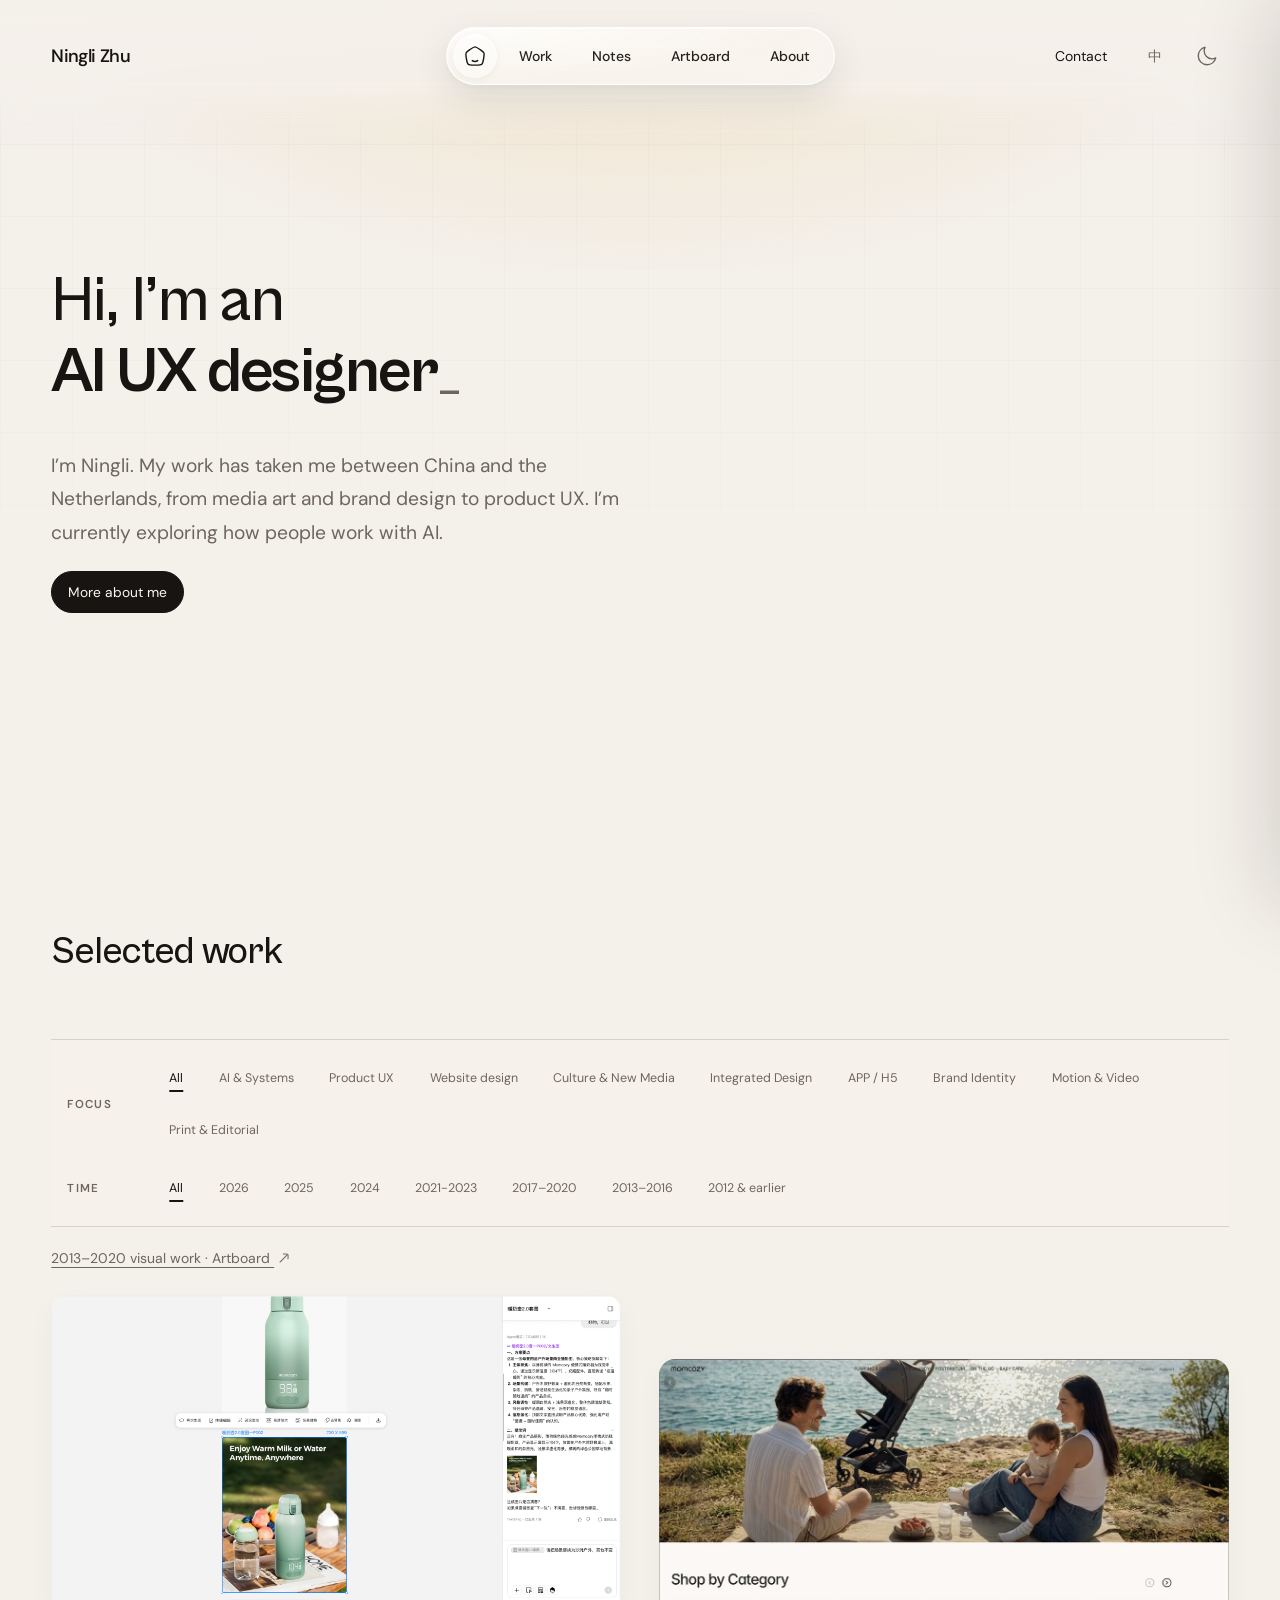
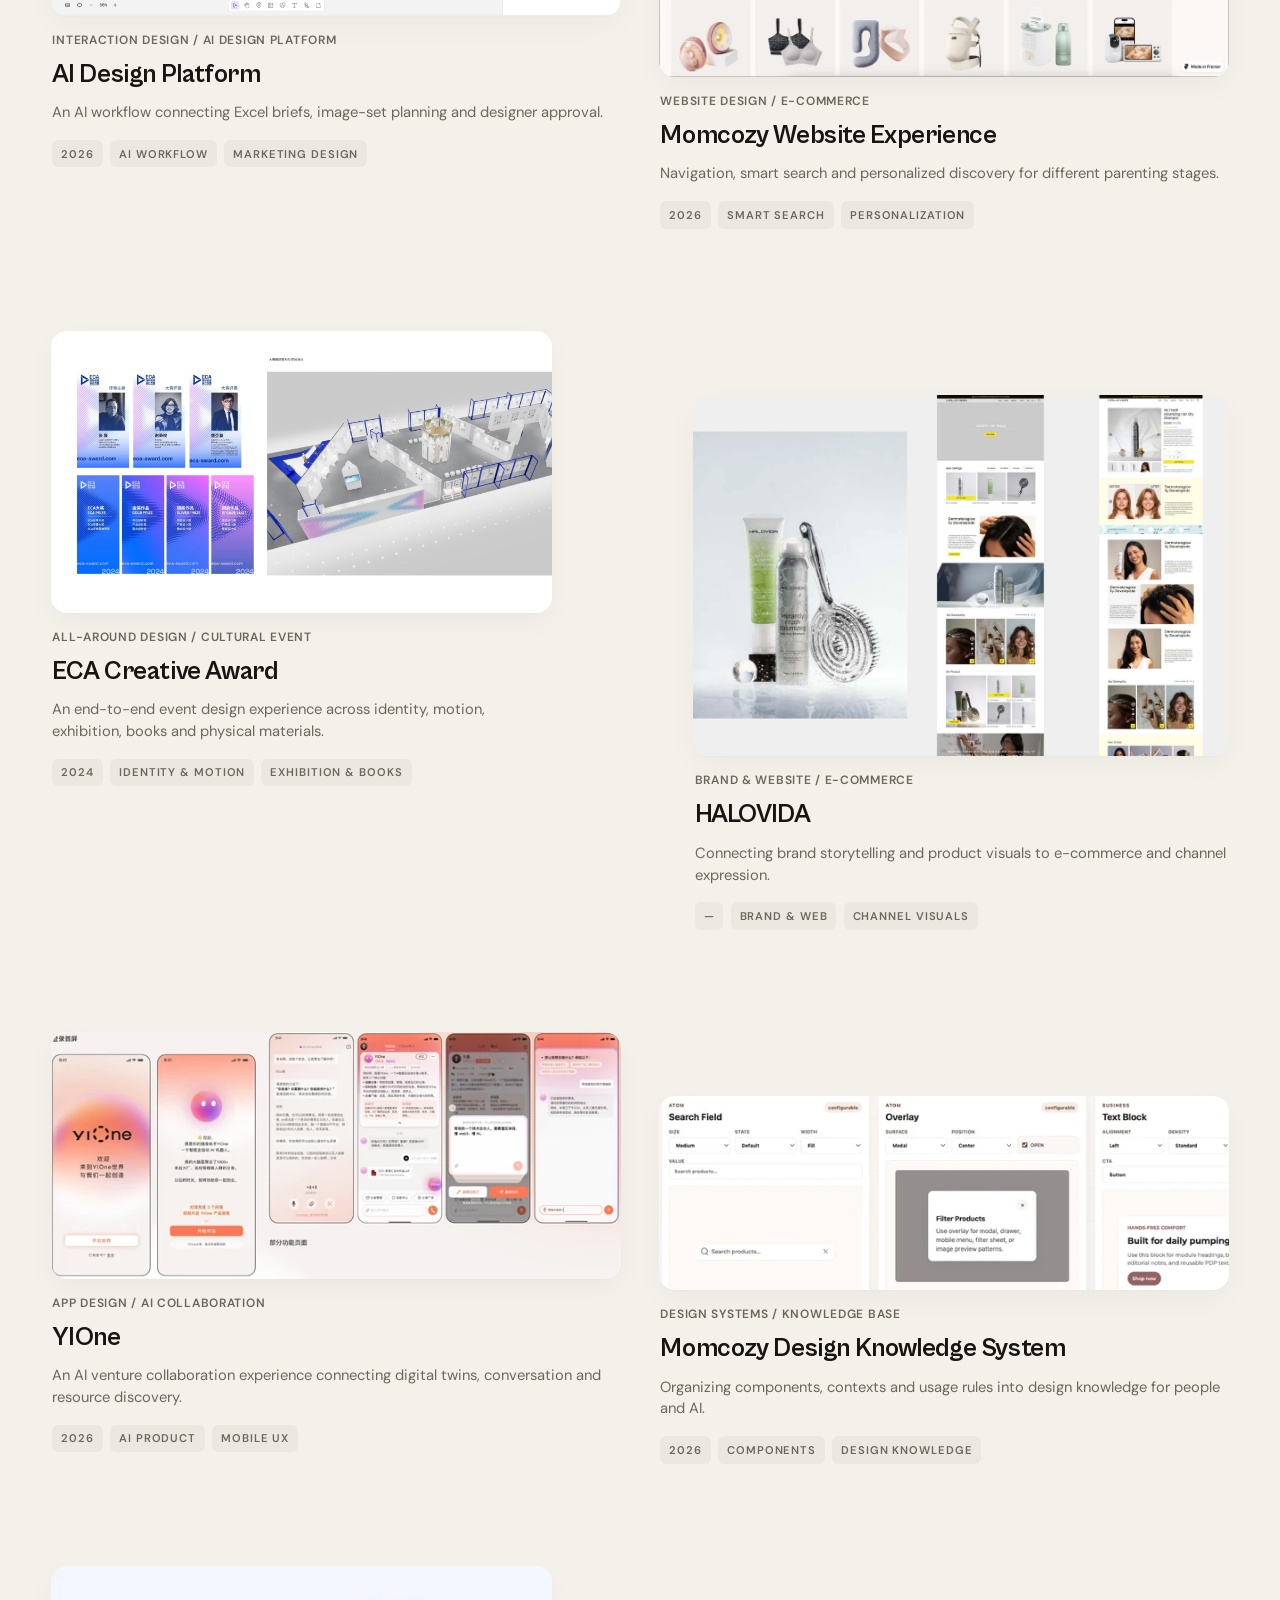
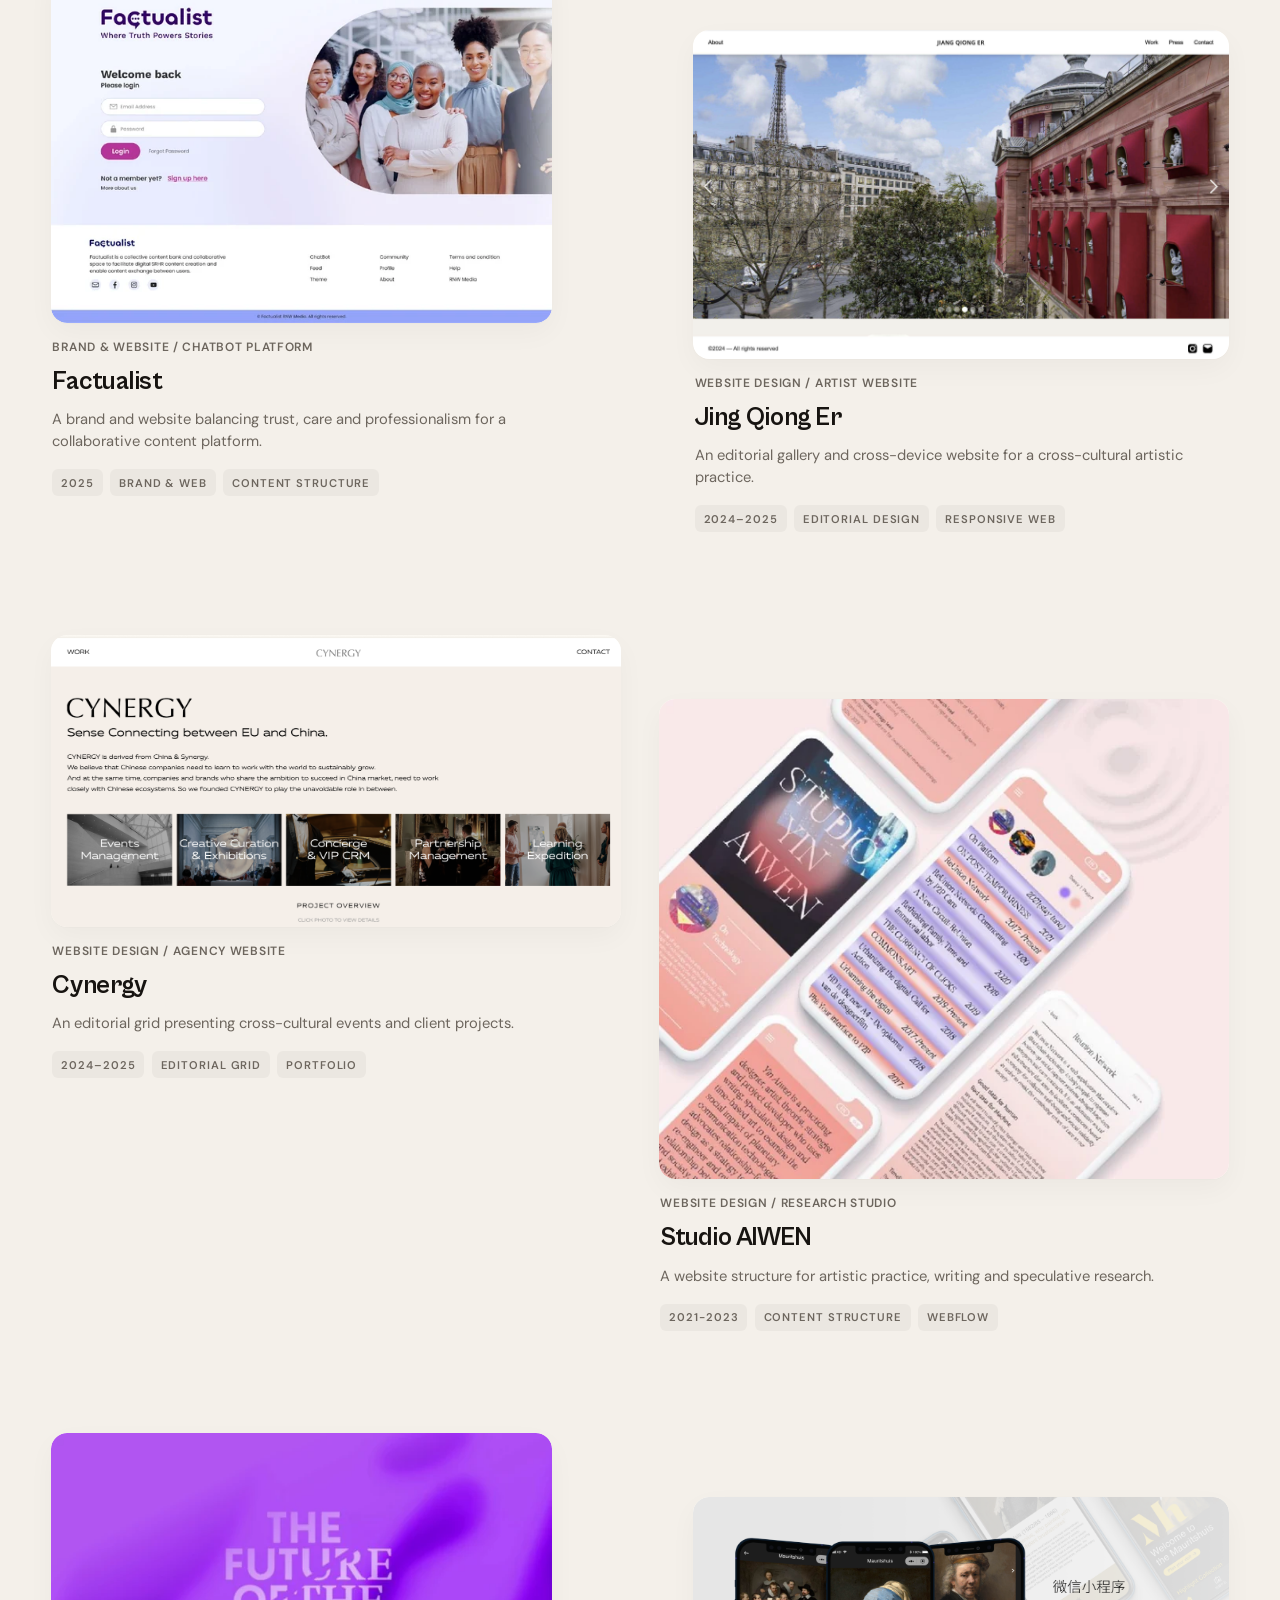
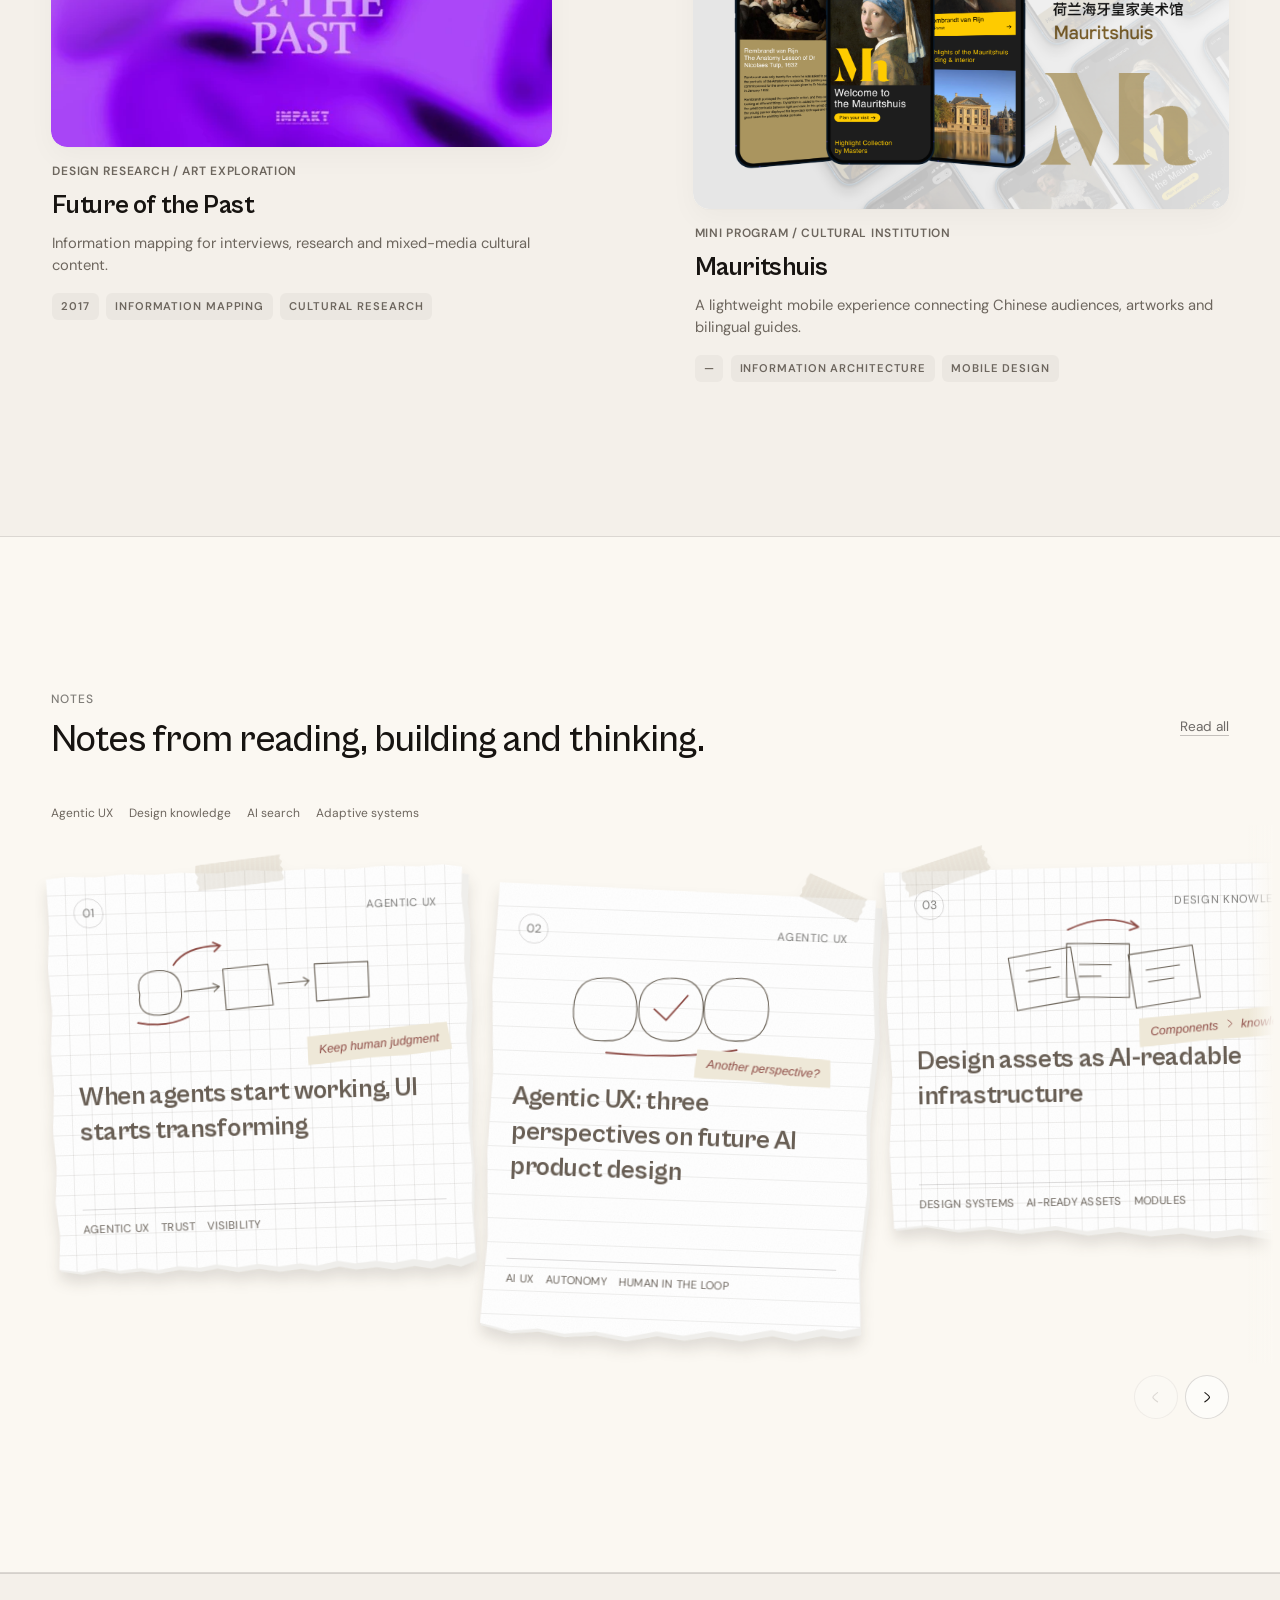
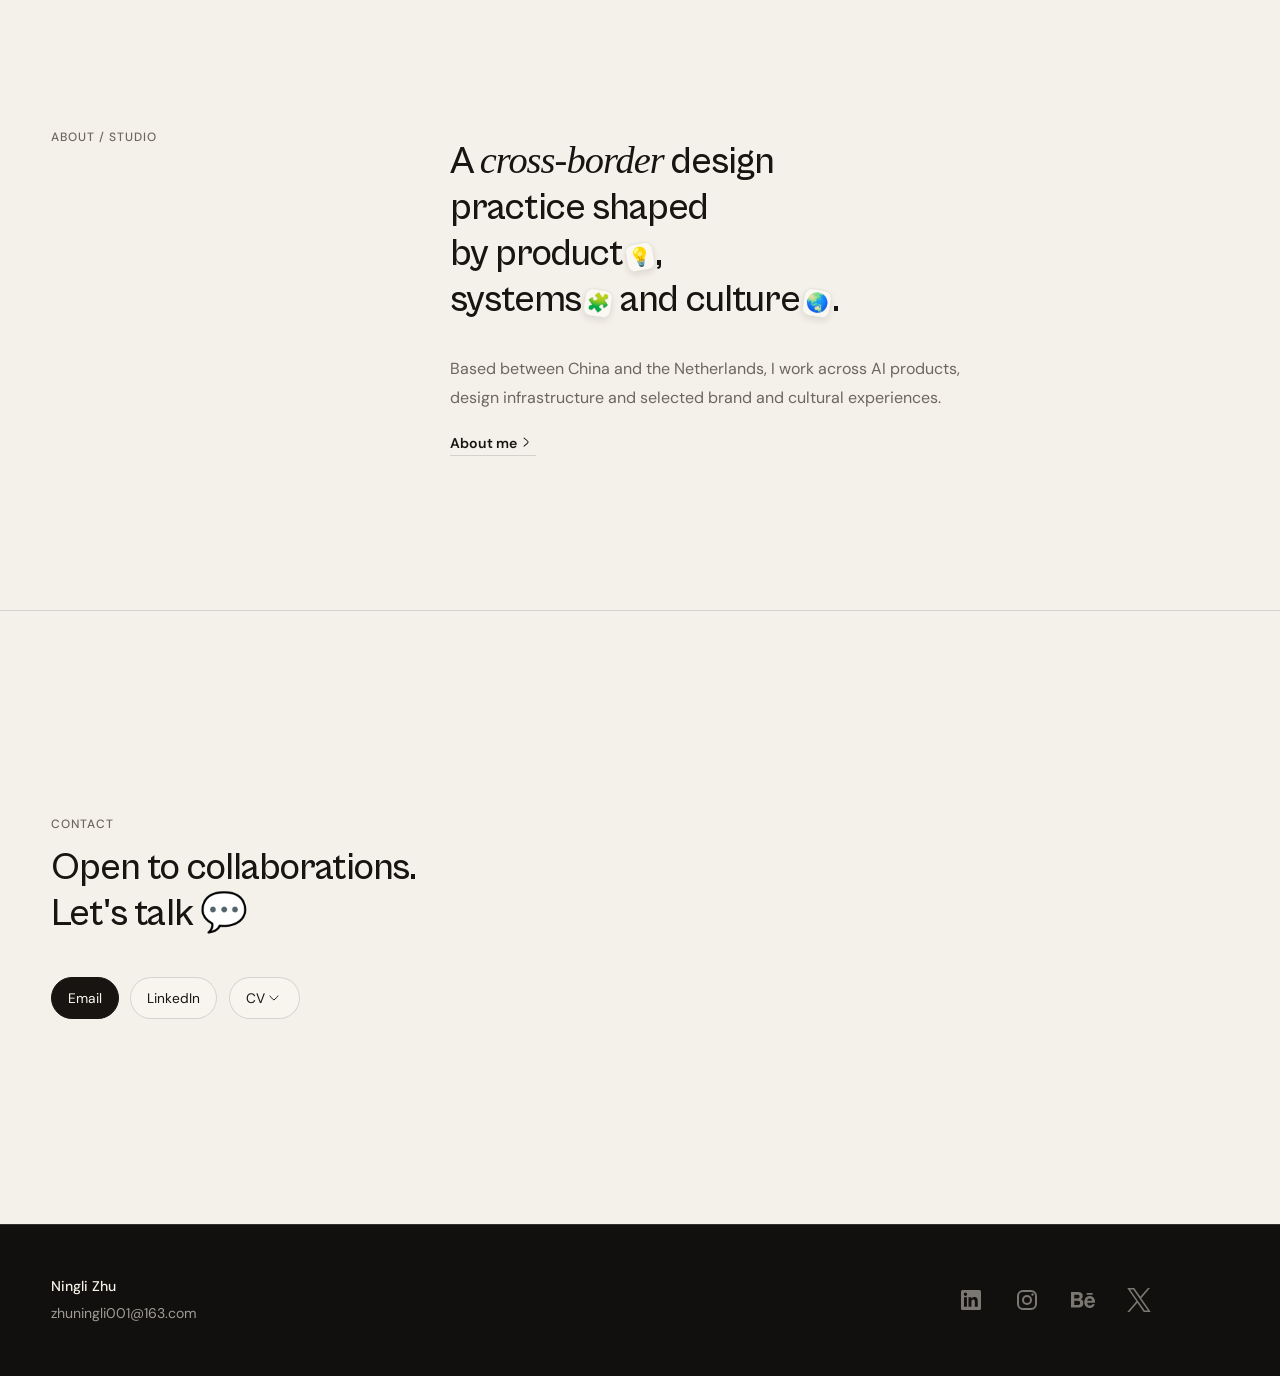
==== commit 5a6015f2: "Fix portfolio initialization after moving visual archive to Artboard" ====
--- a/prototype/index.html
+++ b/prototype/index.html
@@ -361,7 +361,7 @@
       </div>
     </aside>
 <script src="./showcase.js?v=20261111-identity"></script>
-    <script src="./script.js?v=20261114-artboard-only"></script>
+    <script src="./script.js?v=20261120-init-fix"></script>
   <script src="./hero-words.js?v=20261111-builder"></script>
 <script src="./ui-icons.js?v=20261113"></script><script src="./editorial-rhythm.js?v=1"></script></body>
 </html>
